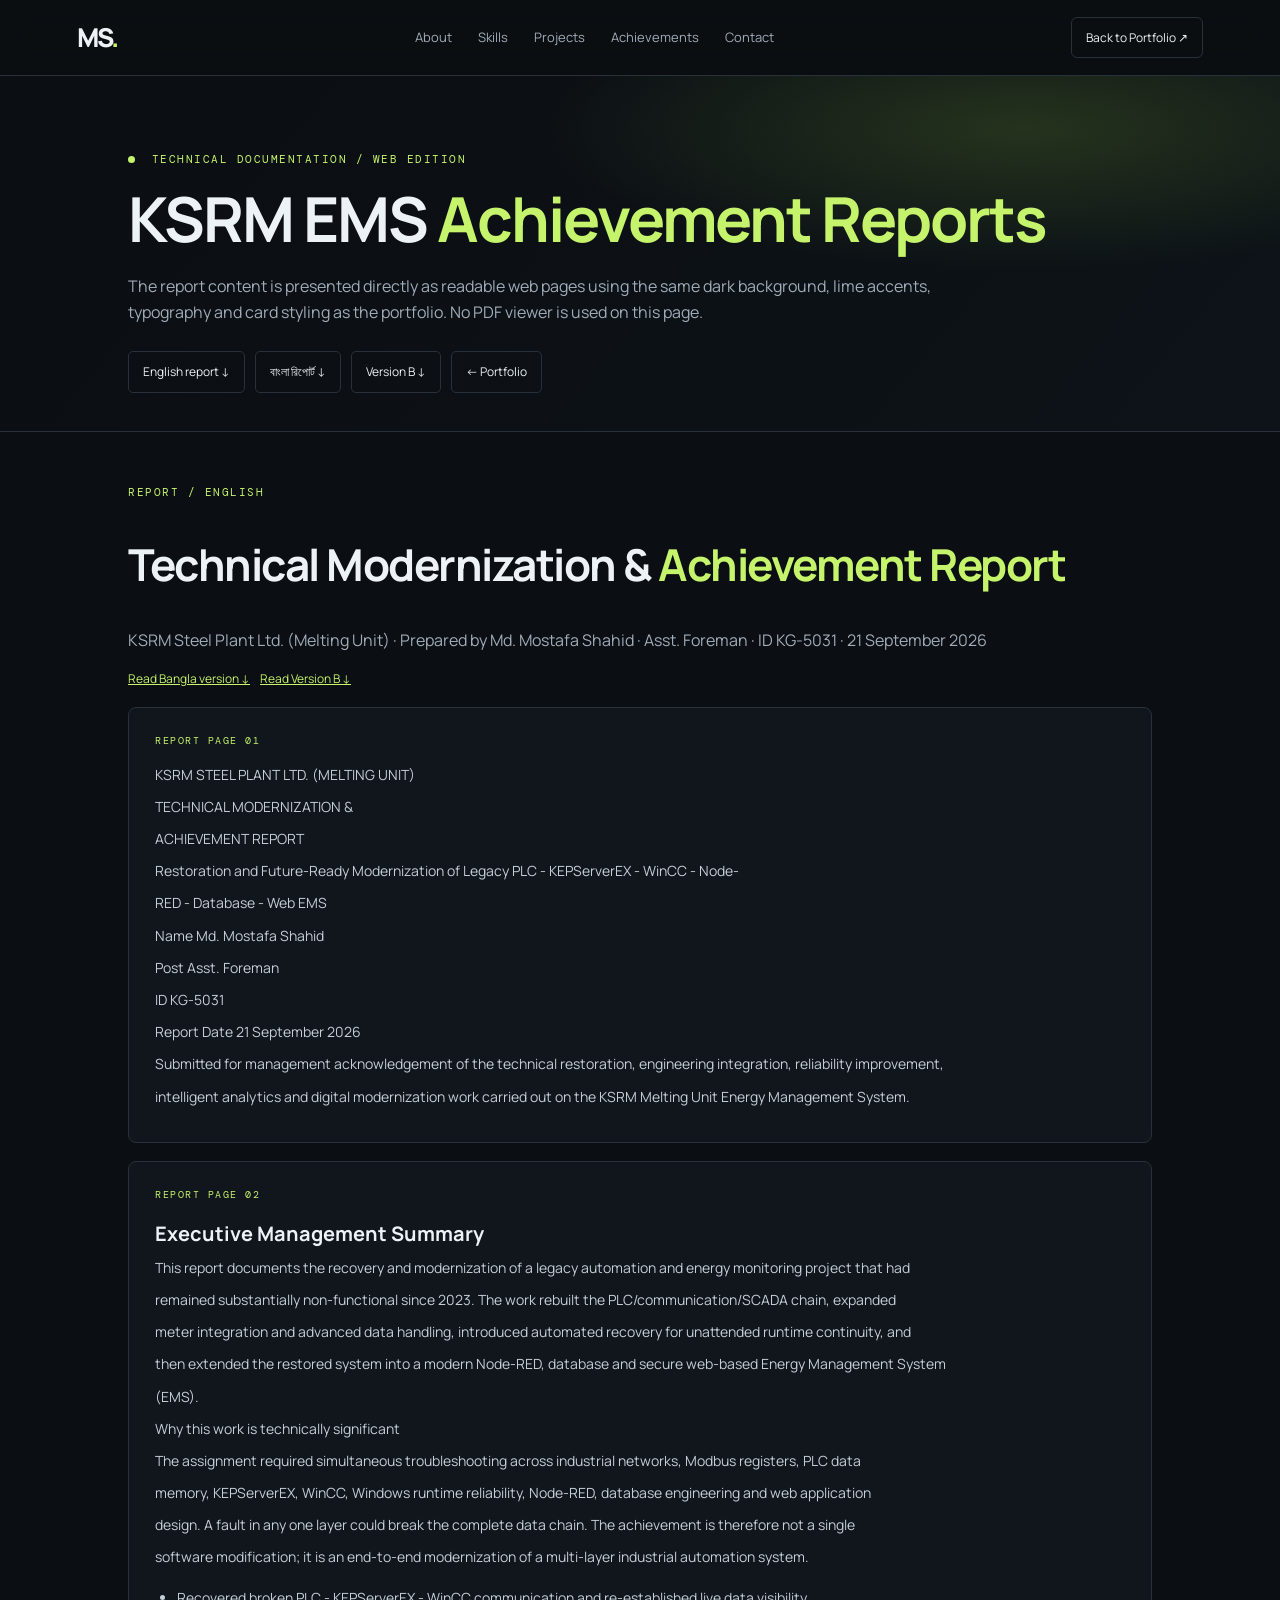
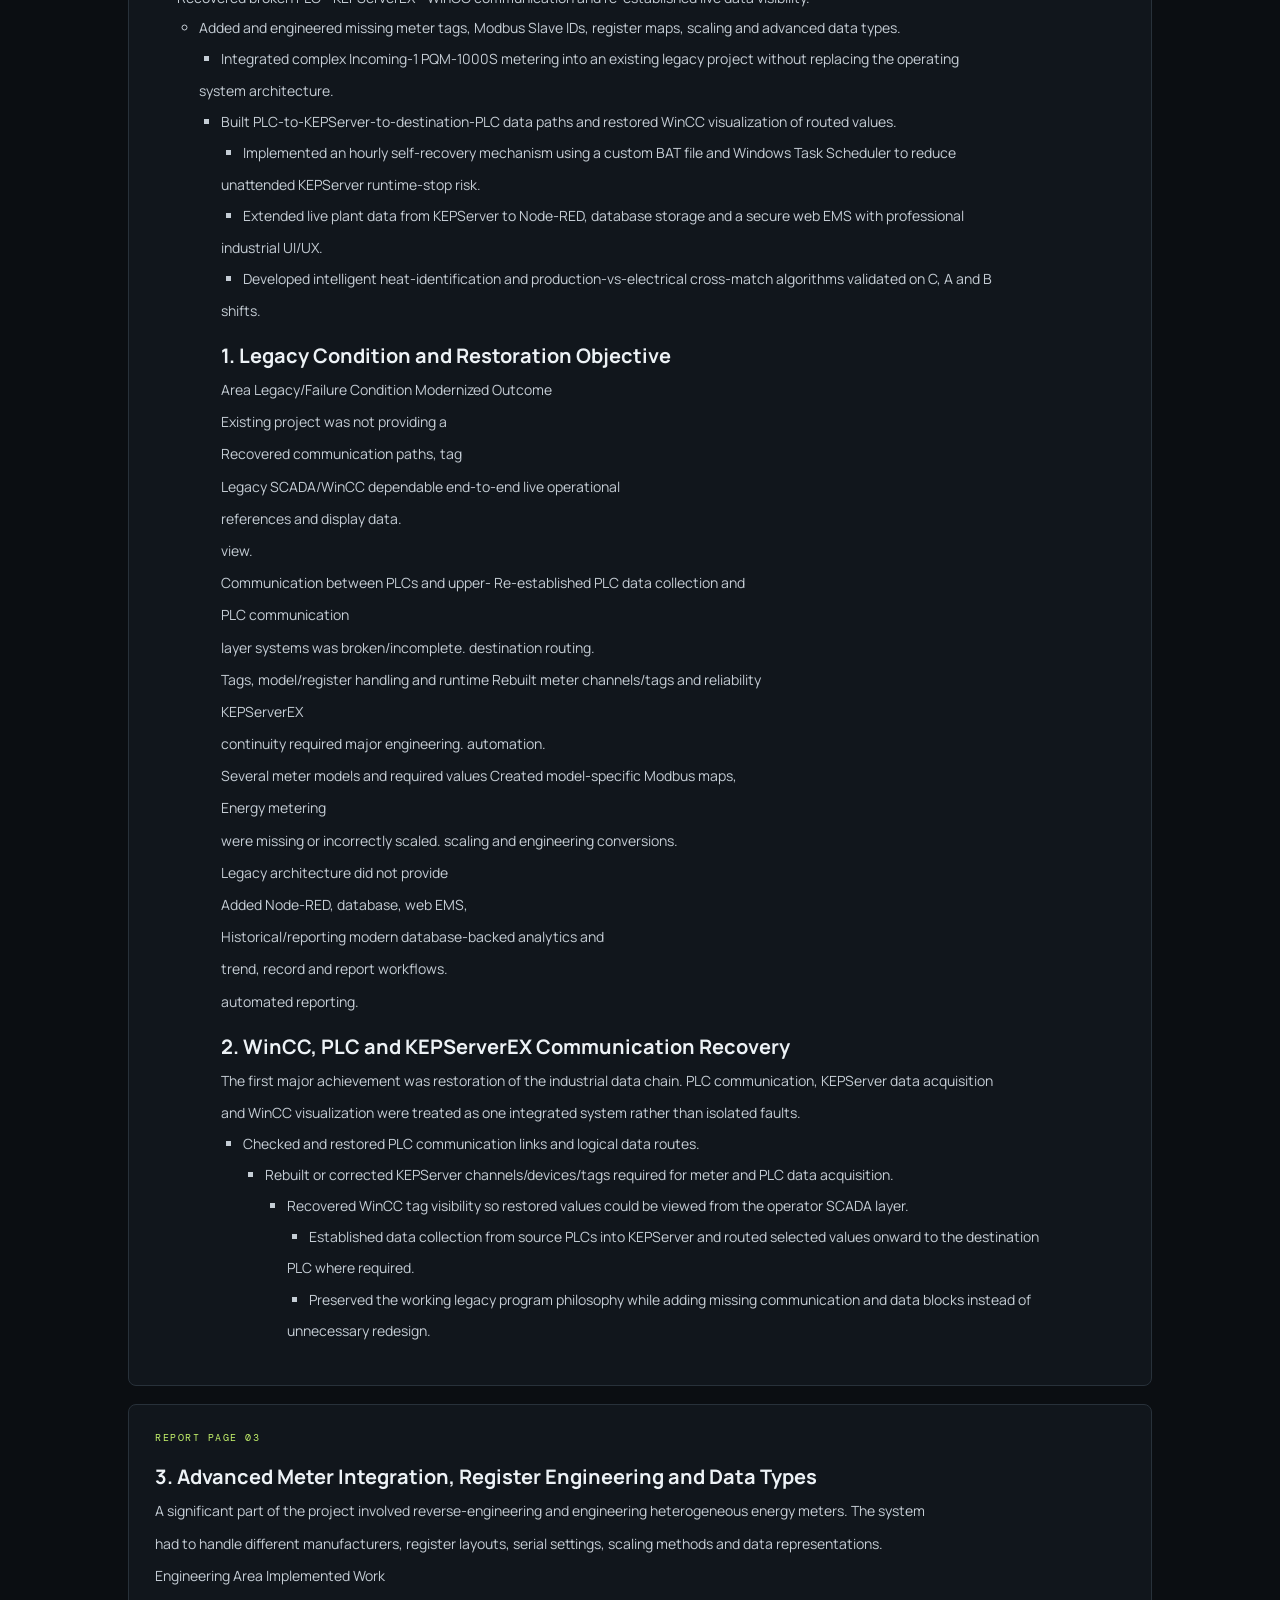
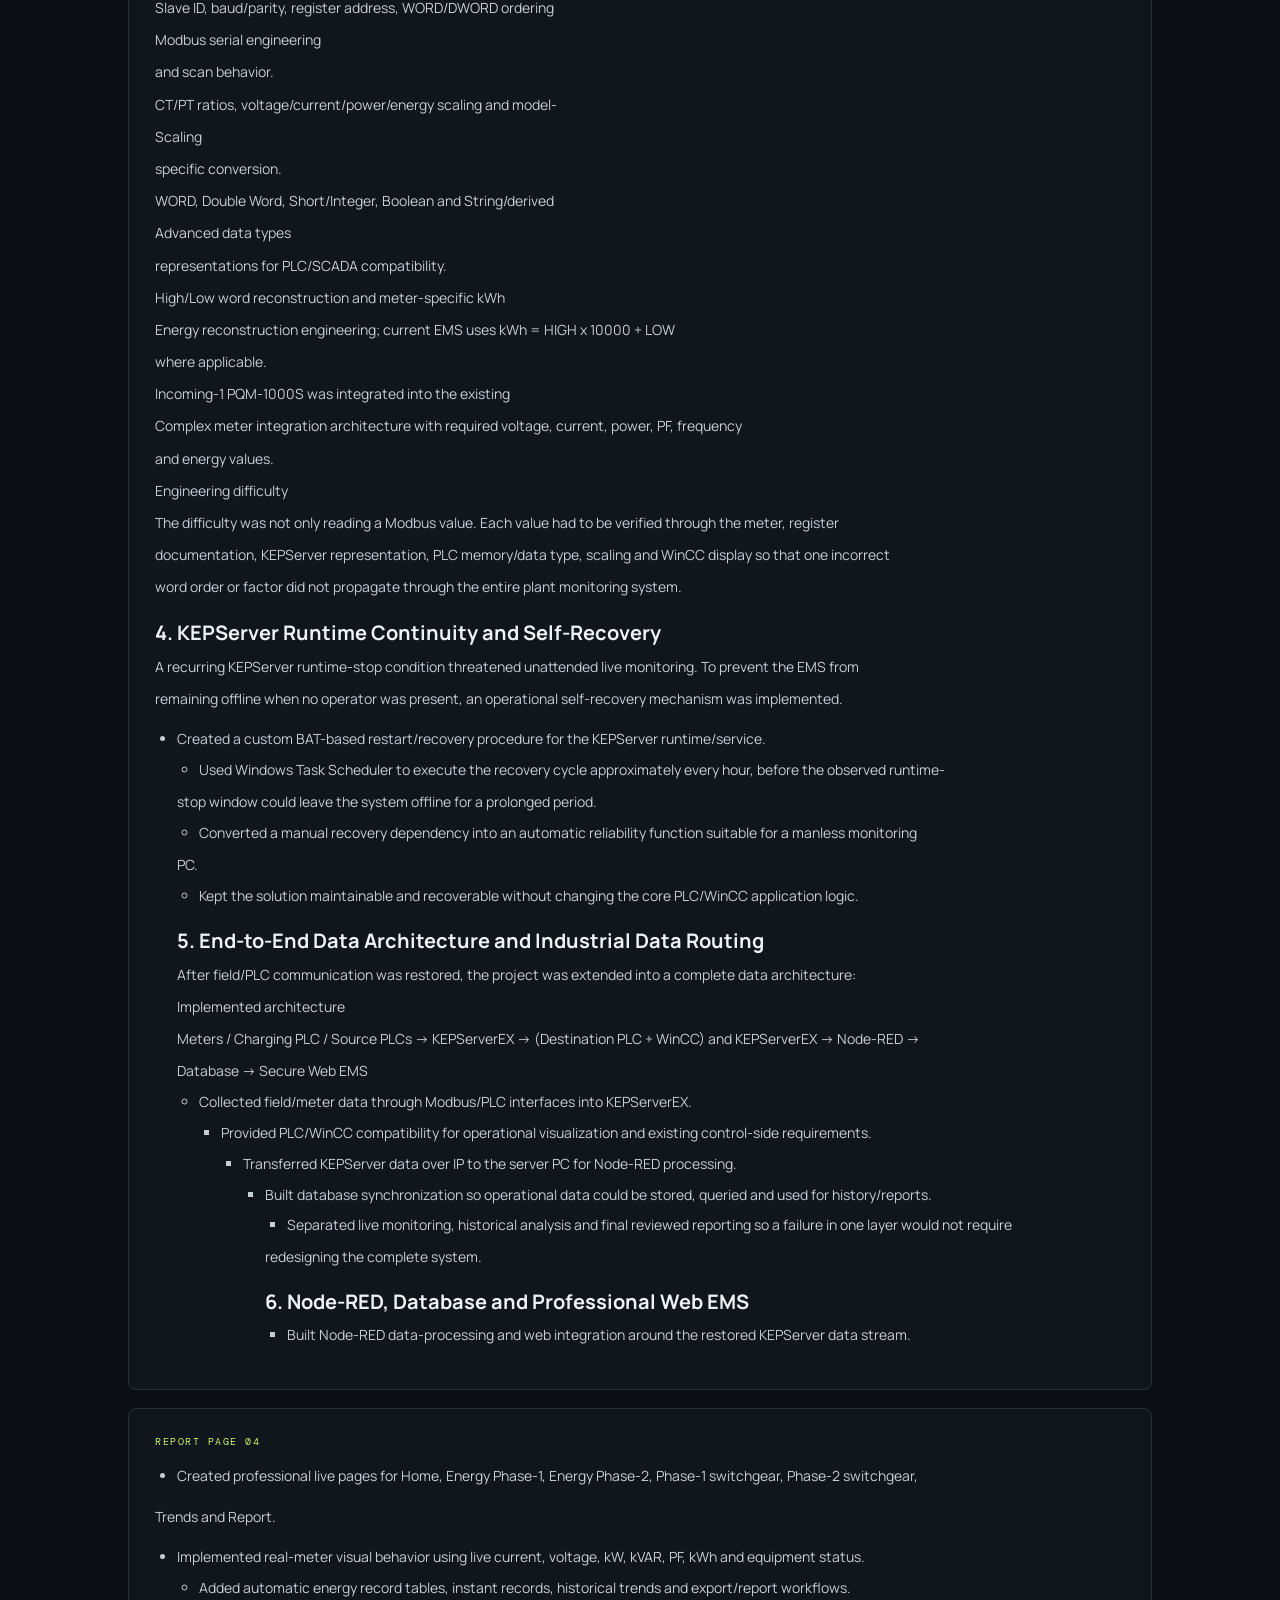
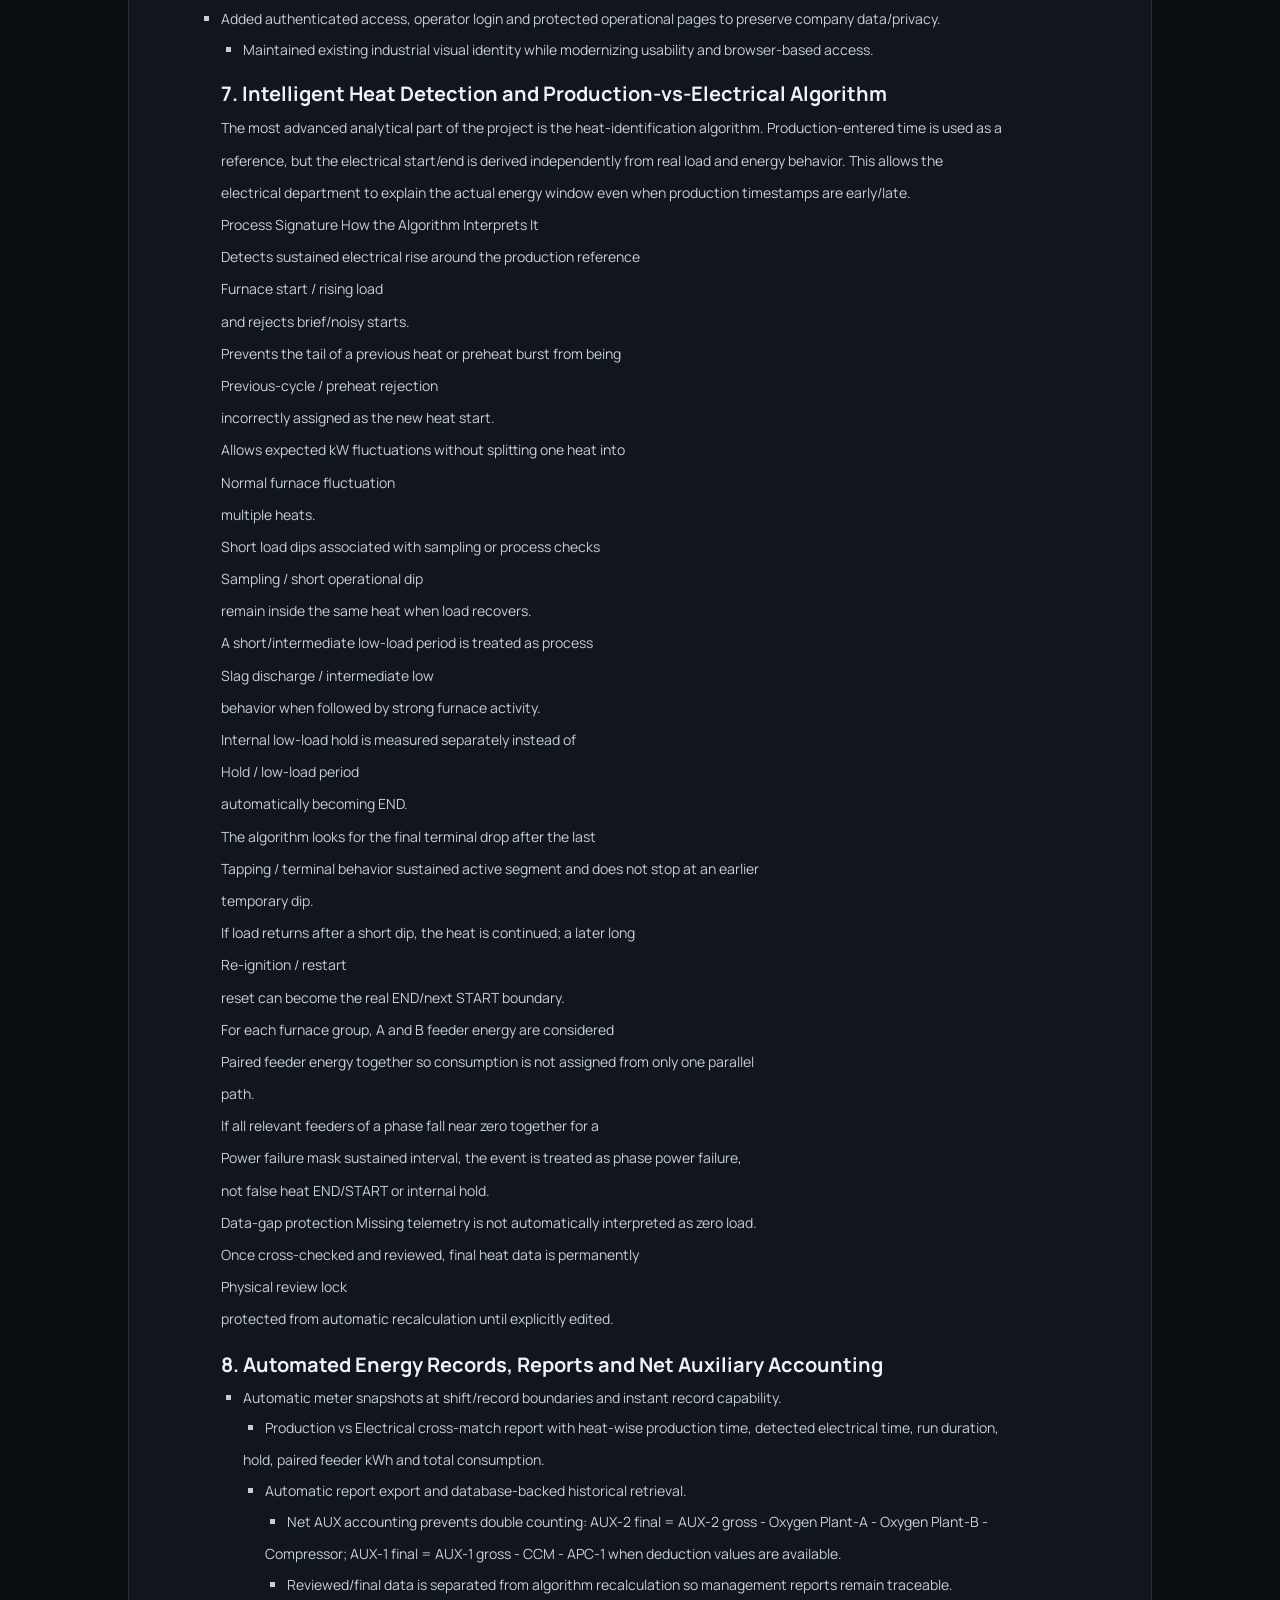
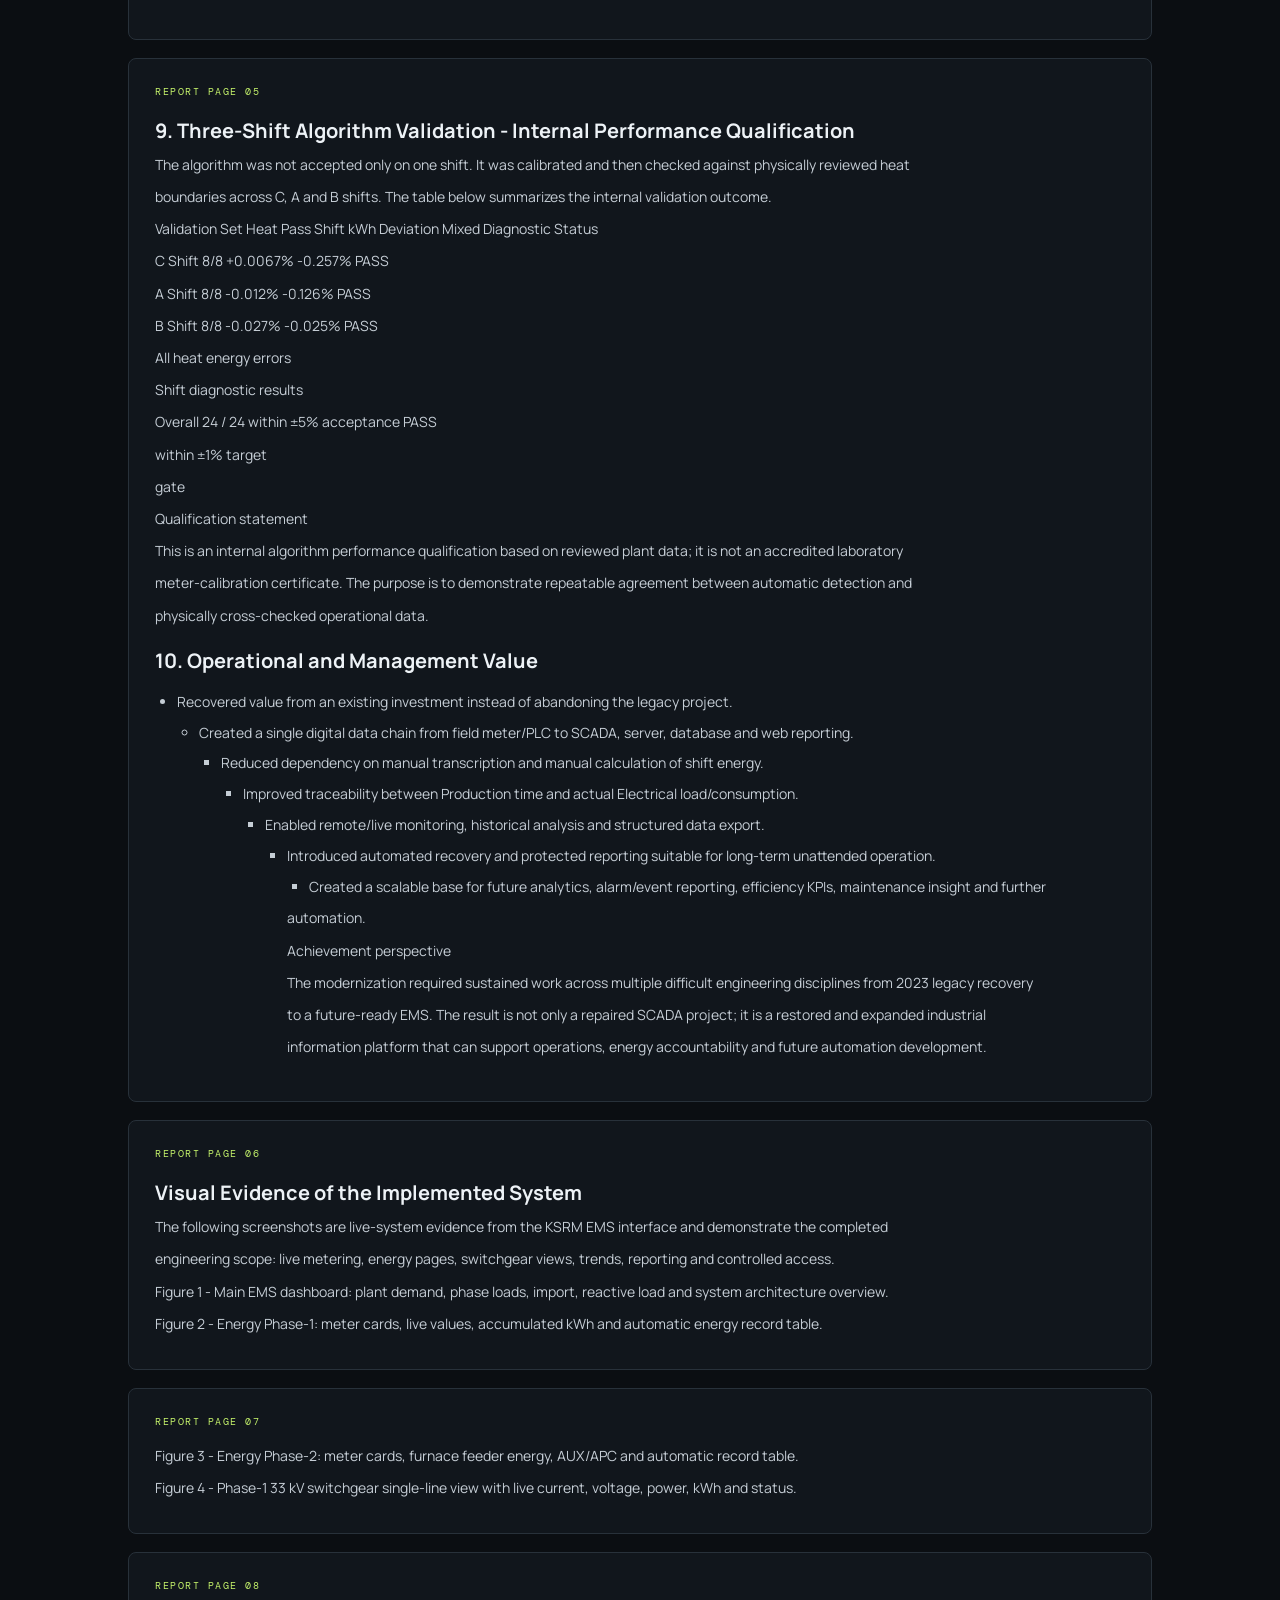
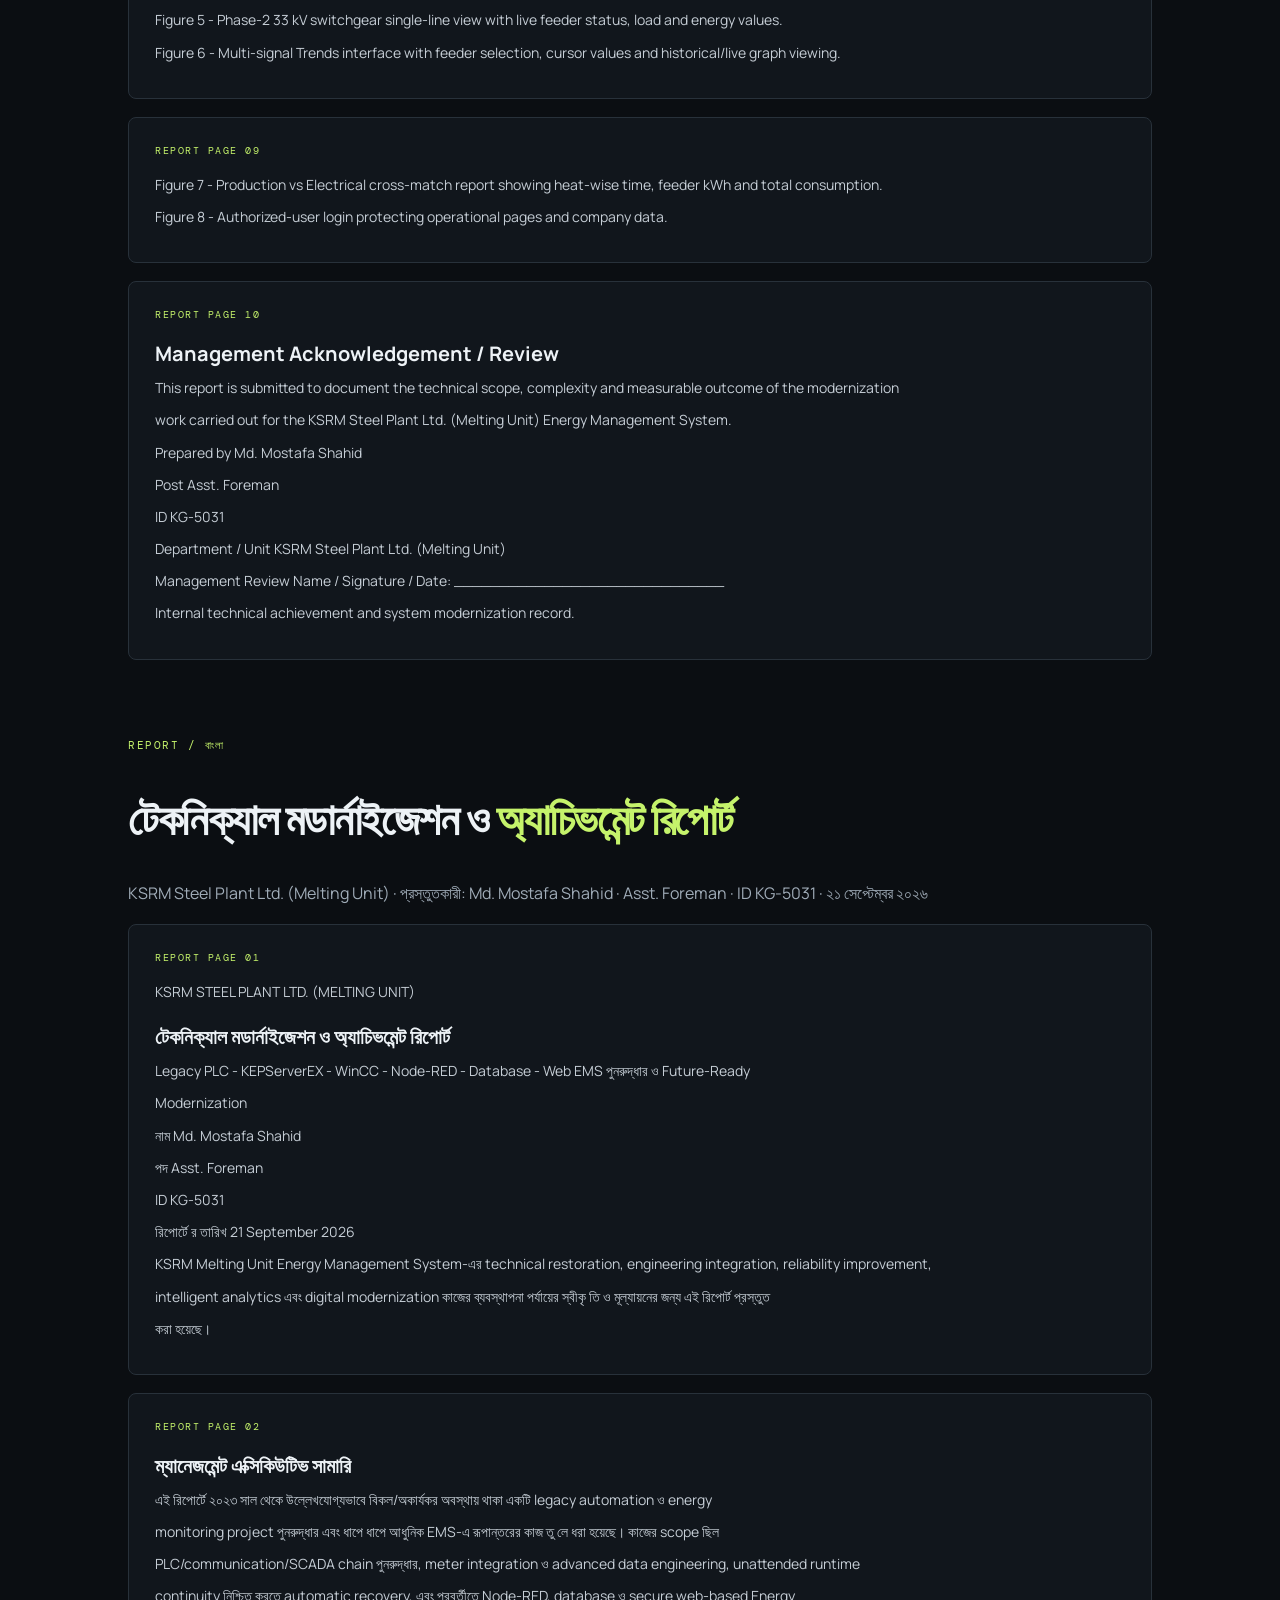
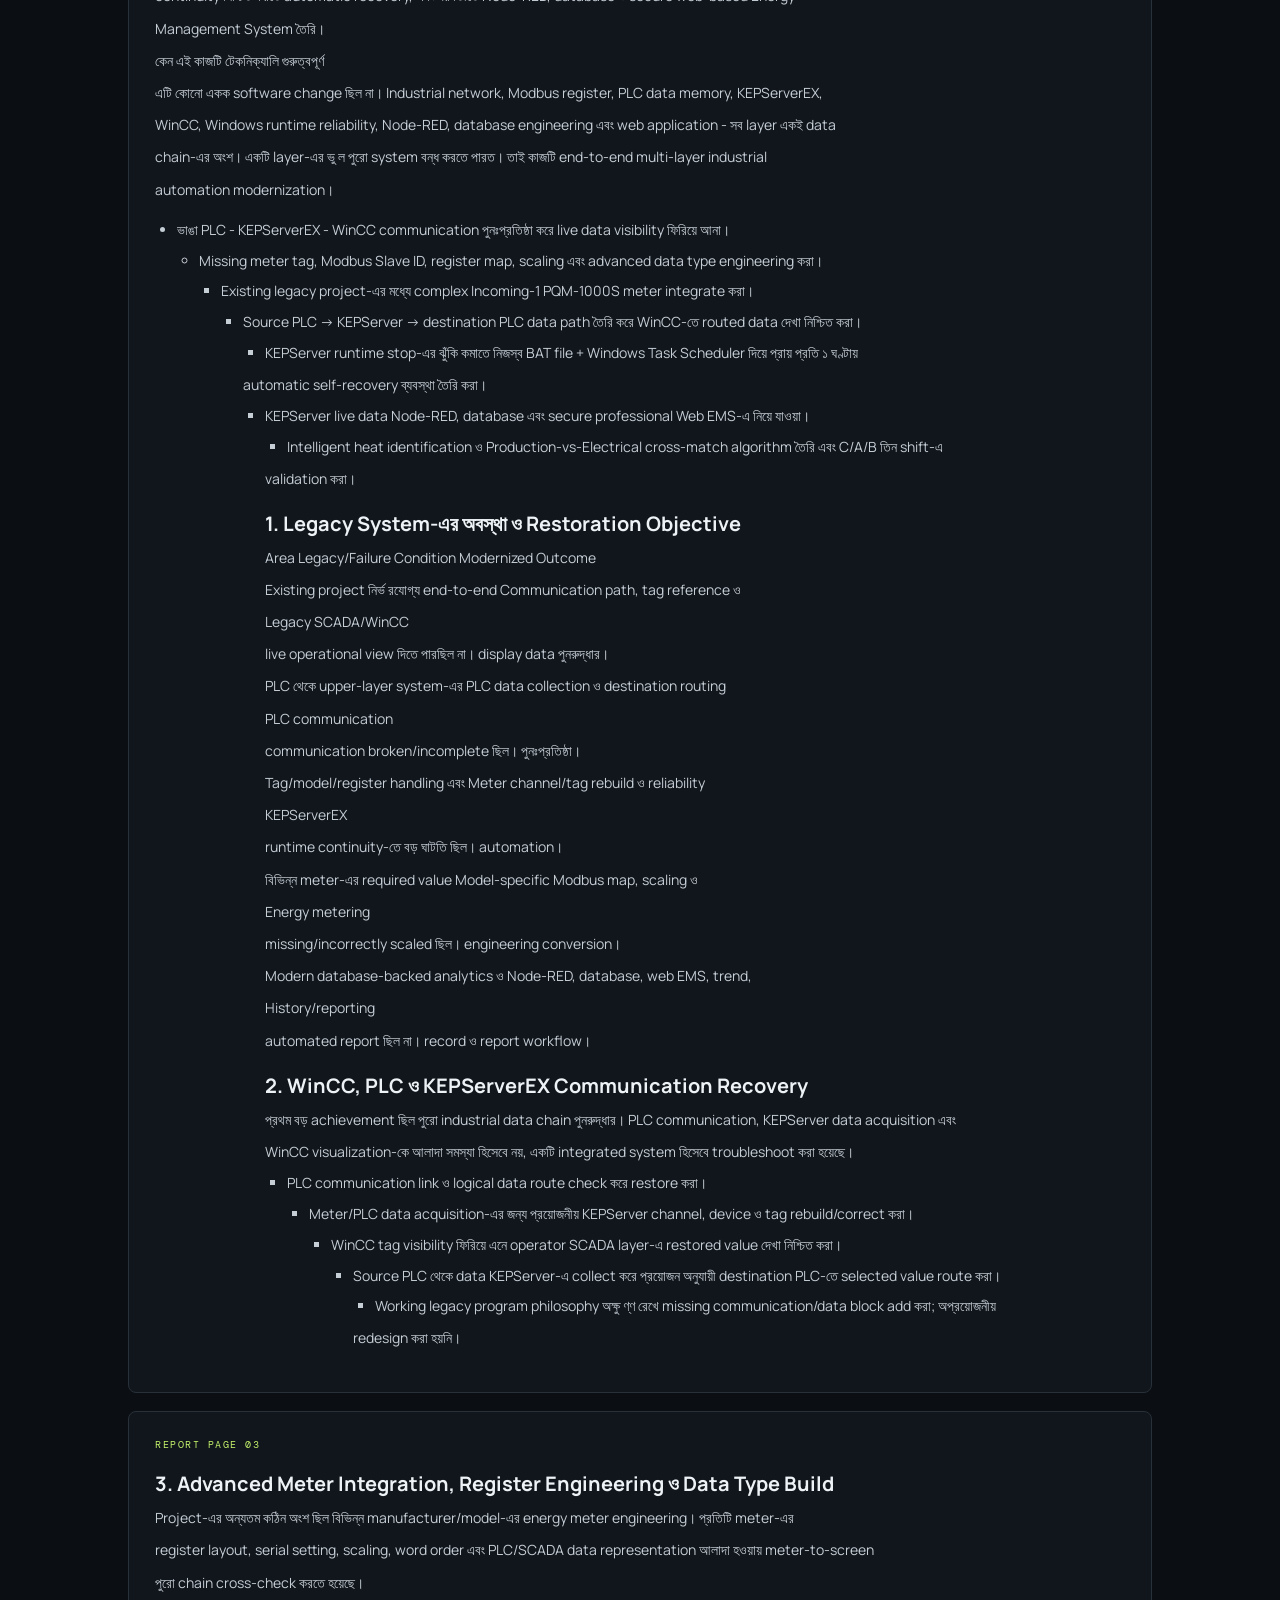
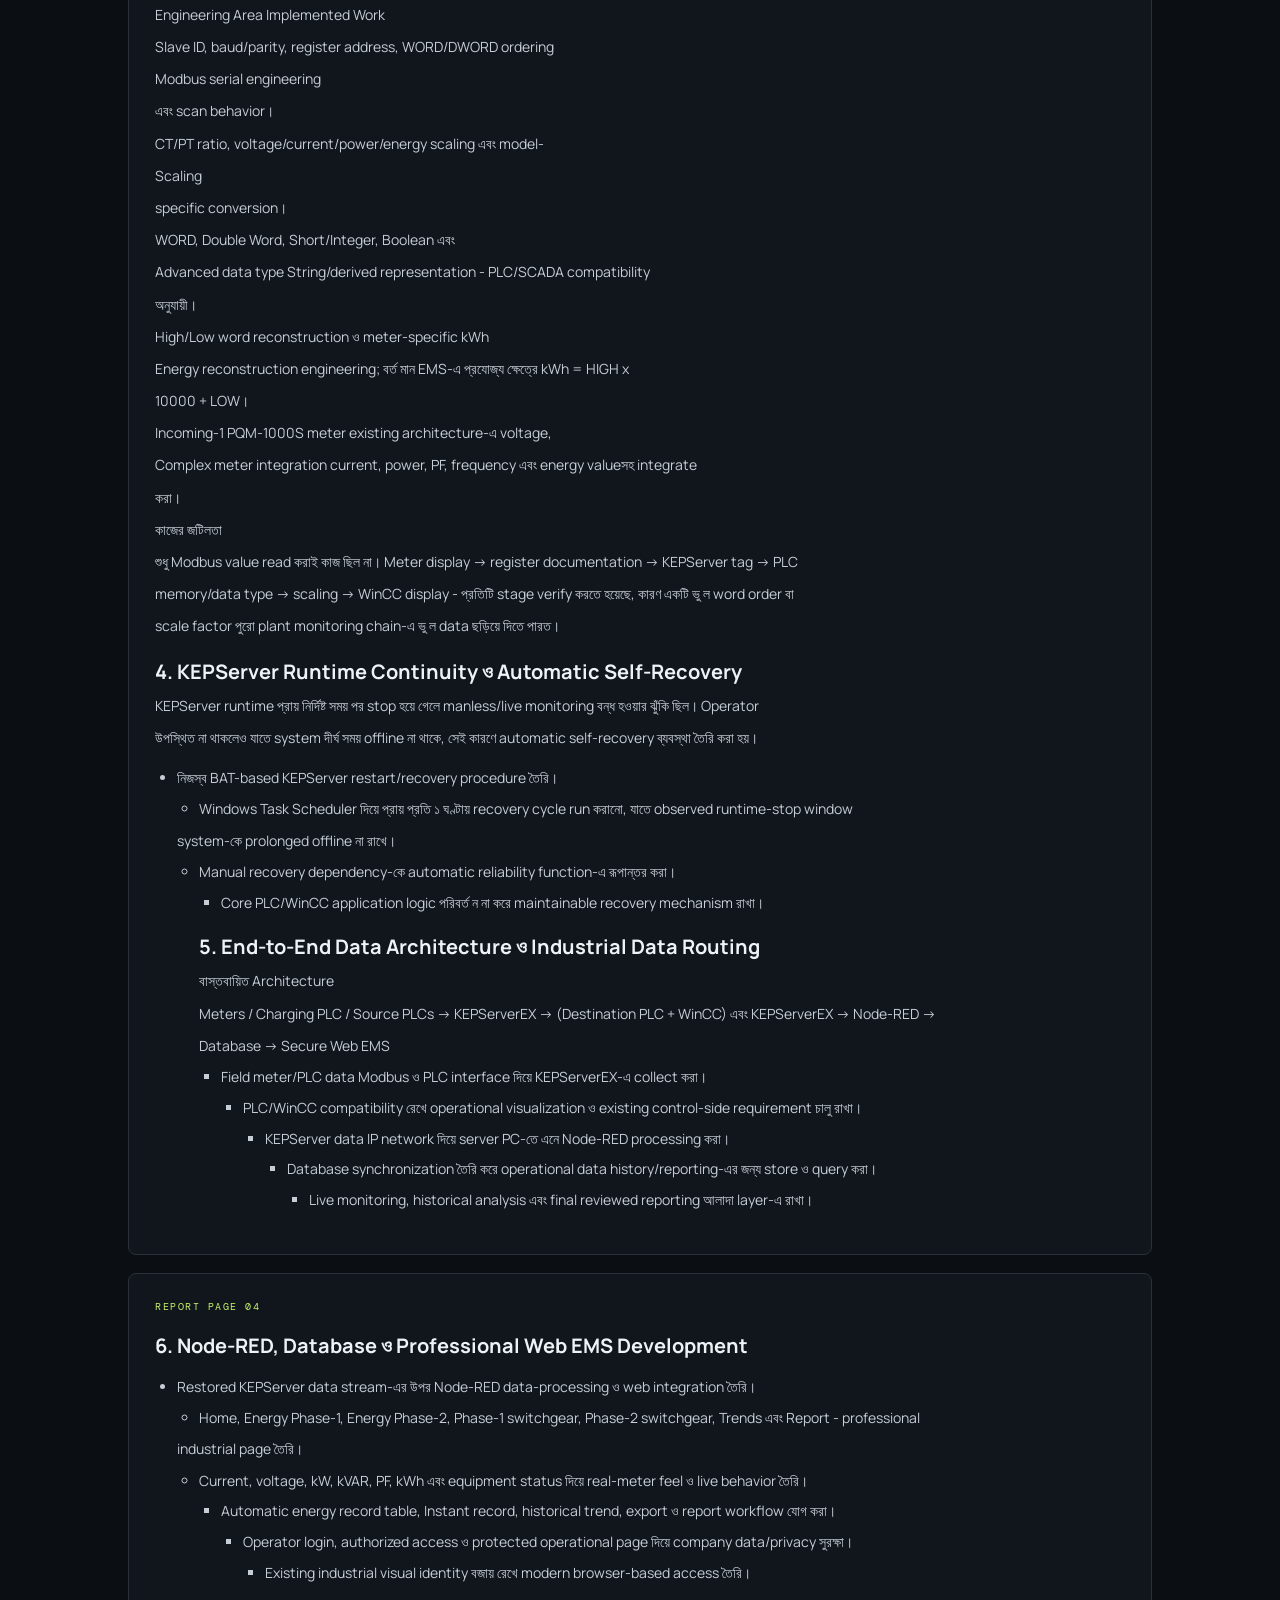
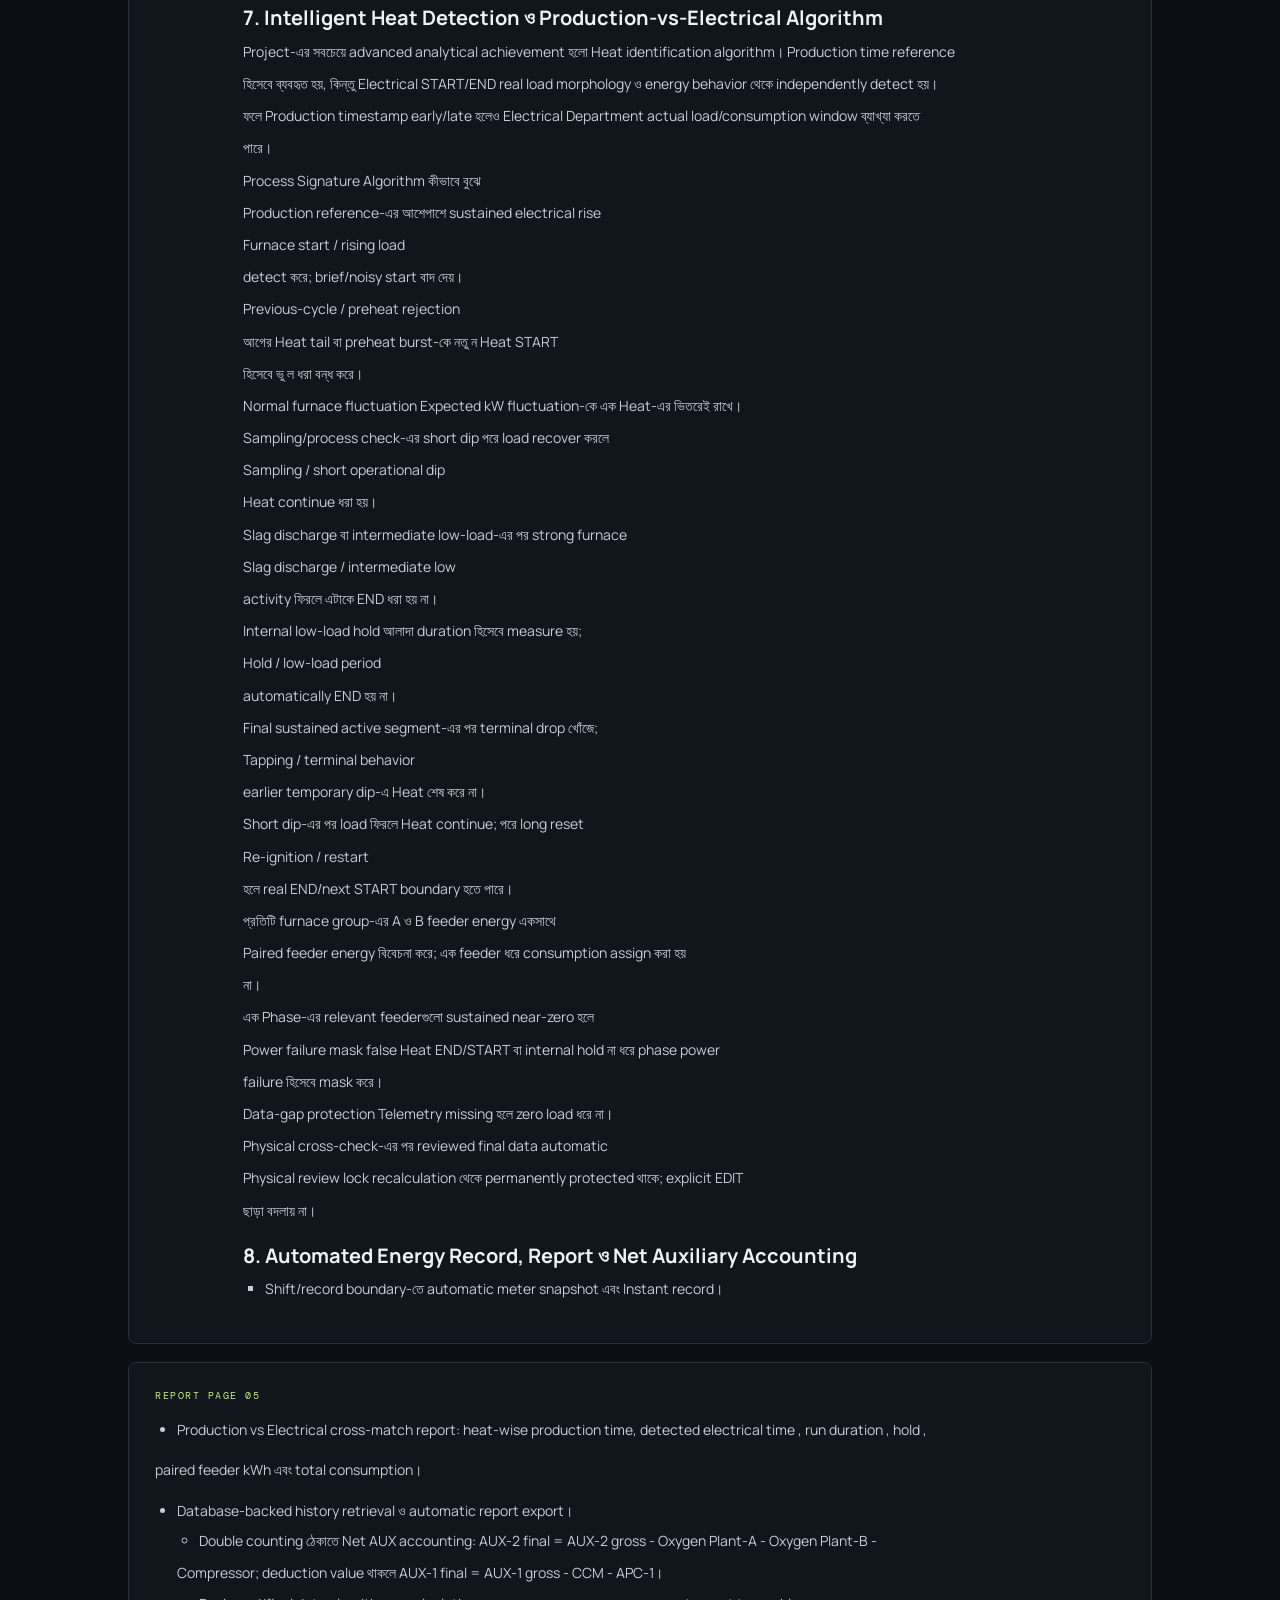
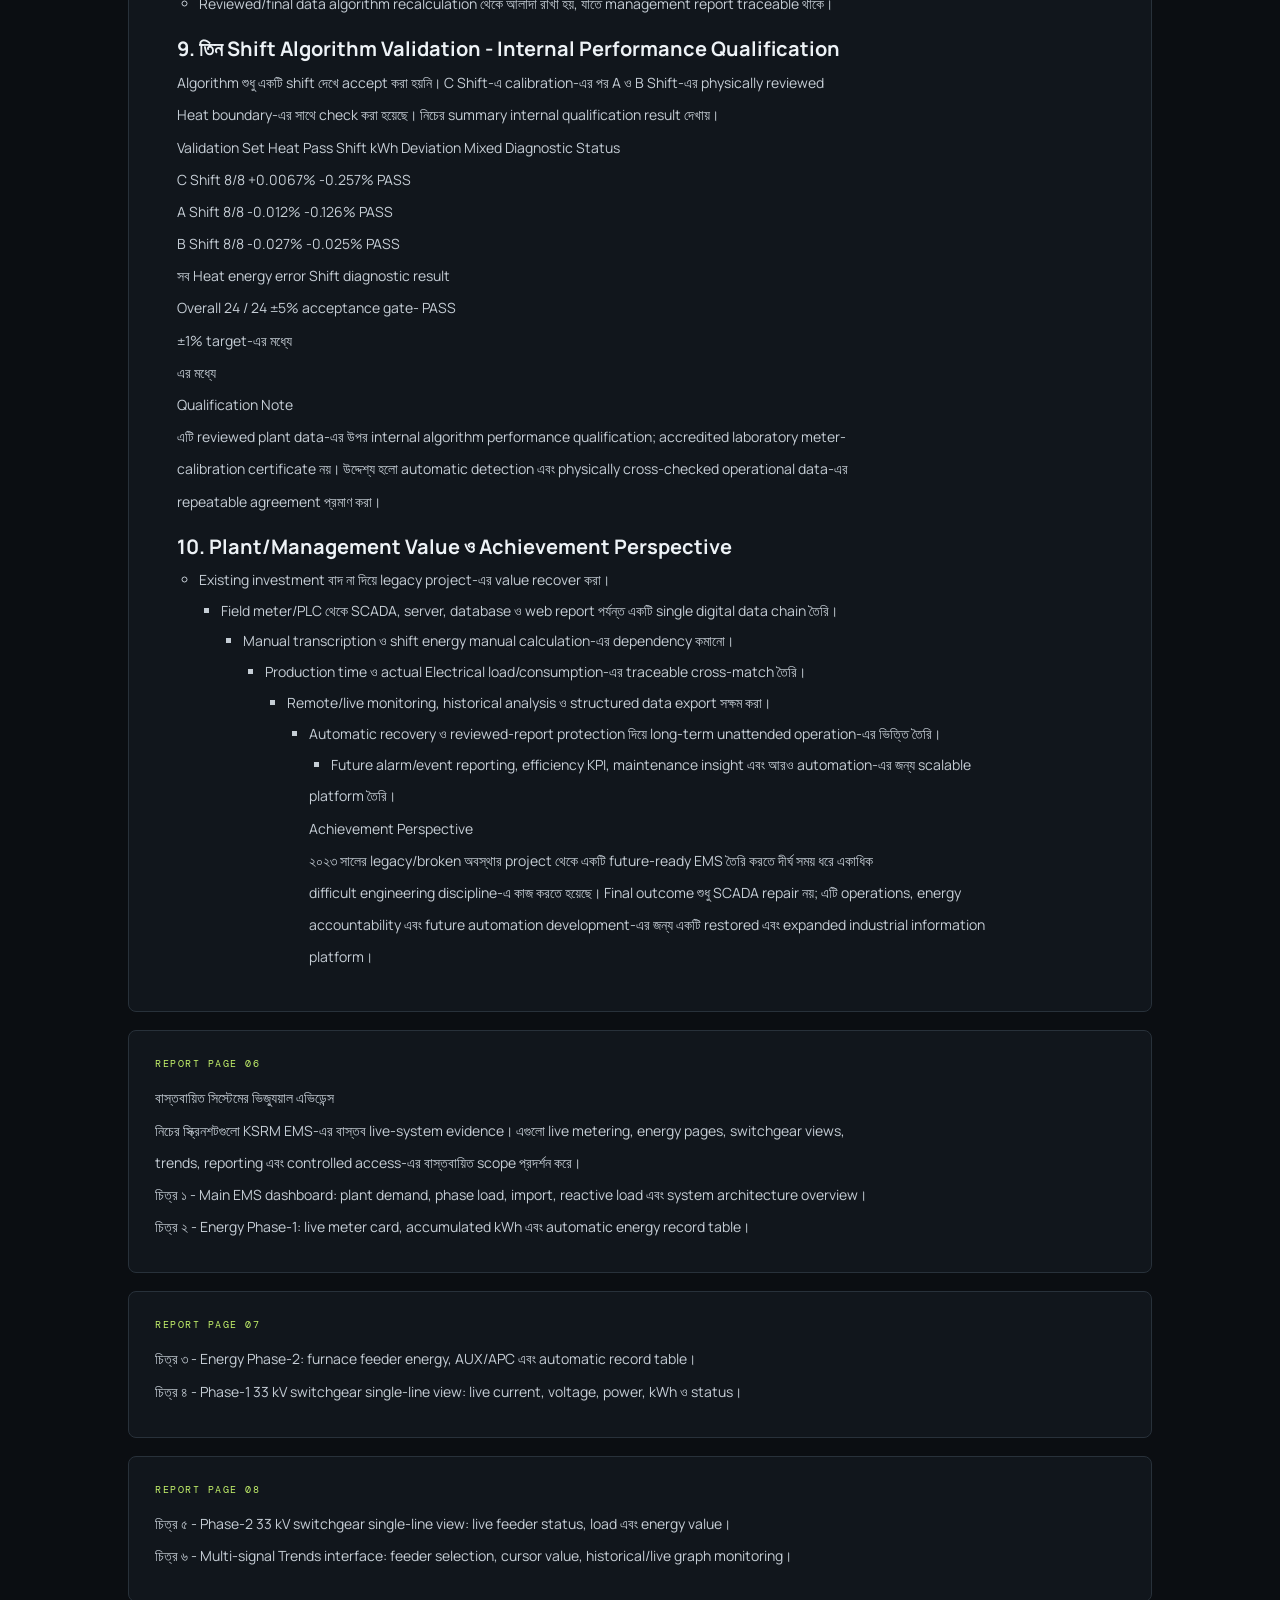
==== reports.html @ 8c6f98d9 "Add files via upload" ====
<!doctype html><html lang="en"><head><meta charset="utf-8"><meta name="viewport" content="width=device-width,initial-scale=1"><meta name="description" content="KSRM EMS technical modernization report presented as a themed web page"><title>KSRM EMS Reports | MD. Mostafa Shahid</title><link rel="stylesheet" href="styles.css"><style>
.report-hero{padding:76px 10vw 38px;background:radial-gradient(ellipse at 80% 15%,#25331d 0,transparent 33%),linear-gradient(130deg,#0b0e12,#0d1318);border-bottom:1px solid var(--line)}.report-hero h1{font-size:clamp(34px,5vw,62px);letter-spacing:-2px;line-height:1.08;margin:20px 0}.report-hero p{max-width:820px;color:var(--muted)}.report-nav{display:flex;gap:10px;flex-wrap:wrap;margin-top:25px}.report-nav a{border:1px solid var(--line);border-radius:5px;padding:10px 14px;font-size:12px}.report-shell{padding:45px 10vw 80px}.report-section{scroll-margin-top:95px;margin-bottom:70px}.report-section>h2{font-size:clamp(28px,4vw,44px);letter-spacing:-1.5px;line-height:1.15}.report-intro{color:var(--muted);max-width:900px}.report-page{padding:26px;margin:18px 0;background:var(--panel);border:1px solid var(--line);border-radius:8px;overflow-wrap:anywhere}.page-number{display:block;font:10px 'DM Mono',monospace;letter-spacing:1.5px;color:var(--accent);margin-bottom:15px}.report-page h3{font-size:20px;line-height:1.3;margin:20px 0 8px;color:var(--text)}.report-page p{margin:7px 0;color:#c5cdd5;font-size:14px;line-height:1.8}.report-page ul{padding-left:22px;color:#c5cdd5}.report-page li{margin:7px 0;font-size:14px;line-height:1.7}.report-tools{display:flex;gap:10px;flex-wrap:wrap}.report-tools a{font-size:12px;color:var(--accent);text-decoration:underline}html{scroll-padding-top:95px}@media(max-width:600px){.report-hero,.report-shell{padding-left:6vw;padding-right:6vw}.report-page{padding:17px}.report-page p,.report-page li{font-size:13px}}
</style></head><body><header class="top"><a class="brand" href="index.html#home">MS<span>.</span></a><nav><a href="index.html#about">About</a><a href="index.html#skills">Skills</a><a href="index.html#projects">Projects</a><a href="index.html#achievements">Achievements</a><a href="index.html#contact">Contact</a></nav><a class="navbtn" href="index.html#achievements">Back to Portfolio ↗</a></header><main><section class="report-hero"><div class="eyebrow"><span class="dot"></span> TECHNICAL DOCUMENTATION / WEB EDITION</div><h1>KSRM EMS <em>Achievement Reports</em></h1><p>The report content is presented directly as readable web pages using the same dark background, lime accents, typography and card styling as the portfolio. No PDF viewer is used on this page.</p><div class="report-nav"><a href="#english">English report ↓</a><a href="#bangla">বাংলা রিপোর্ট ↓</a><a href="#version-b">Version B ↓</a><a href="index.html#achievements">← Portfolio</a></div></section><div class="report-shell"><section class="report-section" id="english"><span class="eyebrow">REPORT / ENGLISH</span><h2>Technical Modernization & <em>Achievement Report</em></h2><p class="report-intro">KSRM Steel Plant Ltd. (Melting Unit) · Prepared by Md. Mostafa Shahid · Asst. Foreman · ID KG-5031 · 21 September 2026</p><div class="report-tools"><a href="#bangla">Read Bangla version ↓</a><a href="#version-b">Read Version B ↓</a></div><article class="report-page"><span class="page-number">REPORT PAGE 01</span><p>KSRM STEEL PLANT LTD. (MELTING UNIT)</p><p>TECHNICAL MODERNIZATION &amp;</p><p>ACHIEVEMENT REPORT</p><p>Restoration and Future-Ready Modernization of Legacy PLC - KEPServerEX - WinCC - Node-</p><p>RED - Database - Web EMS</p><p>Name Md. Mostafa Shahid</p><p>Post Asst. Foreman</p><p>ID KG-5031</p><p>Report Date 21 September 2026</p><p>Submitted for management acknowledgement of the technical restoration, engineering integration, reliability improvement,</p><p>intelligent analytics and digital modernization work carried out on the KSRM Melting Unit Energy Management System.</p></article><article class="report-page"><span class="page-number">REPORT PAGE 02</span><h3>Executive Management Summary</h3><p>This report documents the recovery and modernization of a legacy automation and energy monitoring project that had</p><p>remained substantially non-functional since 2023. The work rebuilt the PLC/communication/SCADA chain, expanded</p><p>meter integration and advanced data handling, introduced automated recovery for unattended runtime continuity, and</p><p>then extended the restored system into a modern Node-RED, database and secure web-based Energy Management System</p><p>(EMS).</p><p>Why this work is technically significant</p><p>The assignment required simultaneous troubleshooting across industrial networks, Modbus registers, PLC data</p><p>memory, KEPServerEX, WinCC, Windows runtime reliability, Node-RED, database engineering and web application</p><p>design. A fault in any one layer could break the complete data chain. The achievement is therefore not a single</p><p>software modification; it is an end-to-end modernization of a multi-layer industrial automation system.</p><ul><li>Recovered broken PLC - KEPServerEX - WinCC communication and re-established live data visibility.</li><ul><li>Added and engineered missing meter tags, Modbus Slave IDs, register maps, scaling and advanced data types.</li><ul><li>Integrated complex Incoming-1 PQM-1000S metering into an existing legacy project without replacing the operating</li></ul><p>system architecture.</p><ul><li>Built PLC-to-KEPServer-to-destination-PLC data paths and restored WinCC visualization of routed values.</li><ul><li>Implemented an hourly self-recovery mechanism using a custom BAT file and Windows Task Scheduler to reduce</li></ul><p>unattended KEPServer runtime-stop risk.</p><ul><li>Extended live plant data from KEPServer to Node-RED, database storage and a secure web EMS with professional</li></ul><p>industrial UI/UX.</p><ul><li>Developed intelligent heat-identification and production-vs-electrical cross-match algorithms validated on C, A and B</li></ul><p>shifts.</p><h3>1. Legacy Condition and Restoration Objective</h3><p>Area Legacy/Failure Condition Modernized Outcome</p><p>Existing project was not providing a</p><p>Recovered communication paths, tag</p><p>Legacy SCADA/WinCC dependable end-to-end live operational</p><p>references and display data.</p><p>view.</p><p>Communication between PLCs and upper- Re-established PLC data collection and</p><p>PLC communication</p><p>layer systems was broken/incomplete. destination routing.</p><p>Tags, model/register handling and runtime Rebuilt meter channels/tags and reliability</p><p>KEPServerEX</p><p>continuity required major engineering. automation.</p><p>Several meter models and required values Created model-specific Modbus maps,</p><p>Energy metering</p><p>were missing or incorrectly scaled. scaling and engineering conversions.</p><p>Legacy architecture did not provide</p><p>Added Node-RED, database, web EMS,</p><p>Historical/reporting modern database-backed analytics and</p><p>trend, record and report workflows.</p><p>automated reporting.</p><h3>2. WinCC, PLC and KEPServerEX Communication Recovery</h3><p>The first major achievement was restoration of the industrial data chain. PLC communication, KEPServer data acquisition</p><p>and WinCC visualization were treated as one integrated system rather than isolated faults.</p><ul><li>Checked and restored PLC communication links and logical data routes.</li><ul><li>Rebuilt or corrected KEPServer channels/devices/tags required for meter and PLC data acquisition.</li><ul><li>Recovered WinCC tag visibility so restored values could be viewed from the operator SCADA layer.</li><ul><li>Established data collection from source PLCs into KEPServer and routed selected values onward to the destination</li></ul><p>PLC where required.</p><ul><li>Preserved the working legacy program philosophy while adding missing communication and data blocks instead of</li></ul><p>unnecessary redesign.</p></article><article class="report-page"><span class="page-number">REPORT PAGE 03</span><h3>3. Advanced Meter Integration, Register Engineering and Data Types</h3><p>A significant part of the project involved reverse-engineering and engineering heterogeneous energy meters. The system</p><p>had to handle different manufacturers, register layouts, serial settings, scaling methods and data representations.</p><p>Engineering Area Implemented Work</p><p>Slave ID, baud/parity, register address, WORD/DWORD ordering</p><p>Modbus serial engineering</p><p>and scan behavior.</p><p>CT/PT ratios, voltage/current/power/energy scaling and model-</p><p>Scaling</p><p>specific conversion.</p><p>WORD, Double Word, Short/Integer, Boolean and String/derived</p><p>Advanced data types</p><p>representations for PLC/SCADA compatibility.</p><p>High/Low word reconstruction and meter-specific kWh</p><p>Energy reconstruction engineering; current EMS uses kWh = HIGH x 10000 + LOW</p><p>where applicable.</p><p>Incoming-1 PQM-1000S was integrated into the existing</p><p>Complex meter integration architecture with required voltage, current, power, PF, frequency</p><p>and energy values.</p><p>Engineering difficulty</p><p>The difficulty was not only reading a Modbus value. Each value had to be verified through the meter, register</p><p>documentation, KEPServer representation, PLC memory/data type, scaling and WinCC display so that one incorrect</p><p>word order or factor did not propagate through the entire plant monitoring system.</p><h3>4. KEPServer Runtime Continuity and Self-Recovery</h3><p>A recurring KEPServer runtime-stop condition threatened unattended live monitoring. To prevent the EMS from</p><p>remaining offline when no operator was present, an operational self-recovery mechanism was implemented.</p><ul><li>Created a custom BAT-based restart/recovery procedure for the KEPServer runtime/service.</li><ul><li>Used Windows Task Scheduler to execute the recovery cycle approximately every hour, before the observed runtime-</li></ul><p>stop window could leave the system offline for a prolonged period.</p><ul><li>Converted a manual recovery dependency into an automatic reliability function suitable for a manless monitoring</li></ul><p>PC.</p><ul><li>Kept the solution maintainable and recoverable without changing the core PLC/WinCC application logic.</li></ul><h3>5. End-to-End Data Architecture and Industrial Data Routing</h3><p>After field/PLC communication was restored, the project was extended into a complete data architecture:</p><p>Implemented architecture</p><p>Meters / Charging PLC / Source PLCs -&gt; KEPServerEX -&gt; (Destination PLC + WinCC) and KEPServerEX -&gt; Node-RED -&gt;</p><p>Database -&gt; Secure Web EMS</p><ul><li>Collected field/meter data through Modbus/PLC interfaces into KEPServerEX.</li><ul><li>Provided PLC/WinCC compatibility for operational visualization and existing control-side requirements.</li><ul><li>Transferred KEPServer data over IP to the server PC for Node-RED processing.</li><ul><li>Built database synchronization so operational data could be stored, queried and used for history/reports.</li><ul><li>Separated live monitoring, historical analysis and final reviewed reporting so a failure in one layer would not require</li></ul><p>redesigning the complete system.</p><h3>6. Node-RED, Database and Professional Web EMS</h3><ul><li>Built Node-RED data-processing and web integration around the restored KEPServer data stream.</li></ul></article><article class="report-page"><span class="page-number">REPORT PAGE 04</span><ul><li>Created professional live pages for Home, Energy Phase-1, Energy Phase-2, Phase-1 switchgear, Phase-2 switchgear,</li></ul><p>Trends and Report.</p><ul><li>Implemented real-meter visual behavior using live current, voltage, kW, kVAR, PF, kWh and equipment status.</li><ul><li>Added automatic energy record tables, instant records, historical trends and export/report workflows.</li><ul><li>Added authenticated access, operator login and protected operational pages to preserve company data/privacy.</li><ul><li>Maintained existing industrial visual identity while modernizing usability and browser-based access.</li></ul><h3>7. Intelligent Heat Detection and Production-vs-Electrical Algorithm</h3><p>The most advanced analytical part of the project is the heat-identification algorithm. Production-entered time is used as a</p><p>reference, but the electrical start/end is derived independently from real load and energy behavior. This allows the</p><p>electrical department to explain the actual energy window even when production timestamps are early/late.</p><p>Process Signature How the Algorithm Interprets It</p><p>Detects sustained electrical rise around the production reference</p><p>Furnace start / rising load</p><p>and rejects brief/noisy starts.</p><p>Prevents the tail of a previous heat or preheat burst from being</p><p>Previous-cycle / preheat rejection</p><p>incorrectly assigned as the new heat start.</p><p>Allows expected kW fluctuations without splitting one heat into</p><p>Normal furnace fluctuation</p><p>multiple heats.</p><p>Short load dips associated with sampling or process checks</p><p>Sampling / short operational dip</p><p>remain inside the same heat when load recovers.</p><p>A short/intermediate low-load period is treated as process</p><p>Slag discharge / intermediate low</p><p>behavior when followed by strong furnace activity.</p><p>Internal low-load hold is measured separately instead of</p><p>Hold / low-load period</p><p>automatically becoming END.</p><p>The algorithm looks for the final terminal drop after the last</p><p>Tapping / terminal behavior sustained active segment and does not stop at an earlier</p><p>temporary dip.</p><p>If load returns after a short dip, the heat is continued; a later long</p><p>Re-ignition / restart</p><p>reset can become the real END/next START boundary.</p><p>For each furnace group, A and B feeder energy are considered</p><p>Paired feeder energy together so consumption is not assigned from only one parallel</p><p>path.</p><p>If all relevant feeders of a phase fall near zero together for a</p><p>Power failure mask sustained interval, the event is treated as phase power failure,</p><p>not false heat END/START or internal hold.</p><p>Data-gap protection Missing telemetry is not automatically interpreted as zero load.</p><p>Once cross-checked and reviewed, final heat data is permanently</p><p>Physical review lock</p><p>protected from automatic recalculation until explicitly edited.</p><h3>8. Automated Energy Records, Reports and Net Auxiliary Accounting</h3><ul><li>Automatic meter snapshots at shift/record boundaries and instant record capability.</li><ul><li>Production vs Electrical cross-match report with heat-wise production time, detected electrical time, run duration,</li></ul><p>hold, paired feeder kWh and total consumption.</p><ul><li>Automatic report export and database-backed historical retrieval.</li><ul><li>Net AUX accounting prevents double counting: AUX-2 final = AUX-2 gross - Oxygen Plant-A - Oxygen Plant-B -</li></ul><p>Compressor; AUX-1 final = AUX-1 gross - CCM - APC-1 when deduction values are available.</p><ul><li>Reviewed/final data is separated from algorithm recalculation so management reports remain traceable.</li></ul></article><article class="report-page"><span class="page-number">REPORT PAGE 05</span><h3>9. Three-Shift Algorithm Validation - Internal Performance Qualification</h3><p>The algorithm was not accepted only on one shift. It was calibrated and then checked against physically reviewed heat</p><p>boundaries across C, A and B shifts. The table below summarizes the internal validation outcome.</p><p>Validation Set Heat Pass Shift kWh Deviation Mixed Diagnostic Status</p><p>C Shift 8/8 +0.0067% -0.257% PASS</p><p>A Shift 8/8 -0.012% -0.126% PASS</p><p>B Shift 8/8 -0.027% -0.025% PASS</p><p>All heat energy errors</p><p>Shift diagnostic results</p><p>Overall 24 / 24 within ±5% acceptance PASS</p><p>within ±1% target</p><p>gate</p><p>Qualification statement</p><p>This is an internal algorithm performance qualification based on reviewed plant data; it is not an accredited laboratory</p><p>meter-calibration certificate. The purpose is to demonstrate repeatable agreement between automatic detection and</p><p>physically cross-checked operational data.</p><h3>10. Operational and Management Value</h3><ul><li>Recovered value from an existing investment instead of abandoning the legacy project.</li><ul><li>Created a single digital data chain from field meter/PLC to SCADA, server, database and web reporting.</li><ul><li>Reduced dependency on manual transcription and manual calculation of shift energy.</li><ul><li>Improved traceability between Production time and actual Electrical load/consumption.</li><ul><li>Enabled remote/live monitoring, historical analysis and structured data export.</li><ul><li>Introduced automated recovery and protected reporting suitable for long-term unattended operation.</li><ul><li>Created a scalable base for future analytics, alarm/event reporting, efficiency KPIs, maintenance insight and further</li></ul><p>automation.</p><p>Achievement perspective</p><p>The modernization required sustained work across multiple difficult engineering disciplines from 2023 legacy recovery</p><p>to a future-ready EMS. The result is not only a repaired SCADA project; it is a restored and expanded industrial</p><p>information platform that can support operations, energy accountability and future automation development.</p></article><article class="report-page"><span class="page-number">REPORT PAGE 06</span><h3>Visual Evidence of the Implemented System</h3><p>The following screenshots are live-system evidence from the KSRM EMS interface and demonstrate the completed</p><p>engineering scope: live metering, energy pages, switchgear views, trends, reporting and controlled access.</p><p>Figure 1 - Main EMS dashboard: plant demand, phase loads, import, reactive load and system architecture overview.</p><p>Figure 2 - Energy Phase-1: meter cards, live values, accumulated kWh and automatic energy record table.</p></article><article class="report-page"><span class="page-number">REPORT PAGE 07</span><p>Figure 3 - Energy Phase-2: meter cards, furnace feeder energy, AUX/APC and automatic record table.</p><p>Figure 4 - Phase-1 33 kV switchgear single-line view with live current, voltage, power, kWh and status.</p></article><article class="report-page"><span class="page-number">REPORT PAGE 08</span><p>Figure 5 - Phase-2 33 kV switchgear single-line view with live feeder status, load and energy values.</p><p>Figure 6 - Multi-signal Trends interface with feeder selection, cursor values and historical/live graph viewing.</p></article><article class="report-page"><span class="page-number">REPORT PAGE 09</span><p>Figure 7 - Production vs Electrical cross-match report showing heat-wise time, feeder kWh and total consumption.</p><p>Figure 8 - Authorized-user login protecting operational pages and company data.</p></article><article class="report-page"><span class="page-number">REPORT PAGE 10</span><h3>Management Acknowledgement / Review</h3><p>This report is submitted to document the technical scope, complexity and measurable outcome of the modernization</p><p>work carried out for the KSRM Steel Plant Ltd. (Melting Unit) Energy Management System.</p><p>Prepared by Md. Mostafa Shahid</p><p>Post Asst. Foreman</p><p>ID KG-5031</p><p>Department / Unit KSRM Steel Plant Ltd. (Melting Unit)</p><p>Management Review Name / Signature / Date: ______________________________</p><p>Internal technical achievement and system modernization record.</p></article></section><section class="report-section" id="bangla" lang="bn"><span class="eyebrow">REPORT / বাংলা</span><h2>টেকনিক্যাল মডার্নাইজেশন ও <em>অ্যাচিভমেন্ট রিপোর্ট</em></h2><p class="report-intro">KSRM Steel Plant Ltd. (Melting Unit) · প্রস্তুতকারী: Md. Mostafa Shahid · Asst. Foreman · ID KG-5031 · ২১ সেপ্টেম্বর ২০২৬</p><article class="report-page"><span class="page-number">REPORT PAGE 01</span><p>KSRM STEEL PLANT LTD. (MELTING UNIT)</p><h3>টেকনিক্যাল মডার্নাইজেশন ও অ্যাচিভমেন্ট রিপোর্ট</h3><p>Legacy PLC - KEPServerEX - WinCC - Node-RED - Database - Web EMS পুনরুদ্ধার ও Future-Ready</p><p>Modernization</p><p>নাম Md. Mostafa Shahid</p><p>পদ Asst. Foreman</p><p>ID KG-5031</p><p>রিপোর্টে র তারিখ 21 September 2026</p><p>KSRM Melting Unit Energy Management System-এর technical restoration, engineering integration, reliability improvement,</p><p>intelligent analytics এবং digital modernization কাজের ব্যবস্থাপনা পর্যায়ের স্বীকৃ তি ও মূল্যায়নের জন্য এই রিপোর্ট প্রস্তুত</p><p>করা হয়েছে।</p></article><article class="report-page"><span class="page-number">REPORT PAGE 02</span><h3>ম্যানেজমেন্ট এক্সিকিউটিভ সামারি</h3><p>এই রিপোর্টে ২০২৩ সাল থেকে উল্লেখযোগ্যভাবে বিকল/অকার্যকর অবস্থায় থাকা একটি legacy automation ও energy</p><p>monitoring project পুনরুদ্ধার এবং ধাপে ধাপে আধুনিক EMS-এ রূপান্তরের কাজ তু লে ধরা হয়েছে। কাজের scope ছিল</p><p>PLC/communication/SCADA chain পুনরুদ্ধার, meter integration ও advanced data engineering, unattended runtime</p><p>continuity নিশ্চিত করতে automatic recovery, এবং পরবর্তীতে Node-RED, database ও secure web-based Energy</p><p>Management System তৈরি।</p><p>কেন এই কাজটি টেকনিক্যালি গুরুত্বপূর্ণ</p><p>এটি কোনো একক software change ছিল না। Industrial network, Modbus register, PLC data memory, KEPServerEX,</p><p>WinCC, Windows runtime reliability, Node-RED, database engineering এবং web application - সব layer একই data</p><p>chain-এর অংশ। একটি layer-এর ভু ল পুরো system বন্ধ করতে পারত। তাই কাজটি end-to-end multi-layer industrial</p><p>automation modernization।</p><ul><li>ভাঙা PLC - KEPServerEX - WinCC communication পুনঃপ্রতিষ্ঠা করে live data visibility ফিরিয়ে আনা।</li><ul><li>Missing meter tag, Modbus Slave ID, register map, scaling এবং advanced data type engineering করা।</li><ul><li>Existing legacy project-এর মধ্যে complex Incoming-1 PQM-1000S meter integrate করা।</li><ul><li>Source PLC -&gt; KEPServer -&gt; destination PLC data path তৈরি করে WinCC-তে routed data দেখা নিশ্চিত করা।</li><ul><li>KEPServer runtime stop-এর ঝুঁকি কমাতে নিজস্ব BAT file + Windows Task Scheduler দিয়ে প্রায় প্রতি ১ ঘণ্টায়</li></ul><p>automatic self-recovery ব্যবস্থা তৈরি করা।</p><ul><li>KEPServer live data Node-RED, database এবং secure professional Web EMS-এ নিয়ে যাওয়া।</li><ul><li>Intelligent heat identification ও Production-vs-Electrical cross-match algorithm তৈরি এবং C/A/B তিন shift-এ</li></ul><p>validation করা।</p><h3>1. Legacy System-এর অবস্থা ও Restoration Objective</h3><p>Area Legacy/Failure Condition Modernized Outcome</p><p>Existing project নির্ভ রযোগ্য end-to-end Communication path, tag reference ও</p><p>Legacy SCADA/WinCC</p><p>live operational view দিতে পারছিল না। display data পুনরুদ্ধার।</p><p>PLC থেকে upper-layer system-এর PLC data collection ও destination routing</p><p>PLC communication</p><p>communication broken/incomplete ছিল। পুনঃপ্রতিষ্ঠা।</p><p>Tag/model/register handling এবং Meter channel/tag rebuild ও reliability</p><p>KEPServerEX</p><p>runtime continuity-তে বড় ঘাটতি ছিল। automation।</p><p>বিভিন্ন meter-এর required value Model-specific Modbus map, scaling ও</p><p>Energy metering</p><p>missing/incorrectly scaled ছিল। engineering conversion।</p><p>Modern database-backed analytics ও Node-RED, database, web EMS, trend,</p><p>History/reporting</p><p>automated report ছিল না। record ও report workflow।</p><h3>2. WinCC, PLC ও KEPServerEX Communication Recovery</h3><p>প্রথম বড় achievement ছিল পুরো industrial data chain পুনরুদ্ধার। PLC communication, KEPServer data acquisition এবং</p><p>WinCC visualization-কে আলাদা সমস্যা হিসেবে নয়, একটি integrated system হিসেবে troubleshoot করা হয়েছে।</p><ul><li>PLC communication link ও logical data route check করে restore করা।</li><ul><li>Meter/PLC data acquisition-এর জন্য প্রয়োজনীয় KEPServer channel, device ও tag rebuild/correct করা।</li><ul><li>WinCC tag visibility ফিরিয়ে এনে operator SCADA layer-এ restored value দেখা নিশ্চিত করা।</li><ul><li>Source PLC থেকে data KEPServer-এ collect করে প্রয়োজন অনুযায়ী destination PLC-তে selected value route করা।</li><ul><li>Working legacy program philosophy অক্ষু ণ্ণ রেখে missing communication/data block add করা; অপ্রয়োজনীয়</li></ul><p>redesign করা হয়নি।</p></article><article class="report-page"><span class="page-number">REPORT PAGE 03</span><h3>3. Advanced Meter Integration, Register Engineering ও Data Type Build</h3><p>Project-এর অন্যতম কঠিন অংশ ছিল বিভিন্ন manufacturer/model-এর energy meter engineering। প্রতিটি meter-এর</p><p>register layout, serial setting, scaling, word order এবং PLC/SCADA data representation আলাদা হওয়ায় meter-to-screen</p><p>পুরো chain cross-check করতে হয়েছে।</p><p>Engineering Area Implemented Work</p><p>Slave ID, baud/parity, register address, WORD/DWORD ordering</p><p>Modbus serial engineering</p><p>এবং scan behavior।</p><p>CT/PT ratio, voltage/current/power/energy scaling এবং model-</p><p>Scaling</p><p>specific conversion।</p><p>WORD, Double Word, Short/Integer, Boolean এবং</p><p>Advanced data type String/derived representation - PLC/SCADA compatibility</p><p>অনুযায়ী।</p><p>High/Low word reconstruction ও meter-specific kWh</p><p>Energy reconstruction engineering; বর্ত মান EMS-এ প্রযোজ্য ক্ষেত্রে kWh = HIGH x</p><p>10000 + LOW।</p><p>Incoming-1 PQM-1000S meter existing architecture-এ voltage,</p><p>Complex meter integration current, power, PF, frequency এবং energy valueসহ integrate</p><p>করা।</p><p>কাজের জটিলতা</p><p>শুধু Modbus value read করাই কাজ ছিল না। Meter display -&gt; register documentation -&gt; KEPServer tag -&gt; PLC</p><p>memory/data type -&gt; scaling -&gt; WinCC display - প্রতিটি stage verify করতে হয়েছে, কারণ একটি ভু ল word order বা</p><p>scale factor পুরো plant monitoring chain-এ ভু ল data ছড়িয়ে দিতে পারত।</p><h3>4. KEPServer Runtime Continuity ও Automatic Self-Recovery</h3><p>KEPServer runtime প্রায় নির্দিষ্ট সময় পর stop হয়ে গেলে manless/live monitoring বন্ধ হওয়ার ঝুঁকি ছিল। Operator</p><p>উপস্থিত না থাকলেও যাতে system দীর্ঘ সময় offline না থাকে, সেই কারণে automatic self-recovery ব্যবস্থা তৈরি করা হয়।</p><ul><li>নিজস্ব BAT-based KEPServer restart/recovery procedure তৈরি।</li><ul><li>Windows Task Scheduler দিয়ে প্রায় প্রতি ১ ঘণ্টায় recovery cycle run করানো, যাতে observed runtime-stop window</li></ul><p>system-কে prolonged offline না রাখে।</p><ul><li>Manual recovery dependency-কে automatic reliability function-এ রূপান্তর করা।</li><ul><li>Core PLC/WinCC application logic পরিবর্ত ন না করে maintainable recovery mechanism রাখা।</li></ul><h3>5. End-to-End Data Architecture ও Industrial Data Routing</h3><p>বাস্তবায়িত Architecture</p><p>Meters / Charging PLC / Source PLCs -&gt; KEPServerEX -&gt; (Destination PLC + WinCC) এবং KEPServerEX -&gt; Node-RED -&gt;</p><p>Database -&gt; Secure Web EMS</p><ul><li>Field meter/PLC data Modbus ও PLC interface দিয়ে KEPServerEX-এ collect করা।</li><ul><li>PLC/WinCC compatibility রেখে operational visualization ও existing control-side requirement চালু রাখা।</li><ul><li>KEPServer data IP network দিয়ে server PC-তে এনে Node-RED processing করা।</li><ul><li>Database synchronization তৈরি করে operational data history/reporting-এর জন্য store ও query করা।</li><ul><li>Live monitoring, historical analysis এবং final reviewed reporting আলাদা layer-এ রাখা।</li></ul></article><article class="report-page"><span class="page-number">REPORT PAGE 04</span><h3>6. Node-RED, Database ও Professional Web EMS Development</h3><ul><li>Restored KEPServer data stream-এর উপর Node-RED data-processing ও web integration তৈরি।</li><ul><li>Home, Energy Phase-1, Energy Phase-2, Phase-1 switchgear, Phase-2 switchgear, Trends এবং Report - professional</li></ul><p>industrial page তৈরি।</p><ul><li>Current, voltage, kW, kVAR, PF, kWh এবং equipment status দিয়ে real-meter feel ও live behavior তৈরি।</li><ul><li>Automatic energy record table, Instant record, historical trend, export ও report workflow যোগ করা।</li><ul><li>Operator login, authorized access ও protected operational page দিয়ে company data/privacy সুরক্ষা।</li><ul><li>Existing industrial visual identity বজায় রেখে modern browser-based access তৈরি।</li></ul><h3>7. Intelligent Heat Detection ও Production-vs-Electrical Algorithm</h3><p>Project-এর সবচেয়ে advanced analytical achievement হলো Heat identification algorithm। Production time reference</p><p>হিসেবে ব্যবহৃত হয়, কিন্তু Electrical START/END real load morphology ও energy behavior থেকে independently detect হয়।</p><p>ফলে Production timestamp early/late হলেও Electrical Department actual load/consumption window ব্যাখ্যা করতে</p><p>পারে।</p><p>Process Signature Algorithm কীভাবে বুঝে</p><p>Production reference-এর আশেপাশে sustained electrical rise</p><p>Furnace start / rising load</p><p>detect করে; brief/noisy start বাদ দেয়।</p><p>Previous-cycle / preheat rejection</p><p>আগের Heat tail বা preheat burst-কে নতু ন Heat START</p><p>হিসেবে ভু ল ধরা বন্ধ করে।</p><p>Normal furnace fluctuation Expected kW fluctuation-কে এক Heat-এর ভিতরেই রাখে।</p><p>Sampling/process check-এর short dip পরে load recover করলে</p><p>Sampling / short operational dip</p><p>Heat continue ধরা হয়।</p><p>Slag discharge বা intermediate low-load-এর পর strong furnace</p><p>Slag discharge / intermediate low</p><p>activity ফিরলে এটাকে END ধরা হয় না।</p><p>Internal low-load hold আলাদা duration হিসেবে measure হয়;</p><p>Hold / low-load period</p><p>automatically END হয় না।</p><p>Final sustained active segment-এর পর terminal drop খোঁজে;</p><p>Tapping / terminal behavior</p><p>earlier temporary dip-এ Heat শেষ করে না।</p><p>Short dip-এর পর load ফিরলে Heat continue; পরে long reset</p><p>Re-ignition / restart</p><p>হলে real END/next START boundary হতে পারে।</p><p>প্রতিটি furnace group-এর A ও B feeder energy একসাথে</p><p>Paired feeder energy বিবেচনা করে; এক feeder ধরে consumption assign করা হয়</p><p>না।</p><p>এক Phase-এর relevant feederগুলো sustained near-zero হলে</p><p>Power failure mask false Heat END/START বা internal hold না ধরে phase power</p><p>failure হিসেবে mask করে।</p><p>Data-gap protection Telemetry missing হলে zero load ধরে না।</p><p>Physical cross-check-এর পর reviewed final data automatic</p><p>Physical review lock recalculation থেকে permanently protected থাকে; explicit EDIT</p><p>ছাড়া বদলায় না।</p><h3>8. Automated Energy Record, Report ও Net Auxiliary Accounting</h3><ul><li>Shift/record boundary-তে automatic meter snapshot এবং Instant record।</li></ul></article><article class="report-page"><span class="page-number">REPORT PAGE 05</span><ul><li>Production vs Electrical cross-match report: heat-wise production time, detected electrical time , run duration , hold ,</li></ul><p>paired feeder kWh এবং total consumption।</p><ul><li>Database-backed history retrieval ও automatic report export।</li><ul><li>Double counting ঠেকাতে Net AUX accounting: AUX-2 final = AUX-2 gross - Oxygen Plant-A - Oxygen Plant-B -</li></ul><p>Compressor; deduction value থাকলে AUX-1 final = AUX-1 gross - CCM - APC-1।</p><ul><li>Reviewed/final data algorithm recalculation থেকে আলাদা রাখা হয়, যাতে management report traceable থাকে।</li></ul><h3>9. তিন Shift Algorithm Validation - Internal Performance Qualification</h3><p>Algorithm শুধু একটি shift দেখে accept করা হয়নি। C Shift-এ calibration-এর পর A ও B Shift-এর physically reviewed</p><p>Heat boundary-এর সাথে check করা হয়েছে। নিচের summary internal qualification result দেখায়।</p><p>Validation Set Heat Pass Shift kWh Deviation Mixed Diagnostic Status</p><p>C Shift 8/8 +0.0067% -0.257% PASS</p><p>A Shift 8/8 -0.012% -0.126% PASS</p><p>B Shift 8/8 -0.027% -0.025% PASS</p><p>সব Heat energy error Shift diagnostic result</p><p>Overall 24 / 24 ±5% acceptance gate- PASS</p><p>±1% target-এর মধ্যে</p><p>এর মধ্যে</p><p>Qualification Note</p><p>এটি reviewed plant data-এর উপর internal algorithm performance qualification; accredited laboratory meter-</p><p>calibration certificate নয়। উদ্দেশ্য হলো automatic detection এবং physically cross-checked operational data-এর</p><p>repeatable agreement প্রমাণ করা।</p><h3>10. Plant/Management Value ও Achievement Perspective</h3><ul><li>Existing investment বাদ না দিয়ে legacy project-এর value recover করা।</li><ul><li>Field meter/PLC থেকে SCADA, server, database ও web report পর্যন্ত একটি single digital data chain তৈরি।</li><ul><li>Manual transcription ও shift energy manual calculation-এর dependency কমানো।</li><ul><li>Production time ও actual Electrical load/consumption-এর traceable cross-match তৈরি।</li><ul><li>Remote/live monitoring, historical analysis ও structured data export সক্ষম করা।</li><ul><li>Automatic recovery ও reviewed-report protection দিয়ে long-term unattended operation-এর ভিত্তি তৈরি।</li><ul><li>Future alarm/event reporting, efficiency KPI, maintenance insight এবং আরও automation-এর জন্য scalable</li></ul><p>platform তৈরি।</p><p>Achievement Perspective</p><p>২০২৩ সালের legacy/broken অবস্থার project থেকে একটি future-ready EMS তৈরি করতে দীর্ঘ সময় ধরে একাধিক</p><p>difficult engineering discipline-এ কাজ করতে হয়েছে। Final outcome শুধু SCADA repair নয়; এটি operations, energy</p><p>accountability এবং future automation development-এর জন্য একটি restored এবং expanded industrial information</p><p>platform।</p></article><article class="report-page"><span class="page-number">REPORT PAGE 06</span><p>বাস্তবায়িত সিস্টেমের ভিজ্যুয়াল এভিডেন্স</p><p>নিচের স্ক্রিনশটগুলো KSRM EMS-এর বাস্তব live-system evidence। এগুলো live metering, energy pages, switchgear views,</p><p>trends, reporting এবং controlled access-এর বাস্তবায়িত scope প্রদর্শন করে।</p><p>চিত্র ১ - Main EMS dashboard: plant demand, phase load, import, reactive load এবং system architecture overview।</p><p>চিত্র ২ - Energy Phase-1: live meter card, accumulated kWh এবং automatic energy record table।</p></article><article class="report-page"><span class="page-number">REPORT PAGE 07</span><p>চিত্র ৩ - Energy Phase-2: furnace feeder energy, AUX/APC এবং automatic record table।</p><p>চিত্র ৪ - Phase-1 33 kV switchgear single-line view: live current, voltage, power, kWh ও status।</p></article><article class="report-page"><span class="page-number">REPORT PAGE 08</span><p>চিত্র ৫ - Phase-2 33 kV switchgear single-line view: live feeder status, load এবং energy value।</p><p>চিত্র ৬ - Multi-signal Trends interface: feeder selection, cursor value, historical/live graph monitoring।</p></article><article class="report-page"><span class="page-number">REPORT PAGE 09</span><p>চিত্র ৭ - Production vs Electrical cross-match report: heat-wise time, feeder kWh এবং total consumption।</p><p>চিত্র ৮ - Authorized-user login: operational page এবং company data protection।</p></article><article class="report-page"><span class="page-number">REPORT PAGE 10</span><p>ম্যানেজমেন্ট রিভিউ / স্বীকৃ তি</p><p>এই রিপোর্ট KSRM Steel Plant Ltd. (Melting Unit) Energy Management System-এর technical modernization কাজের scope,</p><p>complexity এবং measurable outcome management-এর নিকট উপস্থাপনের জন্য প্রস্তুত।</p><p>Prepared by Md. Mostafa Shahid</p><p>Post Asst. Foreman</p><p>ID KG-5031</p><p>Unit KSRM Steel Plant Ltd. (Melting Unit)</p><p>Management Review নাম / স্বাক্ষর / তারিখ: ______________________________</p><p>Internal technical achievement and system modernization record.</p></article></section><section class="report-section" id="version-b"><span class="eyebrow">REPORT / VERSION B</span><h2>Achievement Report <em>Version B</em></h2><p class="report-intro">The alternate report edition is shown in the same website layout. Its text layer uses legacy Bangla font encoding, so this web edition uses the readable Bangla report text for the same project scope rather than displaying corrupted characters.</p><article class="report-page"><span class="page-number">REPORT PAGE 01</span><p>KSRM STEEL PLANT LTD. (MELTING UNIT)</p><h3>টেকনিক্যাল মডার্নাইজেশন ও অ্যাচিভমেন্ট রিপোর্ট</h3><p>Legacy PLC - KEPServerEX - WinCC - Node-RED - Database - Web EMS পুনরুদ্ধার ও Future-Ready</p><p>Modernization</p><p>নাম Md. Mostafa Shahid</p><p>পদ Asst. Foreman</p><p>ID KG-5031</p><p>রিপোর্টে র তারিখ 21 September 2026</p><p>KSRM Melting Unit Energy Management System-এর technical restoration, engineering integration, reliability improvement,</p><p>intelligent analytics এবং digital modernization কাজের ব্যবস্থাপনা পর্যায়ের স্বীকৃ তি ও মূল্যায়নের জন্য এই রিপোর্ট প্রস্তুত</p><p>করা হয়েছে।</p></article><article class="report-page"><span class="page-number">REPORT PAGE 02</span><h3>ম্যানেজমেন্ট এক্সিকিউটিভ সামারি</h3><p>এই রিপোর্টে ২০২৩ সাল থেকে উল্লেখযোগ্যভাবে বিকল/অকার্যকর অবস্থায় থাকা একটি legacy automation ও energy</p><p>monitoring project পুনরুদ্ধার এবং ধাপে ধাপে আধুনিক EMS-এ রূপান্তরের কাজ তু লে ধরা হয়েছে। কাজের scope ছিল</p><p>PLC/communication/SCADA chain পুনরুদ্ধার, meter integration ও advanced data engineering, unattended runtime</p><p>continuity নিশ্চিত করতে automatic recovery, এবং পরবর্তীতে Node-RED, database ও secure web-based Energy</p><p>Management System তৈরি।</p><p>কেন এই কাজটি টেকনিক্যালি গুরুত্বপূর্ণ</p><p>এটি কোনো একক software change ছিল না। Industrial network, Modbus register, PLC data memory, KEPServerEX,</p><p>WinCC, Windows runtime reliability, Node-RED, database engineering এবং web application - সব layer একই data</p><p>chain-এর অংশ। একটি layer-এর ভু ল পুরো system বন্ধ করতে পারত। তাই কাজটি end-to-end multi-layer industrial</p><p>automation modernization।</p><ul><li>ভাঙা PLC - KEPServerEX - WinCC communication পুনঃপ্রতিষ্ঠা করে live data visibility ফিরিয়ে আনা।</li><ul><li>Missing meter tag, Modbus Slave ID, register map, scaling এবং advanced data type engineering করা।</li><ul><li>Existing legacy project-এর মধ্যে complex Incoming-1 PQM-1000S meter integrate করা।</li><ul><li>Source PLC -&gt; KEPServer -&gt; destination PLC data path তৈরি করে WinCC-তে routed data দেখা নিশ্চিত করা।</li><ul><li>KEPServer runtime stop-এর ঝুঁকি কমাতে নিজস্ব BAT file + Windows Task Scheduler দিয়ে প্রায় প্রতি ১ ঘণ্টায়</li></ul><p>automatic self-recovery ব্যবস্থা তৈরি করা।</p><ul><li>KEPServer live data Node-RED, database এবং secure professional Web EMS-এ নিয়ে যাওয়া।</li><ul><li>Intelligent heat identification ও Production-vs-Electrical cross-match algorithm তৈরি এবং C/A/B তিন shift-এ</li></ul><p>validation করা।</p><h3>1. Legacy System-এর অবস্থা ও Restoration Objective</h3><p>Area Legacy/Failure Condition Modernized Outcome</p><p>Existing project নির্ভ রযোগ্য end-to-end Communication path, tag reference ও</p><p>Legacy SCADA/WinCC</p><p>live operational view দিতে পারছিল না। display data পুনরুদ্ধার।</p><p>PLC থেকে upper-layer system-এর PLC data collection ও destination routing</p><p>PLC communication</p><p>communication broken/incomplete ছিল। পুনঃপ্রতিষ্ঠা।</p><p>Tag/model/register handling এবং Meter channel/tag rebuild ও reliability</p><p>KEPServerEX</p><p>runtime continuity-তে বড় ঘাটতি ছিল। automation।</p><p>বিভিন্ন meter-এর required value Model-specific Modbus map, scaling ও</p><p>Energy metering</p><p>missing/incorrectly scaled ছিল। engineering conversion।</p><p>Modern database-backed analytics ও Node-RED, database, web EMS, trend,</p><p>History/reporting</p><p>automated report ছিল না। record ও report workflow।</p><h3>2. WinCC, PLC ও KEPServerEX Communication Recovery</h3><p>প্রথম বড় achievement ছিল পুরো industrial data chain পুনরুদ্ধার। PLC communication, KEPServer data acquisition এবং</p><p>WinCC visualization-কে আলাদা সমস্যা হিসেবে নয়, একটি integrated system হিসেবে troubleshoot করা হয়েছে।</p><ul><li>PLC communication link ও logical data route check করে restore করা।</li><ul><li>Meter/PLC data acquisition-এর জন্য প্রয়োজনীয় KEPServer channel, device ও tag rebuild/correct করা।</li><ul><li>WinCC tag visibility ফিরিয়ে এনে operator SCADA layer-এ restored value দেখা নিশ্চিত করা।</li><ul><li>Source PLC থেকে data KEPServer-এ collect করে প্রয়োজন অনুযায়ী destination PLC-তে selected value route করা।</li><ul><li>Working legacy program philosophy অক্ষু ণ্ণ রেখে missing communication/data block add করা; অপ্রয়োজনীয়</li></ul><p>redesign করা হয়নি।</p></article><article class="report-page"><span class="page-number">REPORT PAGE 03</span><h3>3. Advanced Meter Integration, Register Engineering ও Data Type Build</h3><p>Project-এর অন্যতম কঠিন অংশ ছিল বিভিন্ন manufacturer/model-এর energy meter engineering। প্রতিটি meter-এর</p><p>register layout, serial setting, scaling, word order এবং PLC/SCADA data representation আলাদা হওয়ায় meter-to-screen</p><p>পুরো chain cross-check করতে হয়েছে।</p><p>Engineering Area Implemented Work</p><p>Slave ID, baud/parity, register address, WORD/DWORD ordering</p><p>Modbus serial engineering</p><p>এবং scan behavior।</p><p>CT/PT ratio, voltage/current/power/energy scaling এবং model-</p><p>Scaling</p><p>specific conversion।</p><p>WORD, Double Word, Short/Integer, Boolean এবং</p><p>Advanced data type String/derived representation - PLC/SCADA compatibility</p><p>অনুযায়ী।</p><p>High/Low word reconstruction ও meter-specific kWh</p><p>Energy reconstruction engineering; বর্ত মান EMS-এ প্রযোজ্য ক্ষেত্রে kWh = HIGH x</p><p>10000 + LOW।</p><p>Incoming-1 PQM-1000S meter existing architecture-এ voltage,</p><p>Complex meter integration current, power, PF, frequency এবং energy valueসহ integrate</p><p>করা।</p><p>কাজের জটিলতা</p><p>শুধু Modbus value read করাই কাজ ছিল না। Meter display -&gt; register documentation -&gt; KEPServer tag -&gt; PLC</p><p>memory/data type -&gt; scaling -&gt; WinCC display - প্রতিটি stage verify করতে হয়েছে, কারণ একটি ভু ল word order বা</p><p>scale factor পুরো plant monitoring chain-এ ভু ল data ছড়িয়ে দিতে পারত।</p><h3>4. KEPServer Runtime Continuity ও Automatic Self-Recovery</h3><p>KEPServer runtime প্রায় নির্দিষ্ট সময় পর stop হয়ে গেলে manless/live monitoring বন্ধ হওয়ার ঝুঁকি ছিল। Operator</p><p>উপস্থিত না থাকলেও যাতে system দীর্ঘ সময় offline না থাকে, সেই কারণে automatic self-recovery ব্যবস্থা তৈরি করা হয়।</p><ul><li>নিজস্ব BAT-based KEPServer restart/recovery procedure তৈরি।</li><ul><li>Windows Task Scheduler দিয়ে প্রায় প্রতি ১ ঘণ্টায় recovery cycle run করানো, যাতে observed runtime-stop window</li></ul><p>system-কে prolonged offline না রাখে।</p><ul><li>Manual recovery dependency-কে automatic reliability function-এ রূপান্তর করা।</li><ul><li>Core PLC/WinCC application logic পরিবর্ত ন না করে maintainable recovery mechanism রাখা।</li></ul><h3>5. End-to-End Data Architecture ও Industrial Data Routing</h3><p>বাস্তবায়িত Architecture</p><p>Meters / Charging PLC / Source PLCs -&gt; KEPServerEX -&gt; (Destination PLC + WinCC) এবং KEPServerEX -&gt; Node-RED -&gt;</p><p>Database -&gt; Secure Web EMS</p><ul><li>Field meter/PLC data Modbus ও PLC interface দিয়ে KEPServerEX-এ collect করা।</li><ul><li>PLC/WinCC compatibility রেখে operational visualization ও existing control-side requirement চালু রাখা।</li><ul><li>KEPServer data IP network দিয়ে server PC-তে এনে Node-RED processing করা।</li><ul><li>Database synchronization তৈরি করে operational data history/reporting-এর জন্য store ও query করা।</li><ul><li>Live monitoring, historical analysis এবং final reviewed reporting আলাদা layer-এ রাখা।</li></ul></article><article class="report-page"><span class="page-number">REPORT PAGE 04</span><h3>6. Node-RED, Database ও Professional Web EMS Development</h3><ul><li>Restored KEPServer data stream-এর উপর Node-RED data-processing ও web integration তৈরি।</li><ul><li>Home, Energy Phase-1, Energy Phase-2, Phase-1 switchgear, Phase-2 switchgear, Trends এবং Report - professional</li></ul><p>industrial page তৈরি।</p><ul><li>Current, voltage, kW, kVAR, PF, kWh এবং equipment status দিয়ে real-meter feel ও live behavior তৈরি।</li><ul><li>Automatic energy record table, Instant record, historical trend, export ও report workflow যোগ করা।</li><ul><li>Operator login, authorized access ও protected operational page দিয়ে company data/privacy সুরক্ষা।</li><ul><li>Existing industrial visual identity বজায় রেখে modern browser-based access তৈরি।</li></ul><h3>7. Intelligent Heat Detection ও Production-vs-Electrical Algorithm</h3><p>Project-এর সবচেয়ে advanced analytical achievement হলো Heat identification algorithm। Production time reference</p><p>হিসেবে ব্যবহৃত হয়, কিন্তু Electrical START/END real load morphology ও energy behavior থেকে independently detect হয়।</p><p>ফলে Production timestamp early/late হলেও Electrical Department actual load/consumption window ব্যাখ্যা করতে</p><p>পারে।</p><p>Process Signature Algorithm কীভাবে বুঝে</p><p>Production reference-এর আশেপাশে sustained electrical rise</p><p>Furnace start / rising load</p><p>detect করে; brief/noisy start বাদ দেয়।</p><p>Previous-cycle / preheat rejection</p><p>আগের Heat tail বা preheat burst-কে নতু ন Heat START</p><p>হিসেবে ভু ল ধরা বন্ধ করে।</p><p>Normal furnace fluctuation Expected kW fluctuation-কে এক Heat-এর ভিতরেই রাখে।</p><p>Sampling/process check-এর short dip পরে load recover করলে</p><p>Sampling / short operational dip</p><p>Heat continue ধরা হয়।</p><p>Slag discharge বা intermediate low-load-এর পর strong furnace</p><p>Slag discharge / intermediate low</p><p>activity ফিরলে এটাকে END ধরা হয় না।</p><p>Internal low-load hold আলাদা duration হিসেবে measure হয়;</p><p>Hold / low-load period</p><p>automatically END হয় না।</p><p>Final sustained active segment-এর পর terminal drop খোঁজে;</p><p>Tapping / terminal behavior</p><p>earlier temporary dip-এ Heat শেষ করে না।</p><p>Short dip-এর পর load ফিরলে Heat continue; পরে long reset</p><p>Re-ignition / restart</p><p>হলে real END/next START boundary হতে পারে।</p><p>প্রতিটি furnace group-এর A ও B feeder energy একসাথে</p><p>Paired feeder energy বিবেচনা করে; এক feeder ধরে consumption assign করা হয়</p><p>না।</p><p>এক Phase-এর relevant feederগুলো sustained near-zero হলে</p><p>Power failure mask false Heat END/START বা internal hold না ধরে phase power</p><p>failure হিসেবে mask করে।</p><p>Data-gap protection Telemetry missing হলে zero load ধরে না।</p><p>Physical cross-check-এর পর reviewed final data automatic</p><p>Physical review lock recalculation থেকে permanently protected থাকে; explicit EDIT</p><p>ছাড়া বদলায় না।</p><h3>8. Automated Energy Record, Report ও Net Auxiliary Accounting</h3><ul><li>Shift/record boundary-তে automatic meter snapshot এবং Instant record।</li></ul></article><article class="report-page"><span class="page-number">REPORT PAGE 05</span><ul><li>Production vs Electrical cross-match report: heat-wise production time, detected electrical time , run duration , hold ,</li></ul><p>paired feeder kWh এবং total consumption।</p><ul><li>Database-backed history retrieval ও automatic report export।</li><ul><li>Double counting ঠেকাতে Net AUX accounting: AUX-2 final = AUX-2 gross - Oxygen Plant-A - Oxygen Plant-B -</li></ul><p>Compressor; deduction value থাকলে AUX-1 final = AUX-1 gross - CCM - APC-1।</p><ul><li>Reviewed/final data algorithm recalculation থেকে আলাদা রাখা হয়, যাতে management report traceable থাকে।</li></ul><h3>9. তিন Shift Algorithm Validation - Internal Performance Qualification</h3><p>Algorithm শুধু একটি shift দেখে accept করা হয়নি। C Shift-এ calibration-এর পর A ও B Shift-এর physically reviewed</p><p>Heat boundary-এর সাথে check করা হয়েছে। নিচের summary internal qualification result দেখায়।</p><p>Validation Set Heat Pass Shift kWh Deviation Mixed Diagnostic Status</p><p>C Shift 8/8 +0.0067% -0.257% PASS</p><p>A Shift 8/8 -0.012% -0.126% PASS</p><p>B Shift 8/8 -0.027% -0.025% PASS</p><p>সব Heat energy error Shift diagnostic result</p><p>Overall 24 / 24 ±5% acceptance gate- PASS</p><p>±1% target-এর মধ্যে</p><p>এর মধ্যে</p><p>Qualification Note</p><p>এটি reviewed plant data-এর উপর internal algorithm performance qualification; accredited laboratory meter-</p><p>calibration certificate নয়। উদ্দেশ্য হলো automatic detection এবং physically cross-checked operational data-এর</p><p>repeatable agreement প্রমাণ করা।</p><h3>10. Plant/Management Value ও Achievement Perspective</h3><ul><li>Existing investment বাদ না দিয়ে legacy project-এর value recover করা।</li><ul><li>Field meter/PLC থেকে SCADA, server, database ও web report পর্যন্ত একটি single digital data chain তৈরি।</li><ul><li>Manual transcription ও shift energy manual calculation-এর dependency কমানো।</li><ul><li>Production time ও actual Electrical load/consumption-এর traceable cross-match তৈরি।</li><ul><li>Remote/live monitoring, historical analysis ও structured data export সক্ষম করা।</li><ul><li>Automatic recovery ও reviewed-report protection দিয়ে long-term unattended operation-এর ভিত্তি তৈরি।</li><ul><li>Future alarm/event reporting, efficiency KPI, maintenance insight এবং আরও automation-এর জন্য scalable</li></ul><p>platform তৈরি।</p><p>Achievement Perspective</p><p>২০২৩ সালের legacy/broken অবস্থার project থেকে একটি future-ready EMS তৈরি করতে দীর্ঘ সময় ধরে একাধিক</p><p>difficult engineering discipline-এ কাজ করতে হয়েছে। Final outcome শুধু SCADA repair নয়; এটি operations, energy</p><p>accountability এবং future automation development-এর জন্য একটি restored এবং expanded industrial information</p><p>platform।</p></article><article class="report-page"><span class="page-number">REPORT PAGE 06</span><p>বাস্তবায়িত সিস্টেমের ভিজ্যুয়াল এভিডেন্স</p><p>নিচের স্ক্রিনশটগুলো KSRM EMS-এর বাস্তব live-system evidence। এগুলো live metering, energy pages, switchgear views,</p><p>trends, reporting এবং controlled access-এর বাস্তবায়িত scope প্রদর্শন করে।</p><p>চিত্র ১ - Main EMS dashboard: plant demand, phase load, import, reactive load এবং system architecture overview।</p><p>চিত্র ২ - Energy Phase-1: live meter card, accumulated kWh এবং automatic energy record table।</p></article><article class="report-page"><span class="page-number">REPORT PAGE 07</span><p>চিত্র ৩ - Energy Phase-2: furnace feeder energy, AUX/APC এবং automatic record table।</p><p>চিত্র ৪ - Phase-1 33 kV switchgear single-line view: live current, voltage, power, kWh ও status।</p></article><article class="report-page"><span class="page-number">REPORT PAGE 08</span><p>চিত্র ৫ - Phase-2 33 kV switchgear single-line view: live feeder status, load এবং energy value।</p><p>চিত্র ৬ - Multi-signal Trends interface: feeder selection, cursor value, historical/live graph monitoring।</p></article><article class="report-page"><span class="page-number">REPORT PAGE 09</span><p>চিত্র ৭ - Production vs Electrical cross-match report: heat-wise time, feeder kWh এবং total consumption।</p><p>চিত্র ৮ - Authorized-user login: operational page এবং company data protection।</p></article><article class="report-page"><span class="page-number">REPORT PAGE 10</span><p>ম্যানেজমেন্ট রিভিউ / স্বীকৃ তি</p><p>এই রিপোর্ট KSRM Steel Plant Ltd. (Melting Unit) Energy Management System-এর technical modernization কাজের scope,</p><p>complexity এবং measurable outcome management-এর নিকট উপস্থাপনের জন্য প্রস্তুত।</p><p>Prepared by Md. Mostafa Shahid</p><p>Post Asst. Foreman</p><p>ID KG-5031</p><p>Unit KSRM Steel Plant Ltd. (Melting Unit)</p><p>Management Review নাম / স্বাক্ষর / তারিখ: ______________________________</p><p>Internal technical achievement and system modernization record.</p></article></section></div></main><footer><a class="brand" href="index.html#home">MS<span>.</span></a><span>© <span id="year"></span> MD. Mostafa Shahid · Engineering Portfolio</span><a href="#top" onclick="window.scrollTo({top:0,behavior:'smooth'});return false;">Back to top ↑</a></footer><script>document.getElementById('year').textContent=new Date().getFullYear();</script></body></html>
---- styles.css ----
@import url('https://fonts.googleapis.com/css2?family=DM+Mono:wght@400;500&family=Manrope:wght@400;500;600;700;800&display=swap');
:root{--bg:#0b0e12;--panel:#11161c;--line:#28313a;--text:#edf2f6;--muted:#a0acb8;--accent:#c5f36b;--blue:#87b7ff}*{box-sizing:border-box}html{scroll-behavior:smooth;scroll-padding-top:90px}body{margin:0;background:var(--bg);color:var(--text);font-family:Manrope,Arial,sans-serif;line-height:1.65}a{color:inherit;text-decoration:none}.top{height:76px;display:flex;align-items:center;justify-content:space-between;padding:0 6vw;border-bottom:1px solid var(--line);position:sticky;top:0;background:#0b0e12ed;backdrop-filter:blur(14px);z-index:10}.brand{font-size:26px;font-weight:800;letter-spacing:-2px}.brand span{color:var(--accent)}nav{display:flex;gap:26px;color:var(--muted);font-size:13px}nav a:hover,footer a:hover{color:var(--accent)}.navbtn{border:1px solid var(--line);padding:10px 14px;border-radius:6px;font-size:12px}.hero{padding:110px 10vw 58px;min-height:630px;background:radial-gradient(ellipse at 80% 15%,#25331d 0,transparent 33%),linear-gradient(130deg,#0b0e12,#0d1318)}.eyebrow,.section-head>span,.timeline article>span,.contact-card>span{font:11px 'DM Mono',monospace;letter-spacing:1.5px;color:var(--accent)}.dot{display:inline-block;width:7px;height:7px;border-radius:50%;background:var(--accent);margin-right:8px}h1{font-size:clamp(52px,8vw,108px);line-height:.99;letter-spacing:-6px;margin:27px 0 18px}em{font-style:normal;color:var(--accent)}.lead{font-size:20px;font-weight:700}.intro{max-width:620px;color:var(--muted);font-size:16px}.actions{display:flex;gap:12px;margin:28px 0 60px}.btn{display:inline-flex;align-items:center;justify-content:center;padding:12px 17px;border-radius:5px;font-size:13px;font-weight:800}.primary{background:var(--accent);color:#141a0b}.secondary{border:1px solid var(--line)}.stats{display:flex;gap:54px;border-top:1px solid var(--line);padding-top:24px}.stats div{display:grid;gap:3px}.stats strong{font-size:14px}.stats span{font-size:11px;color:var(--muted)}.section{padding:85px 10vw;border-top:1px solid var(--line)}.section-head{margin-bottom:30px}.section-head h2,.contact h2{font-size:clamp(32px,4vw,54px);letter-spacing:-2px;line-height:1.12;margin:14px 0}.section-head p,.wide,.note{color:var(--muted)}.wide{max-width:900px;font-size:17px}.chips{display:flex;gap:10px;flex-wrap:wrap;margin-top:25px}.chips span,.tag{border:1px solid var(--line);border-radius:5px;padding:7px 10px;color:var(--muted);font-size:11px}.skill-grid,.project-grid,.report-grid{display:grid;grid-template-columns:repeat(3,minmax(0,1fr));gap:14px}.skill-card,.project-card,.report-card{background:var(--panel);border:1px solid var(--line);border-radius:8px;padding:20px;text-align:left;color:var(--text);cursor:pointer;transition:border-color .2s,transform .2s;min-height:150px}.skill-card:hover,.project-card:hover,.report-card:hover,.skill-card.active,.project-card.active{border-color:var(--accent);transform:translateY(-2px)}.card-no{font:11px 'DM Mono',monospace;color:var(--accent)}.skill-card h3,.project-card h3,.report-card h3{font-size:16px;line-height:1.35;margin:15px 0 8px}.skill-card p,.project-card p,.report-card p{font-size:12px;color:var(--muted);margin:0}.detail-panel{margin-top:16px;padding:25px;background:#121a1d;border:1px solid #3a4a35;border-radius:8px;min-height:130px}.detail-panel h3{margin:8px 0;font-size:21px}.detail-panel p,.detail-panel li{color:var(--muted);font-size:14px}.detail-panel ul{padding-left:20px}.detail-panel a{display:inline-block;margin:8px 10px 0 0;color:var(--accent);font-size:13px;text-decoration:underline}.timeline{border-left:1px solid #46513a;margin-left:8px;padding-left:28px;display:grid;gap:28px}.timeline article{position:relative}.timeline article:before{content:'';position:absolute;left:-34px;top:7px;width:10px;height:10px;border-radius:50%;background:var(--accent)}.timeline h3{margin:7px 0;font-size:18px}.timeline p{margin:0;color:var(--muted)}.contact{display:grid;grid-template-columns:1.2fr .8fr;gap:50px}.contact-card{background:var(--panel);border:1px solid var(--line);border-radius:8px;padding:24px;display:grid;gap:8px}.contact-card a:not(.btn){font-size:14px}.contact-card p{margin:0 0 12px;color:var(--muted)}.contact-card .btn{margin-top:8px;justify-self:start}.note{font-size:11px;margin-top:20px}footer{padding:25px 6vw;display:flex;justify-content:space-between;align-items:center;border-top:1px solid var(--line);color:var(--muted);font-size:11px}@media(max-width:850px){.top{padding:0 5vw}nav{gap:12px}nav a:nth-child(2),nav a:nth-child(4){display:none}.navbtn{display:none}.hero{padding:80px 7vw 45px}.section{padding:65px 7vw}.skill-grid,.project-grid,.report-grid{grid-template-columns:repeat(2,minmax(0,1fr))}.contact{grid-template-columns:1fr;gap:20px}}@media(max-width:520px){h1{letter-spacing:-3px}.lead{font-size:16px}.stats{gap:18px;flex-wrap:wrap}.stats span{max-width:105px}.skill-grid,.project-grid,.report-grid{grid-template-columns:1fr}.section{padding:54px 6vw}.hero{padding:65px 6vw 35px}.actions{margin-bottom:40px}footer{gap:12px;flex-wrap:wrap}footer>span{order:3;width:100%}}
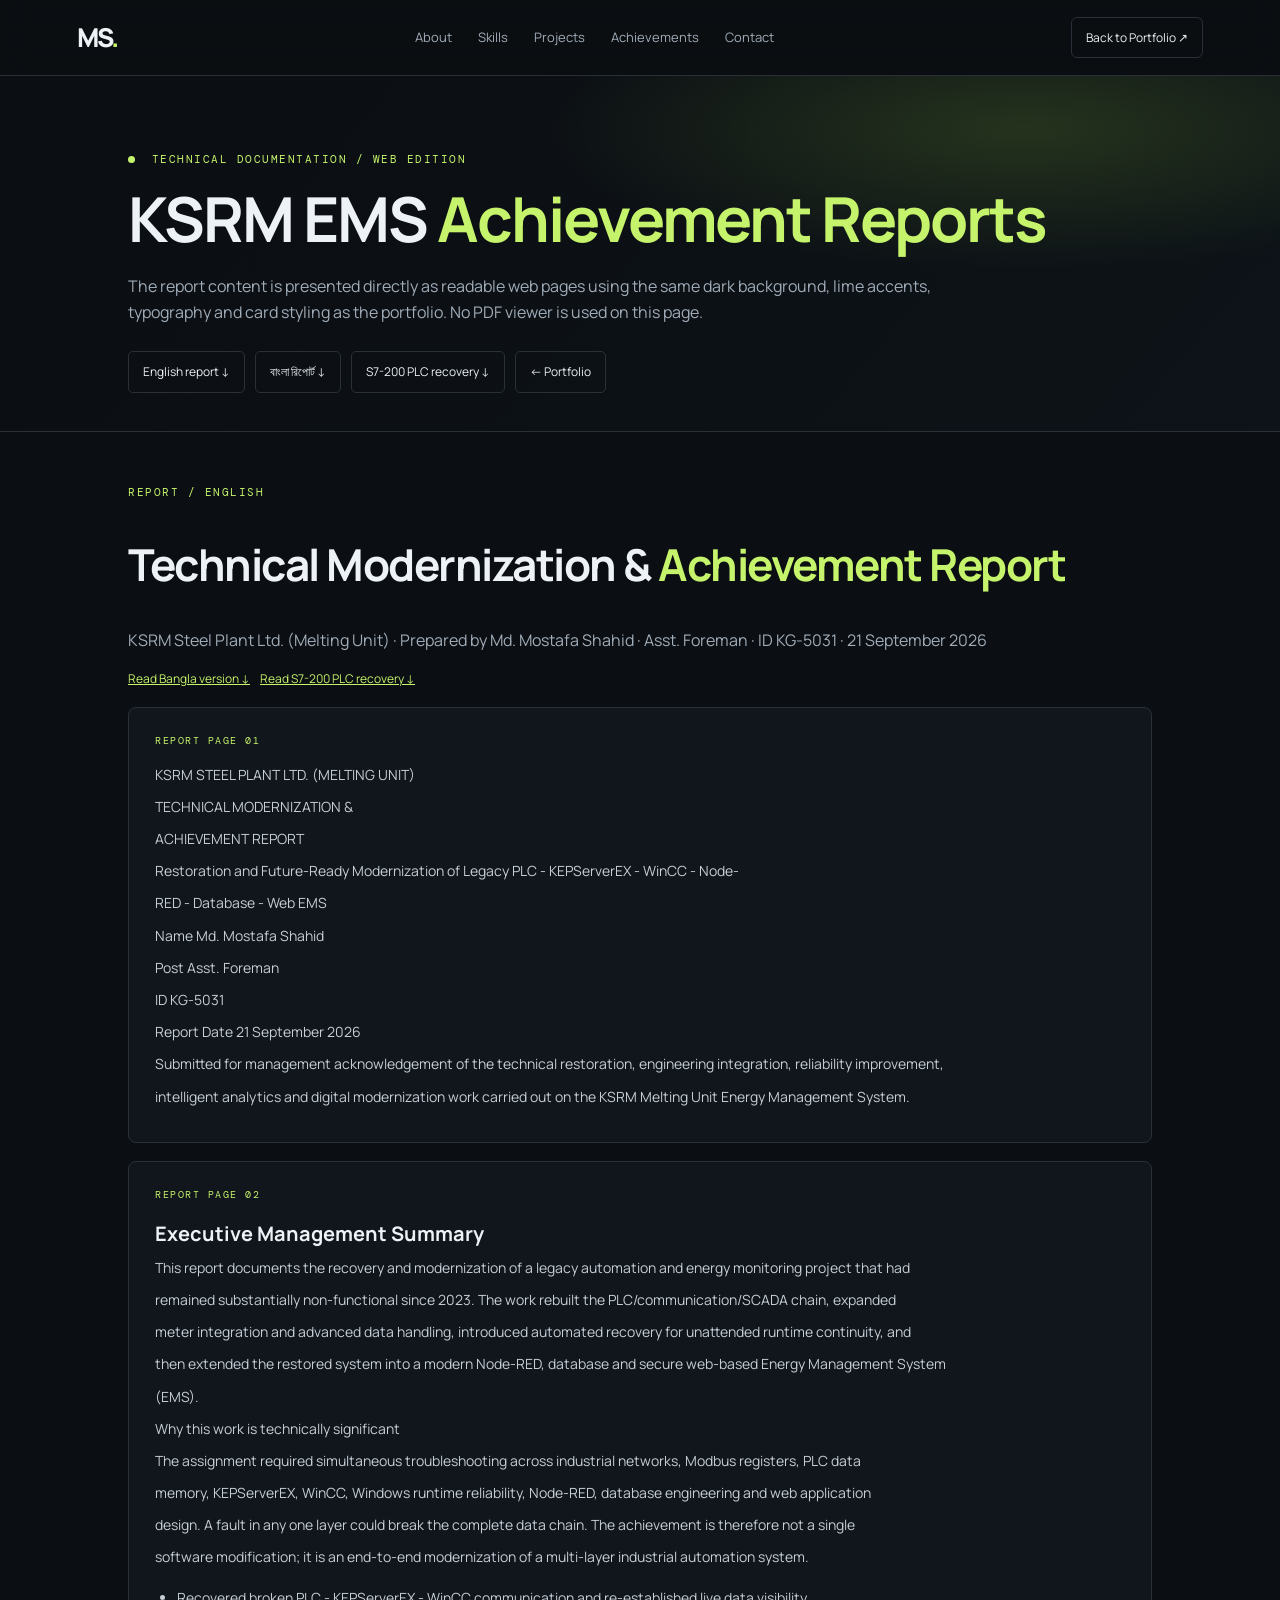
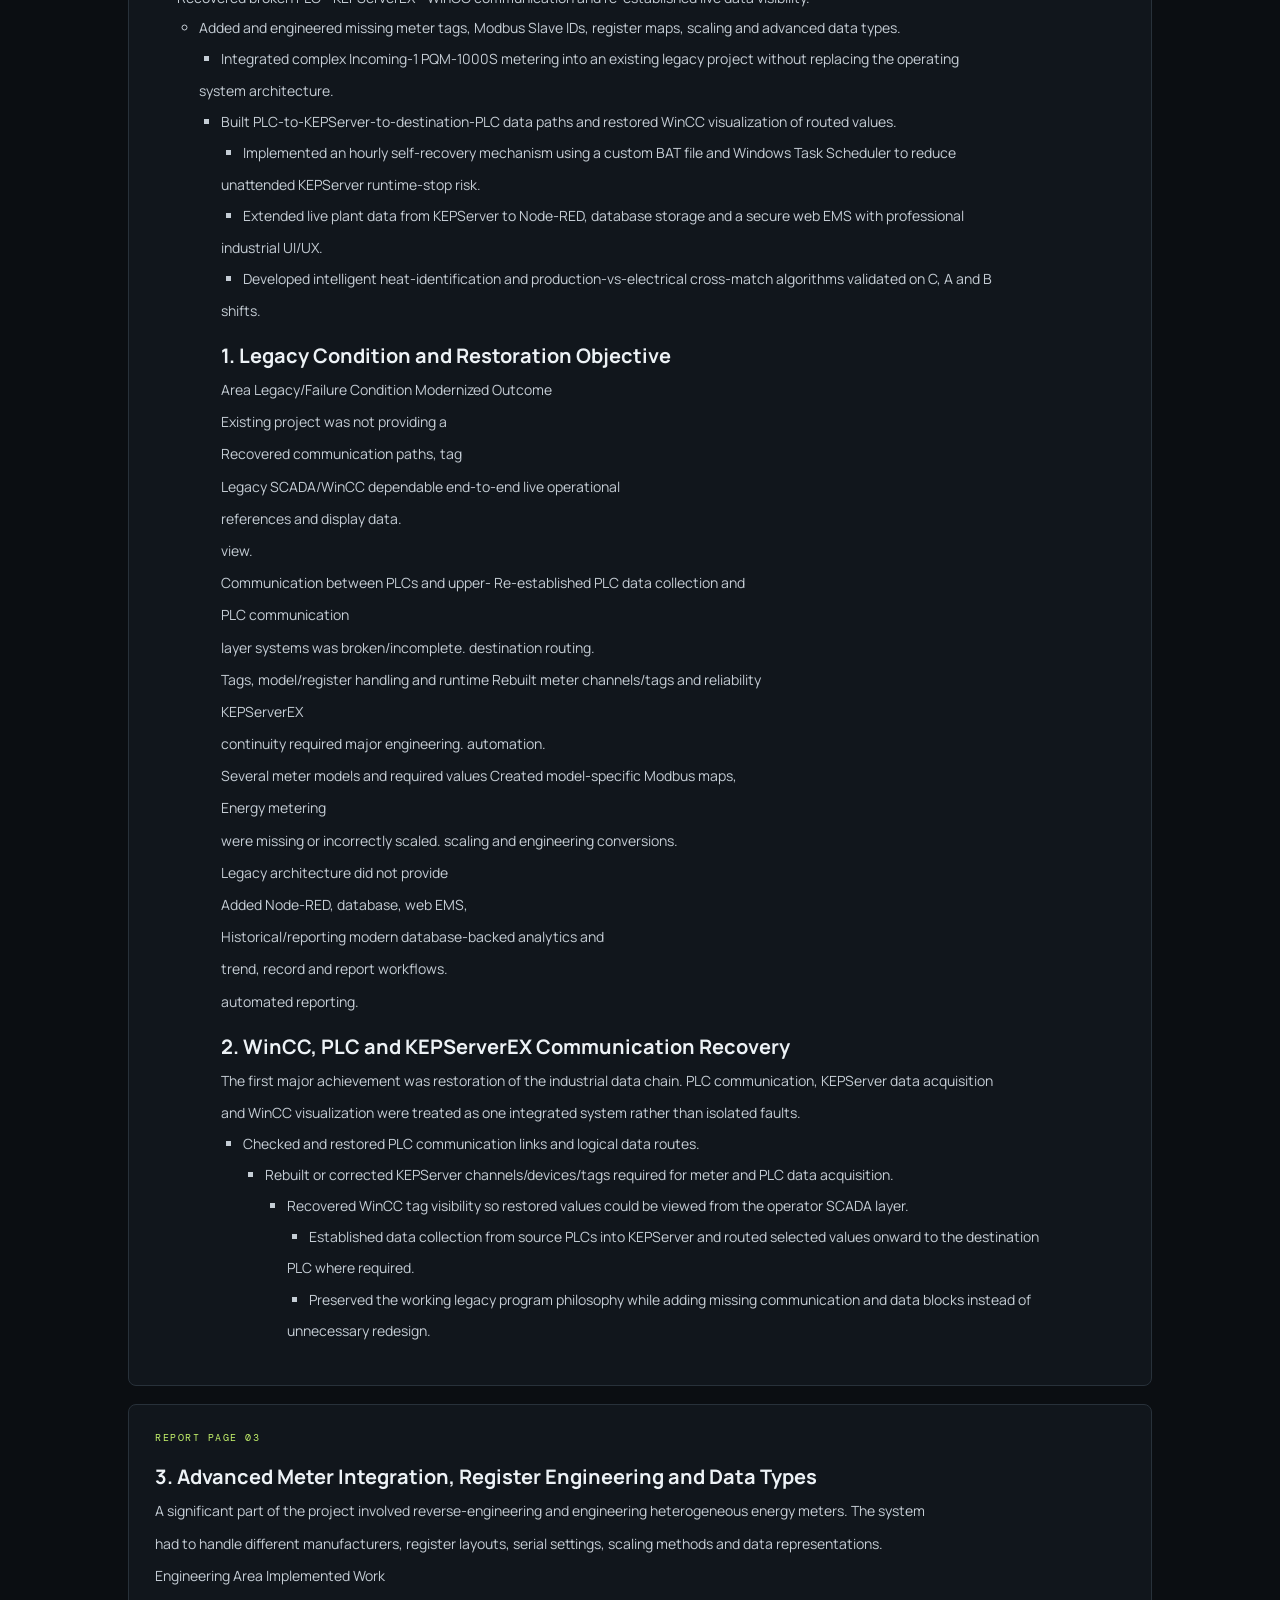
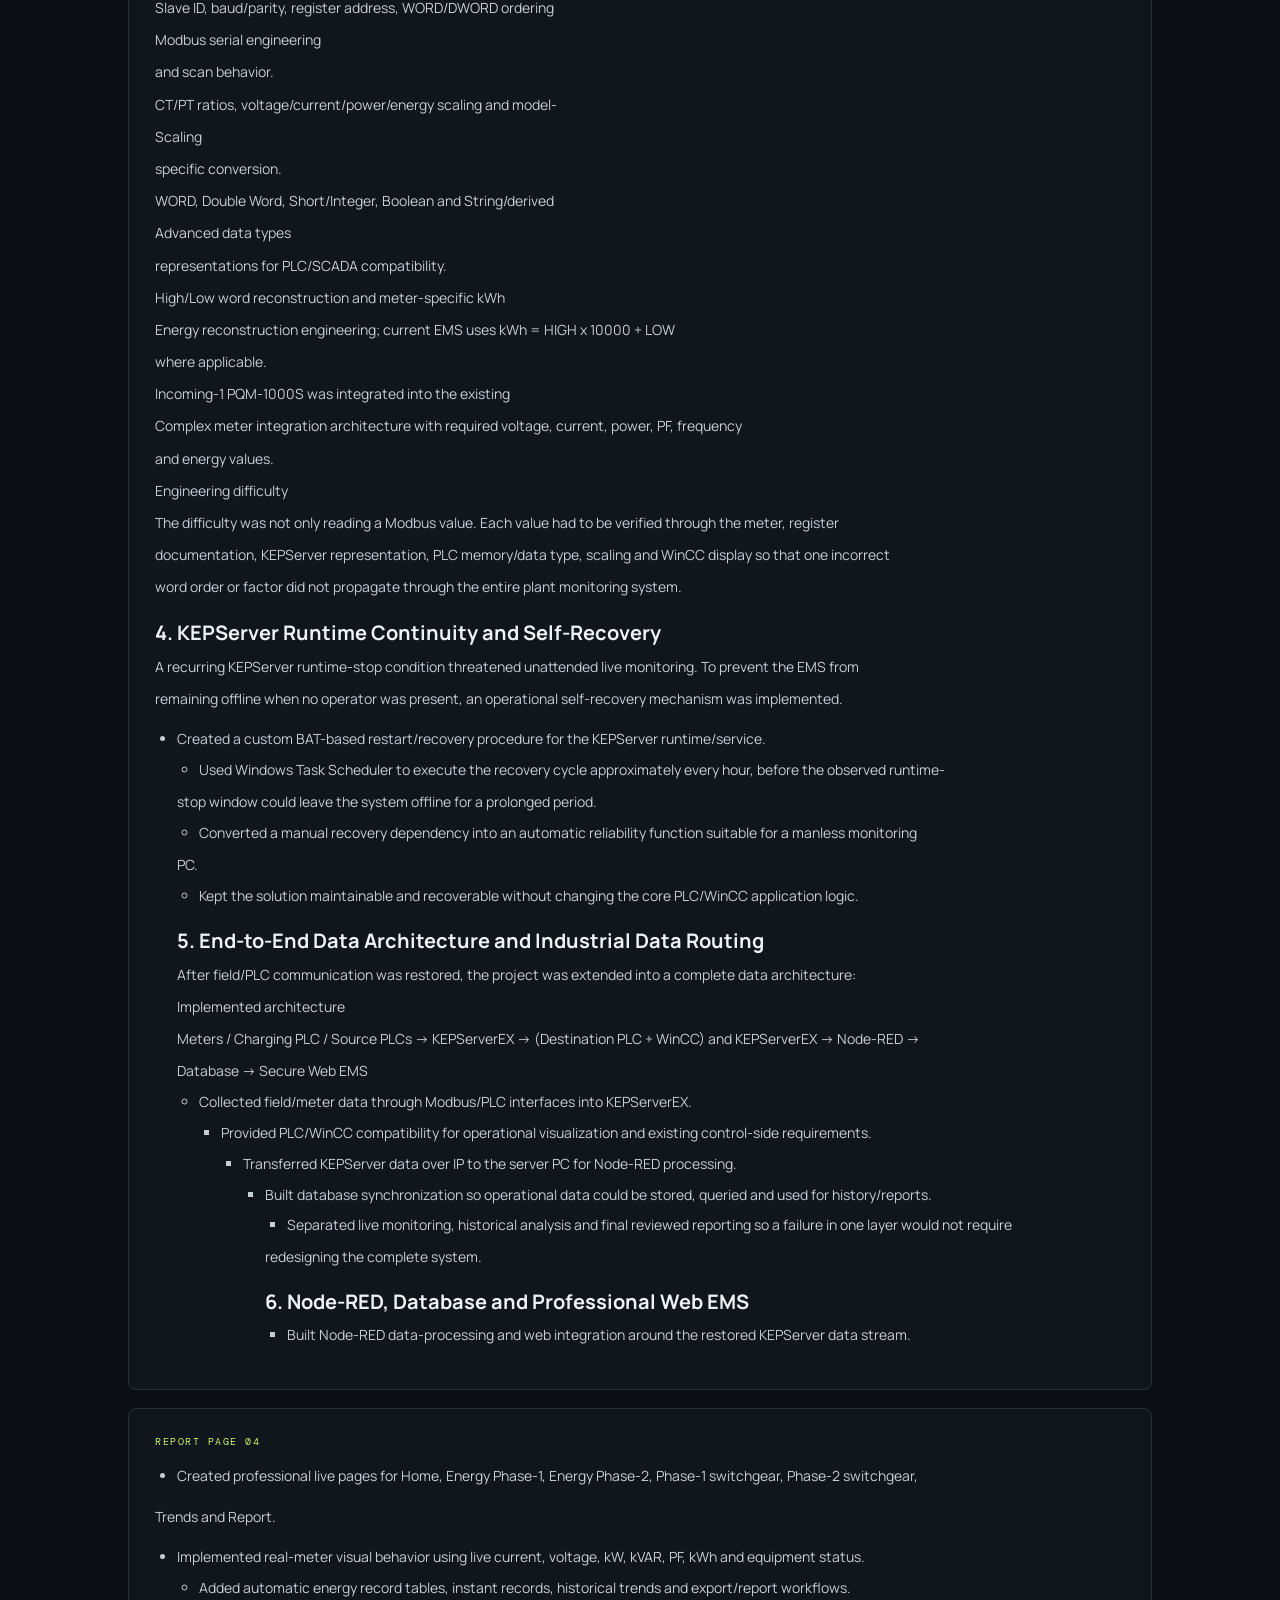
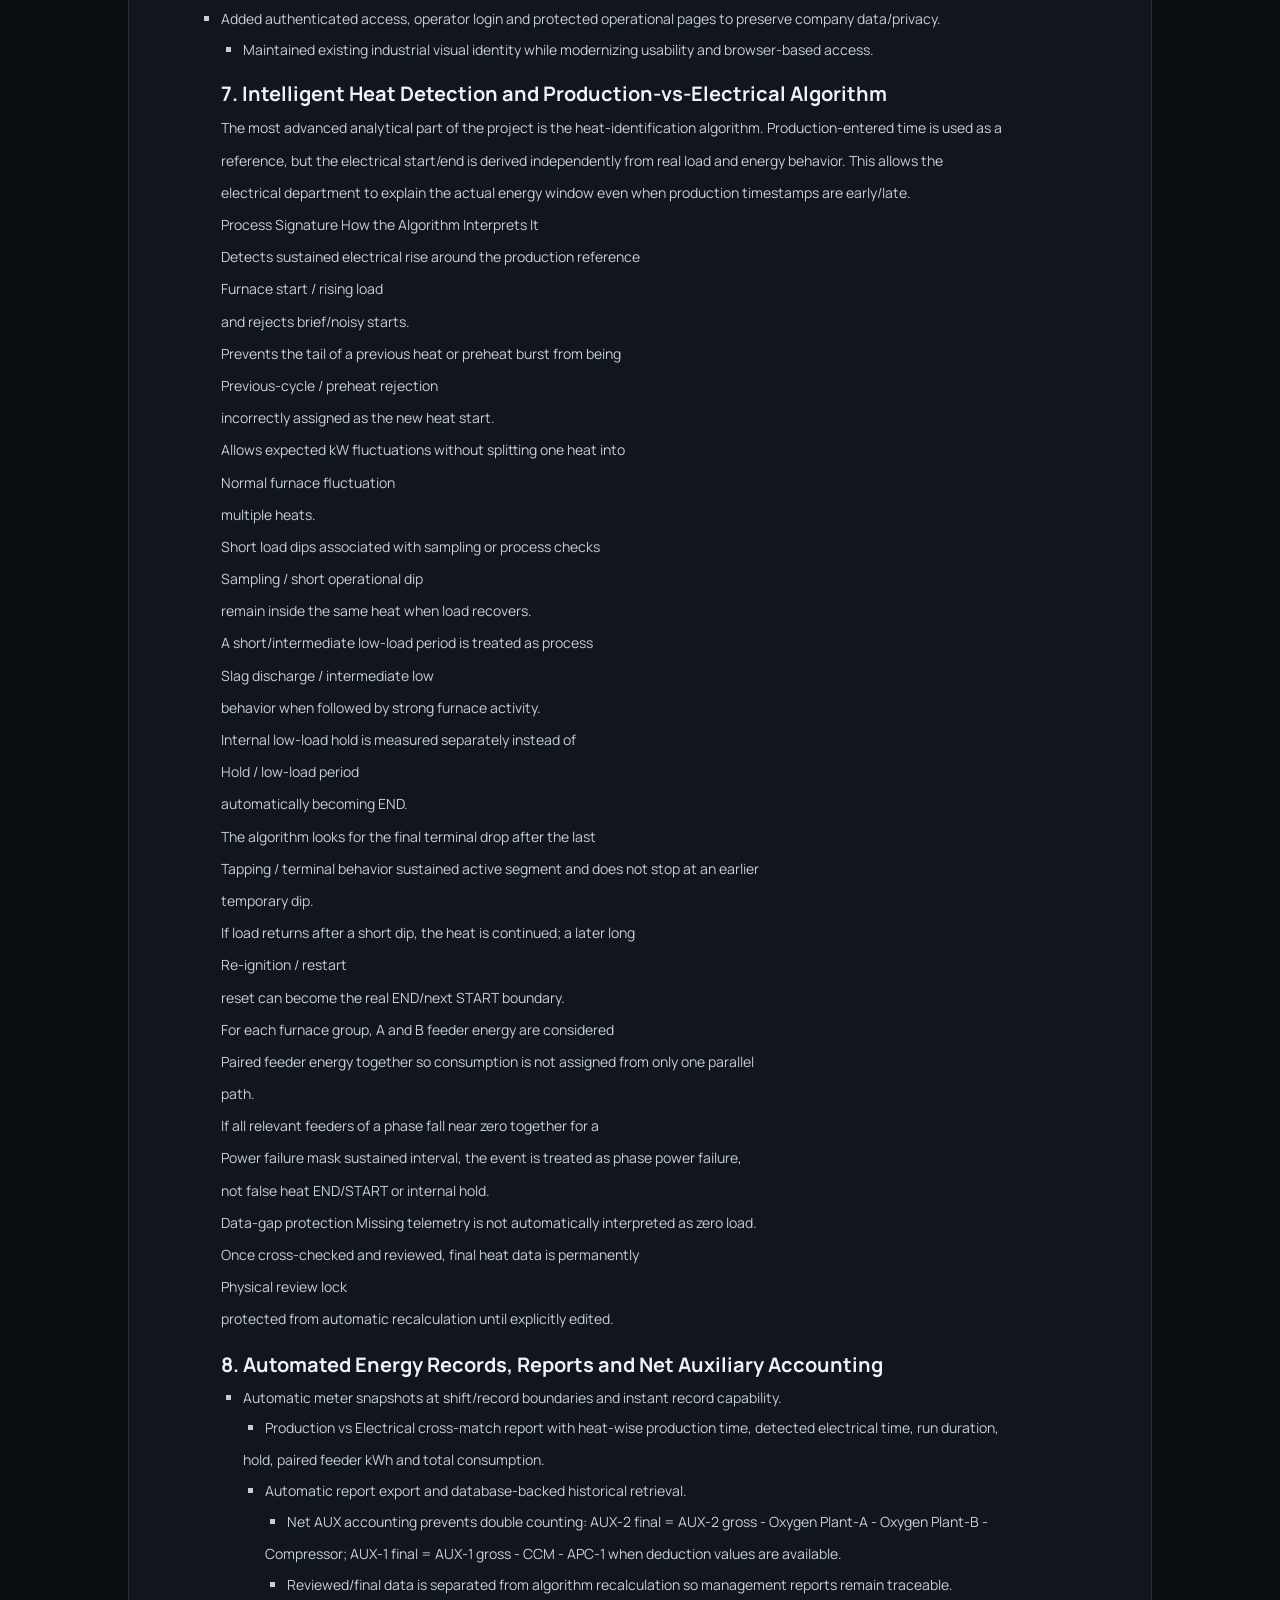
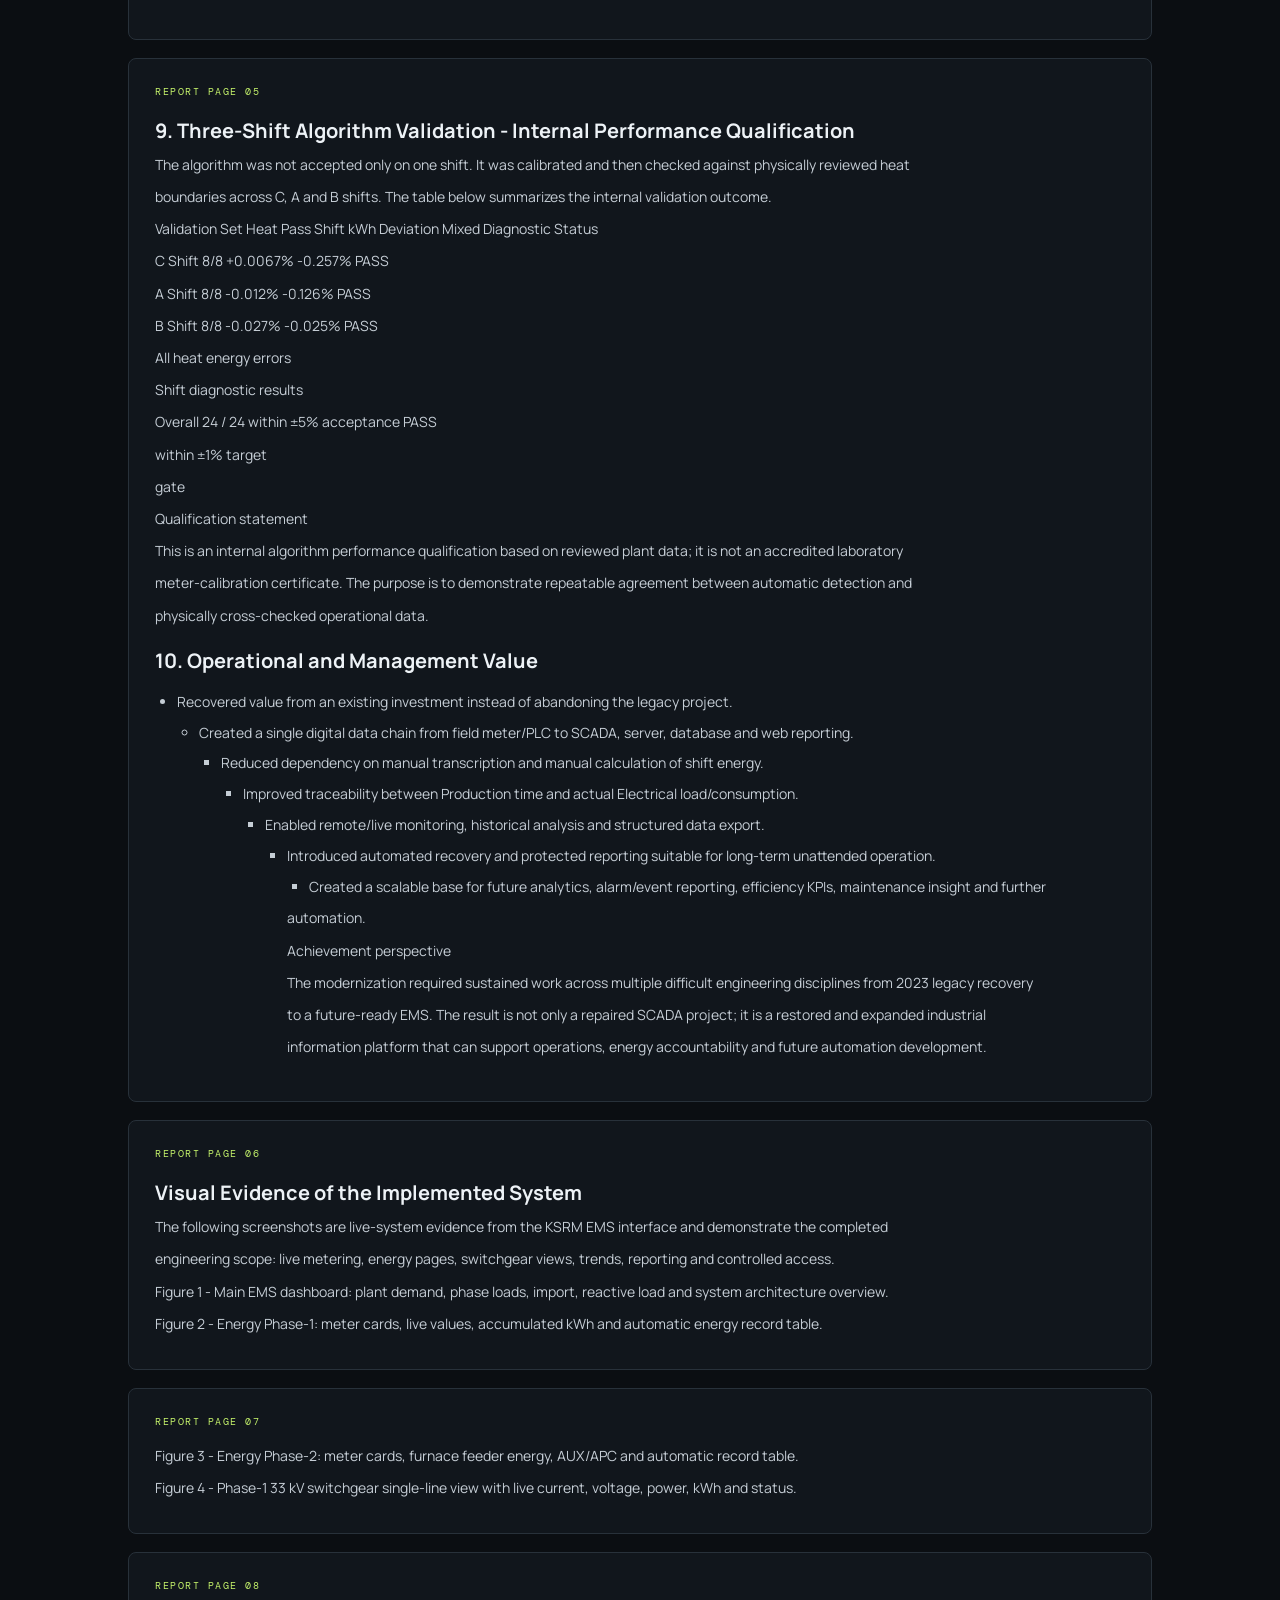
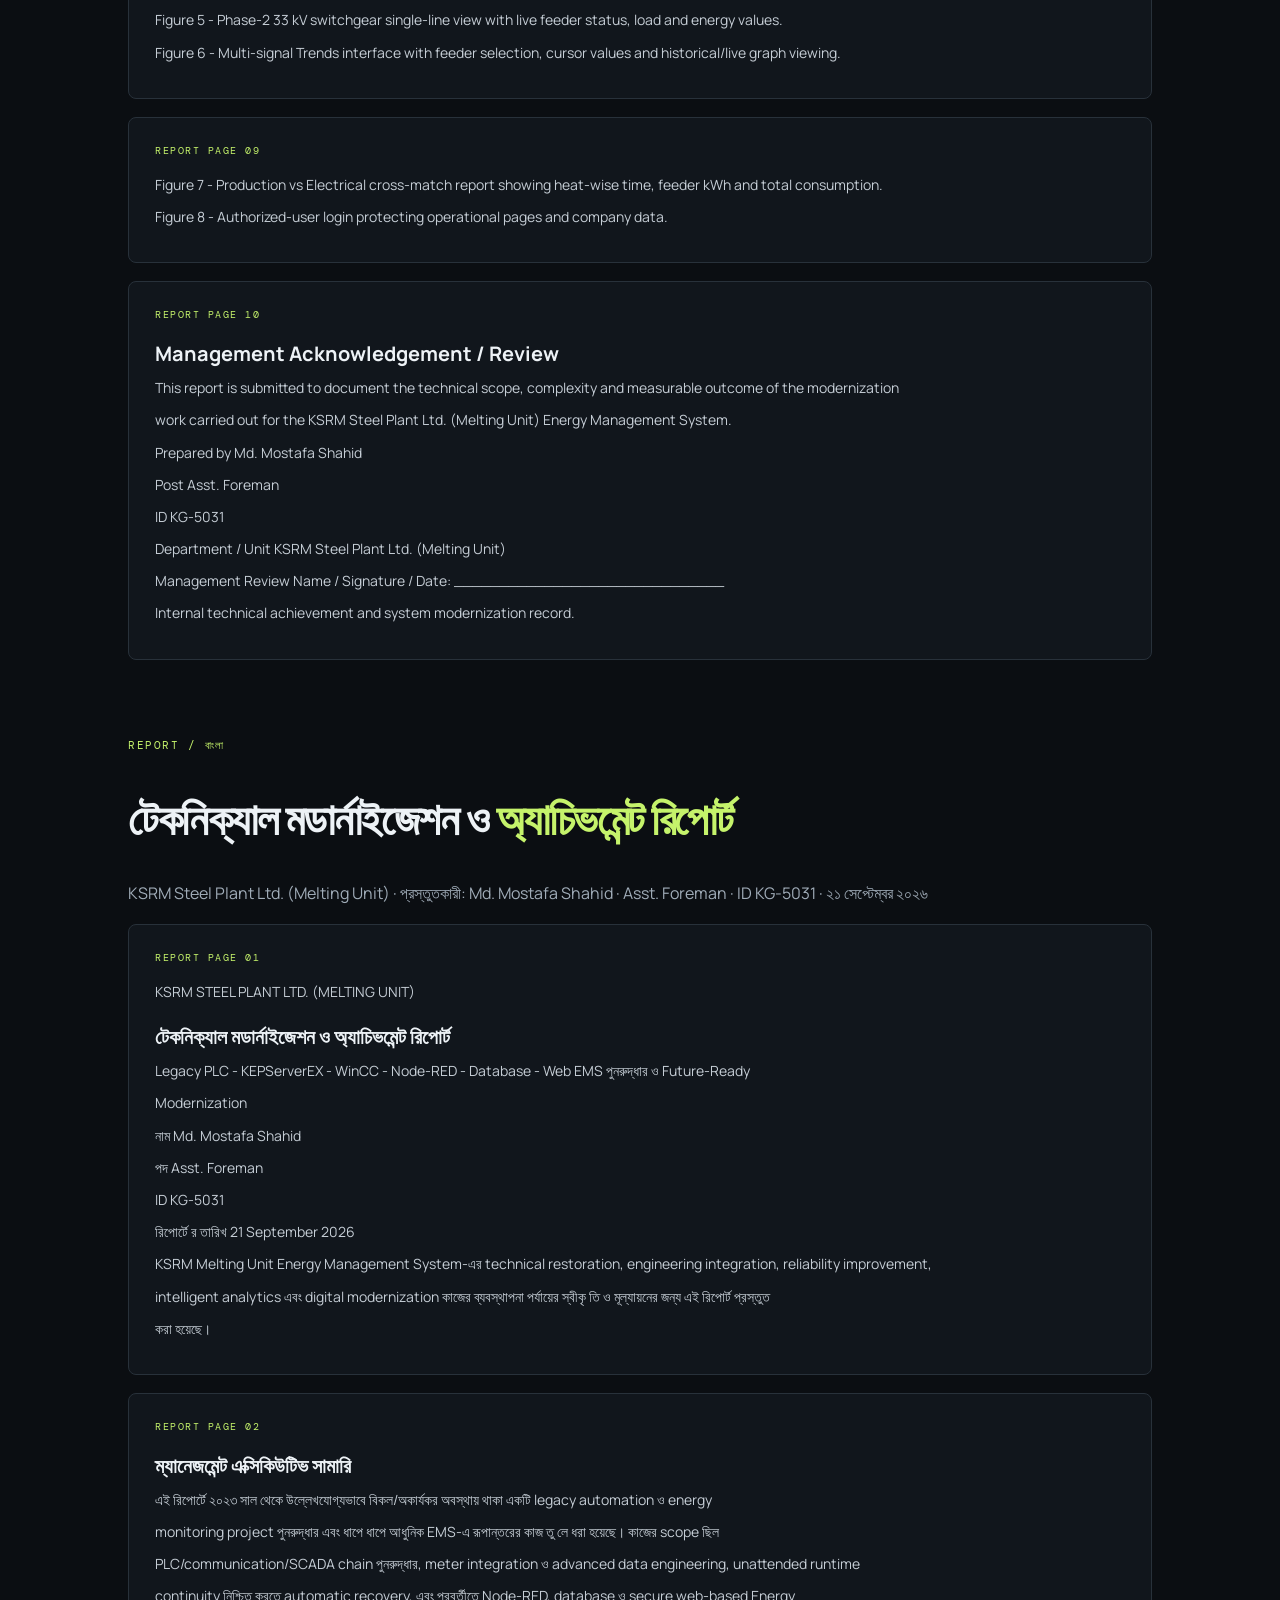
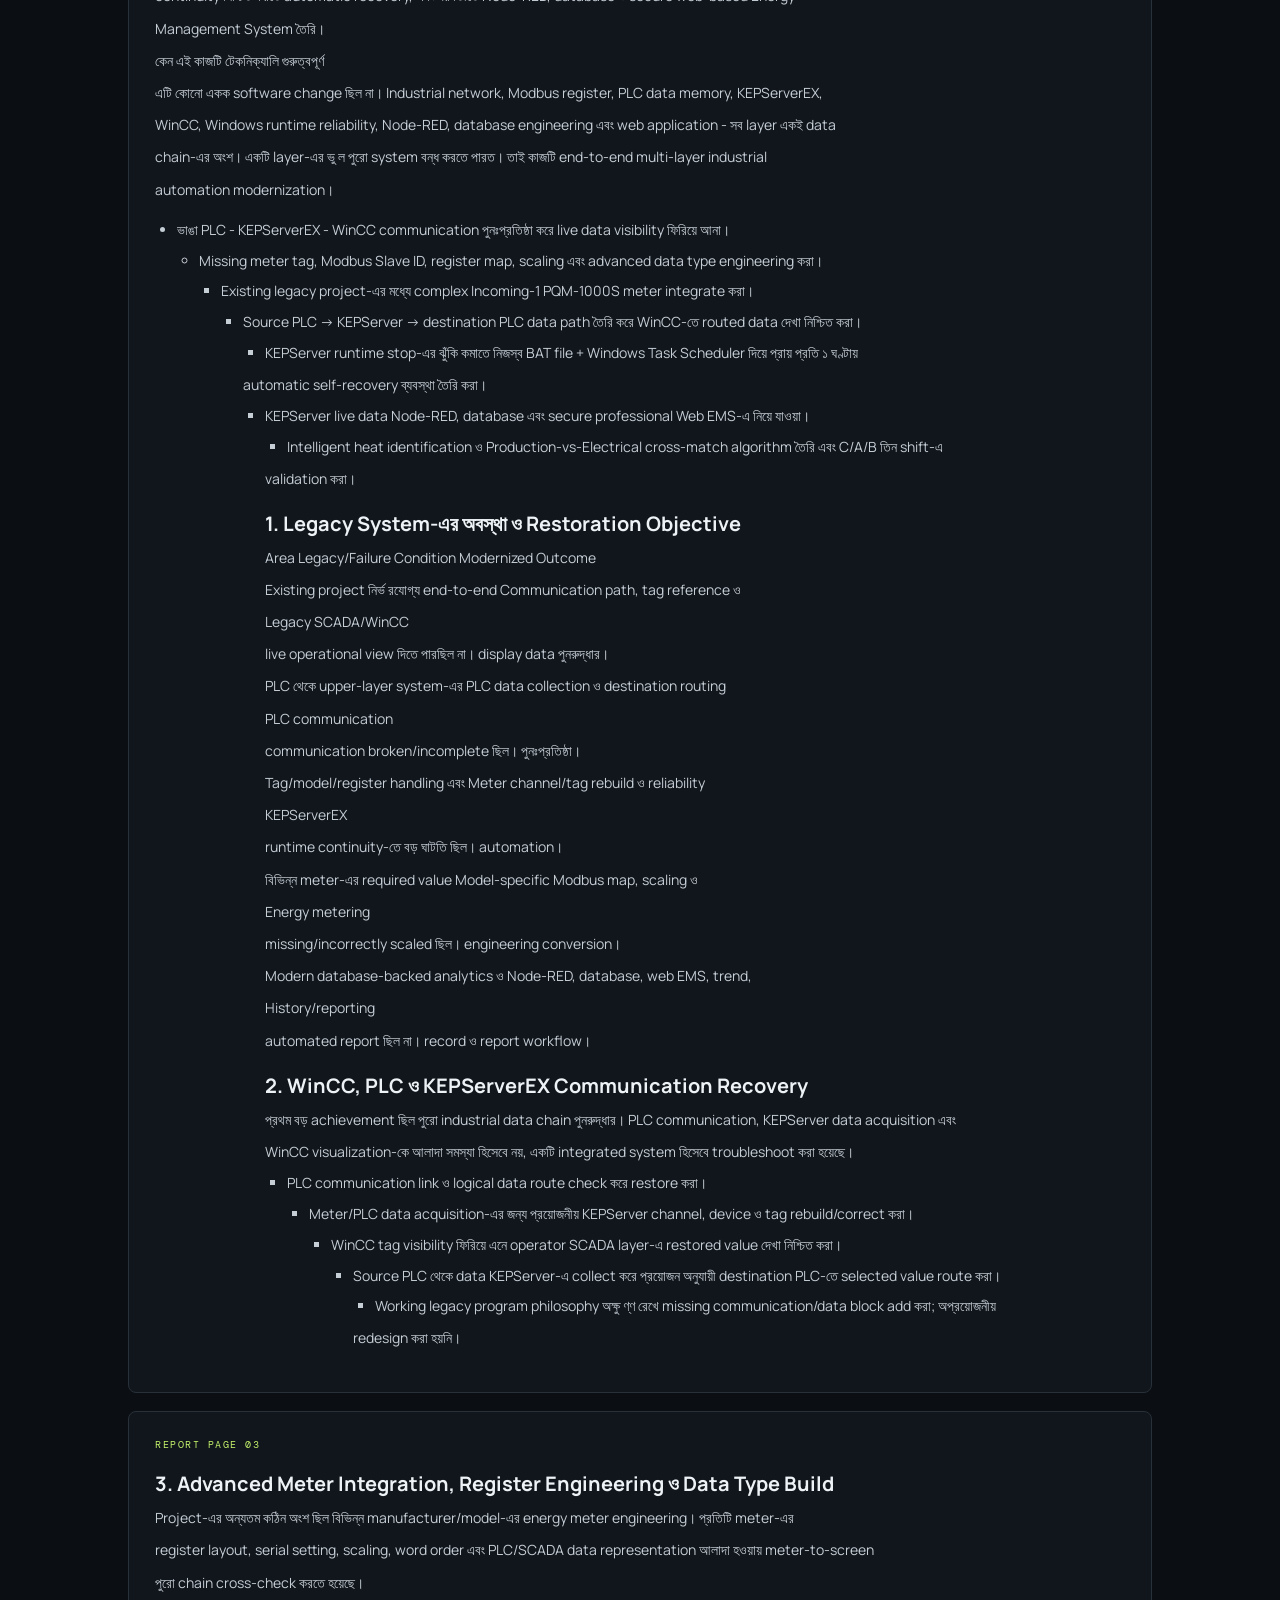
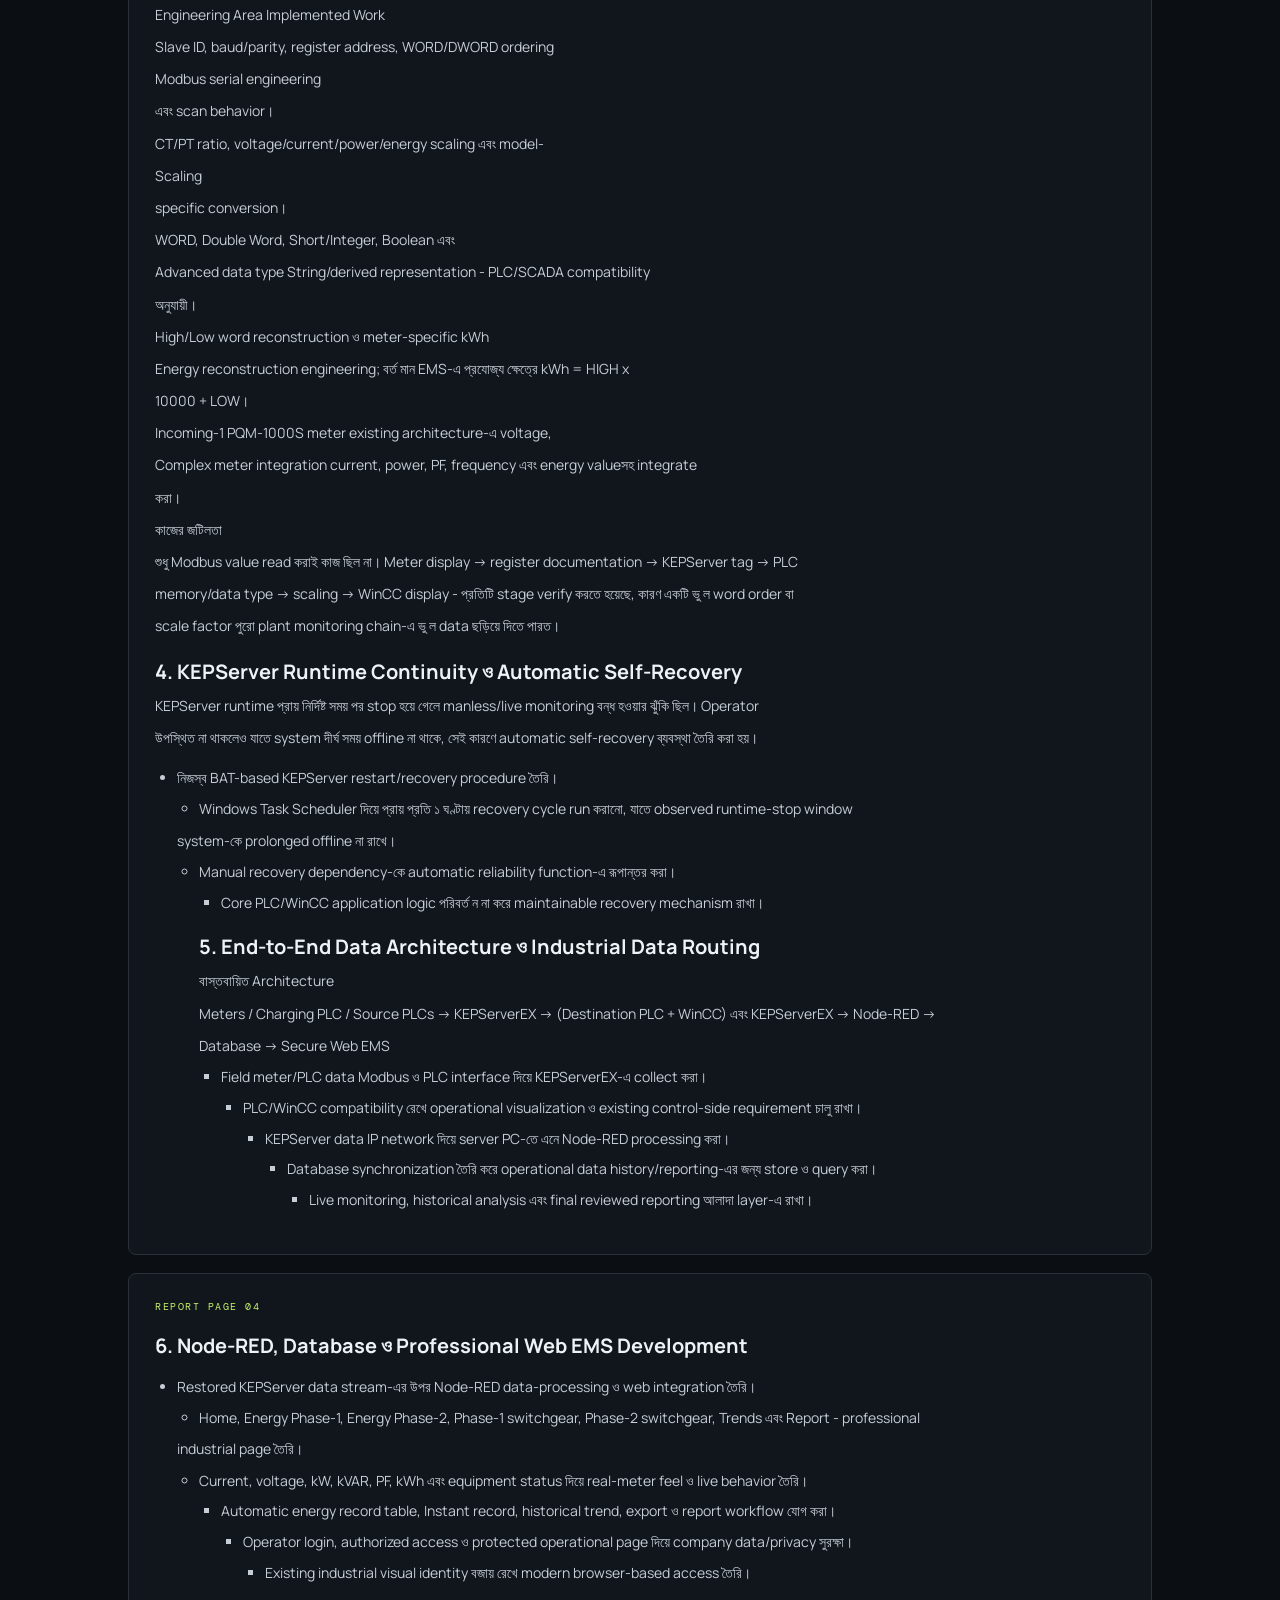
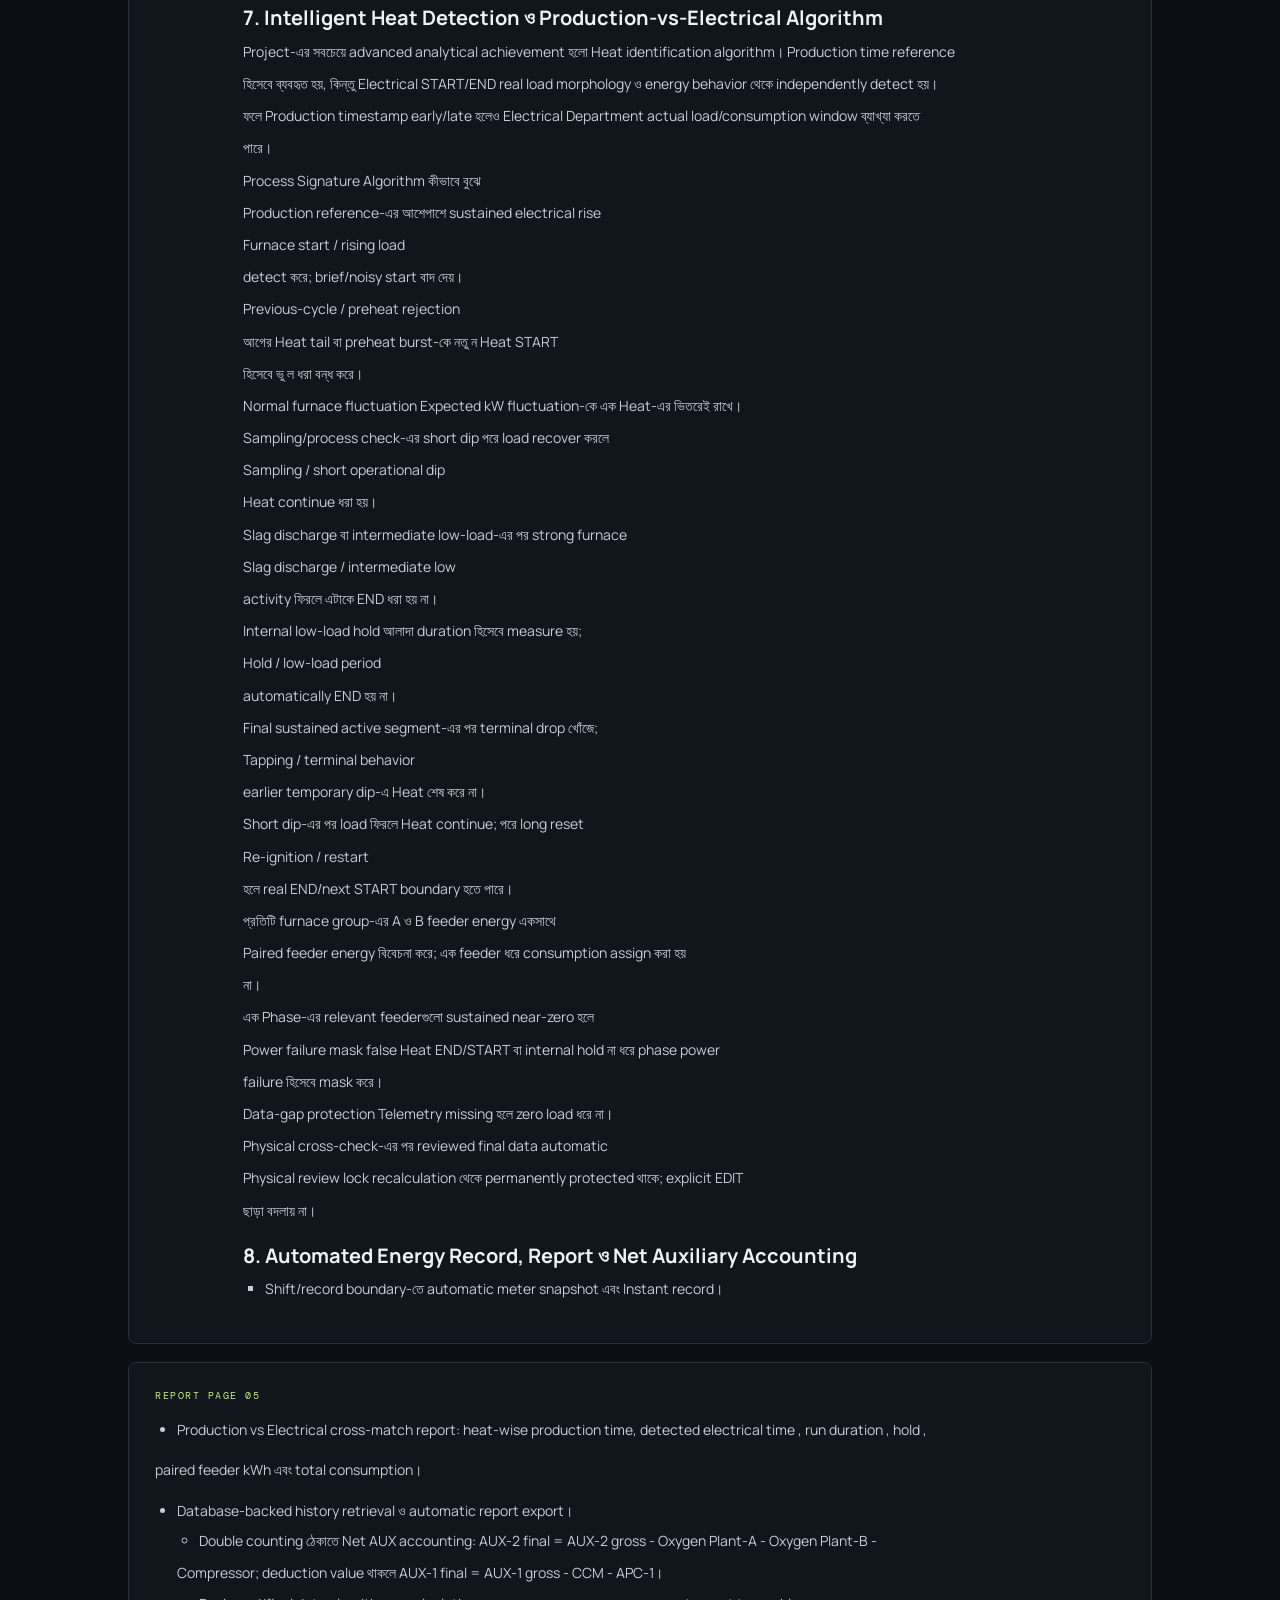
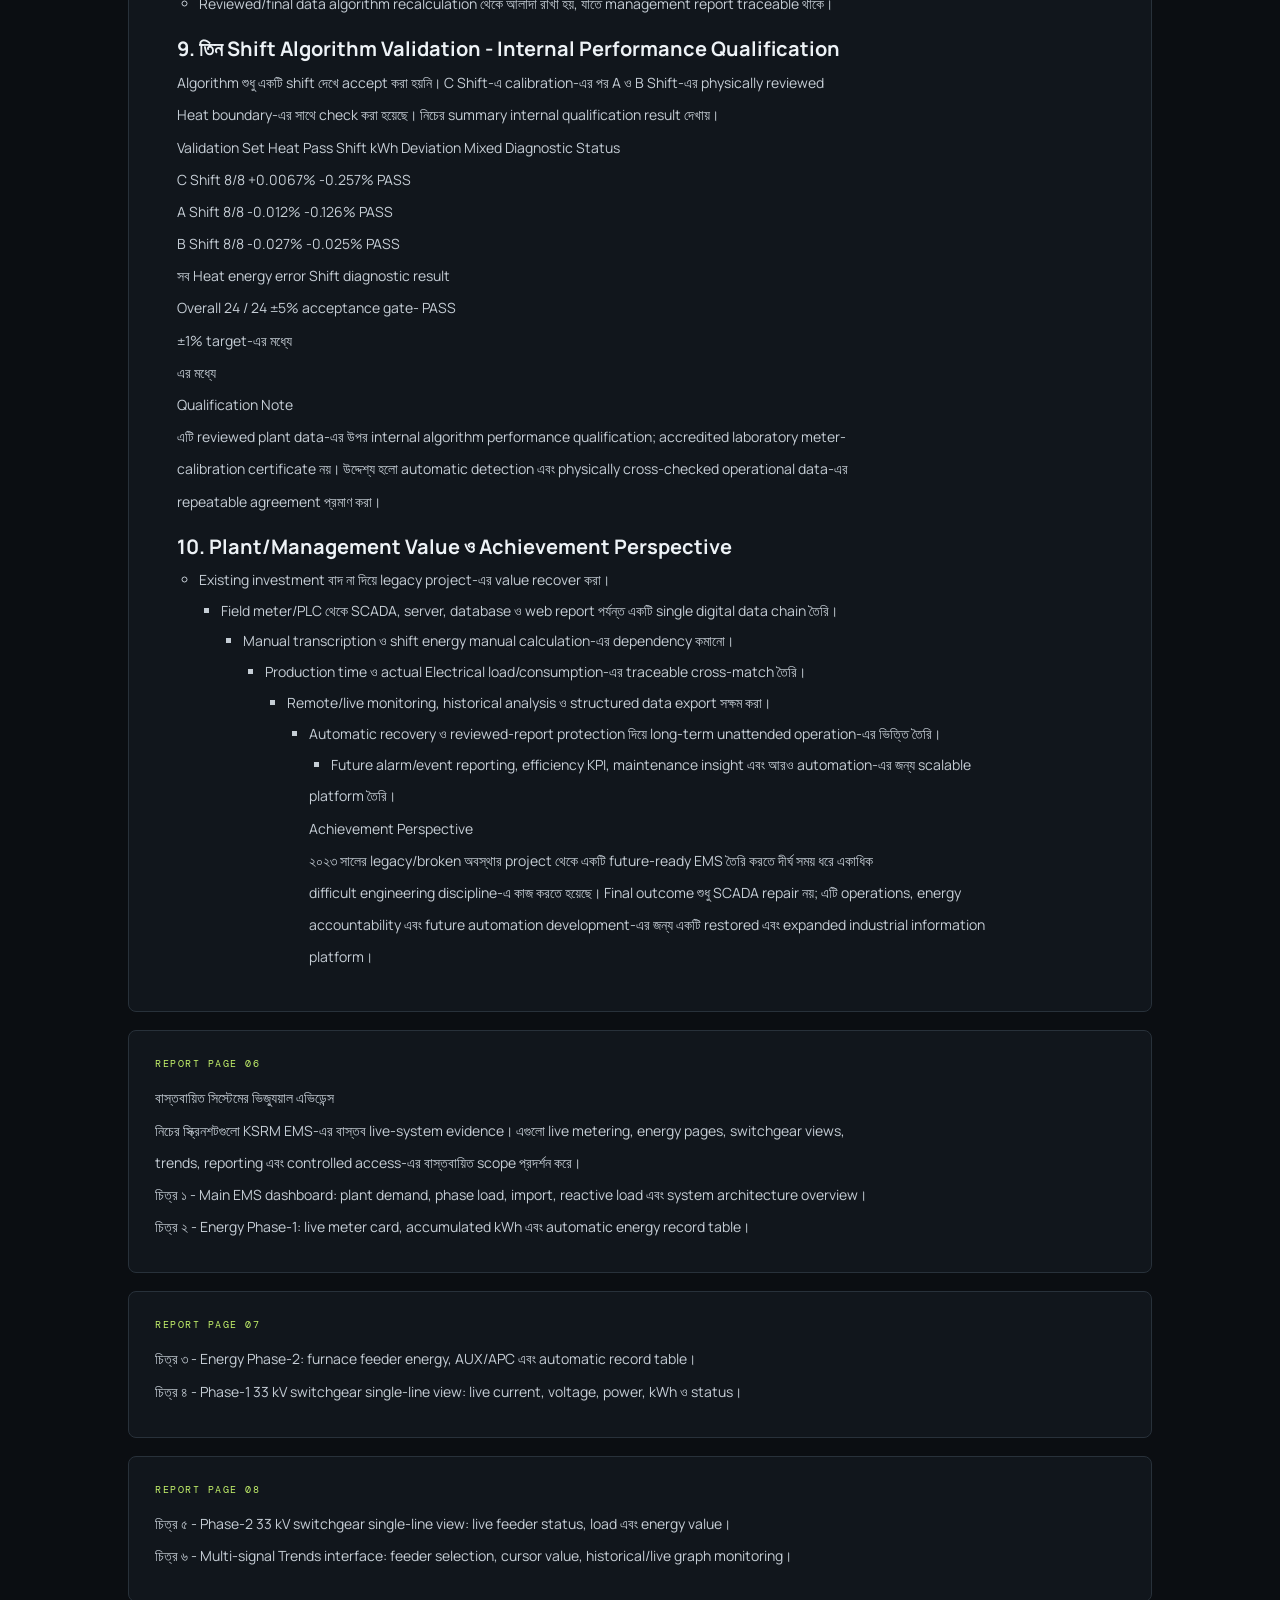
==== commit 6b5e43f4: "Replace placeholder report with S7-200 PLC recovery case study" ====
--- a/reports.html
+++ b/reports.html
@@ -1,3 +1,3 @@
 <!doctype html><html lang="en"><head><meta charset="utf-8"><meta name="viewport" content="width=device-width,initial-scale=1"><meta name="description" content="KSRM EMS technical modernization report presented as a themed web page"><title>KSRM EMS Reports | MD. Mostafa Shahid</title><link rel="stylesheet" href="styles.css"><style>
 .report-hero{padding:76px 10vw 38px;background:radial-gradient(ellipse at 80% 15%,#25331d 0,transparent 33%),linear-gradient(130deg,#0b0e12,#0d1318);border-bottom:1px solid var(--line)}.report-hero h1{font-size:clamp(34px,5vw,62px);letter-spacing:-2px;line-height:1.08;margin:20px 0}.report-hero p{max-width:820px;color:var(--muted)}.report-nav{display:flex;gap:10px;flex-wrap:wrap;margin-top:25px}.report-nav a{border:1px solid var(--line);border-radius:5px;padding:10px 14px;font-size:12px}.report-shell{padding:45px 10vw 80px}.report-section{scroll-margin-top:95px;margin-bottom:70px}.report-section>h2{font-size:clamp(28px,4vw,44px);letter-spacing:-1.5px;line-height:1.15}.report-intro{color:var(--muted);max-width:900px}.report-page{padding:26px;margin:18px 0;background:var(--panel);border:1px solid var(--line);border-radius:8px;overflow-wrap:anywhere}.page-number{display:block;font:10px 'DM Mono',monospace;letter-spacing:1.5px;color:var(--accent);margin-bottom:15px}.report-page h3{font-size:20px;line-height:1.3;margin:20px 0 8px;color:var(--text)}.report-page p{margin:7px 0;color:#c5cdd5;font-size:14px;line-height:1.8}.report-page ul{padding-left:22px;color:#c5cdd5}.report-page li{margin:7px 0;font-size:14px;line-height:1.7}.report-tools{display:flex;gap:10px;flex-wrap:wrap}.report-tools a{font-size:12px;color:var(--accent);text-decoration:underline}html{scroll-padding-top:95px}@media(max-width:600px){.report-hero,.report-shell{padding-left:6vw;padding-right:6vw}.report-page{padding:17px}.report-page p,.report-page li{font-size:13px}}
-</style></head><body><header class="top"><a class="brand" href="index.html#home">MS<span>.</span></a><nav><a href="index.html#about">About</a><a href="index.html#skills">Skills</a><a href="index.html#projects">Projects</a><a href="index.html#achievements">Achievements</a><a href="index.html#contact">Contact</a></nav><a class="navbtn" href="index.html#achievements">Back to Portfolio ↗</a></header><main><section class="report-hero"><div class="eyebrow"><span class="dot"></span> TECHNICAL DOCUMENTATION / WEB EDITION</div><h1>KSRM EMS <em>Achievement Reports</em></h1><p>The report content is presented directly as readable web pages using the same dark background, lime accents, typography and card styling as the portfolio. No PDF viewer is used on this page.</p><div class="report-nav"><a href="#english">English report ↓</a><a href="#bangla">বাংলা রিপোর্ট ↓</a><a href="#version-b">Version B ↓</a><a href="index.html#achievements">← Portfolio</a></div></section><div class="report-shell"><section class="report-section" id="english"><span class="eyebrow">REPORT / ENGLISH</span><h2>Technical Modernization & <em>Achievement Report</em></h2><p class="report-intro">KSRM Steel Plant Ltd. (Melting Unit) · Prepared by Md. Mostafa Shahid · Asst. Foreman · ID KG-5031 · 21 September 2026</p><div class="report-tools"><a href="#bangla">Read Bangla version ↓</a><a href="#version-b">Read Version B ↓</a></div><article class="report-page"><span class="page-number">REPORT PAGE 01</span><p>KSRM STEEL PLANT LTD. (MELTING UNIT)</p><p>TECHNICAL MODERNIZATION &amp;</p><p>ACHIEVEMENT REPORT</p><p>Restoration and Future-Ready Modernization of Legacy PLC - KEPServerEX - WinCC - Node-</p><p>RED - Database - Web EMS</p><p>Name Md. Mostafa Shahid</p><p>Post Asst. Foreman</p><p>ID KG-5031</p><p>Report Date 21 September 2026</p><p>Submitted for management acknowledgement of the technical restoration, engineering integration, reliability improvement,</p><p>intelligent analytics and digital modernization work carried out on the KSRM Melting Unit Energy Management System.</p></article><article class="report-page"><span class="page-number">REPORT PAGE 02</span><h3>Executive Management Summary</h3><p>This report documents the recovery and modernization of a legacy automation and energy monitoring project that had</p><p>remained substantially non-functional since 2023. The work rebuilt the PLC/communication/SCADA chain, expanded</p><p>meter integration and advanced data handling, introduced automated recovery for unattended runtime continuity, and</p><p>then extended the restored system into a modern Node-RED, database and secure web-based Energy Management System</p><p>(EMS).</p><p>Why this work is technically significant</p><p>The assignment required simultaneous troubleshooting across industrial networks, Modbus registers, PLC data</p><p>memory, KEPServerEX, WinCC, Windows runtime reliability, Node-RED, database engineering and web application</p><p>design. A fault in any one layer could break the complete data chain. The achievement is therefore not a single</p><p>software modification; it is an end-to-end modernization of a multi-layer industrial automation system.</p><ul><li>Recovered broken PLC - KEPServerEX - WinCC communication and re-established live data visibility.</li><ul><li>Added and engineered missing meter tags, Modbus Slave IDs, register maps, scaling and advanced data types.</li><ul><li>Integrated complex Incoming-1 PQM-1000S metering into an existing legacy project without replacing the operating</li></ul><p>system architecture.</p><ul><li>Built PLC-to-KEPServer-to-destination-PLC data paths and restored WinCC visualization of routed values.</li><ul><li>Implemented an hourly self-recovery mechanism using a custom BAT file and Windows Task Scheduler to reduce</li></ul><p>unattended KEPServer runtime-stop risk.</p><ul><li>Extended live plant data from KEPServer to Node-RED, database storage and a secure web EMS with professional</li></ul><p>industrial UI/UX.</p><ul><li>Developed intelligent heat-identification and production-vs-electrical cross-match algorithms validated on C, A and B</li></ul><p>shifts.</p><h3>1. Legacy Condition and Restoration Objective</h3><p>Area Legacy/Failure Condition Modernized Outcome</p><p>Existing project was not providing a</p><p>Recovered communication paths, tag</p><p>Legacy SCADA/WinCC dependable end-to-end live operational</p><p>references and display data.</p><p>view.</p><p>Communication between PLCs and upper- Re-established PLC data collection and</p><p>PLC communication</p><p>layer systems was broken/incomplete. destination routing.</p><p>Tags, model/register handling and runtime Rebuilt meter channels/tags and reliability</p><p>KEPServerEX</p><p>continuity required major engineering. automation.</p><p>Several meter models and required values Created model-specific Modbus maps,</p><p>Energy metering</p><p>were missing or incorrectly scaled. scaling and engineering conversions.</p><p>Legacy architecture did not provide</p><p>Added Node-RED, database, web EMS,</p><p>Historical/reporting modern database-backed analytics and</p><p>trend, record and report workflows.</p><p>automated reporting.</p><h3>2. WinCC, PLC and KEPServerEX Communication Recovery</h3><p>The first major achievement was restoration of the industrial data chain. PLC communication, KEPServer data acquisition</p><p>and WinCC visualization were treated as one integrated system rather than isolated faults.</p><ul><li>Checked and restored PLC communication links and logical data routes.</li><ul><li>Rebuilt or corrected KEPServer channels/devices/tags required for meter and PLC data acquisition.</li><ul><li>Recovered WinCC tag visibility so restored values could be viewed from the operator SCADA layer.</li><ul><li>Established data collection from source PLCs into KEPServer and routed selected values onward to the destination</li></ul><p>PLC where required.</p><ul><li>Preserved the working legacy program philosophy while adding missing communication and data blocks instead of</li></ul><p>unnecessary redesign.</p></article><article class="report-page"><span class="page-number">REPORT PAGE 03</span><h3>3. Advanced Meter Integration, Register Engineering and Data Types</h3><p>A significant part of the project involved reverse-engineering and engineering heterogeneous energy meters. The system</p><p>had to handle different manufacturers, register layouts, serial settings, scaling methods and data representations.</p><p>Engineering Area Implemented Work</p><p>Slave ID, baud/parity, register address, WORD/DWORD ordering</p><p>Modbus serial engineering</p><p>and scan behavior.</p><p>CT/PT ratios, voltage/current/power/energy scaling and model-</p><p>Scaling</p><p>specific conversion.</p><p>WORD, Double Word, Short/Integer, Boolean and String/derived</p><p>Advanced data types</p><p>representations for PLC/SCADA compatibility.</p><p>High/Low word reconstruction and meter-specific kWh</p><p>Energy reconstruction engineering; current EMS uses kWh = HIGH x 10000 + LOW</p><p>where applicable.</p><p>Incoming-1 PQM-1000S was integrated into the existing</p><p>Complex meter integration architecture with required voltage, current, power, PF, frequency</p><p>and energy values.</p><p>Engineering difficulty</p><p>The difficulty was not only reading a Modbus value. Each value had to be verified through the meter, register</p><p>documentation, KEPServer representation, PLC memory/data type, scaling and WinCC display so that one incorrect</p><p>word order or factor did not propagate through the entire plant monitoring system.</p><h3>4. KEPServer Runtime Continuity and Self-Recovery</h3><p>A recurring KEPServer runtime-stop condition threatened unattended live monitoring. To prevent the EMS from</p><p>remaining offline when no operator was present, an operational self-recovery mechanism was implemented.</p><ul><li>Created a custom BAT-based restart/recovery procedure for the KEPServer runtime/service.</li><ul><li>Used Windows Task Scheduler to execute the recovery cycle approximately every hour, before the observed runtime-</li></ul><p>stop window could leave the system offline for a prolonged period.</p><ul><li>Converted a manual recovery dependency into an automatic reliability function suitable for a manless monitoring</li></ul><p>PC.</p><ul><li>Kept the solution maintainable and recoverable without changing the core PLC/WinCC application logic.</li></ul><h3>5. End-to-End Data Architecture and Industrial Data Routing</h3><p>After field/PLC communication was restored, the project was extended into a complete data architecture:</p><p>Implemented architecture</p><p>Meters / Charging PLC / Source PLCs -&gt; KEPServerEX -&gt; (Destination PLC + WinCC) and KEPServerEX -&gt; Node-RED -&gt;</p><p>Database -&gt; Secure Web EMS</p><ul><li>Collected field/meter data through Modbus/PLC interfaces into KEPServerEX.</li><ul><li>Provided PLC/WinCC compatibility for operational visualization and existing control-side requirements.</li><ul><li>Transferred KEPServer data over IP to the server PC for Node-RED processing.</li><ul><li>Built database synchronization so operational data could be stored, queried and used for history/reports.</li><ul><li>Separated live monitoring, historical analysis and final reviewed reporting so a failure in one layer would not require</li></ul><p>redesigning the complete system.</p><h3>6. Node-RED, Database and Professional Web EMS</h3><ul><li>Built Node-RED data-processing and web integration around the restored KEPServer data stream.</li></ul></article><article class="report-page"><span class="page-number">REPORT PAGE 04</span><ul><li>Created professional live pages for Home, Energy Phase-1, Energy Phase-2, Phase-1 switchgear, Phase-2 switchgear,</li></ul><p>Trends and Report.</p><ul><li>Implemented real-meter visual behavior using live current, voltage, kW, kVAR, PF, kWh and equipment status.</li><ul><li>Added automatic energy record tables, instant records, historical trends and export/report workflows.</li><ul><li>Added authenticated access, operator login and protected operational pages to preserve company data/privacy.</li><ul><li>Maintained existing industrial visual identity while modernizing usability and browser-based access.</li></ul><h3>7. Intelligent Heat Detection and Production-vs-Electrical Algorithm</h3><p>The most advanced analytical part of the project is the heat-identification algorithm. Production-entered time is used as a</p><p>reference, but the electrical start/end is derived independently from real load and energy behavior. This allows the</p><p>electrical department to explain the actual energy window even when production timestamps are early/late.</p><p>Process Signature How the Algorithm Interprets It</p><p>Detects sustained electrical rise around the production reference</p><p>Furnace start / rising load</p><p>and rejects brief/noisy starts.</p><p>Prevents the tail of a previous heat or preheat burst from being</p><p>Previous-cycle / preheat rejection</p><p>incorrectly assigned as the new heat start.</p><p>Allows expected kW fluctuations without splitting one heat into</p><p>Normal furnace fluctuation</p><p>multiple heats.</p><p>Short load dips associated with sampling or process checks</p><p>Sampling / short operational dip</p><p>remain inside the same heat when load recovers.</p><p>A short/intermediate low-load period is treated as process</p><p>Slag discharge / intermediate low</p><p>behavior when followed by strong furnace activity.</p><p>Internal low-load hold is measured separately instead of</p><p>Hold / low-load period</p><p>automatically becoming END.</p><p>The algorithm looks for the final terminal drop after the last</p><p>Tapping / terminal behavior sustained active segment and does not stop at an earlier</p><p>temporary dip.</p><p>If load returns after a short dip, the heat is continued; a later long</p><p>Re-ignition / restart</p><p>reset can become the real END/next START boundary.</p><p>For each furnace group, A and B feeder energy are considered</p><p>Paired feeder energy together so consumption is not assigned from only one parallel</p><p>path.</p><p>If all relevant feeders of a phase fall near zero together for a</p><p>Power failure mask sustained interval, the event is treated as phase power failure,</p><p>not false heat END/START or internal hold.</p><p>Data-gap protection Missing telemetry is not automatically interpreted as zero load.</p><p>Once cross-checked and reviewed, final heat data is permanently</p><p>Physical review lock</p><p>protected from automatic recalculation until explicitly edited.</p><h3>8. Automated Energy Records, Reports and Net Auxiliary Accounting</h3><ul><li>Automatic meter snapshots at shift/record boundaries and instant record capability.</li><ul><li>Production vs Electrical cross-match report with heat-wise production time, detected electrical time, run duration,</li></ul><p>hold, paired feeder kWh and total consumption.</p><ul><li>Automatic report export and database-backed historical retrieval.</li><ul><li>Net AUX accounting prevents double counting: AUX-2 final = AUX-2 gross - Oxygen Plant-A - Oxygen Plant-B -</li></ul><p>Compressor; AUX-1 final = AUX-1 gross - CCM - APC-1 when deduction values are available.</p><ul><li>Reviewed/final data is separated from algorithm recalculation so management reports remain traceable.</li></ul></article><article class="report-page"><span class="page-number">REPORT PAGE 05</span><h3>9. Three-Shift Algorithm Validation - Internal Performance Qualification</h3><p>The algorithm was not accepted only on one shift. It was calibrated and then checked against physically reviewed heat</p><p>boundaries across C, A and B shifts. The table below summarizes the internal validation outcome.</p><p>Validation Set Heat Pass Shift kWh Deviation Mixed Diagnostic Status</p><p>C Shift 8/8 +0.0067% -0.257% PASS</p><p>A Shift 8/8 -0.012% -0.126% PASS</p><p>B Shift 8/8 -0.027% -0.025% PASS</p><p>All heat energy errors</p><p>Shift diagnostic results</p><p>Overall 24 / 24 within ±5% acceptance PASS</p><p>within ±1% target</p><p>gate</p><p>Qualification statement</p><p>This is an internal algorithm performance qualification based on reviewed plant data; it is not an accredited laboratory</p><p>meter-calibration certificate. The purpose is to demonstrate repeatable agreement between automatic detection and</p><p>physically cross-checked operational data.</p><h3>10. Operational and Management Value</h3><ul><li>Recovered value from an existing investment instead of abandoning the legacy project.</li><ul><li>Created a single digital data chain from field meter/PLC to SCADA, server, database and web reporting.</li><ul><li>Reduced dependency on manual transcription and manual calculation of shift energy.</li><ul><li>Improved traceability between Production time and actual Electrical load/consumption.</li><ul><li>Enabled remote/live monitoring, historical analysis and structured data export.</li><ul><li>Introduced automated recovery and protected reporting suitable for long-term unattended operation.</li><ul><li>Created a scalable base for future analytics, alarm/event reporting, efficiency KPIs, maintenance insight and further</li></ul><p>automation.</p><p>Achievement perspective</p><p>The modernization required sustained work across multiple difficult engineering disciplines from 2023 legacy recovery</p><p>to a future-ready EMS. The result is not only a repaired SCADA project; it is a restored and expanded industrial</p><p>information platform that can support operations, energy accountability and future automation development.</p></article><article class="report-page"><span class="page-number">REPORT PAGE 06</span><h3>Visual Evidence of the Implemented System</h3><p>The following screenshots are live-system evidence from the KSRM EMS interface and demonstrate the completed</p><p>engineering scope: live metering, energy pages, switchgear views, trends, reporting and controlled access.</p><p>Figure 1 - Main EMS dashboard: plant demand, phase loads, import, reactive load and system architecture overview.</p><p>Figure 2 - Energy Phase-1: meter cards, live values, accumulated kWh and automatic energy record table.</p></article><article class="report-page"><span class="page-number">REPORT PAGE 07</span><p>Figure 3 - Energy Phase-2: meter cards, furnace feeder energy, AUX/APC and automatic record table.</p><p>Figure 4 - Phase-1 33 kV switchgear single-line view with live current, voltage, power, kWh and status.</p></article><article class="report-page"><span class="page-number">REPORT PAGE 08</span><p>Figure 5 - Phase-2 33 kV switchgear single-line view with live feeder status, load and energy values.</p><p>Figure 6 - Multi-signal Trends interface with feeder selection, cursor values and historical/live graph viewing.</p></article><article class="report-page"><span class="page-number">REPORT PAGE 09</span><p>Figure 7 - Production vs Electrical cross-match report showing heat-wise time, feeder kWh and total consumption.</p><p>Figure 8 - Authorized-user login protecting operational pages and company data.</p></article><article class="report-page"><span class="page-number">REPORT PAGE 10</span><h3>Management Acknowledgement / Review</h3><p>This report is submitted to document the technical scope, complexity and measurable outcome of the modernization</p><p>work carried out for the KSRM Steel Plant Ltd. (Melting Unit) Energy Management System.</p><p>Prepared by Md. Mostafa Shahid</p><p>Post Asst. Foreman</p><p>ID KG-5031</p><p>Department / Unit KSRM Steel Plant Ltd. (Melting Unit)</p><p>Management Review Name / Signature / Date: ______________________________</p><p>Internal technical achievement and system modernization record.</p></article></section><section class="report-section" id="bangla" lang="bn"><span class="eyebrow">REPORT / বাংলা</span><h2>টেকনিক্যাল মডার্নাইজেশন ও <em>অ্যাচিভমেন্ট রিপোর্ট</em></h2><p class="report-intro">KSRM Steel Plant Ltd. (Melting Unit) · প্রস্তুতকারী: Md. Mostafa Shahid · Asst. Foreman · ID KG-5031 · ২১ সেপ্টেম্বর ২০২৬</p><article class="report-page"><span class="page-number">REPORT PAGE 01</span><p>KSRM STEEL PLANT LTD. (MELTING UNIT)</p><h3>টেকনিক্যাল মডার্নাইজেশন ও অ্যাচিভমেন্ট রিপোর্ট</h3><p>Legacy PLC - KEPServerEX - WinCC - Node-RED - Database - Web EMS পুনরুদ্ধার ও Future-Ready</p><p>Modernization</p><p>নাম Md. Mostafa Shahid</p><p>পদ Asst. Foreman</p><p>ID KG-5031</p><p>রিপোর্টে র তারিখ 21 September 2026</p><p>KSRM Melting Unit Energy Management System-এর technical restoration, engineering integration, reliability improvement,</p><p>intelligent analytics এবং digital modernization কাজের ব্যবস্থাপনা পর্যায়ের স্বীকৃ তি ও মূল্যায়নের জন্য এই রিপোর্ট প্রস্তুত</p><p>করা হয়েছে।</p></article><article class="report-page"><span class="page-number">REPORT PAGE 02</span><h3>ম্যানেজমেন্ট এক্সিকিউটিভ সামারি</h3><p>এই রিপোর্টে ২০২৩ সাল থেকে উল্লেখযোগ্যভাবে বিকল/অকার্যকর অবস্থায় থাকা একটি legacy automation ও energy</p><p>monitoring project পুনরুদ্ধার এবং ধাপে ধাপে আধুনিক EMS-এ রূপান্তরের কাজ তু লে ধরা হয়েছে। কাজের scope ছিল</p><p>PLC/communication/SCADA chain পুনরুদ্ধার, meter integration ও advanced data engineering, unattended runtime</p><p>continuity নিশ্চিত করতে automatic recovery, এবং পরবর্তীতে Node-RED, database ও secure web-based Energy</p><p>Management System তৈরি।</p><p>কেন এই কাজটি টেকনিক্যালি গুরুত্বপূর্ণ</p><p>এটি কোনো একক software change ছিল না। Industrial network, Modbus register, PLC data memory, KEPServerEX,</p><p>WinCC, Windows runtime reliability, Node-RED, database engineering এবং web application - সব layer একই data</p><p>chain-এর অংশ। একটি layer-এর ভু ল পুরো system বন্ধ করতে পারত। তাই কাজটি end-to-end multi-layer industrial</p><p>automation modernization।</p><ul><li>ভাঙা PLC - KEPServerEX - WinCC communication পুনঃপ্রতিষ্ঠা করে live data visibility ফিরিয়ে আনা।</li><ul><li>Missing meter tag, Modbus Slave ID, register map, scaling এবং advanced data type engineering করা।</li><ul><li>Existing legacy project-এর মধ্যে complex Incoming-1 PQM-1000S meter integrate করা।</li><ul><li>Source PLC -&gt; KEPServer -&gt; destination PLC data path তৈরি করে WinCC-তে routed data দেখা নিশ্চিত করা।</li><ul><li>KEPServer runtime stop-এর ঝুঁকি কমাতে নিজস্ব BAT file + Windows Task Scheduler দিয়ে প্রায় প্রতি ১ ঘণ্টায়</li></ul><p>automatic self-recovery ব্যবস্থা তৈরি করা।</p><ul><li>KEPServer live data Node-RED, database এবং secure professional Web EMS-এ নিয়ে যাওয়া।</li><ul><li>Intelligent heat identification ও Production-vs-Electrical cross-match algorithm তৈরি এবং C/A/B তিন shift-এ</li></ul><p>validation করা।</p><h3>1. Legacy System-এর অবস্থা ও Restoration Objective</h3><p>Area Legacy/Failure Condition Modernized Outcome</p><p>Existing project নির্ভ রযোগ্য end-to-end Communication path, tag reference ও</p><p>Legacy SCADA/WinCC</p><p>live operational view দিতে পারছিল না। display data পুনরুদ্ধার।</p><p>PLC থেকে upper-layer system-এর PLC data collection ও destination routing</p><p>PLC communication</p><p>communication broken/incomplete ছিল। পুনঃপ্রতিষ্ঠা।</p><p>Tag/model/register handling এবং Meter channel/tag rebuild ও reliability</p><p>KEPServerEX</p><p>runtime continuity-তে বড় ঘাটতি ছিল। automation।</p><p>বিভিন্ন meter-এর required value Model-specific Modbus map, scaling ও</p><p>Energy metering</p><p>missing/incorrectly scaled ছিল। engineering conversion।</p><p>Modern database-backed analytics ও Node-RED, database, web EMS, trend,</p><p>History/reporting</p><p>automated report ছিল না। record ও report workflow।</p><h3>2. WinCC, PLC ও KEPServerEX Communication Recovery</h3><p>প্রথম বড় achievement ছিল পুরো industrial data chain পুনরুদ্ধার। PLC communication, KEPServer data acquisition এবং</p><p>WinCC visualization-কে আলাদা সমস্যা হিসেবে নয়, একটি integrated system হিসেবে troubleshoot করা হয়েছে।</p><ul><li>PLC communication link ও logical data route check করে restore করা।</li><ul><li>Meter/PLC data acquisition-এর জন্য প্রয়োজনীয় KEPServer channel, device ও tag rebuild/correct করা।</li><ul><li>WinCC tag visibility ফিরিয়ে এনে operator SCADA layer-এ restored value দেখা নিশ্চিত করা।</li><ul><li>Source PLC থেকে data KEPServer-এ collect করে প্রয়োজন অনুযায়ী destination PLC-তে selected value route করা।</li><ul><li>Working legacy program philosophy অক্ষু ণ্ণ রেখে missing communication/data block add করা; অপ্রয়োজনীয়</li></ul><p>redesign করা হয়নি।</p></article><article class="report-page"><span class="page-number">REPORT PAGE 03</span><h3>3. Advanced Meter Integration, Register Engineering ও Data Type Build</h3><p>Project-এর অন্যতম কঠিন অংশ ছিল বিভিন্ন manufacturer/model-এর energy meter engineering। প্রতিটি meter-এর</p><p>register layout, serial setting, scaling, word order এবং PLC/SCADA data representation আলাদা হওয়ায় meter-to-screen</p><p>পুরো chain cross-check করতে হয়েছে।</p><p>Engineering Area Implemented Work</p><p>Slave ID, baud/parity, register address, WORD/DWORD ordering</p><p>Modbus serial engineering</p><p>এবং scan behavior।</p><p>CT/PT ratio, voltage/current/power/energy scaling এবং model-</p><p>Scaling</p><p>specific conversion।</p><p>WORD, Double Word, Short/Integer, Boolean এবং</p><p>Advanced data type String/derived representation - PLC/SCADA compatibility</p><p>অনুযায়ী।</p><p>High/Low word reconstruction ও meter-specific kWh</p><p>Energy reconstruction engineering; বর্ত মান EMS-এ প্রযোজ্য ক্ষেত্রে kWh = HIGH x</p><p>10000 + LOW।</p><p>Incoming-1 PQM-1000S meter existing architecture-এ voltage,</p><p>Complex meter integration current, power, PF, frequency এবং energy valueসহ integrate</p><p>করা।</p><p>কাজের জটিলতা</p><p>শুধু Modbus value read করাই কাজ ছিল না। Meter display -&gt; register documentation -&gt; KEPServer tag -&gt; PLC</p><p>memory/data type -&gt; scaling -&gt; WinCC display - প্রতিটি stage verify করতে হয়েছে, কারণ একটি ভু ল word order বা</p><p>scale factor পুরো plant monitoring chain-এ ভু ল data ছড়িয়ে দিতে পারত।</p><h3>4. KEPServer Runtime Continuity ও Automatic Self-Recovery</h3><p>KEPServer runtime প্রায় নির্দিষ্ট সময় পর stop হয়ে গেলে manless/live monitoring বন্ধ হওয়ার ঝুঁকি ছিল। Operator</p><p>উপস্থিত না থাকলেও যাতে system দীর্ঘ সময় offline না থাকে, সেই কারণে automatic self-recovery ব্যবস্থা তৈরি করা হয়।</p><ul><li>নিজস্ব BAT-based KEPServer restart/recovery procedure তৈরি।</li><ul><li>Windows Task Scheduler দিয়ে প্রায় প্রতি ১ ঘণ্টায় recovery cycle run করানো, যাতে observed runtime-stop window</li></ul><p>system-কে prolonged offline না রাখে।</p><ul><li>Manual recovery dependency-কে automatic reliability function-এ রূপান্তর করা।</li><ul><li>Core PLC/WinCC application logic পরিবর্ত ন না করে maintainable recovery mechanism রাখা।</li></ul><h3>5. End-to-End Data Architecture ও Industrial Data Routing</h3><p>বাস্তবায়িত Architecture</p><p>Meters / Charging PLC / Source PLCs -&gt; KEPServerEX -&gt; (Destination PLC + WinCC) এবং KEPServerEX -&gt; Node-RED -&gt;</p><p>Database -&gt; Secure Web EMS</p><ul><li>Field meter/PLC data Modbus ও PLC interface দিয়ে KEPServerEX-এ collect করা।</li><ul><li>PLC/WinCC compatibility রেখে operational visualization ও existing control-side requirement চালু রাখা।</li><ul><li>KEPServer data IP network দিয়ে server PC-তে এনে Node-RED processing করা।</li><ul><li>Database synchronization তৈরি করে operational data history/reporting-এর জন্য store ও query করা।</li><ul><li>Live monitoring, historical analysis এবং final reviewed reporting আলাদা layer-এ রাখা।</li></ul></article><article class="report-page"><span class="page-number">REPORT PAGE 04</span><h3>6. Node-RED, Database ও Professional Web EMS Development</h3><ul><li>Restored KEPServer data stream-এর উপর Node-RED data-processing ও web integration তৈরি।</li><ul><li>Home, Energy Phase-1, Energy Phase-2, Phase-1 switchgear, Phase-2 switchgear, Trends এবং Report - professional</li></ul><p>industrial page তৈরি।</p><ul><li>Current, voltage, kW, kVAR, PF, kWh এবং equipment status দিয়ে real-meter feel ও live behavior তৈরি।</li><ul><li>Automatic energy record table, Instant record, historical trend, export ও report workflow যোগ করা।</li><ul><li>Operator login, authorized access ও protected operational page দিয়ে company data/privacy সুরক্ষা।</li><ul><li>Existing industrial visual identity বজায় রেখে modern browser-based access তৈরি।</li></ul><h3>7. Intelligent Heat Detection ও Production-vs-Electrical Algorithm</h3><p>Project-এর সবচেয়ে advanced analytical achievement হলো Heat identification algorithm। Production time reference</p><p>হিসেবে ব্যবহৃত হয়, কিন্তু Electrical START/END real load morphology ও energy behavior থেকে independently detect হয়।</p><p>ফলে Production timestamp early/late হলেও Electrical Department actual load/consumption window ব্যাখ্যা করতে</p><p>পারে।</p><p>Process Signature Algorithm কীভাবে বুঝে</p><p>Production reference-এর আশেপাশে sustained electrical rise</p><p>Furnace start / rising load</p><p>detect করে; brief/noisy start বাদ দেয়।</p><p>Previous-cycle / preheat rejection</p><p>আগের Heat tail বা preheat burst-কে নতু ন Heat START</p><p>হিসেবে ভু ল ধরা বন্ধ করে।</p><p>Normal furnace fluctuation Expected kW fluctuation-কে এক Heat-এর ভিতরেই রাখে।</p><p>Sampling/process check-এর short dip পরে load recover করলে</p><p>Sampling / short operational dip</p><p>Heat continue ধরা হয়।</p><p>Slag discharge বা intermediate low-load-এর পর strong furnace</p><p>Slag discharge / intermediate low</p><p>activity ফিরলে এটাকে END ধরা হয় না।</p><p>Internal low-load hold আলাদা duration হিসেবে measure হয়;</p><p>Hold / low-load period</p><p>automatically END হয় না।</p><p>Final sustained active segment-এর পর terminal drop খোঁজে;</p><p>Tapping / terminal behavior</p><p>earlier temporary dip-এ Heat শেষ করে না।</p><p>Short dip-এর পর load ফিরলে Heat continue; পরে long reset</p><p>Re-ignition / restart</p><p>হলে real END/next START boundary হতে পারে।</p><p>প্রতিটি furnace group-এর A ও B feeder energy একসাথে</p><p>Paired feeder energy বিবেচনা করে; এক feeder ধরে consumption assign করা হয়</p><p>না।</p><p>এক Phase-এর relevant feederগুলো sustained near-zero হলে</p><p>Power failure mask false Heat END/START বা internal hold না ধরে phase power</p><p>failure হিসেবে mask করে।</p><p>Data-gap protection Telemetry missing হলে zero load ধরে না।</p><p>Physical cross-check-এর পর reviewed final data automatic</p><p>Physical review lock recalculation থেকে permanently protected থাকে; explicit EDIT</p><p>ছাড়া বদলায় না।</p><h3>8. Automated Energy Record, Report ও Net Auxiliary Accounting</h3><ul><li>Shift/record boundary-তে automatic meter snapshot এবং Instant record।</li></ul></article><article class="report-page"><span class="page-number">REPORT PAGE 05</span><ul><li>Production vs Electrical cross-match report: heat-wise production time, detected electrical time , run duration , hold ,</li></ul><p>paired feeder kWh এবং total consumption।</p><ul><li>Database-backed history retrieval ও automatic report export।</li><ul><li>Double counting ঠেকাতে Net AUX accounting: AUX-2 final = AUX-2 gross - Oxygen Plant-A - Oxygen Plant-B -</li></ul><p>Compressor; deduction value থাকলে AUX-1 final = AUX-1 gross - CCM - APC-1।</p><ul><li>Reviewed/final data algorithm recalculation থেকে আলাদা রাখা হয়, যাতে management report traceable থাকে।</li></ul><h3>9. তিন Shift Algorithm Validation - Internal Performance Qualification</h3><p>Algorithm শুধু একটি shift দেখে accept করা হয়নি। C Shift-এ calibration-এর পর A ও B Shift-এর physically reviewed</p><p>Heat boundary-এর সাথে check করা হয়েছে। নিচের summary internal qualification result দেখায়।</p><p>Validation Set Heat Pass Shift kWh Deviation Mixed Diagnostic Status</p><p>C Shift 8/8 +0.0067% -0.257% PASS</p><p>A Shift 8/8 -0.012% -0.126% PASS</p><p>B Shift 8/8 -0.027% -0.025% PASS</p><p>সব Heat energy error Shift diagnostic result</p><p>Overall 24 / 24 ±5% acceptance gate- PASS</p><p>±1% target-এর মধ্যে</p><p>এর মধ্যে</p><p>Qualification Note</p><p>এটি reviewed plant data-এর উপর internal algorithm performance qualification; accredited laboratory meter-</p><p>calibration certificate নয়। উদ্দেশ্য হলো automatic detection এবং physically cross-checked operational data-এর</p><p>repeatable agreement প্রমাণ করা।</p><h3>10. Plant/Management Value ও Achievement Perspective</h3><ul><li>Existing investment বাদ না দিয়ে legacy project-এর value recover করা।</li><ul><li>Field meter/PLC থেকে SCADA, server, database ও web report পর্যন্ত একটি single digital data chain তৈরি।</li><ul><li>Manual transcription ও shift energy manual calculation-এর dependency কমানো।</li><ul><li>Production time ও actual Electrical load/consumption-এর traceable cross-match তৈরি।</li><ul><li>Remote/live monitoring, historical analysis ও structured data export সক্ষম করা।</li><ul><li>Automatic recovery ও reviewed-report protection দিয়ে long-term unattended operation-এর ভিত্তি তৈরি।</li><ul><li>Future alarm/event reporting, efficiency KPI, maintenance insight এবং আরও automation-এর জন্য scalable</li></ul><p>platform তৈরি।</p><p>Achievement Perspective</p><p>২০২৩ সালের legacy/broken অবস্থার project থেকে একটি future-ready EMS তৈরি করতে দীর্ঘ সময় ধরে একাধিক</p><p>difficult engineering discipline-এ কাজ করতে হয়েছে। Final outcome শুধু SCADA repair নয়; এটি operations, energy</p><p>accountability এবং future automation development-এর জন্য একটি restored এবং expanded industrial information</p><p>platform।</p></article><article class="report-page"><span class="page-number">REPORT PAGE 06</span><p>বাস্তবায়িত সিস্টেমের ভিজ্যুয়াল এভিডেন্স</p><p>নিচের স্ক্রিনশটগুলো KSRM EMS-এর বাস্তব live-system evidence। এগুলো live metering, energy pages, switchgear views,</p><p>trends, reporting এবং controlled access-এর বাস্তবায়িত scope প্রদর্শন করে।</p><p>চিত্র ১ - Main EMS dashboard: plant demand, phase load, import, reactive load এবং system architecture overview।</p><p>চিত্র ২ - Energy Phase-1: live meter card, accumulated kWh এবং automatic energy record table।</p></article><article class="report-page"><span class="page-number">REPORT PAGE 07</span><p>চিত্র ৩ - Energy Phase-2: furnace feeder energy, AUX/APC এবং automatic record table।</p><p>চিত্র ৪ - Phase-1 33 kV switchgear single-line view: live current, voltage, power, kWh ও status।</p></article><article class="report-page"><span class="page-number">REPORT PAGE 08</span><p>চিত্র ৫ - Phase-2 33 kV switchgear single-line view: live feeder status, load এবং energy value।</p><p>চিত্র ৬ - Multi-signal Trends interface: feeder selection, cursor value, historical/live graph monitoring।</p></article><article class="report-page"><span class="page-number">REPORT PAGE 09</span><p>চিত্র ৭ - Production vs Electrical cross-match report: heat-wise time, feeder kWh এবং total consumption।</p><p>চিত্র ৮ - Authorized-user login: operational page এবং company data protection।</p></article><article class="report-page"><span class="page-number">REPORT PAGE 10</span><p>ম্যানেজমেন্ট রিভিউ / স্বীকৃ তি</p><p>এই রিপোর্ট KSRM Steel Plant Ltd. (Melting Unit) Energy Management System-এর technical modernization কাজের scope,</p><p>complexity এবং measurable outcome management-এর নিকট উপস্থাপনের জন্য প্রস্তুত।</p><p>Prepared by Md. Mostafa Shahid</p><p>Post Asst. Foreman</p><p>ID KG-5031</p><p>Unit KSRM Steel Plant Ltd. (Melting Unit)</p><p>Management Review নাম / স্বাক্ষর / তারিখ: ______________________________</p><p>Internal technical achievement and system modernization record.</p></article></section><section class="report-section" id="version-b"><span class="eyebrow">REPORT / VERSION B</span><h2>Achievement Report <em>Version B</em></h2><p class="report-intro">The alternate report edition is shown in the same website layout. Its text layer uses legacy Bangla font encoding, so this web edition uses the readable Bangla report text for the same project scope rather than displaying corrupted characters.</p><article class="report-page"><span class="page-number">REPORT PAGE 01</span><p>KSRM STEEL PLANT LTD. (MELTING UNIT)</p><h3>টেকনিক্যাল মডার্নাইজেশন ও অ্যাচিভমেন্ট রিপোর্ট</h3><p>Legacy PLC - KEPServerEX - WinCC - Node-RED - Database - Web EMS পুনরুদ্ধার ও Future-Ready</p><p>Modernization</p><p>নাম Md. Mostafa Shahid</p><p>পদ Asst. Foreman</p><p>ID KG-5031</p><p>রিপোর্টে র তারিখ 21 September 2026</p><p>KSRM Melting Unit Energy Management System-এর technical restoration, engineering integration, reliability improvement,</p><p>intelligent analytics এবং digital modernization কাজের ব্যবস্থাপনা পর্যায়ের স্বীকৃ তি ও মূল্যায়নের জন্য এই রিপোর্ট প্রস্তুত</p><p>করা হয়েছে।</p></article><article class="report-page"><span class="page-number">REPORT PAGE 02</span><h3>ম্যানেজমেন্ট এক্সিকিউটিভ সামারি</h3><p>এই রিপোর্টে ২০২৩ সাল থেকে উল্লেখযোগ্যভাবে বিকল/অকার্যকর অবস্থায় থাকা একটি legacy automation ও energy</p><p>monitoring project পুনরুদ্ধার এবং ধাপে ধাপে আধুনিক EMS-এ রূপান্তরের কাজ তু লে ধরা হয়েছে। কাজের scope ছিল</p><p>PLC/communication/SCADA chain পুনরুদ্ধার, meter integration ও advanced data engineering, unattended runtime</p><p>continuity নিশ্চিত করতে automatic recovery, এবং পরবর্তীতে Node-RED, database ও secure web-based Energy</p><p>Management System তৈরি।</p><p>কেন এই কাজটি টেকনিক্যালি গুরুত্বপূর্ণ</p><p>এটি কোনো একক software change ছিল না। Industrial network, Modbus register, PLC data memory, KEPServerEX,</p><p>WinCC, Windows runtime reliability, Node-RED, database engineering এবং web application - সব layer একই data</p><p>chain-এর অংশ। একটি layer-এর ভু ল পুরো system বন্ধ করতে পারত। তাই কাজটি end-to-end multi-layer industrial</p><p>automation modernization।</p><ul><li>ভাঙা PLC - KEPServerEX - WinCC communication পুনঃপ্রতিষ্ঠা করে live data visibility ফিরিয়ে আনা।</li><ul><li>Missing meter tag, Modbus Slave ID, register map, scaling এবং advanced data type engineering করা।</li><ul><li>Existing legacy project-এর মধ্যে complex Incoming-1 PQM-1000S meter integrate করা।</li><ul><li>Source PLC -&gt; KEPServer -&gt; destination PLC data path তৈরি করে WinCC-তে routed data দেখা নিশ্চিত করা।</li><ul><li>KEPServer runtime stop-এর ঝুঁকি কমাতে নিজস্ব BAT file + Windows Task Scheduler দিয়ে প্রায় প্রতি ১ ঘণ্টায়</li></ul><p>automatic self-recovery ব্যবস্থা তৈরি করা।</p><ul><li>KEPServer live data Node-RED, database এবং secure professional Web EMS-এ নিয়ে যাওয়া।</li><ul><li>Intelligent heat identification ও Production-vs-Electrical cross-match algorithm তৈরি এবং C/A/B তিন shift-এ</li></ul><p>validation করা।</p><h3>1. Legacy System-এর অবস্থা ও Restoration Objective</h3><p>Area Legacy/Failure Condition Modernized Outcome</p><p>Existing project নির্ভ রযোগ্য end-to-end Communication path, tag reference ও</p><p>Legacy SCADA/WinCC</p><p>live operational view দিতে পারছিল না। display data পুনরুদ্ধার।</p><p>PLC থেকে upper-layer system-এর PLC data collection ও destination routing</p><p>PLC communication</p><p>communication broken/incomplete ছিল। পুনঃপ্রতিষ্ঠা।</p><p>Tag/model/register handling এবং Meter channel/tag rebuild ও reliability</p><p>KEPServerEX</p><p>runtime continuity-তে বড় ঘাটতি ছিল। automation।</p><p>বিভিন্ন meter-এর required value Model-specific Modbus map, scaling ও</p><p>Energy metering</p><p>missing/incorrectly scaled ছিল। engineering conversion।</p><p>Modern database-backed analytics ও Node-RED, database, web EMS, trend,</p><p>History/reporting</p><p>automated report ছিল না। record ও report workflow।</p><h3>2. WinCC, PLC ও KEPServerEX Communication Recovery</h3><p>প্রথম বড় achievement ছিল পুরো industrial data chain পুনরুদ্ধার। PLC communication, KEPServer data acquisition এবং</p><p>WinCC visualization-কে আলাদা সমস্যা হিসেবে নয়, একটি integrated system হিসেবে troubleshoot করা হয়েছে।</p><ul><li>PLC communication link ও logical data route check করে restore করা।</li><ul><li>Meter/PLC data acquisition-এর জন্য প্রয়োজনীয় KEPServer channel, device ও tag rebuild/correct করা।</li><ul><li>WinCC tag visibility ফিরিয়ে এনে operator SCADA layer-এ restored value দেখা নিশ্চিত করা।</li><ul><li>Source PLC থেকে data KEPServer-এ collect করে প্রয়োজন অনুযায়ী destination PLC-তে selected value route করা।</li><ul><li>Working legacy program philosophy অক্ষু ণ্ণ রেখে missing communication/data block add করা; অপ্রয়োজনীয়</li></ul><p>redesign করা হয়নি।</p></article><article class="report-page"><span class="page-number">REPORT PAGE 03</span><h3>3. Advanced Meter Integration, Register Engineering ও Data Type Build</h3><p>Project-এর অন্যতম কঠিন অংশ ছিল বিভিন্ন manufacturer/model-এর energy meter engineering। প্রতিটি meter-এর</p><p>register layout, serial setting, scaling, word order এবং PLC/SCADA data representation আলাদা হওয়ায় meter-to-screen</p><p>পুরো chain cross-check করতে হয়েছে।</p><p>Engineering Area Implemented Work</p><p>Slave ID, baud/parity, register address, WORD/DWORD ordering</p><p>Modbus serial engineering</p><p>এবং scan behavior।</p><p>CT/PT ratio, voltage/current/power/energy scaling এবং model-</p><p>Scaling</p><p>specific conversion।</p><p>WORD, Double Word, Short/Integer, Boolean এবং</p><p>Advanced data type String/derived representation - PLC/SCADA compatibility</p><p>অনুযায়ী।</p><p>High/Low word reconstruction ও meter-specific kWh</p><p>Energy reconstruction engineering; বর্ত মান EMS-এ প্রযোজ্য ক্ষেত্রে kWh = HIGH x</p><p>10000 + LOW।</p><p>Incoming-1 PQM-1000S meter existing architecture-এ voltage,</p><p>Complex meter integration current, power, PF, frequency এবং energy valueসহ integrate</p><p>করা।</p><p>কাজের জটিলতা</p><p>শুধু Modbus value read করাই কাজ ছিল না। Meter display -&gt; register documentation -&gt; KEPServer tag -&gt; PLC</p><p>memory/data type -&gt; scaling -&gt; WinCC display - প্রতিটি stage verify করতে হয়েছে, কারণ একটি ভু ল word order বা</p><p>scale factor পুরো plant monitoring chain-এ ভু ল data ছড়িয়ে দিতে পারত।</p><h3>4. KEPServer Runtime Continuity ও Automatic Self-Recovery</h3><p>KEPServer runtime প্রায় নির্দিষ্ট সময় পর stop হয়ে গেলে manless/live monitoring বন্ধ হওয়ার ঝুঁকি ছিল। Operator</p><p>উপস্থিত না থাকলেও যাতে system দীর্ঘ সময় offline না থাকে, সেই কারণে automatic self-recovery ব্যবস্থা তৈরি করা হয়।</p><ul><li>নিজস্ব BAT-based KEPServer restart/recovery procedure তৈরি।</li><ul><li>Windows Task Scheduler দিয়ে প্রায় প্রতি ১ ঘণ্টায় recovery cycle run করানো, যাতে observed runtime-stop window</li></ul><p>system-কে prolonged offline না রাখে।</p><ul><li>Manual recovery dependency-কে automatic reliability function-এ রূপান্তর করা।</li><ul><li>Core PLC/WinCC application logic পরিবর্ত ন না করে maintainable recovery mechanism রাখা।</li></ul><h3>5. End-to-End Data Architecture ও Industrial Data Routing</h3><p>বাস্তবায়িত Architecture</p><p>Meters / Charging PLC / Source PLCs -&gt; KEPServerEX -&gt; (Destination PLC + WinCC) এবং KEPServerEX -&gt; Node-RED -&gt;</p><p>Database -&gt; Secure Web EMS</p><ul><li>Field meter/PLC data Modbus ও PLC interface দিয়ে KEPServerEX-এ collect করা।</li><ul><li>PLC/WinCC compatibility রেখে operational visualization ও existing control-side requirement চালু রাখা।</li><ul><li>KEPServer data IP network দিয়ে server PC-তে এনে Node-RED processing করা।</li><ul><li>Database synchronization তৈরি করে operational data history/reporting-এর জন্য store ও query করা।</li><ul><li>Live monitoring, historical analysis এবং final reviewed reporting আলাদা layer-এ রাখা।</li></ul></article><article class="report-page"><span class="page-number">REPORT PAGE 04</span><h3>6. Node-RED, Database ও Professional Web EMS Development</h3><ul><li>Restored KEPServer data stream-এর উপর Node-RED data-processing ও web integration তৈরি।</li><ul><li>Home, Energy Phase-1, Energy Phase-2, Phase-1 switchgear, Phase-2 switchgear, Trends এবং Report - professional</li></ul><p>industrial page তৈরি।</p><ul><li>Current, voltage, kW, kVAR, PF, kWh এবং equipment status দিয়ে real-meter feel ও live behavior তৈরি।</li><ul><li>Automatic energy record table, Instant record, historical trend, export ও report workflow যোগ করা।</li><ul><li>Operator login, authorized access ও protected operational page দিয়ে company data/privacy সুরক্ষা।</li><ul><li>Existing industrial visual identity বজায় রেখে modern browser-based access তৈরি।</li></ul><h3>7. Intelligent Heat Detection ও Production-vs-Electrical Algorithm</h3><p>Project-এর সবচেয়ে advanced analytical achievement হলো Heat identification algorithm। Production time reference</p><p>হিসেবে ব্যবহৃত হয়, কিন্তু Electrical START/END real load morphology ও energy behavior থেকে independently detect হয়।</p><p>ফলে Production timestamp early/late হলেও Electrical Department actual load/consumption window ব্যাখ্যা করতে</p><p>পারে।</p><p>Process Signature Algorithm কীভাবে বুঝে</p><p>Production reference-এর আশেপাশে sustained electrical rise</p><p>Furnace start / rising load</p><p>detect করে; brief/noisy start বাদ দেয়।</p><p>Previous-cycle / preheat rejection</p><p>আগের Heat tail বা preheat burst-কে নতু ন Heat START</p><p>হিসেবে ভু ল ধরা বন্ধ করে।</p><p>Normal furnace fluctuation Expected kW fluctuation-কে এক Heat-এর ভিতরেই রাখে।</p><p>Sampling/process check-এর short dip পরে load recover করলে</p><p>Sampling / short operational dip</p><p>Heat continue ধরা হয়।</p><p>Slag discharge বা intermediate low-load-এর পর strong furnace</p><p>Slag discharge / intermediate low</p><p>activity ফিরলে এটাকে END ধরা হয় না।</p><p>Internal low-load hold আলাদা duration হিসেবে measure হয়;</p><p>Hold / low-load period</p><p>automatically END হয় না।</p><p>Final sustained active segment-এর পর terminal drop খোঁজে;</p><p>Tapping / terminal behavior</p><p>earlier temporary dip-এ Heat শেষ করে না।</p><p>Short dip-এর পর load ফিরলে Heat continue; পরে long reset</p><p>Re-ignition / restart</p><p>হলে real END/next START boundary হতে পারে।</p><p>প্রতিটি furnace group-এর A ও B feeder energy একসাথে</p><p>Paired feeder energy বিবেচনা করে; এক feeder ধরে consumption assign করা হয়</p><p>না।</p><p>এক Phase-এর relevant feederগুলো sustained near-zero হলে</p><p>Power failure mask false Heat END/START বা internal hold না ধরে phase power</p><p>failure হিসেবে mask করে।</p><p>Data-gap protection Telemetry missing হলে zero load ধরে না।</p><p>Physical cross-check-এর পর reviewed final data automatic</p><p>Physical review lock recalculation থেকে permanently protected থাকে; explicit EDIT</p><p>ছাড়া বদলায় না।</p><h3>8. Automated Energy Record, Report ও Net Auxiliary Accounting</h3><ul><li>Shift/record boundary-তে automatic meter snapshot এবং Instant record।</li></ul></article><article class="report-page"><span class="page-number">REPORT PAGE 05</span><ul><li>Production vs Electrical cross-match report: heat-wise production time, detected electrical time , run duration , hold ,</li></ul><p>paired feeder kWh এবং total consumption।</p><ul><li>Database-backed history retrieval ও automatic report export।</li><ul><li>Double counting ঠেকাতে Net AUX accounting: AUX-2 final = AUX-2 gross - Oxygen Plant-A - Oxygen Plant-B -</li></ul><p>Compressor; deduction value থাকলে AUX-1 final = AUX-1 gross - CCM - APC-1।</p><ul><li>Reviewed/final data algorithm recalculation থেকে আলাদা রাখা হয়, যাতে management report traceable থাকে।</li></ul><h3>9. তিন Shift Algorithm Validation - Internal Performance Qualification</h3><p>Algorithm শুধু একটি shift দেখে accept করা হয়নি। C Shift-এ calibration-এর পর A ও B Shift-এর physically reviewed</p><p>Heat boundary-এর সাথে check করা হয়েছে। নিচের summary internal qualification result দেখায়।</p><p>Validation Set Heat Pass Shift kWh Deviation Mixed Diagnostic Status</p><p>C Shift 8/8 +0.0067% -0.257% PASS</p><p>A Shift 8/8 -0.012% -0.126% PASS</p><p>B Shift 8/8 -0.027% -0.025% PASS</p><p>সব Heat energy error Shift diagnostic result</p><p>Overall 24 / 24 ±5% acceptance gate- PASS</p><p>±1% target-এর মধ্যে</p><p>এর মধ্যে</p><p>Qualification Note</p><p>এটি reviewed plant data-এর উপর internal algorithm performance qualification; accredited laboratory meter-</p><p>calibration certificate নয়। উদ্দেশ্য হলো automatic detection এবং physically cross-checked operational data-এর</p><p>repeatable agreement প্রমাণ করা।</p><h3>10. Plant/Management Value ও Achievement Perspective</h3><ul><li>Existing investment বাদ না দিয়ে legacy project-এর value recover করা।</li><ul><li>Field meter/PLC থেকে SCADA, server, database ও web report পর্যন্ত একটি single digital data chain তৈরি।</li><ul><li>Manual transcription ও shift energy manual calculation-এর dependency কমানো।</li><ul><li>Production time ও actual Electrical load/consumption-এর traceable cross-match তৈরি।</li><ul><li>Remote/live monitoring, historical analysis ও structured data export সক্ষম করা।</li><ul><li>Automatic recovery ও reviewed-report protection দিয়ে long-term unattended operation-এর ভিত্তি তৈরি।</li><ul><li>Future alarm/event reporting, efficiency KPI, maintenance insight এবং আরও automation-এর জন্য scalable</li></ul><p>platform তৈরি।</p><p>Achievement Perspective</p><p>২০২৩ সালের legacy/broken অবস্থার project থেকে একটি future-ready EMS তৈরি করতে দীর্ঘ সময় ধরে একাধিক</p><p>difficult engineering discipline-এ কাজ করতে হয়েছে। Final outcome শুধু SCADA repair নয়; এটি operations, energy</p><p>accountability এবং future automation development-এর জন্য একটি restored এবং expanded industrial information</p><p>platform।</p></article><article class="report-page"><span class="page-number">REPORT PAGE 06</span><p>বাস্তবায়িত সিস্টেমের ভিজ্যুয়াল এভিডেন্স</p><p>নিচের স্ক্রিনশটগুলো KSRM EMS-এর বাস্তব live-system evidence। এগুলো live metering, energy pages, switchgear views,</p><p>trends, reporting এবং controlled access-এর বাস্তবায়িত scope প্রদর্শন করে।</p><p>চিত্র ১ - Main EMS dashboard: plant demand, phase load, import, reactive load এবং system architecture overview।</p><p>চিত্র ২ - Energy Phase-1: live meter card, accumulated kWh এবং automatic energy record table।</p></article><article class="report-page"><span class="page-number">REPORT PAGE 07</span><p>চিত্র ৩ - Energy Phase-2: furnace feeder energy, AUX/APC এবং automatic record table।</p><p>চিত্র ৪ - Phase-1 33 kV switchgear single-line view: live current, voltage, power, kWh ও status।</p></article><article class="report-page"><span class="page-number">REPORT PAGE 08</span><p>চিত্র ৫ - Phase-2 33 kV switchgear single-line view: live feeder status, load এবং energy value।</p><p>চিত্র ৬ - Multi-signal Trends interface: feeder selection, cursor value, historical/live graph monitoring।</p></article><article class="report-page"><span class="page-number">REPORT PAGE 09</span><p>চিত্র ৭ - Production vs Electrical cross-match report: heat-wise time, feeder kWh এবং total consumption।</p><p>চিত্র ৮ - Authorized-user login: operational page এবং company data protection।</p></article><article class="report-page"><span class="page-number">REPORT PAGE 10</span><p>ম্যানেজমেন্ট রিভিউ / স্বীকৃ তি</p><p>এই রিপোর্ট KSRM Steel Plant Ltd. (Melting Unit) Energy Management System-এর technical modernization কাজের scope,</p><p>complexity এবং measurable outcome management-এর নিকট উপস্থাপনের জন্য প্রস্তুত।</p><p>Prepared by Md. Mostafa Shahid</p><p>Post Asst. Foreman</p><p>ID KG-5031</p><p>Unit KSRM Steel Plant Ltd. (Melting Unit)</p><p>Management Review নাম / স্বাক্ষর / তারিখ: ______________________________</p><p>Internal technical achievement and system modernization record.</p></article></section></div></main><footer><a class="brand" href="index.html#home">MS<span>.</span></a><span>© <span id="year"></span> MD. Mostafa Shahid · Engineering Portfolio</span><a href="#top" onclick="window.scrollTo({top:0,behavior:'smooth'});return false;">Back to top ↑</a></footer><script>document.getElementById('year').textContent=new Date().getFullYear();</script></body></html>+</style></head><body><header class="top"><a class="brand" href="index.html#home">MS<span>.</span></a><nav><a href="index.html#about">About</a><a href="index.html#skills">Skills</a><a href="index.html#projects">Projects</a><a href="index.html#achievements">Achievements</a><a href="index.html#contact">Contact</a></nav><a class="navbtn" href="index.html#achievements">Back to Portfolio ↗</a></header><main><section class="report-hero"><div class="eyebrow"><span class="dot"></span> TECHNICAL DOCUMENTATION / WEB EDITION</div><h1>KSRM EMS <em>Achievement Reports</em></h1><p>The report content is presented directly as readable web pages using the same dark background, lime accents, typography and card styling as the portfolio. No PDF viewer is used on this page.</p><div class="report-nav"><a href="#english">English report ↓</a><a href="#bangla">বাংলা রিপোর্ট ↓</a><a href="#version-b">S7-200 PLC recovery ↓</a><a href="index.html#achievements">← Portfolio</a></div></section><div class="report-shell"><section class="report-section" id="english"><span class="eyebrow">REPORT / ENGLISH</span><h2>Technical Modernization & <em>Achievement Report</em></h2><p class="report-intro">KSRM Steel Plant Ltd. (Melting Unit) · Prepared by Md. Mostafa Shahid · Asst. Foreman · ID KG-5031 · 21 September 2026</p><div class="report-tools"><a href="#bangla">Read Bangla version ↓</a><a href="#version-b">Read S7-200 PLC recovery ↓</a></div><article class="report-page"><span class="page-number">REPORT PAGE 01</span><p>KSRM STEEL PLANT LTD. (MELTING UNIT)</p><p>TECHNICAL MODERNIZATION &amp;</p><p>ACHIEVEMENT REPORT</p><p>Restoration and Future-Ready Modernization of Legacy PLC - KEPServerEX - WinCC - Node-</p><p>RED - Database - Web EMS</p><p>Name Md. Mostafa Shahid</p><p>Post Asst. Foreman</p><p>ID KG-5031</p><p>Report Date 21 September 2026</p><p>Submitted for management acknowledgement of the technical restoration, engineering integration, reliability improvement,</p><p>intelligent analytics and digital modernization work carried out on the KSRM Melting Unit Energy Management System.</p></article><article class="report-page"><span class="page-number">REPORT PAGE 02</span><h3>Executive Management Summary</h3><p>This report documents the recovery and modernization of a legacy automation and energy monitoring project that had</p><p>remained substantially non-functional since 2023. The work rebuilt the PLC/communication/SCADA chain, expanded</p><p>meter integration and advanced data handling, introduced automated recovery for unattended runtime continuity, and</p><p>then extended the restored system into a modern Node-RED, database and secure web-based Energy Management System</p><p>(EMS).</p><p>Why this work is technically significant</p><p>The assignment required simultaneous troubleshooting across industrial networks, Modbus registers, PLC data</p><p>memory, KEPServerEX, WinCC, Windows runtime reliability, Node-RED, database engineering and web application</p><p>design. A fault in any one layer could break the complete data chain. The achievement is therefore not a single</p><p>software modification; it is an end-to-end modernization of a multi-layer industrial automation system.</p><ul><li>Recovered broken PLC - KEPServerEX - WinCC communication and re-established live data visibility.</li><ul><li>Added and engineered missing meter tags, Modbus Slave IDs, register maps, scaling and advanced data types.</li><ul><li>Integrated complex Incoming-1 PQM-1000S metering into an existing legacy project without replacing the operating</li></ul><p>system architecture.</p><ul><li>Built PLC-to-KEPServer-to-destination-PLC data paths and restored WinCC visualization of routed values.</li><ul><li>Implemented an hourly self-recovery mechanism using a custom BAT file and Windows Task Scheduler to reduce</li></ul><p>unattended KEPServer runtime-stop risk.</p><ul><li>Extended live plant data from KEPServer to Node-RED, database storage and a secure web EMS with professional</li></ul><p>industrial UI/UX.</p><ul><li>Developed intelligent heat-identification and production-vs-electrical cross-match algorithms validated on C, A and B</li></ul><p>shifts.</p><h3>1. Legacy Condition and Restoration Objective</h3><p>Area Legacy/Failure Condition Modernized Outcome</p><p>Existing project was not providing a</p><p>Recovered communication paths, tag</p><p>Legacy SCADA/WinCC dependable end-to-end live operational</p><p>references and display data.</p><p>view.</p><p>Communication between PLCs and upper- Re-established PLC data collection and</p><p>PLC communication</p><p>layer systems was broken/incomplete. destination routing.</p><p>Tags, model/register handling and runtime Rebuilt meter channels/tags and reliability</p><p>KEPServerEX</p><p>continuity required major engineering. automation.</p><p>Several meter models and required values Created model-specific Modbus maps,</p><p>Energy metering</p><p>were missing or incorrectly scaled. scaling and engineering conversions.</p><p>Legacy architecture did not provide</p><p>Added Node-RED, database, web EMS,</p><p>Historical/reporting modern database-backed analytics and</p><p>trend, record and report workflows.</p><p>automated reporting.</p><h3>2. WinCC, PLC and KEPServerEX Communication Recovery</h3><p>The first major achievement was restoration of the industrial data chain. PLC communication, KEPServer data acquisition</p><p>and WinCC visualization were treated as one integrated system rather than isolated faults.</p><ul><li>Checked and restored PLC communication links and logical data routes.</li><ul><li>Rebuilt or corrected KEPServer channels/devices/tags required for meter and PLC data acquisition.</li><ul><li>Recovered WinCC tag visibility so restored values could be viewed from the operator SCADA layer.</li><ul><li>Established data collection from source PLCs into KEPServer and routed selected values onward to the destination</li></ul><p>PLC where required.</p><ul><li>Preserved the working legacy program philosophy while adding missing communication and data blocks instead of</li></ul><p>unnecessary redesign.</p></article><article class="report-page"><span class="page-number">REPORT PAGE 03</span><h3>3. Advanced Meter Integration, Register Engineering and Data Types</h3><p>A significant part of the project involved reverse-engineering and engineering heterogeneous energy meters. The system</p><p>had to handle different manufacturers, register layouts, serial settings, scaling methods and data representations.</p><p>Engineering Area Implemented Work</p><p>Slave ID, baud/parity, register address, WORD/DWORD ordering</p><p>Modbus serial engineering</p><p>and scan behavior.</p><p>CT/PT ratios, voltage/current/power/energy scaling and model-</p><p>Scaling</p><p>specific conversion.</p><p>WORD, Double Word, Short/Integer, Boolean and String/derived</p><p>Advanced data types</p><p>representations for PLC/SCADA compatibility.</p><p>High/Low word reconstruction and meter-specific kWh</p><p>Energy reconstruction engineering; current EMS uses kWh = HIGH x 10000 + LOW</p><p>where applicable.</p><p>Incoming-1 PQM-1000S was integrated into the existing</p><p>Complex meter integration architecture with required voltage, current, power, PF, frequency</p><p>and energy values.</p><p>Engineering difficulty</p><p>The difficulty was not only reading a Modbus value. Each value had to be verified through the meter, register</p><p>documentation, KEPServer representation, PLC memory/data type, scaling and WinCC display so that one incorrect</p><p>word order or factor did not propagate through the entire plant monitoring system.</p><h3>4. KEPServer Runtime Continuity and Self-Recovery</h3><p>A recurring KEPServer runtime-stop condition threatened unattended live monitoring. To prevent the EMS from</p><p>remaining offline when no operator was present, an operational self-recovery mechanism was implemented.</p><ul><li>Created a custom BAT-based restart/recovery procedure for the KEPServer runtime/service.</li><ul><li>Used Windows Task Scheduler to execute the recovery cycle approximately every hour, before the observed runtime-</li></ul><p>stop window could leave the system offline for a prolonged period.</p><ul><li>Converted a manual recovery dependency into an automatic reliability function suitable for a manless monitoring</li></ul><p>PC.</p><ul><li>Kept the solution maintainable and recoverable without changing the core PLC/WinCC application logic.</li></ul><h3>5. End-to-End Data Architecture and Industrial Data Routing</h3><p>After field/PLC communication was restored, the project was extended into a complete data architecture:</p><p>Implemented architecture</p><p>Meters / Charging PLC / Source PLCs -&gt; KEPServerEX -&gt; (Destination PLC + WinCC) and KEPServerEX -&gt; Node-RED -&gt;</p><p>Database -&gt; Secure Web EMS</p><ul><li>Collected field/meter data through Modbus/PLC interfaces into KEPServerEX.</li><ul><li>Provided PLC/WinCC compatibility for operational visualization and existing control-side requirements.</li><ul><li>Transferred KEPServer data over IP to the server PC for Node-RED processing.</li><ul><li>Built database synchronization so operational data could be stored, queried and used for history/reports.</li><ul><li>Separated live monitoring, historical analysis and final reviewed reporting so a failure in one layer would not require</li></ul><p>redesigning the complete system.</p><h3>6. Node-RED, Database and Professional Web EMS</h3><ul><li>Built Node-RED data-processing and web integration around the restored KEPServer data stream.</li></ul></article><article class="report-page"><span class="page-number">REPORT PAGE 04</span><ul><li>Created professional live pages for Home, Energy Phase-1, Energy Phase-2, Phase-1 switchgear, Phase-2 switchgear,</li></ul><p>Trends and Report.</p><ul><li>Implemented real-meter visual behavior using live current, voltage, kW, kVAR, PF, kWh and equipment status.</li><ul><li>Added automatic energy record tables, instant records, historical trends and export/report workflows.</li><ul><li>Added authenticated access, operator login and protected operational pages to preserve company data/privacy.</li><ul><li>Maintained existing industrial visual identity while modernizing usability and browser-based access.</li></ul><h3>7. Intelligent Heat Detection and Production-vs-Electrical Algorithm</h3><p>The most advanced analytical part of the project is the heat-identification algorithm. Production-entered time is used as a</p><p>reference, but the electrical start/end is derived independently from real load and energy behavior. This allows the</p><p>electrical department to explain the actual energy window even when production timestamps are early/late.</p><p>Process Signature How the Algorithm Interprets It</p><p>Detects sustained electrical rise around the production reference</p><p>Furnace start / rising load</p><p>and rejects brief/noisy starts.</p><p>Prevents the tail of a previous heat or preheat burst from being</p><p>Previous-cycle / preheat rejection</p><p>incorrectly assigned as the new heat start.</p><p>Allows expected kW fluctuations without splitting one heat into</p><p>Normal furnace fluctuation</p><p>multiple heats.</p><p>Short load dips associated with sampling or process checks</p><p>Sampling / short operational dip</p><p>remain inside the same heat when load recovers.</p><p>A short/intermediate low-load period is treated as process</p><p>Slag discharge / intermediate low</p><p>behavior when followed by strong furnace activity.</p><p>Internal low-load hold is measured separately instead of</p><p>Hold / low-load period</p><p>automatically becoming END.</p><p>The algorithm looks for the final terminal drop after the last</p><p>Tapping / terminal behavior sustained active segment and does not stop at an earlier</p><p>temporary dip.</p><p>If load returns after a short dip, the heat is continued; a later long</p><p>Re-ignition / restart</p><p>reset can become the real END/next START boundary.</p><p>For each furnace group, A and B feeder energy are considered</p><p>Paired feeder energy together so consumption is not assigned from only one parallel</p><p>path.</p><p>If all relevant feeders of a phase fall near zero together for a</p><p>Power failure mask sustained interval, the event is treated as phase power failure,</p><p>not false heat END/START or internal hold.</p><p>Data-gap protection Missing telemetry is not automatically interpreted as zero load.</p><p>Once cross-checked and reviewed, final heat data is permanently</p><p>Physical review lock</p><p>protected from automatic recalculation until explicitly edited.</p><h3>8. Automated Energy Records, Reports and Net Auxiliary Accounting</h3><ul><li>Automatic meter snapshots at shift/record boundaries and instant record capability.</li><ul><li>Production vs Electrical cross-match report with heat-wise production time, detected electrical time, run duration,</li></ul><p>hold, paired feeder kWh and total consumption.</p><ul><li>Automatic report export and database-backed historical retrieval.</li><ul><li>Net AUX accounting prevents double counting: AUX-2 final = AUX-2 gross - Oxygen Plant-A - Oxygen Plant-B -</li></ul><p>Compressor; AUX-1 final = AUX-1 gross - CCM - APC-1 when deduction values are available.</p><ul><li>Reviewed/final data is separated from algorithm recalculation so management reports remain traceable.</li></ul></article><article class="report-page"><span class="page-number">REPORT PAGE 05</span><h3>9. Three-Shift Algorithm Validation - Internal Performance Qualification</h3><p>The algorithm was not accepted only on one shift. It was calibrated and then checked against physically reviewed heat</p><p>boundaries across C, A and B shifts. The table below summarizes the internal validation outcome.</p><p>Validation Set Heat Pass Shift kWh Deviation Mixed Diagnostic Status</p><p>C Shift 8/8 +0.0067% -0.257% PASS</p><p>A Shift 8/8 -0.012% -0.126% PASS</p><p>B Shift 8/8 -0.027% -0.025% PASS</p><p>All heat energy errors</p><p>Shift diagnostic results</p><p>Overall 24 / 24 within ±5% acceptance PASS</p><p>within ±1% target</p><p>gate</p><p>Qualification statement</p><p>This is an internal algorithm performance qualification based on reviewed plant data; it is not an accredited laboratory</p><p>meter-calibration certificate. The purpose is to demonstrate repeatable agreement between automatic detection and</p><p>physically cross-checked operational data.</p><h3>10. Operational and Management Value</h3><ul><li>Recovered value from an existing investment instead of abandoning the legacy project.</li><ul><li>Created a single digital data chain from field meter/PLC to SCADA, server, database and web reporting.</li><ul><li>Reduced dependency on manual transcription and manual calculation of shift energy.</li><ul><li>Improved traceability between Production time and actual Electrical load/consumption.</li><ul><li>Enabled remote/live monitoring, historical analysis and structured data export.</li><ul><li>Introduced automated recovery and protected reporting suitable for long-term unattended operation.</li><ul><li>Created a scalable base for future analytics, alarm/event reporting, efficiency KPIs, maintenance insight and further</li></ul><p>automation.</p><p>Achievement perspective</p><p>The modernization required sustained work across multiple difficult engineering disciplines from 2023 legacy recovery</p><p>to a future-ready EMS. The result is not only a repaired SCADA project; it is a restored and expanded industrial</p><p>information platform that can support operations, energy accountability and future automation development.</p></article><article class="report-page"><span class="page-number">REPORT PAGE 06</span><h3>Visual Evidence of the Implemented System</h3><p>The following screenshots are live-system evidence from the KSRM EMS interface and demonstrate the completed</p><p>engineering scope: live metering, energy pages, switchgear views, trends, reporting and controlled access.</p><p>Figure 1 - Main EMS dashboard: plant demand, phase loads, import, reactive load and system architecture overview.</p><p>Figure 2 - Energy Phase-1: meter cards, live values, accumulated kWh and automatic energy record table.</p></article><article class="report-page"><span class="page-number">REPORT PAGE 07</span><p>Figure 3 - Energy Phase-2: meter cards, furnace feeder energy, AUX/APC and automatic record table.</p><p>Figure 4 - Phase-1 33 kV switchgear single-line view with live current, voltage, power, kWh and status.</p></article><article class="report-page"><span class="page-number">REPORT PAGE 08</span><p>Figure 5 - Phase-2 33 kV switchgear single-line view with live feeder status, load and energy values.</p><p>Figure 6 - Multi-signal Trends interface with feeder selection, cursor values and historical/live graph viewing.</p></article><article class="report-page"><span class="page-number">REPORT PAGE 09</span><p>Figure 7 - Production vs Electrical cross-match report showing heat-wise time, feeder kWh and total consumption.</p><p>Figure 8 - Authorized-user login protecting operational pages and company data.</p></article><article class="report-page"><span class="page-number">REPORT PAGE 10</span><h3>Management Acknowledgement / Review</h3><p>This report is submitted to document the technical scope, complexity and measurable outcome of the modernization</p><p>work carried out for the KSRM Steel Plant Ltd. (Melting Unit) Energy Management System.</p><p>Prepared by Md. Mostafa Shahid</p><p>Post Asst. Foreman</p><p>ID KG-5031</p><p>Department / Unit KSRM Steel Plant Ltd. (Melting Unit)</p><p>Management Review Name / Signature / Date: ______________________________</p><p>Internal technical achievement and system modernization record.</p></article></section><section class="report-section" id="bangla" lang="bn"><span class="eyebrow">REPORT / বাংলা</span><h2>টেকনিক্যাল মডার্নাইজেশন ও <em>অ্যাচিভমেন্ট রিপোর্ট</em></h2><p class="report-intro">KSRM Steel Plant Ltd. (Melting Unit) · প্রস্তুতকারী: Md. Mostafa Shahid · Asst. Foreman · ID KG-5031 · ২১ সেপ্টেম্বর ২০২৬</p><article class="report-page"><span class="page-number">REPORT PAGE 01</span><p>KSRM STEEL PLANT LTD. (MELTING UNIT)</p><h3>টেকনিক্যাল মডার্নাইজেশন ও অ্যাচিভমেন্ট রিপোর্ট</h3><p>Legacy PLC - KEPServerEX - WinCC - Node-RED - Database - Web EMS পুনরুদ্ধার ও Future-Ready</p><p>Modernization</p><p>নাম Md. Mostafa Shahid</p><p>পদ Asst. Foreman</p><p>ID KG-5031</p><p>রিপোর্টে র তারিখ 21 September 2026</p><p>KSRM Melting Unit Energy Management System-এর technical restoration, engineering integration, reliability improvement,</p><p>intelligent analytics এবং digital modernization কাজের ব্যবস্থাপনা পর্যায়ের স্বীকৃ তি ও মূল্যায়নের জন্য এই রিপোর্ট প্রস্তুত</p><p>করা হয়েছে।</p></article><article class="report-page"><span class="page-number">REPORT PAGE 02</span><h3>ম্যানেজমেন্ট এক্সিকিউটিভ সামারি</h3><p>এই রিপোর্টে ২০২৩ সাল থেকে উল্লেখযোগ্যভাবে বিকল/অকার্যকর অবস্থায় থাকা একটি legacy automation ও energy</p><p>monitoring project পুনরুদ্ধার এবং ধাপে ধাপে আধুনিক EMS-এ রূপান্তরের কাজ তু লে ধরা হয়েছে। কাজের scope ছিল</p><p>PLC/communication/SCADA chain পুনরুদ্ধার, meter integration ও advanced data engineering, unattended runtime</p><p>continuity নিশ্চিত করতে automatic recovery, এবং পরবর্তীতে Node-RED, database ও secure web-based Energy</p><p>Management System তৈরি।</p><p>কেন এই কাজটি টেকনিক্যালি গুরুত্বপূর্ণ</p><p>এটি কোনো একক software change ছিল না। Industrial network, Modbus register, PLC data memory, KEPServerEX,</p><p>WinCC, Windows runtime reliability, Node-RED, database engineering এবং web application - সব layer একই data</p><p>chain-এর অংশ। একটি layer-এর ভু ল পুরো system বন্ধ করতে পারত। তাই কাজটি end-to-end multi-layer industrial</p><p>automation modernization।</p><ul><li>ভাঙা PLC - KEPServerEX - WinCC communication পুনঃপ্রতিষ্ঠা করে live data visibility ফিরিয়ে আনা।</li><ul><li>Missing meter tag, Modbus Slave ID, register map, scaling এবং advanced data type engineering করা।</li><ul><li>Existing legacy project-এর মধ্যে complex Incoming-1 PQM-1000S meter integrate করা।</li><ul><li>Source PLC -&gt; KEPServer -&gt; destination PLC data path তৈরি করে WinCC-তে routed data দেখা নিশ্চিত করা।</li><ul><li>KEPServer runtime stop-এর ঝুঁকি কমাতে নিজস্ব BAT file + Windows Task Scheduler দিয়ে প্রায় প্রতি ১ ঘণ্টায়</li></ul><p>automatic self-recovery ব্যবস্থা তৈরি করা।</p><ul><li>KEPServer live data Node-RED, database এবং secure professional Web EMS-এ নিয়ে যাওয়া।</li><ul><li>Intelligent heat identification ও Production-vs-Electrical cross-match algorithm তৈরি এবং C/A/B তিন shift-এ</li></ul><p>validation করা।</p><h3>1. Legacy System-এর অবস্থা ও Restoration Objective</h3><p>Area Legacy/Failure Condition Modernized Outcome</p><p>Existing project নির্ভ রযোগ্য end-to-end Communication path, tag reference ও</p><p>Legacy SCADA/WinCC</p><p>live operational view দিতে পারছিল না। display data পুনরুদ্ধার।</p><p>PLC থেকে upper-layer system-এর PLC data collection ও destination routing</p><p>PLC communication</p><p>communication broken/incomplete ছিল। পুনঃপ্রতিষ্ঠা।</p><p>Tag/model/register handling এবং Meter channel/tag rebuild ও reliability</p><p>KEPServerEX</p><p>runtime continuity-তে বড় ঘাটতি ছিল। automation।</p><p>বিভিন্ন meter-এর required value Model-specific Modbus map, scaling ও</p><p>Energy metering</p><p>missing/incorrectly scaled ছিল। engineering conversion।</p><p>Modern database-backed analytics ও Node-RED, database, web EMS, trend,</p><p>History/reporting</p><p>automated report ছিল না। record ও report workflow।</p><h3>2. WinCC, PLC ও KEPServerEX Communication Recovery</h3><p>প্রথম বড় achievement ছিল পুরো industrial data chain পুনরুদ্ধার। PLC communication, KEPServer data acquisition এবং</p><p>WinCC visualization-কে আলাদা সমস্যা হিসেবে নয়, একটি integrated system হিসেবে troubleshoot করা হয়েছে।</p><ul><li>PLC communication link ও logical data route check করে restore করা।</li><ul><li>Meter/PLC data acquisition-এর জন্য প্রয়োজনীয় KEPServer channel, device ও tag rebuild/correct করা।</li><ul><li>WinCC tag visibility ফিরিয়ে এনে operator SCADA layer-এ restored value দেখা নিশ্চিত করা।</li><ul><li>Source PLC থেকে data KEPServer-এ collect করে প্রয়োজন অনুযায়ী destination PLC-তে selected value route করা।</li><ul><li>Working legacy program philosophy অক্ষু ণ্ণ রেখে missing communication/data block add করা; অপ্রয়োজনীয়</li></ul><p>redesign করা হয়নি।</p></article><article class="report-page"><span class="page-number">REPORT PAGE 03</span><h3>3. Advanced Meter Integration, Register Engineering ও Data Type Build</h3><p>Project-এর অন্যতম কঠিন অংশ ছিল বিভিন্ন manufacturer/model-এর energy meter engineering। প্রতিটি meter-এর</p><p>register layout, serial setting, scaling, word order এবং PLC/SCADA data representation আলাদা হওয়ায় meter-to-screen</p><p>পুরো chain cross-check করতে হয়েছে।</p><p>Engineering Area Implemented Work</p><p>Slave ID, baud/parity, register address, WORD/DWORD ordering</p><p>Modbus serial engineering</p><p>এবং scan behavior।</p><p>CT/PT ratio, voltage/current/power/energy scaling এবং model-</p><p>Scaling</p><p>specific conversion।</p><p>WORD, Double Word, Short/Integer, Boolean এবং</p><p>Advanced data type String/derived representation - PLC/SCADA compatibility</p><p>অনুযায়ী।</p><p>High/Low word reconstruction ও meter-specific kWh</p><p>Energy reconstruction engineering; বর্ত মান EMS-এ প্রযোজ্য ক্ষেত্রে kWh = HIGH x</p><p>10000 + LOW।</p><p>Incoming-1 PQM-1000S meter existing architecture-এ voltage,</p><p>Complex meter integration current, power, PF, frequency এবং energy valueসহ integrate</p><p>করা।</p><p>কাজের জটিলতা</p><p>শুধু Modbus value read করাই কাজ ছিল না। Meter display -&gt; register documentation -&gt; KEPServer tag -&gt; PLC</p><p>memory/data type -&gt; scaling -&gt; WinCC display - প্রতিটি stage verify করতে হয়েছে, কারণ একটি ভু ল word order বা</p><p>scale factor পুরো plant monitoring chain-এ ভু ল data ছড়িয়ে দিতে পারত।</p><h3>4. KEPServer Runtime Continuity ও Automatic Self-Recovery</h3><p>KEPServer runtime প্রায় নির্দিষ্ট সময় পর stop হয়ে গেলে manless/live monitoring বন্ধ হওয়ার ঝুঁকি ছিল। Operator</p><p>উপস্থিত না থাকলেও যাতে system দীর্ঘ সময় offline না থাকে, সেই কারণে automatic self-recovery ব্যবস্থা তৈরি করা হয়।</p><ul><li>নিজস্ব BAT-based KEPServer restart/recovery procedure তৈরি।</li><ul><li>Windows Task Scheduler দিয়ে প্রায় প্রতি ১ ঘণ্টায় recovery cycle run করানো, যাতে observed runtime-stop window</li></ul><p>system-কে prolonged offline না রাখে।</p><ul><li>Manual recovery dependency-কে automatic reliability function-এ রূপান্তর করা।</li><ul><li>Core PLC/WinCC application logic পরিবর্ত ন না করে maintainable recovery mechanism রাখা।</li></ul><h3>5. End-to-End Data Architecture ও Industrial Data Routing</h3><p>বাস্তবায়িত Architecture</p><p>Meters / Charging PLC / Source PLCs -&gt; KEPServerEX -&gt; (Destination PLC + WinCC) এবং KEPServerEX -&gt; Node-RED -&gt;</p><p>Database -&gt; Secure Web EMS</p><ul><li>Field meter/PLC data Modbus ও PLC interface দিয়ে KEPServerEX-এ collect করা।</li><ul><li>PLC/WinCC compatibility রেখে operational visualization ও existing control-side requirement চালু রাখা।</li><ul><li>KEPServer data IP network দিয়ে server PC-তে এনে Node-RED processing করা।</li><ul><li>Database synchronization তৈরি করে operational data history/reporting-এর জন্য store ও query করা।</li><ul><li>Live monitoring, historical analysis এবং final reviewed reporting আলাদা layer-এ রাখা।</li></ul></article><article class="report-page"><span class="page-number">REPORT PAGE 04</span><h3>6. Node-RED, Database ও Professional Web EMS Development</h3><ul><li>Restored KEPServer data stream-এর উপর Node-RED data-processing ও web integration তৈরি।</li><ul><li>Home, Energy Phase-1, Energy Phase-2, Phase-1 switchgear, Phase-2 switchgear, Trends এবং Report - professional</li></ul><p>industrial page তৈরি।</p><ul><li>Current, voltage, kW, kVAR, PF, kWh এবং equipment status দিয়ে real-meter feel ও live behavior তৈরি।</li><ul><li>Automatic energy record table, Instant record, historical trend, export ও report workflow যোগ করা।</li><ul><li>Operator login, authorized access ও protected operational page দিয়ে company data/privacy সুরক্ষা।</li><ul><li>Existing industrial visual identity বজায় রেখে modern browser-based access তৈরি।</li></ul><h3>7. Intelligent Heat Detection ও Production-vs-Electrical Algorithm</h3><p>Project-এর সবচেয়ে advanced analytical achievement হলো Heat identification algorithm। Production time reference</p><p>হিসেবে ব্যবহৃত হয়, কিন্তু Electrical START/END real load morphology ও energy behavior থেকে independently detect হয়।</p><p>ফলে Production timestamp early/late হলেও Electrical Department actual load/consumption window ব্যাখ্যা করতে</p><p>পারে।</p><p>Process Signature Algorithm কীভাবে বুঝে</p><p>Production reference-এর আশেপাশে sustained electrical rise</p><p>Furnace start / rising load</p><p>detect করে; brief/noisy start বাদ দেয়।</p><p>Previous-cycle / preheat rejection</p><p>আগের Heat tail বা preheat burst-কে নতু ন Heat START</p><p>হিসেবে ভু ল ধরা বন্ধ করে।</p><p>Normal furnace fluctuation Expected kW fluctuation-কে এক Heat-এর ভিতরেই রাখে।</p><p>Sampling/process check-এর short dip পরে load recover করলে</p><p>Sampling / short operational dip</p><p>Heat continue ধরা হয়।</p><p>Slag discharge বা intermediate low-load-এর পর strong furnace</p><p>Slag discharge / intermediate low</p><p>activity ফিরলে এটাকে END ধরা হয় না।</p><p>Internal low-load hold আলাদা duration হিসেবে measure হয়;</p><p>Hold / low-load period</p><p>automatically END হয় না।</p><p>Final sustained active segment-এর পর terminal drop খোঁজে;</p><p>Tapping / terminal behavior</p><p>earlier temporary dip-এ Heat শেষ করে না।</p><p>Short dip-এর পর load ফিরলে Heat continue; পরে long reset</p><p>Re-ignition / restart</p><p>হলে real END/next START boundary হতে পারে।</p><p>প্রতিটি furnace group-এর A ও B feeder energy একসাথে</p><p>Paired feeder energy বিবেচনা করে; এক feeder ধরে consumption assign করা হয়</p><p>না।</p><p>এক Phase-এর relevant feederগুলো sustained near-zero হলে</p><p>Power failure mask false Heat END/START বা internal hold না ধরে phase power</p><p>failure হিসেবে mask করে।</p><p>Data-gap protection Telemetry missing হলে zero load ধরে না।</p><p>Physical cross-check-এর পর reviewed final data automatic</p><p>Physical review lock recalculation থেকে permanently protected থাকে; explicit EDIT</p><p>ছাড়া বদলায় না।</p><h3>8. Automated Energy Record, Report ও Net Auxiliary Accounting</h3><ul><li>Shift/record boundary-তে automatic meter snapshot এবং Instant record।</li></ul></article><article class="report-page"><span class="page-number">REPORT PAGE 05</span><ul><li>Production vs Electrical cross-match report: heat-wise production time, detected electrical time , run duration , hold ,</li></ul><p>paired feeder kWh এবং total consumption।</p><ul><li>Database-backed history retrieval ও automatic report export।</li><ul><li>Double counting ঠেকাতে Net AUX accounting: AUX-2 final = AUX-2 gross - Oxygen Plant-A - Oxygen Plant-B -</li></ul><p>Compressor; deduction value থাকলে AUX-1 final = AUX-1 gross - CCM - APC-1।</p><ul><li>Reviewed/final data algorithm recalculation থেকে আলাদা রাখা হয়, যাতে management report traceable থাকে।</li></ul><h3>9. তিন Shift Algorithm Validation - Internal Performance Qualification</h3><p>Algorithm শুধু একটি shift দেখে accept করা হয়নি। C Shift-এ calibration-এর পর A ও B Shift-এর physically reviewed</p><p>Heat boundary-এর সাথে check করা হয়েছে। নিচের summary internal qualification result দেখায়।</p><p>Validation Set Heat Pass Shift kWh Deviation Mixed Diagnostic Status</p><p>C Shift 8/8 +0.0067% -0.257% PASS</p><p>A Shift 8/8 -0.012% -0.126% PASS</p><p>B Shift 8/8 -0.027% -0.025% PASS</p><p>সব Heat energy error Shift diagnostic result</p><p>Overall 24 / 24 ±5% acceptance gate- PASS</p><p>±1% target-এর মধ্যে</p><p>এর মধ্যে</p><p>Qualification Note</p><p>এটি reviewed plant data-এর উপর internal algorithm performance qualification; accredited laboratory meter-</p><p>calibration certificate নয়। উদ্দেশ্য হলো automatic detection এবং physically cross-checked operational data-এর</p><p>repeatable agreement প্রমাণ করা।</p><h3>10. Plant/Management Value ও Achievement Perspective</h3><ul><li>Existing investment বাদ না দিয়ে legacy project-এর value recover করা।</li><ul><li>Field meter/PLC থেকে SCADA, server, database ও web report পর্যন্ত একটি single digital data chain তৈরি।</li><ul><li>Manual transcription ও shift energy manual calculation-এর dependency কমানো।</li><ul><li>Production time ও actual Electrical load/consumption-এর traceable cross-match তৈরি।</li><ul><li>Remote/live monitoring, historical analysis ও structured data export সক্ষম করা।</li><ul><li>Automatic recovery ও reviewed-report protection দিয়ে long-term unattended operation-এর ভিত্তি তৈরি।</li><ul><li>Future alarm/event reporting, efficiency KPI, maintenance insight এবং আরও automation-এর জন্য scalable</li></ul><p>platform তৈরি।</p><p>Achievement Perspective</p><p>২০২৩ সালের legacy/broken অবস্থার project থেকে একটি future-ready EMS তৈরি করতে দীর্ঘ সময় ধরে একাধিক</p><p>difficult engineering discipline-এ কাজ করতে হয়েছে। Final outcome শুধু SCADA repair নয়; এটি operations, energy</p><p>accountability এবং future automation development-এর জন্য একটি restored এবং expanded industrial information</p><p>platform।</p></article><article class="report-page"><span class="page-number">REPORT PAGE 06</span><p>বাস্তবায়িত সিস্টেমের ভিজ্যুয়াল এভিডেন্স</p><p>নিচের স্ক্রিনশটগুলো KSRM EMS-এর বাস্তব live-system evidence। এগুলো live metering, energy pages, switchgear views,</p><p>trends, reporting এবং controlled access-এর বাস্তবায়িত scope প্রদর্শন করে।</p><p>চিত্র ১ - Main EMS dashboard: plant demand, phase load, import, reactive load এবং system architecture overview।</p><p>চিত্র ২ - Energy Phase-1: live meter card, accumulated kWh এবং automatic energy record table।</p></article><article class="report-page"><span class="page-number">REPORT PAGE 07</span><p>চিত্র ৩ - Energy Phase-2: furnace feeder energy, AUX/APC এবং automatic record table।</p><p>চিত্র ৪ - Phase-1 33 kV switchgear single-line view: live current, voltage, power, kWh ও status।</p></article><article class="report-page"><span class="page-number">REPORT PAGE 08</span><p>চিত্র ৫ - Phase-2 33 kV switchgear single-line view: live feeder status, load এবং energy value।</p><p>চিত্র ৬ - Multi-signal Trends interface: feeder selection, cursor value, historical/live graph monitoring।</p></article><article class="report-page"><span class="page-number">REPORT PAGE 09</span><p>চিত্র ৭ - Production vs Electrical cross-match report: heat-wise time, feeder kWh এবং total consumption।</p><p>চিত্র ৮ - Authorized-user login: operational page এবং company data protection।</p></article><article class="report-page"><span class="page-number">REPORT PAGE 10</span><p>ম্যানেজমেন্ট রিভিউ / স্বীকৃ তি</p><p>এই রিপোর্ট KSRM Steel Plant Ltd. (Melting Unit) Energy Management System-এর technical modernization কাজের scope,</p><p>complexity এবং measurable outcome management-এর নিকট উপস্থাপনের জন্য প্রস্তুত।</p><p>Prepared by Md. Mostafa Shahid</p><p>Post Asst. Foreman</p><p>ID KG-5031</p><p>Unit KSRM Steel Plant Ltd. (Melting Unit)</p><p>Management Review নাম / স্বাক্ষর / তারিখ: ______________________________</p><p>Internal technical achievement and system modernization record.</p></article></section><section class="report-section" id="version-b"><span class="eyebrow">TECHNICAL CASE STUDY / PLC RECOVERY</span><h2>Siemens S7-200 <em>PLC Password & Program Recovery</em></h2><p class="report-intro">EEPROM binary extraction · Password recovery · Existing program access · 1B Transformer PLC IP configuration</p><div class="report-page"><span class="page-number">CASE STUDY / 01</span><h3>Project Overview</h3><p>This technical case study documents a PLC recovery workflow carried out on a Siemens S7-200 system. The work focused on recovering access to an existing controller project while preserving the original program and its operating logic.</p><h3>EEPROM Data Extraction</h3><ul><li>Removed the EEPROM IC from the PLC for bench-level examination.</li><li>Read the EEPROM contents and saved the extracted binary data as a BIN file.</li><li>Kept the binary dump as a recovery artifact for analysis and verification.</li></ul><h3>Password Recovery & Program Access</h3><ul><li>Analyzed the extracted EEPROM binary to recover the stored PLC password.</li><li>Used the recovered credentials to regain access to the existing PLC program.</li><li>Prioritized preserving the original program rather than replacing it with a new project.</li></ul><h3>1B Transformer PLC Configuration</h3><ul><li>Recovered access enabled a configuration change to the 1B Transformer PLC IP address.</li><li>The change was performed with the intention of retaining the existing program and control logic.</li></ul></div><div class="report-page"><span class="page-number">CASE STUDY / 02</span><h3>Engineering Value</h3><p>This work demonstrates practical troubleshooting across PLC hardware, EEPROM memory, binary data handling, password recovery and controller configuration.</p><ul><li>EEPROM-level fault investigation and binary backup.</li><li>Recovery of access to a legacy PLC without treating program replacement as the first option.</li><li>Controlled configuration change while preserving the existing project.</li><li>Documentation of a repeatable recovery approach for authorized maintenance work.</li></ul><p><strong>Scope note:</strong> This summary describes the work supplied for this portfolio. It does not claim that an unverified binary file or original project backup is attached to this webpage.</p></div></section></section></div></main><footer><a class="brand" href="index.html#home">MS<span>.</span></a><span>© <span id="year"></span> MD. Mostafa Shahid · Engineering Portfolio</span><a href="#top" onclick="window.scrollTo({top:0,behavior:'smooth'});return false;">Back to top ↑</a></footer><script>document.getElementById('year').textContent=new Date().getFullYear();</script></body></html>
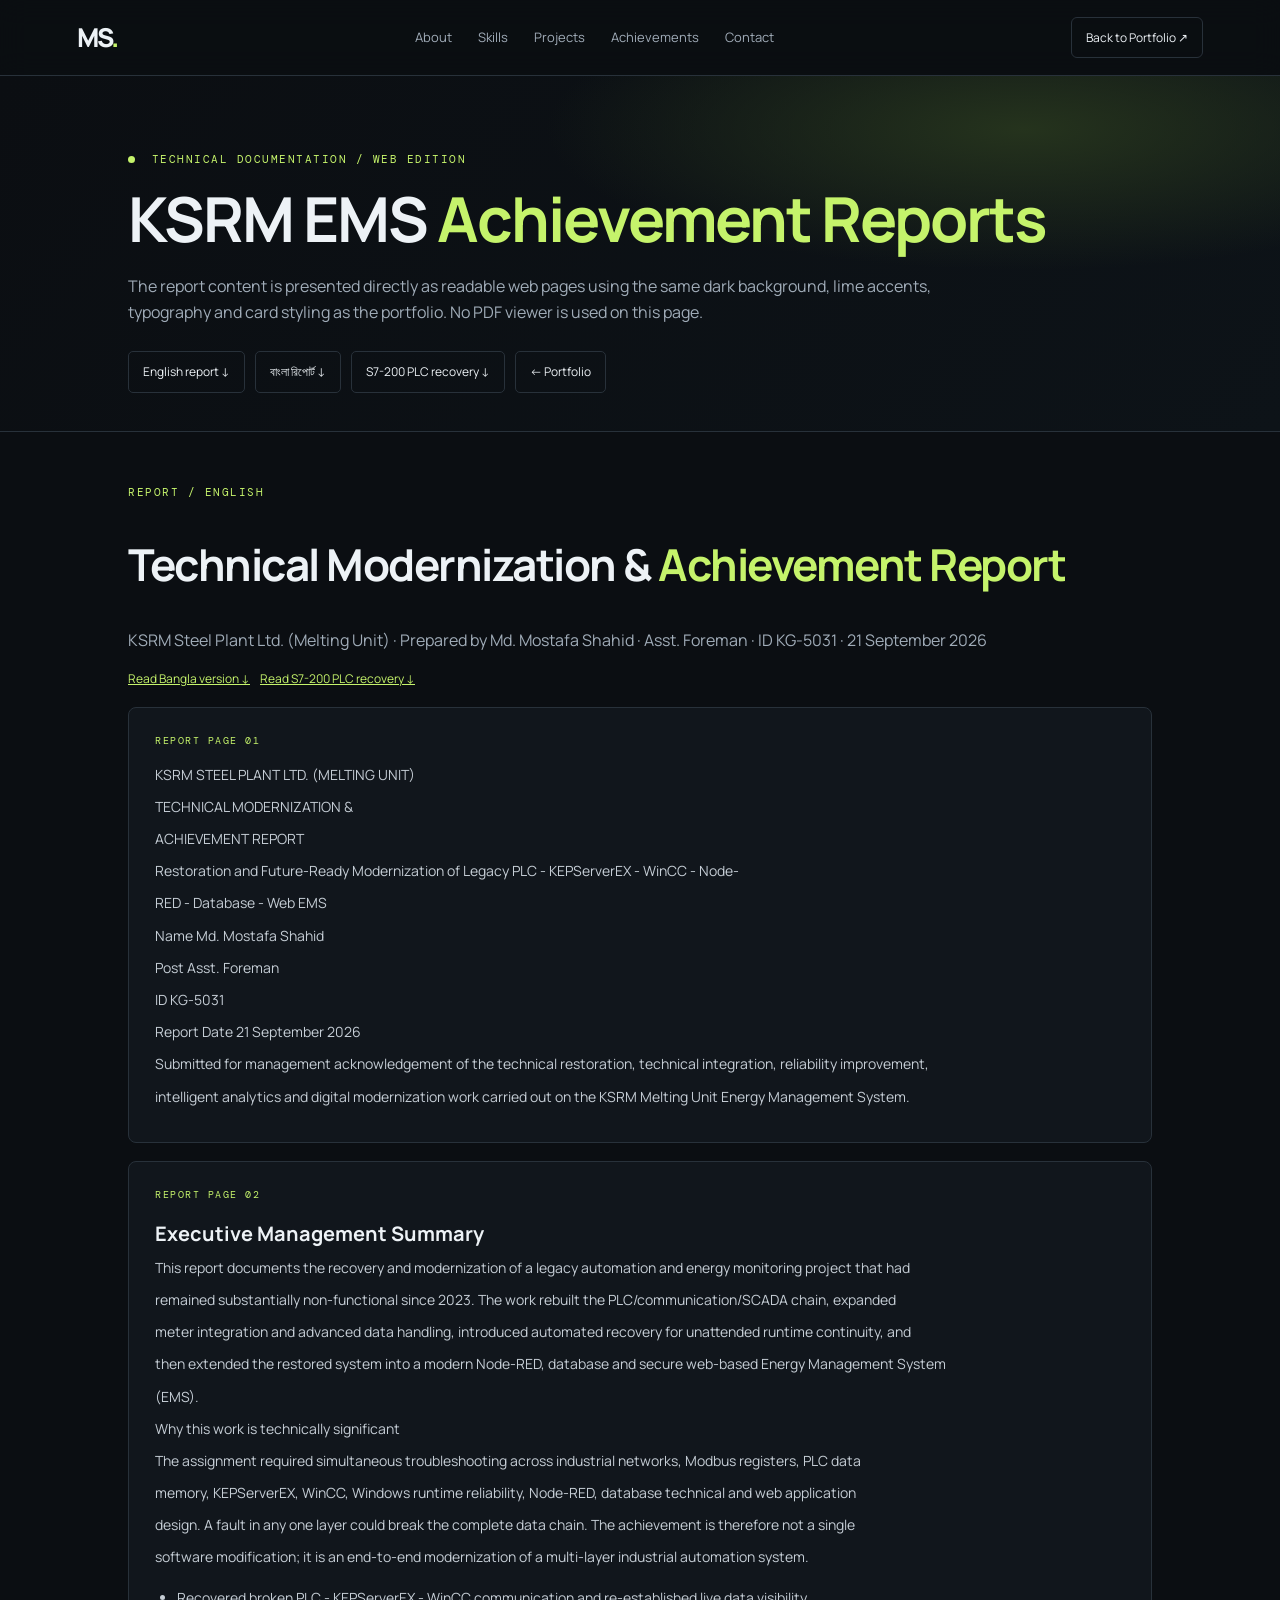
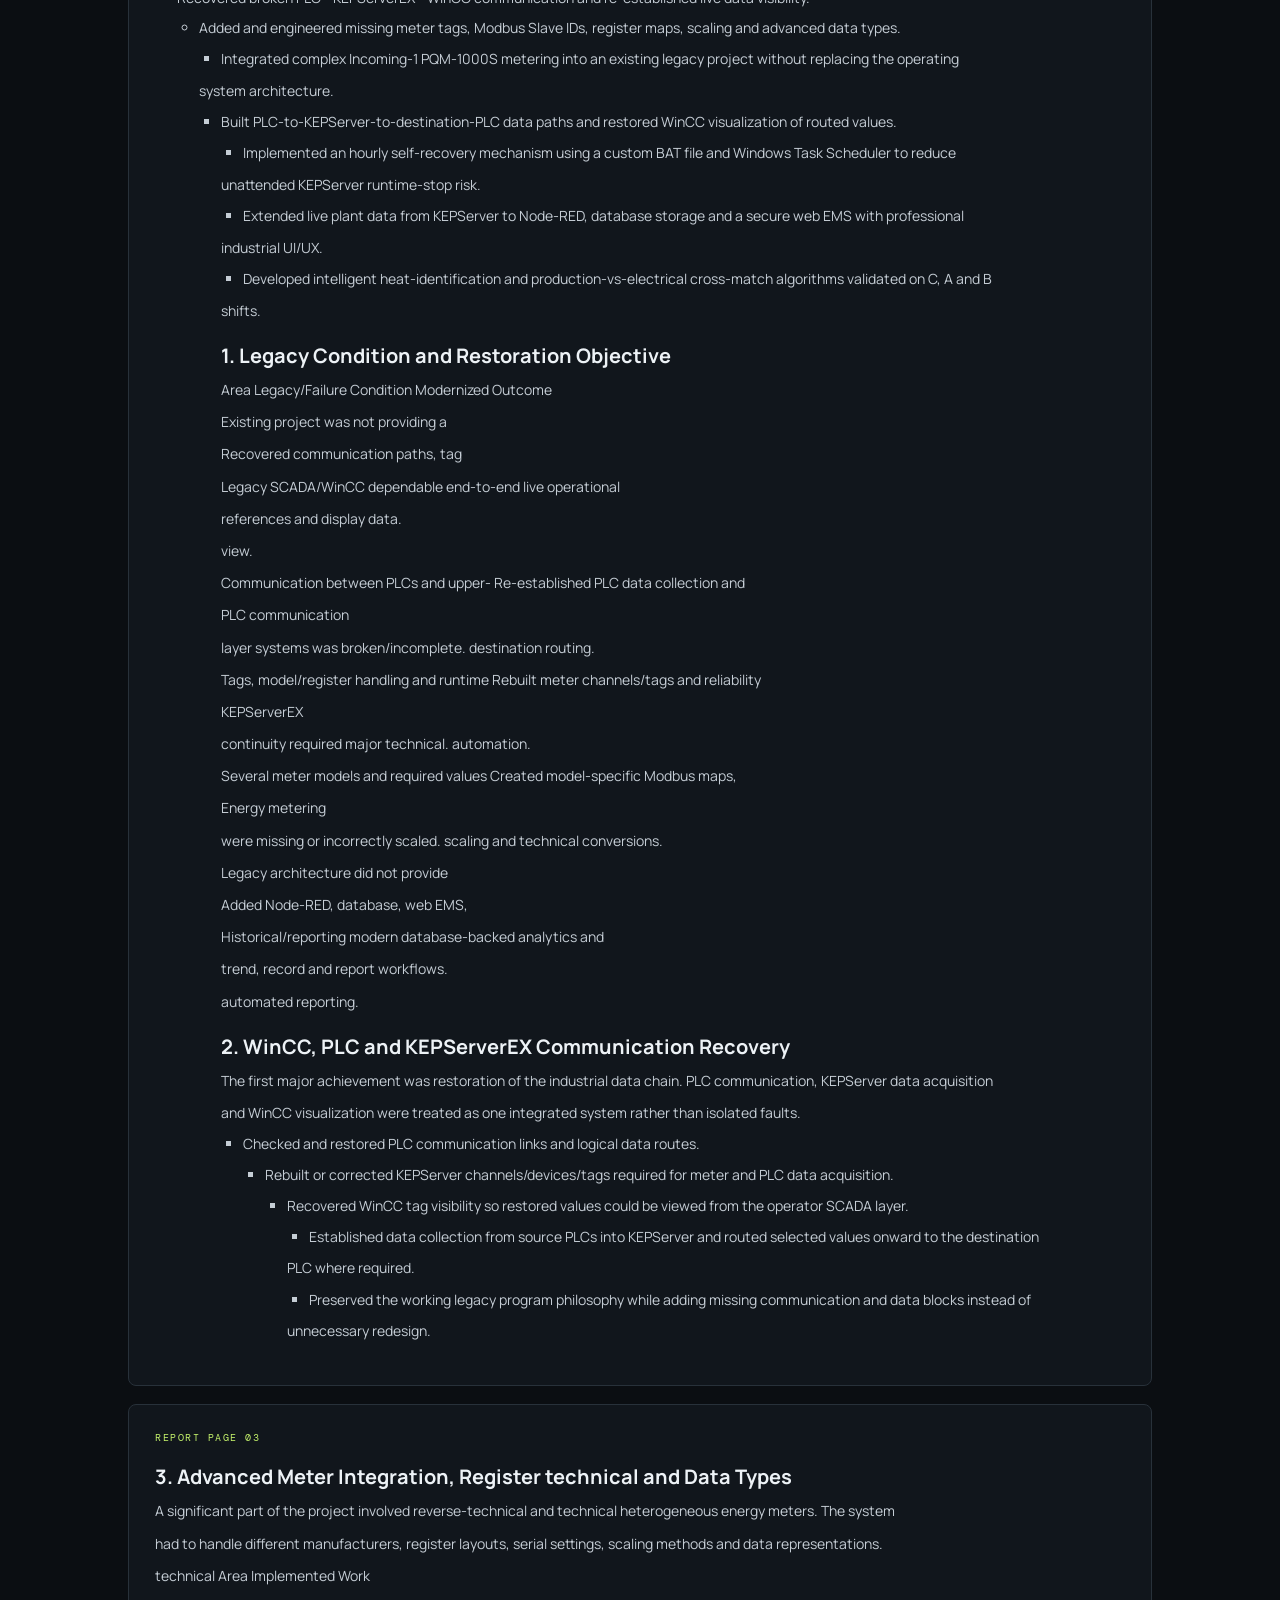
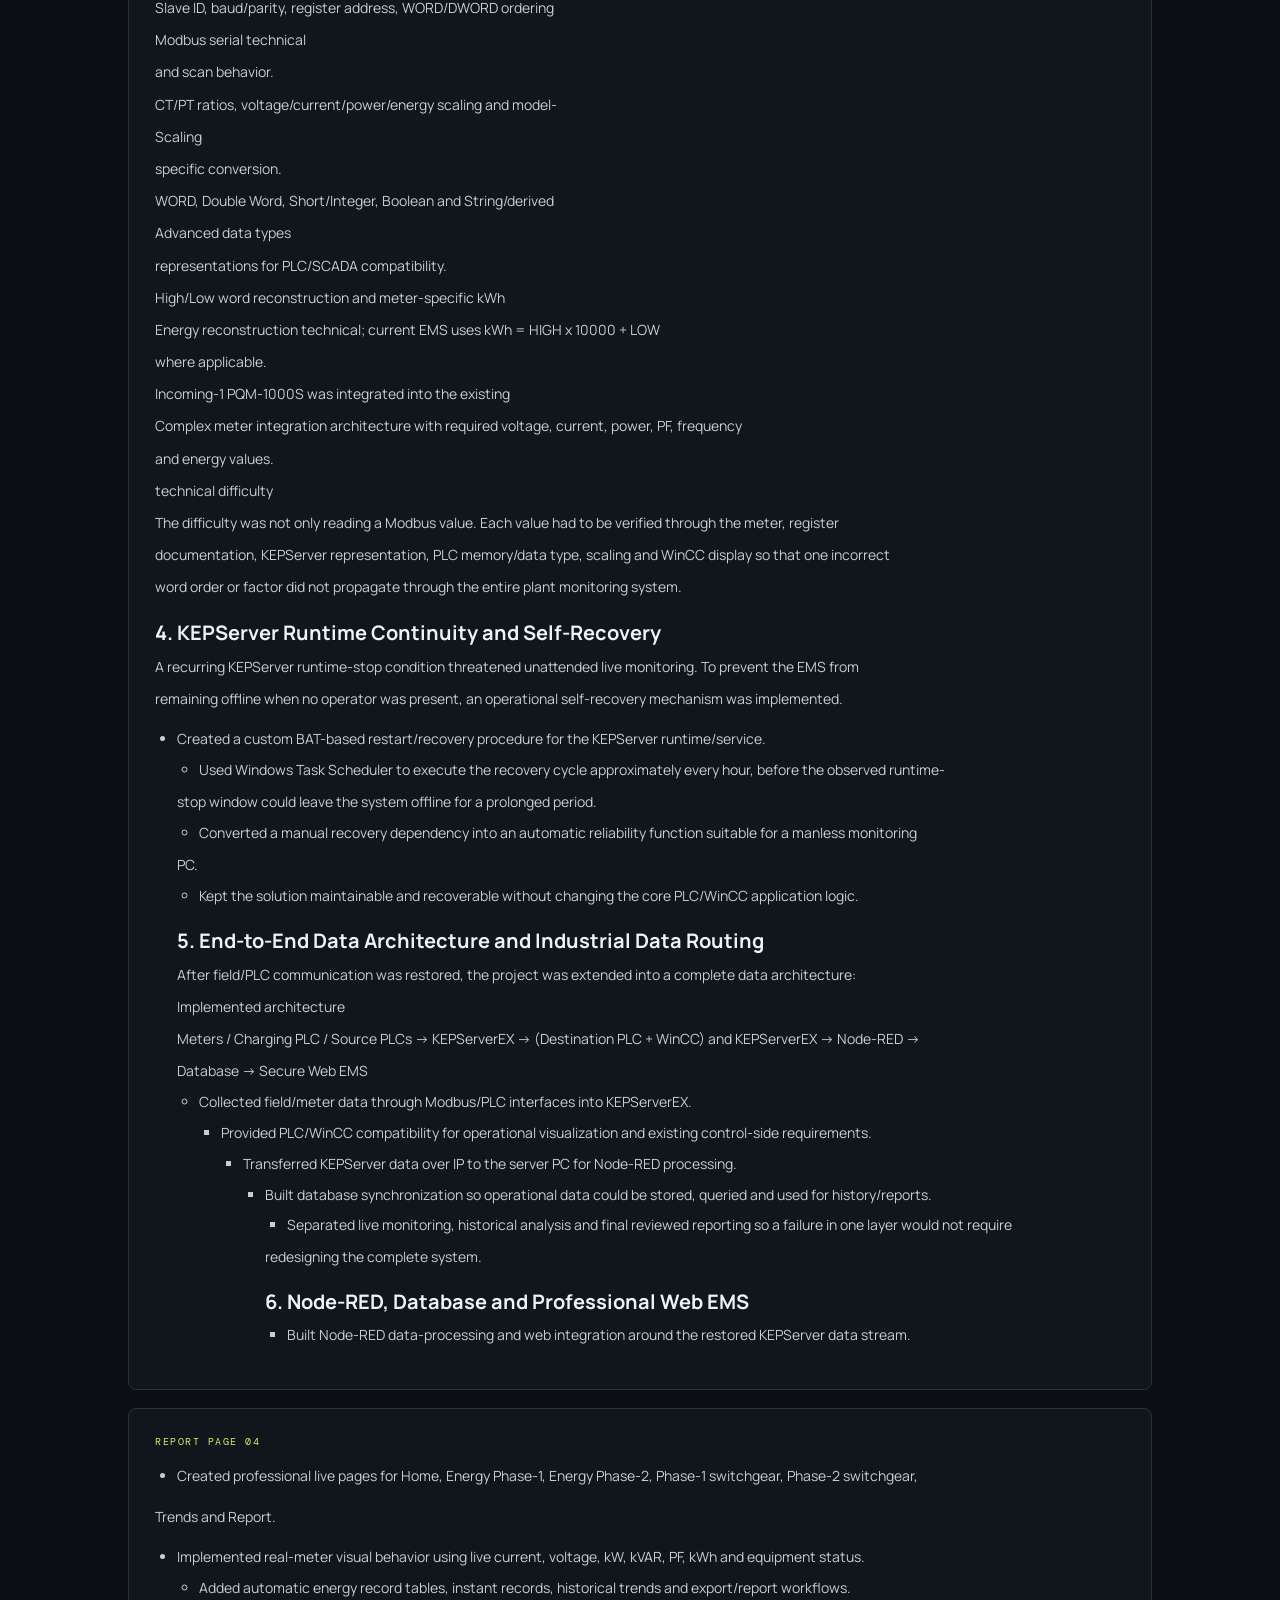
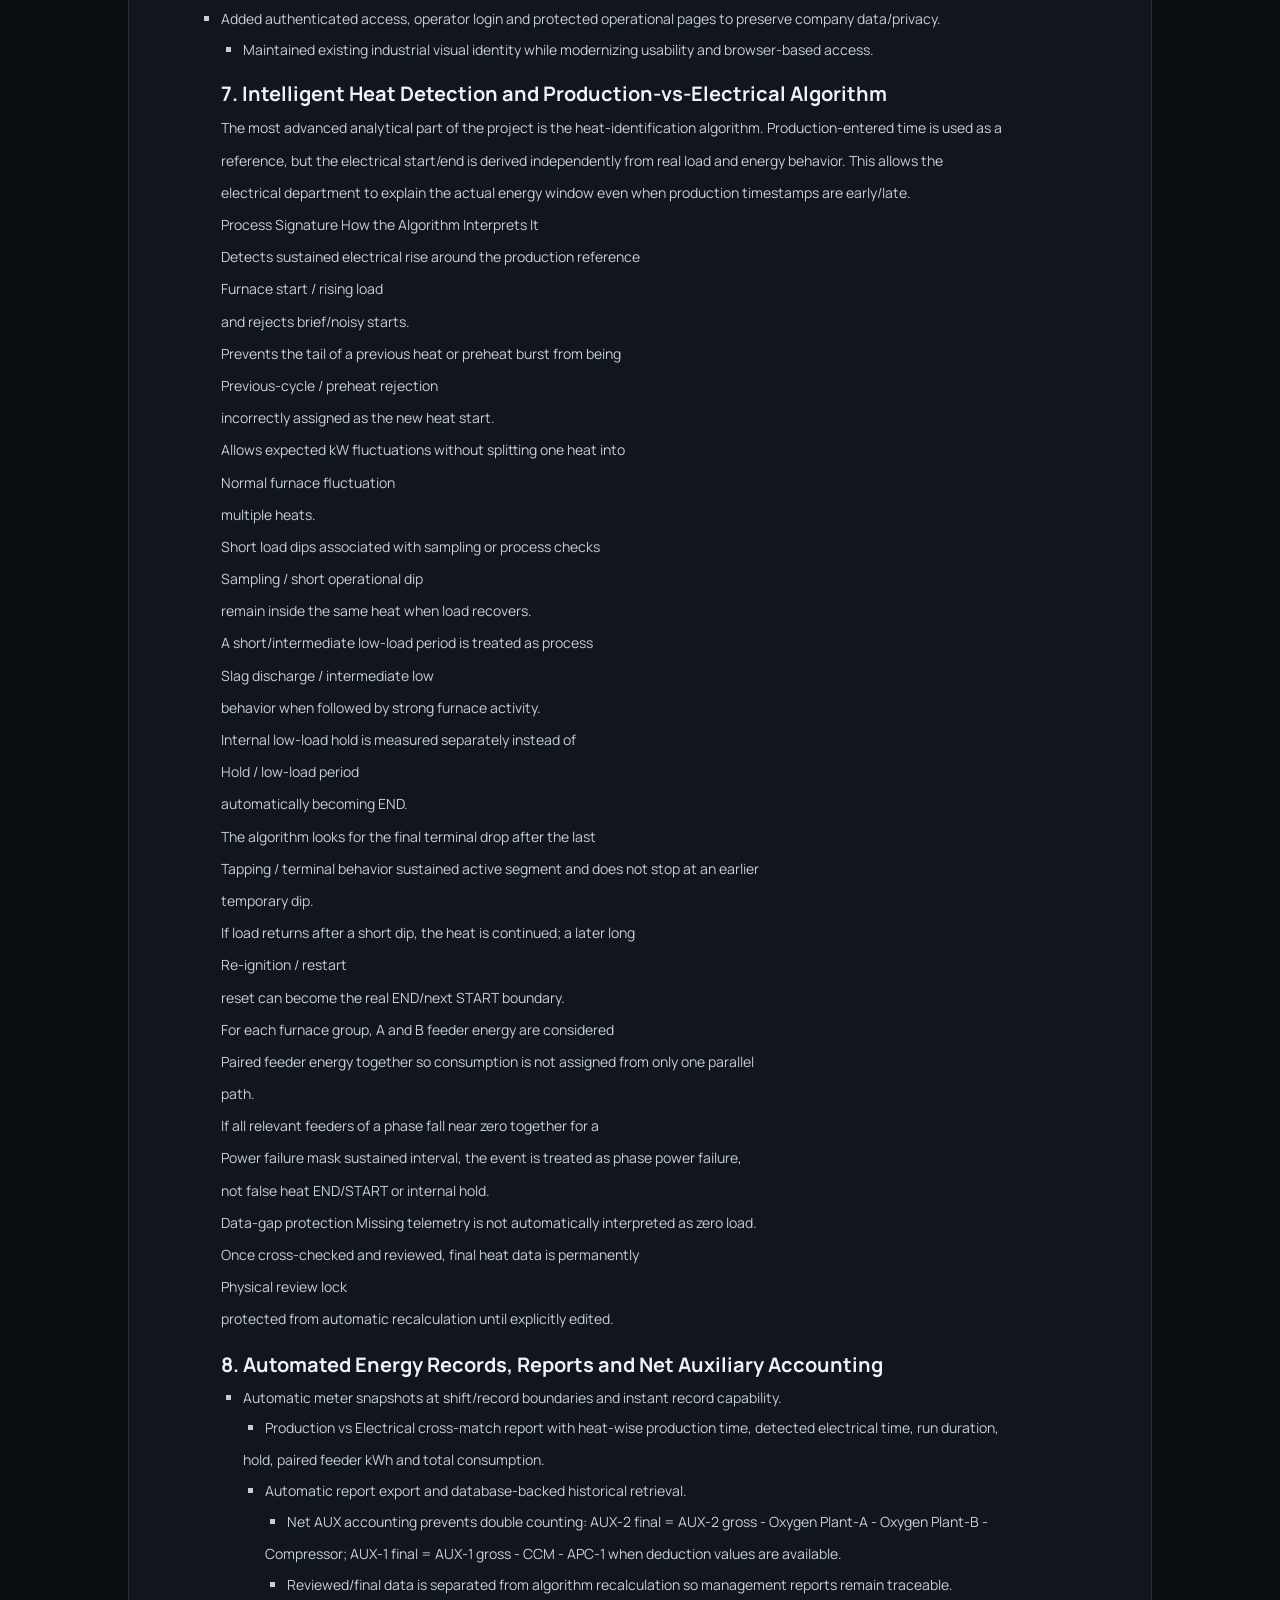
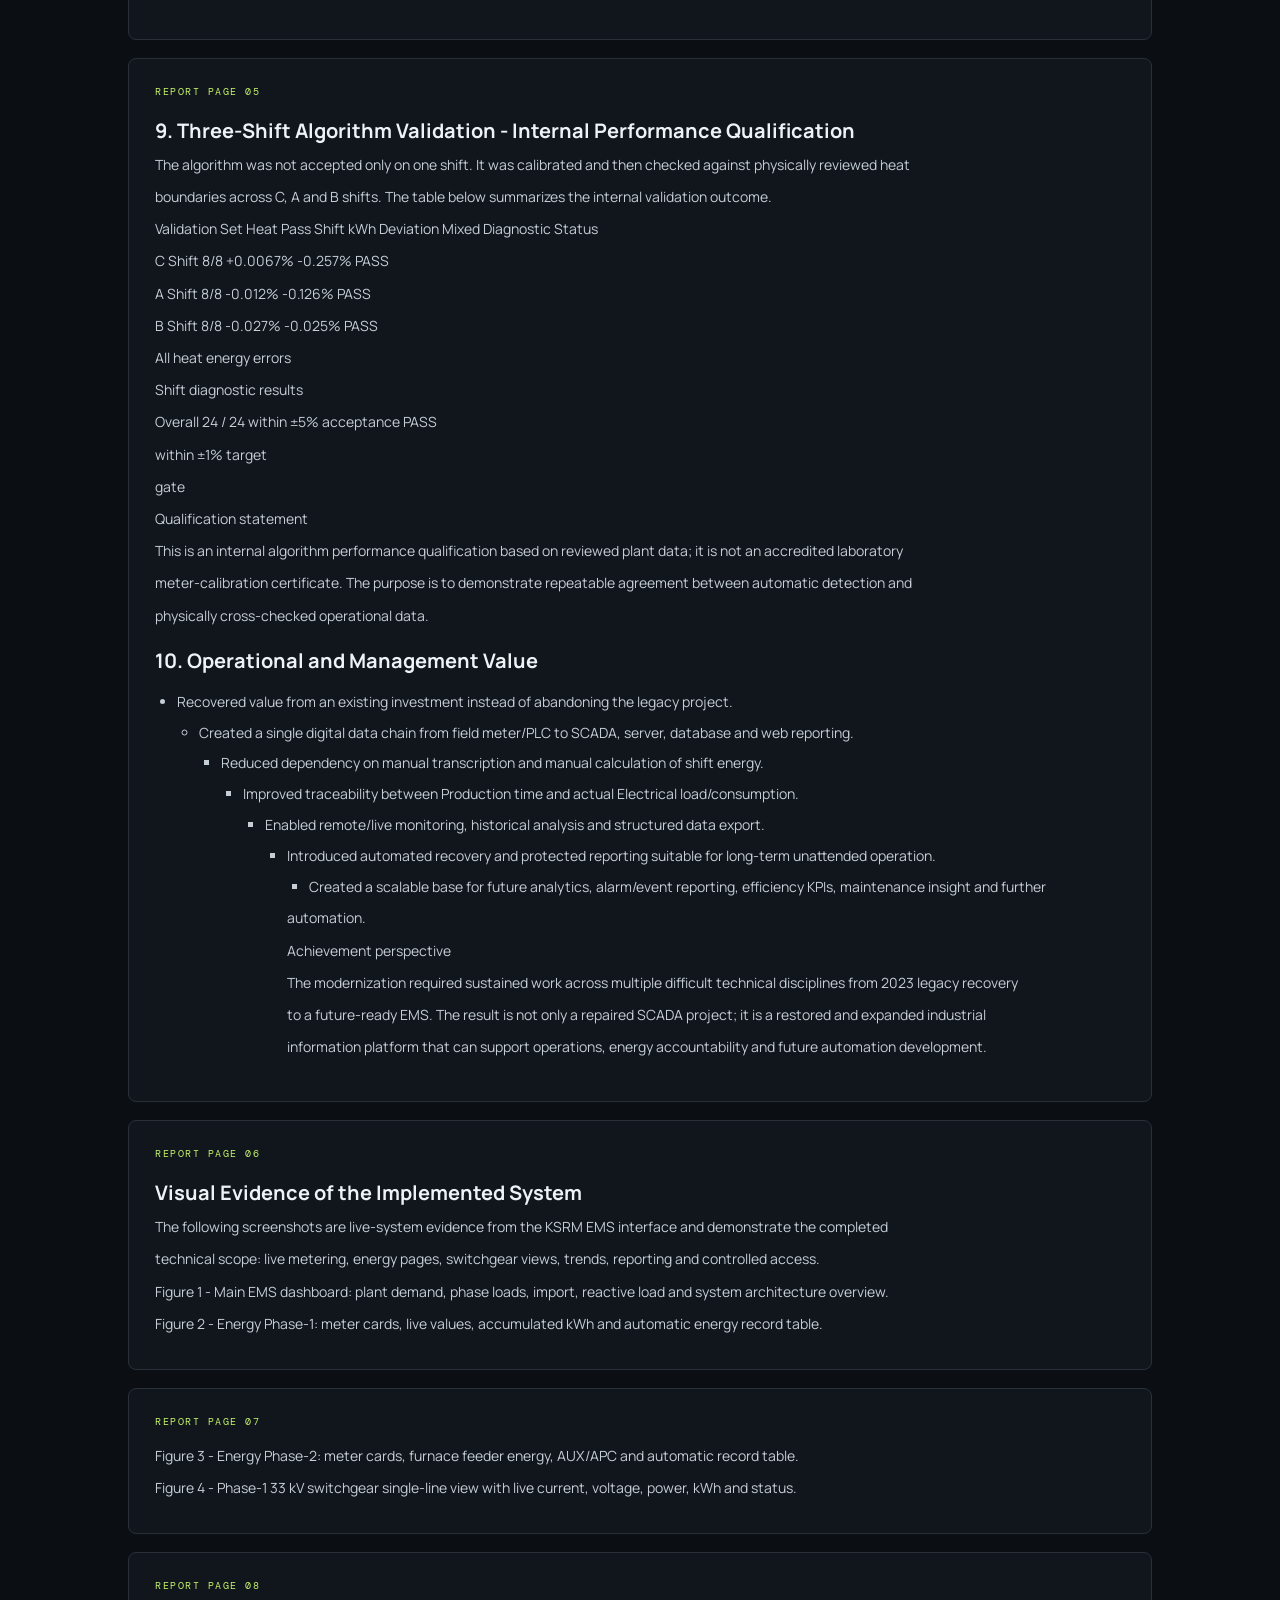
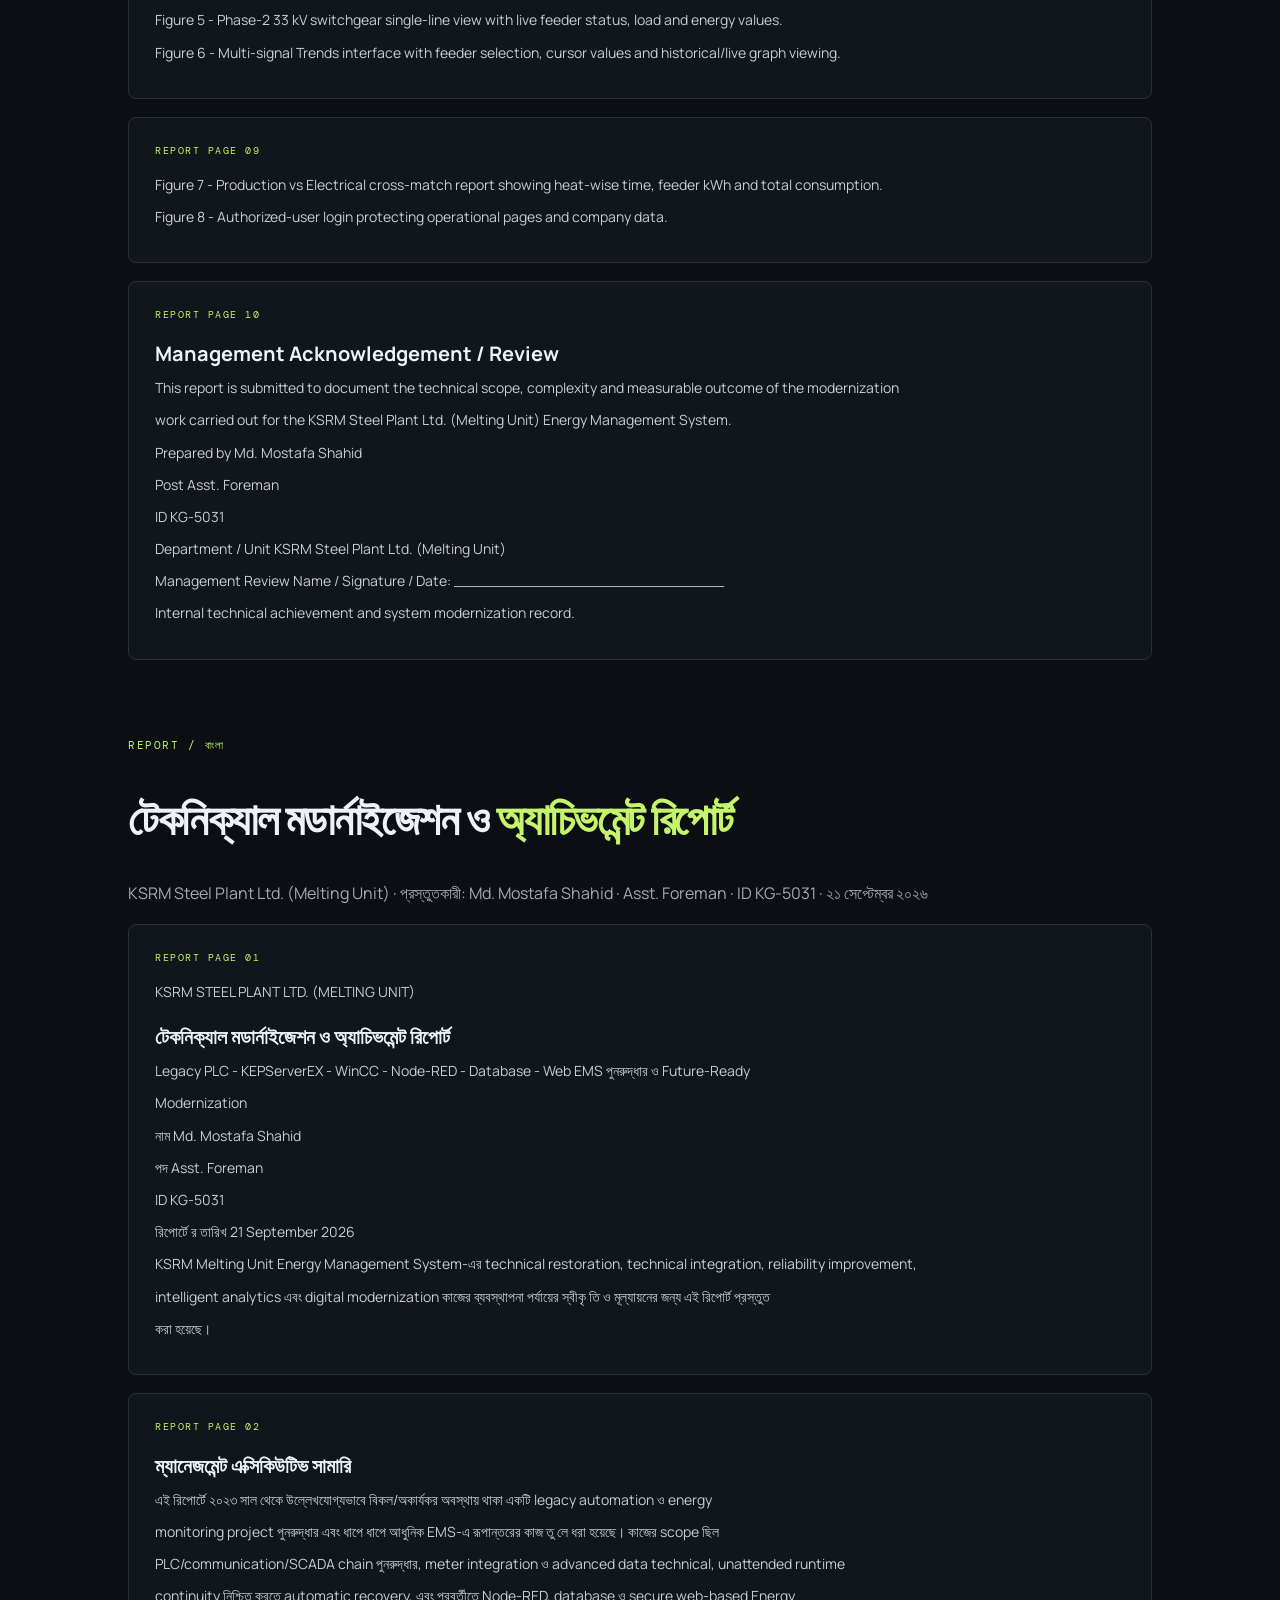
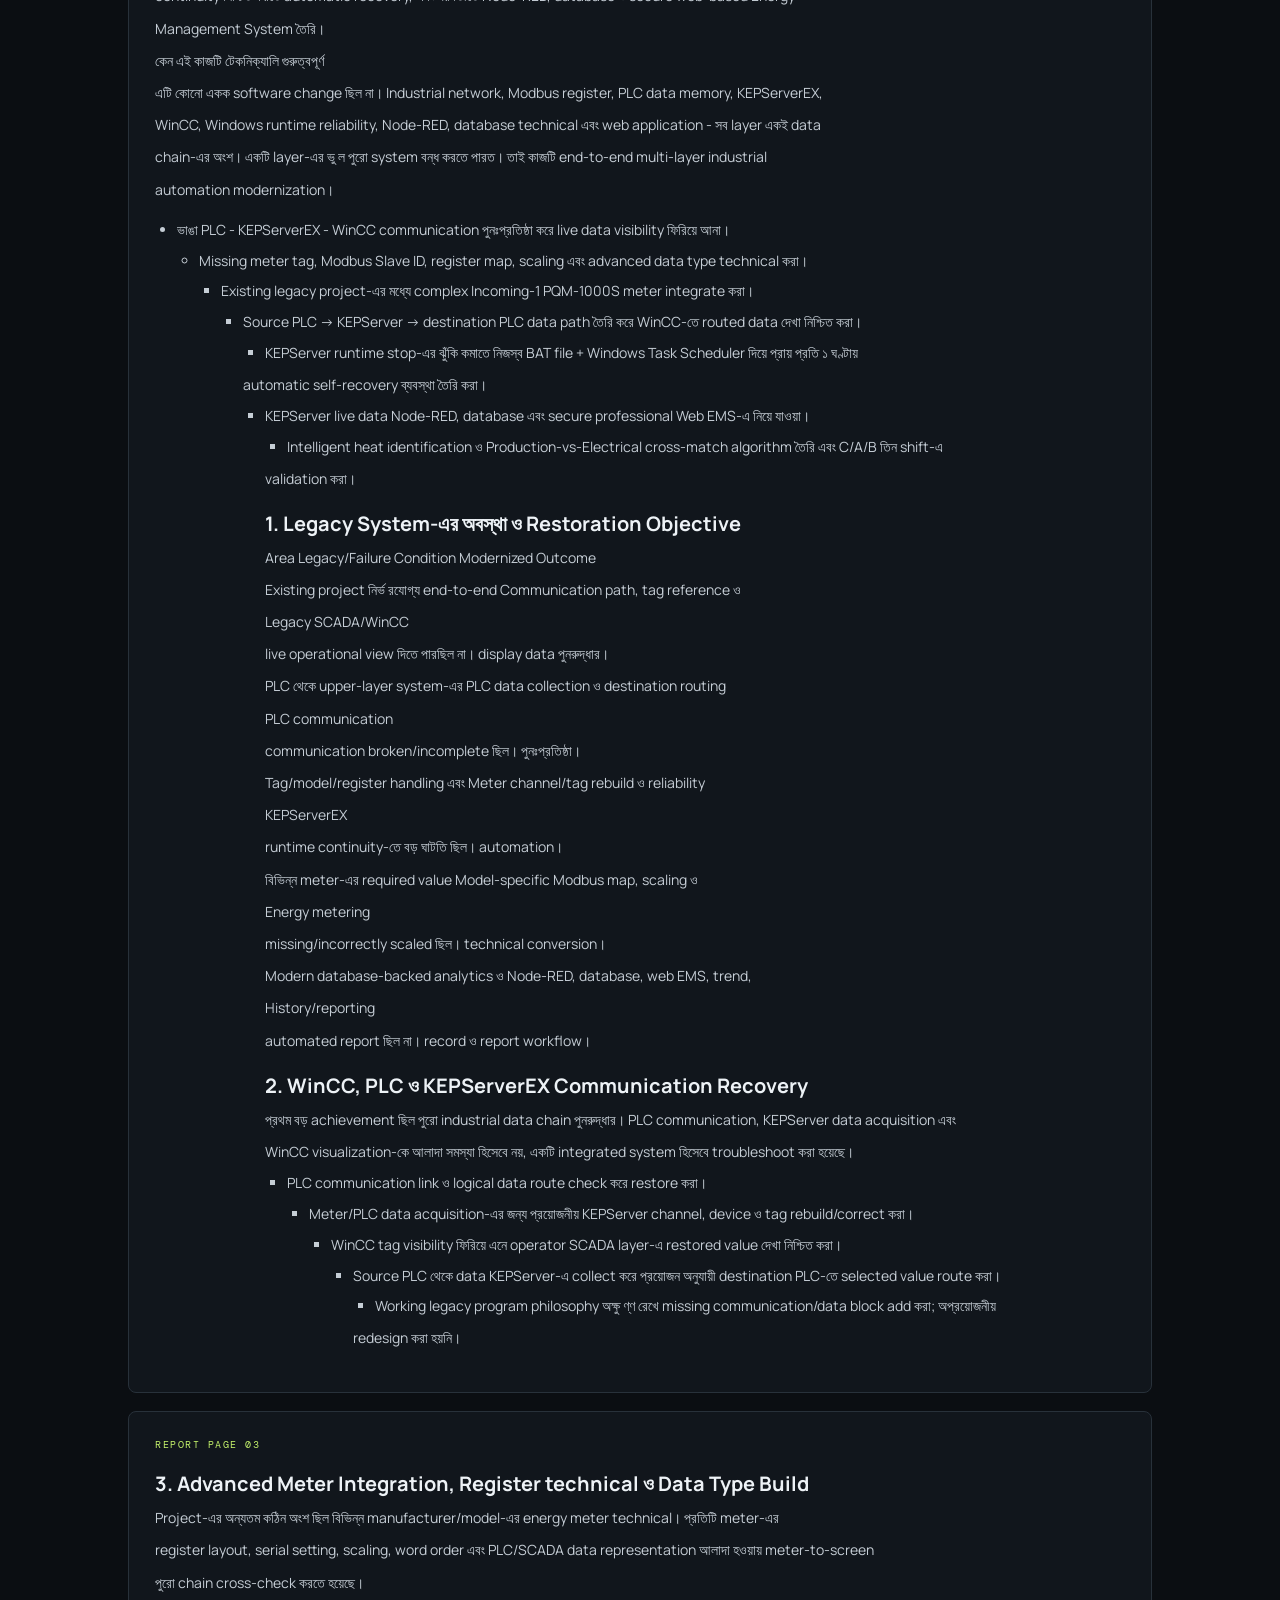
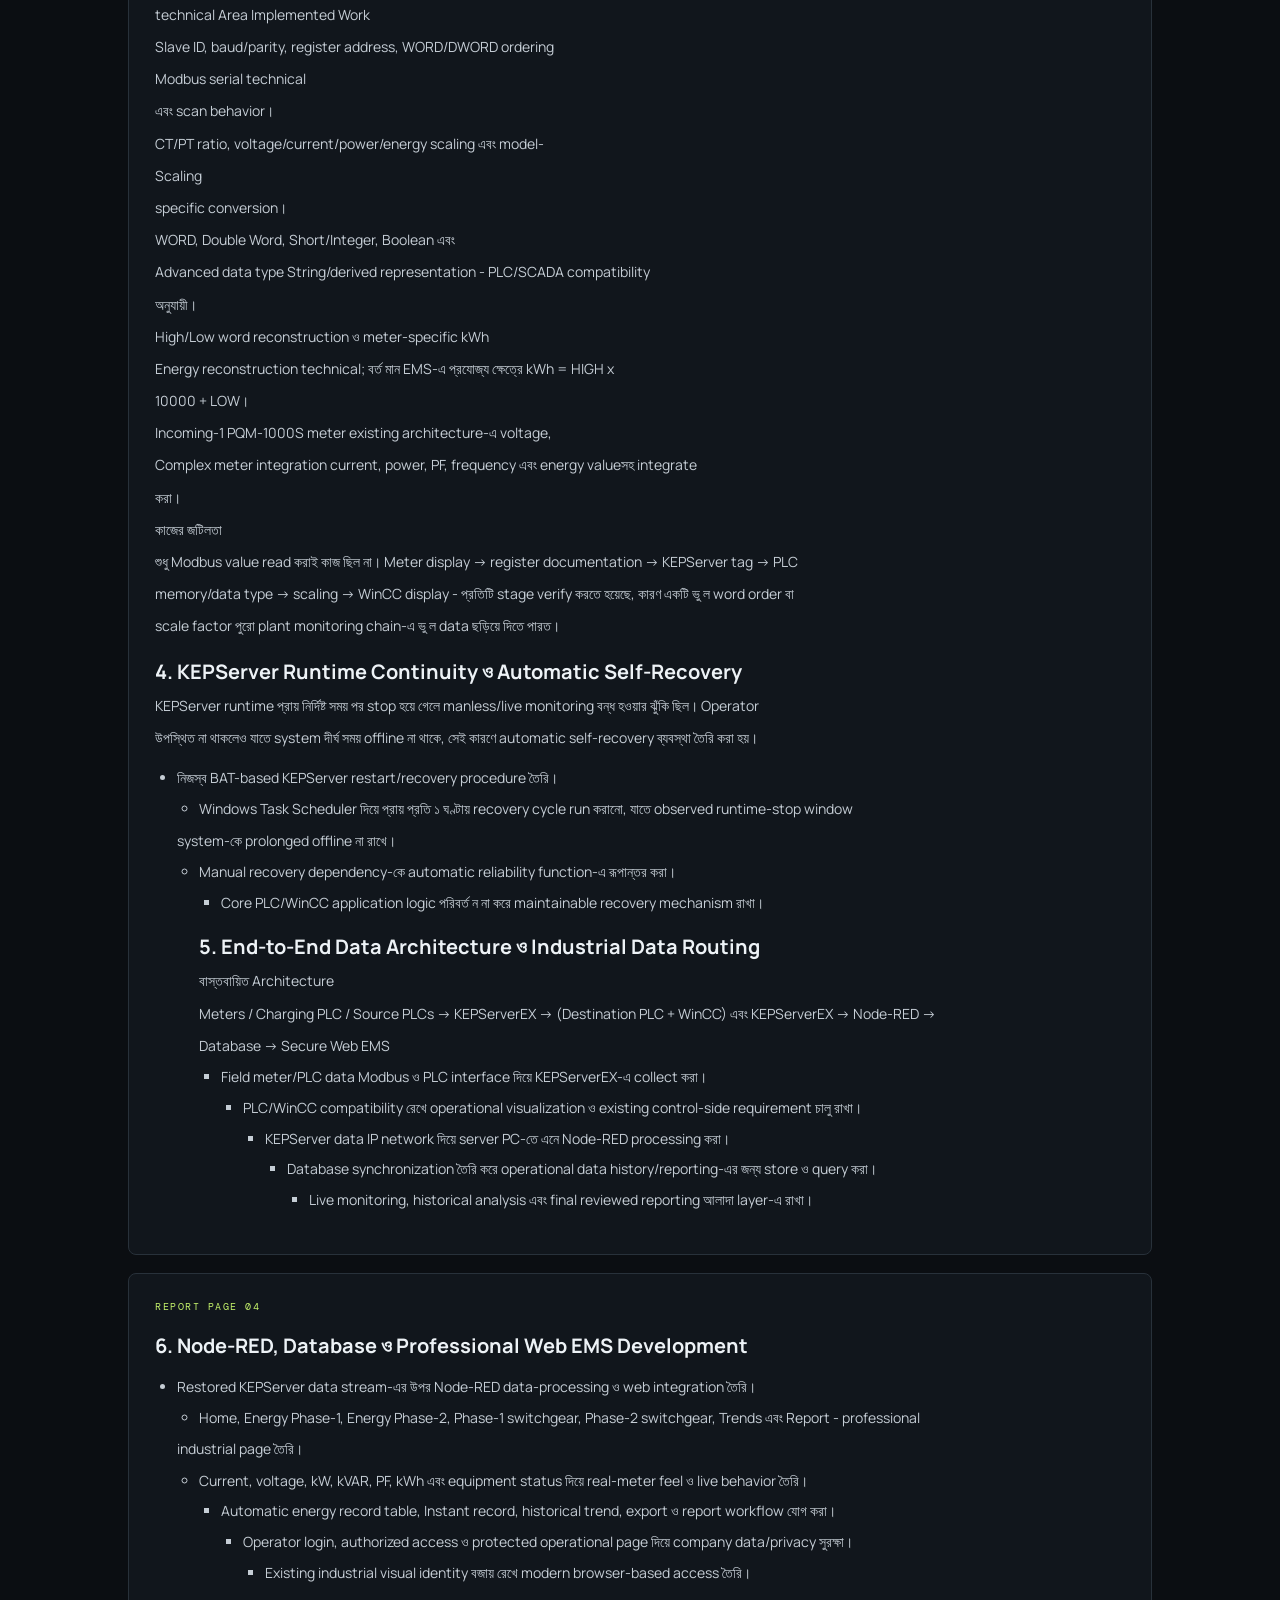
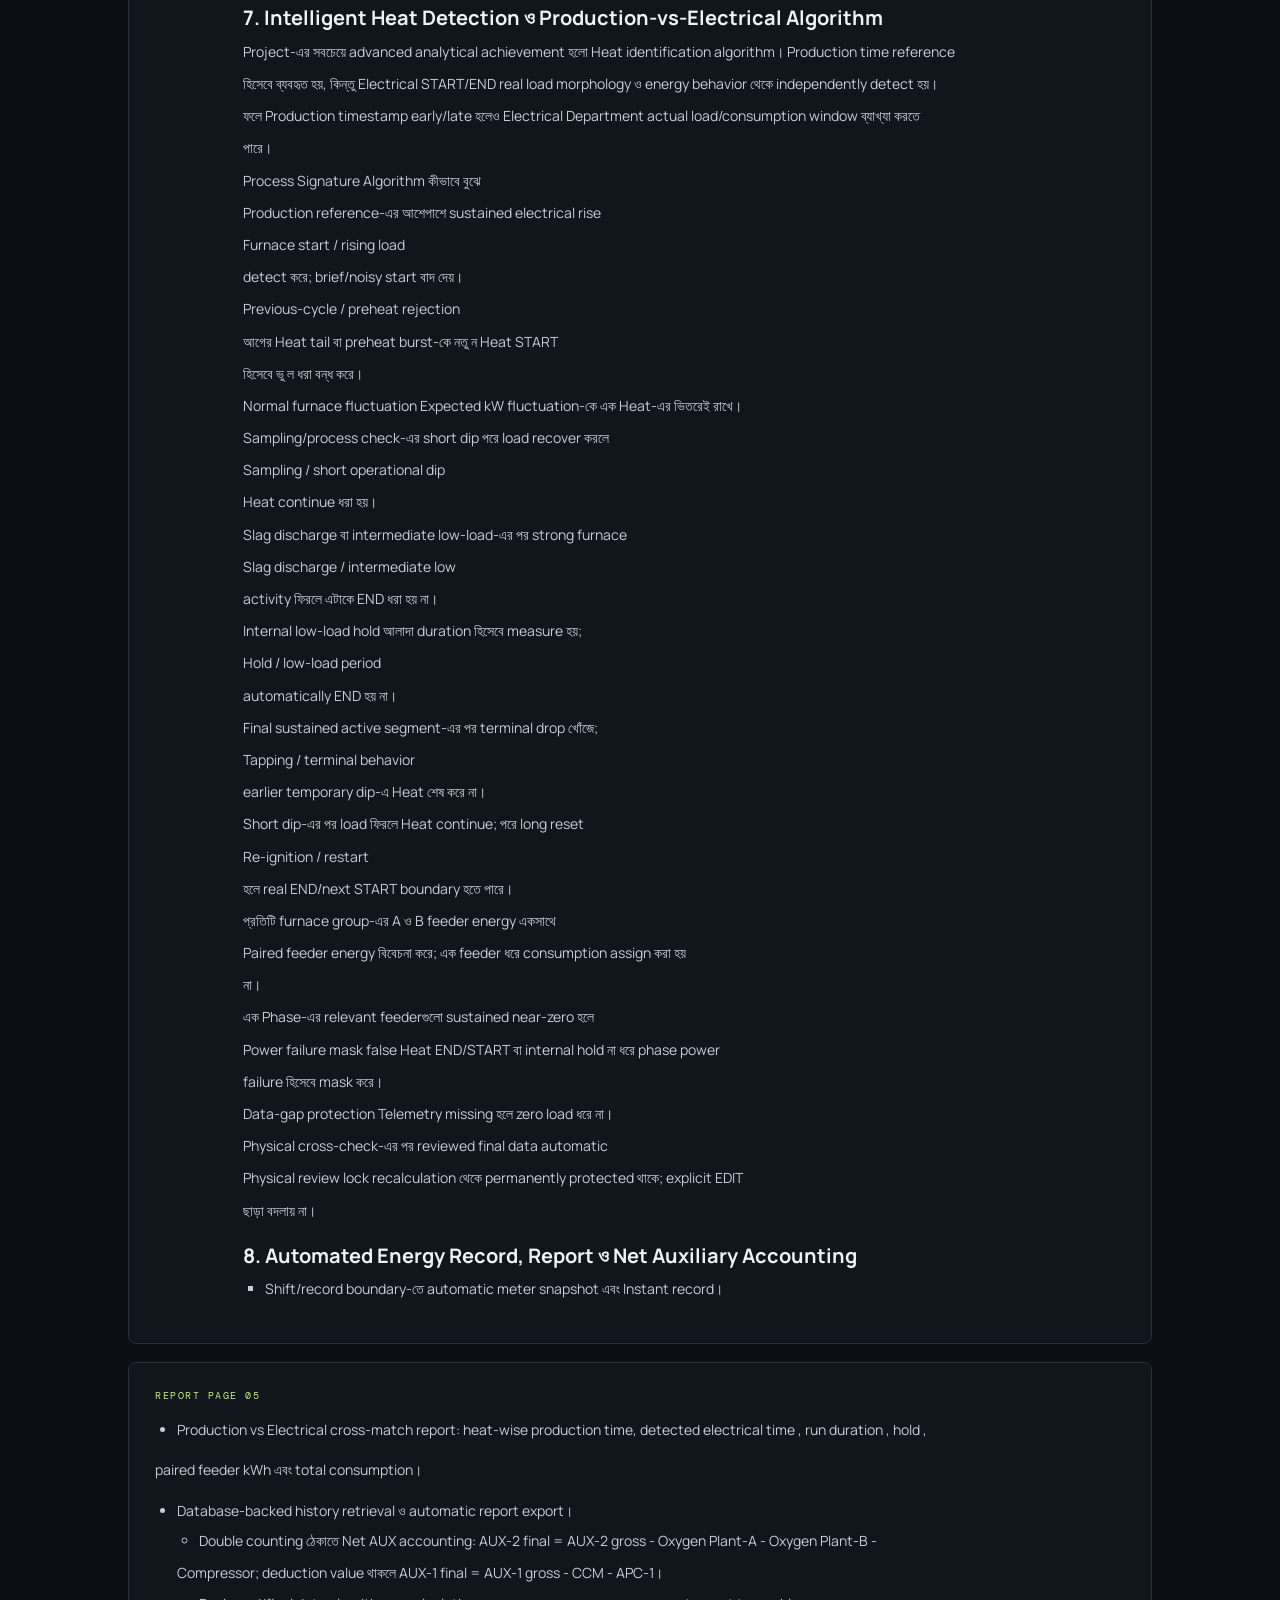
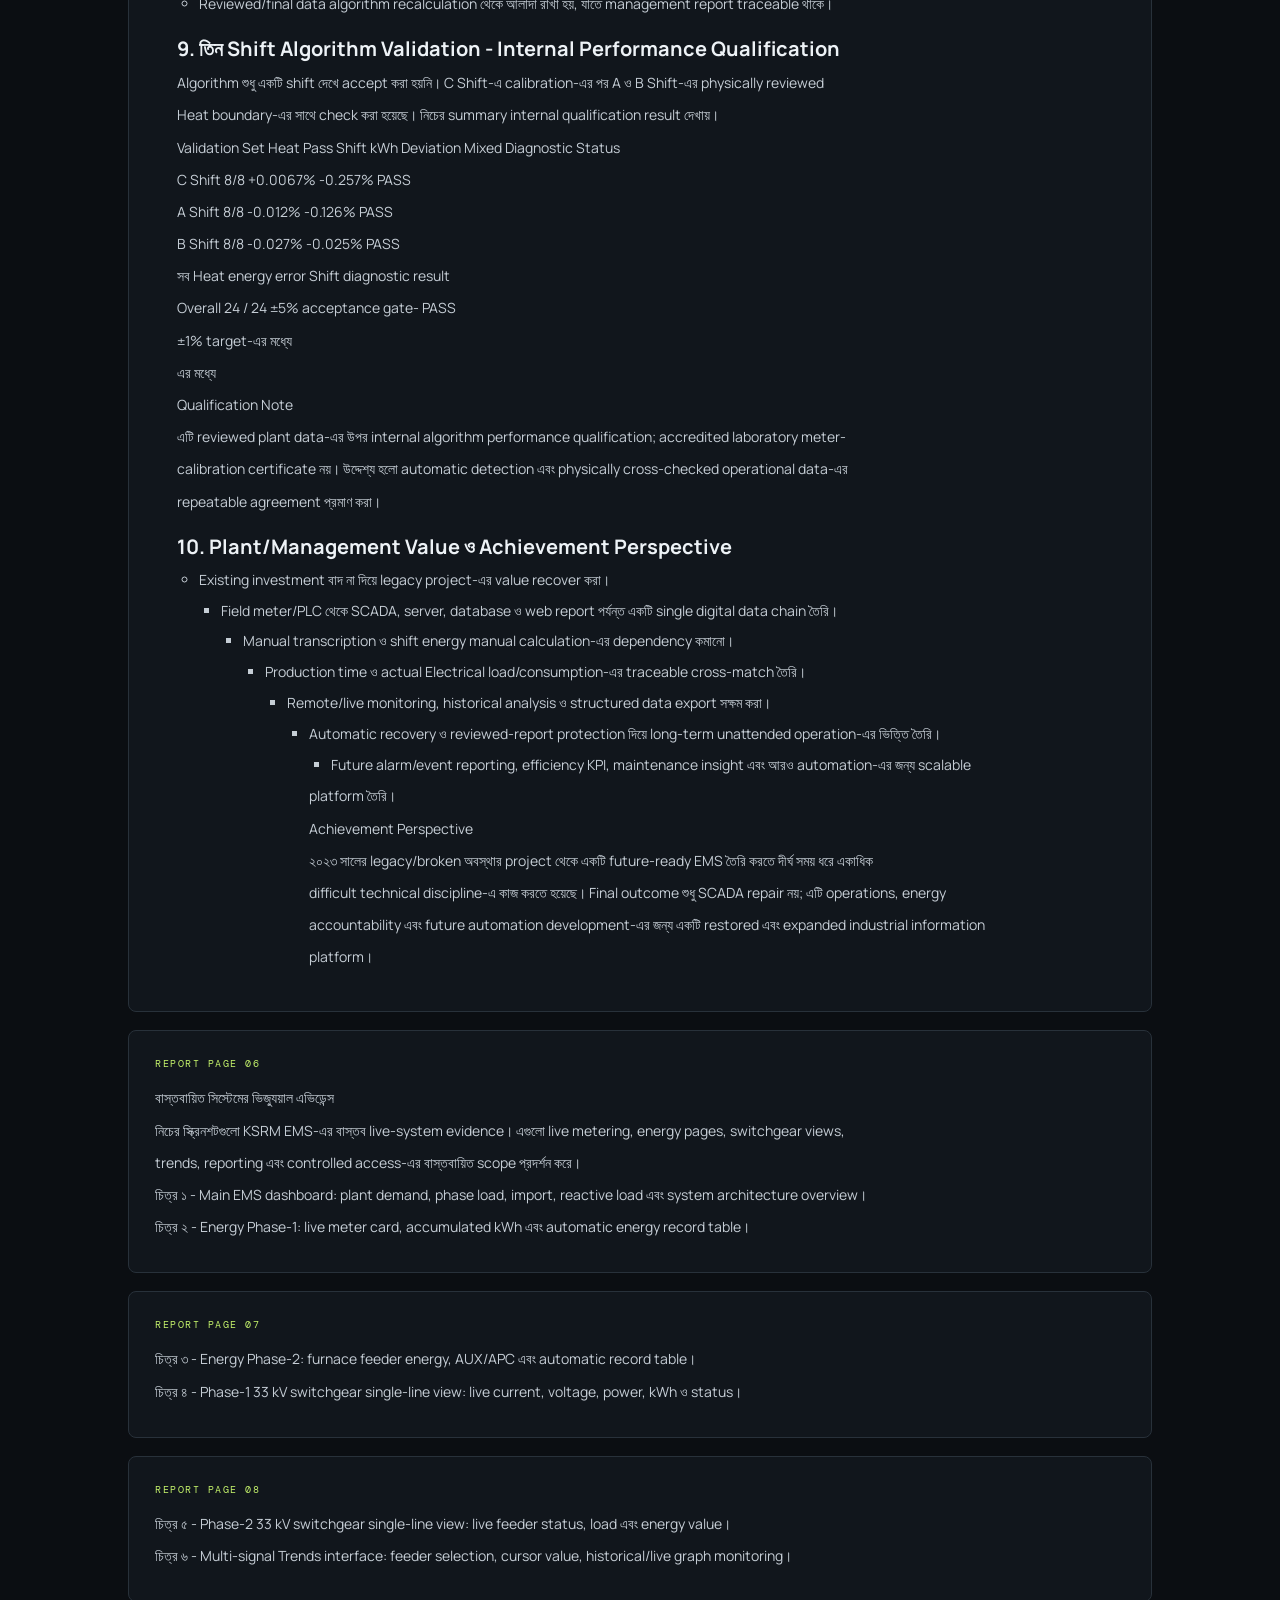
==== commit cddd54b7: "Remove Engineering wording and standardize designation to Asst. Foreman" ====
--- a/reports.html
+++ b/reports.html
@@ -1,3 +1,3 @@
 <!doctype html><html lang="en"><head><meta charset="utf-8"><meta name="viewport" content="width=device-width,initial-scale=1"><meta name="description" content="KSRM EMS technical modernization report presented as a themed web page"><title>KSRM EMS Reports | MD. Mostafa Shahid</title><link rel="stylesheet" href="styles.css"><style>
 .report-hero{padding:76px 10vw 38px;background:radial-gradient(ellipse at 80% 15%,#25331d 0,transparent 33%),linear-gradient(130deg,#0b0e12,#0d1318);border-bottom:1px solid var(--line)}.report-hero h1{font-size:clamp(34px,5vw,62px);letter-spacing:-2px;line-height:1.08;margin:20px 0}.report-hero p{max-width:820px;color:var(--muted)}.report-nav{display:flex;gap:10px;flex-wrap:wrap;margin-top:25px}.report-nav a{border:1px solid var(--line);border-radius:5px;padding:10px 14px;font-size:12px}.report-shell{padding:45px 10vw 80px}.report-section{scroll-margin-top:95px;margin-bottom:70px}.report-section>h2{font-size:clamp(28px,4vw,44px);letter-spacing:-1.5px;line-height:1.15}.report-intro{color:var(--muted);max-width:900px}.report-page{padding:26px;margin:18px 0;background:var(--panel);border:1px solid var(--line);border-radius:8px;overflow-wrap:anywhere}.page-number{display:block;font:10px 'DM Mono',monospace;letter-spacing:1.5px;color:var(--accent);margin-bottom:15px}.report-page h3{font-size:20px;line-height:1.3;margin:20px 0 8px;color:var(--text)}.report-page p{margin:7px 0;color:#c5cdd5;font-size:14px;line-height:1.8}.report-page ul{padding-left:22px;color:#c5cdd5}.report-page li{margin:7px 0;font-size:14px;line-height:1.7}.report-tools{display:flex;gap:10px;flex-wrap:wrap}.report-tools a{font-size:12px;color:var(--accent);text-decoration:underline}html{scroll-padding-top:95px}@media(max-width:600px){.report-hero,.report-shell{padding-left:6vw;padding-right:6vw}.report-page{padding:17px}.report-page p,.report-page li{font-size:13px}}
-</style></head><body><header class="top"><a class="brand" href="index.html#home">MS<span>.</span></a><nav><a href="index.html#about">About</a><a href="index.html#skills">Skills</a><a href="index.html#projects">Projects</a><a href="index.html#achievements">Achievements</a><a href="index.html#contact">Contact</a></nav><a class="navbtn" href="index.html#achievements">Back to Portfolio ↗</a></header><main><section class="report-hero"><div class="eyebrow"><span class="dot"></span> TECHNICAL DOCUMENTATION / WEB EDITION</div><h1>KSRM EMS <em>Achievement Reports</em></h1><p>The report content is presented directly as readable web pages using the same dark background, lime accents, typography and card styling as the portfolio. No PDF viewer is used on this page.</p><div class="report-nav"><a href="#english">English report ↓</a><a href="#bangla">বাংলা রিপোর্ট ↓</a><a href="#version-b">S7-200 PLC recovery ↓</a><a href="index.html#achievements">← Portfolio</a></div></section><div class="report-shell"><section class="report-section" id="english"><span class="eyebrow">REPORT / ENGLISH</span><h2>Technical Modernization & <em>Achievement Report</em></h2><p class="report-intro">KSRM Steel Plant Ltd. (Melting Unit) · Prepared by Md. Mostafa Shahid · Asst. Foreman · ID KG-5031 · 21 September 2026</p><div class="report-tools"><a href="#bangla">Read Bangla version ↓</a><a href="#version-b">Read S7-200 PLC recovery ↓</a></div><article class="report-page"><span class="page-number">REPORT PAGE 01</span><p>KSRM STEEL PLANT LTD. (MELTING UNIT)</p><p>TECHNICAL MODERNIZATION &amp;</p><p>ACHIEVEMENT REPORT</p><p>Restoration and Future-Ready Modernization of Legacy PLC - KEPServerEX - WinCC - Node-</p><p>RED - Database - Web EMS</p><p>Name Md. Mostafa Shahid</p><p>Post Asst. Foreman</p><p>ID KG-5031</p><p>Report Date 21 September 2026</p><p>Submitted for management acknowledgement of the technical restoration, engineering integration, reliability improvement,</p><p>intelligent analytics and digital modernization work carried out on the KSRM Melting Unit Energy Management System.</p></article><article class="report-page"><span class="page-number">REPORT PAGE 02</span><h3>Executive Management Summary</h3><p>This report documents the recovery and modernization of a legacy automation and energy monitoring project that had</p><p>remained substantially non-functional since 2023. The work rebuilt the PLC/communication/SCADA chain, expanded</p><p>meter integration and advanced data handling, introduced automated recovery for unattended runtime continuity, and</p><p>then extended the restored system into a modern Node-RED, database and secure web-based Energy Management System</p><p>(EMS).</p><p>Why this work is technically significant</p><p>The assignment required simultaneous troubleshooting across industrial networks, Modbus registers, PLC data</p><p>memory, KEPServerEX, WinCC, Windows runtime reliability, Node-RED, database engineering and web application</p><p>design. A fault in any one layer could break the complete data chain. The achievement is therefore not a single</p><p>software modification; it is an end-to-end modernization of a multi-layer industrial automation system.</p><ul><li>Recovered broken PLC - KEPServerEX - WinCC communication and re-established live data visibility.</li><ul><li>Added and engineered missing meter tags, Modbus Slave IDs, register maps, scaling and advanced data types.</li><ul><li>Integrated complex Incoming-1 PQM-1000S metering into an existing legacy project without replacing the operating</li></ul><p>system architecture.</p><ul><li>Built PLC-to-KEPServer-to-destination-PLC data paths and restored WinCC visualization of routed values.</li><ul><li>Implemented an hourly self-recovery mechanism using a custom BAT file and Windows Task Scheduler to reduce</li></ul><p>unattended KEPServer runtime-stop risk.</p><ul><li>Extended live plant data from KEPServer to Node-RED, database storage and a secure web EMS with professional</li></ul><p>industrial UI/UX.</p><ul><li>Developed intelligent heat-identification and production-vs-electrical cross-match algorithms validated on C, A and B</li></ul><p>shifts.</p><h3>1. Legacy Condition and Restoration Objective</h3><p>Area Legacy/Failure Condition Modernized Outcome</p><p>Existing project was not providing a</p><p>Recovered communication paths, tag</p><p>Legacy SCADA/WinCC dependable end-to-end live operational</p><p>references and display data.</p><p>view.</p><p>Communication between PLCs and upper- Re-established PLC data collection and</p><p>PLC communication</p><p>layer systems was broken/incomplete. destination routing.</p><p>Tags, model/register handling and runtime Rebuilt meter channels/tags and reliability</p><p>KEPServerEX</p><p>continuity required major engineering. automation.</p><p>Several meter models and required values Created model-specific Modbus maps,</p><p>Energy metering</p><p>were missing or incorrectly scaled. scaling and engineering conversions.</p><p>Legacy architecture did not provide</p><p>Added Node-RED, database, web EMS,</p><p>Historical/reporting modern database-backed analytics and</p><p>trend, record and report workflows.</p><p>automated reporting.</p><h3>2. WinCC, PLC and KEPServerEX Communication Recovery</h3><p>The first major achievement was restoration of the industrial data chain. PLC communication, KEPServer data acquisition</p><p>and WinCC visualization were treated as one integrated system rather than isolated faults.</p><ul><li>Checked and restored PLC communication links and logical data routes.</li><ul><li>Rebuilt or corrected KEPServer channels/devices/tags required for meter and PLC data acquisition.</li><ul><li>Recovered WinCC tag visibility so restored values could be viewed from the operator SCADA layer.</li><ul><li>Established data collection from source PLCs into KEPServer and routed selected values onward to the destination</li></ul><p>PLC where required.</p><ul><li>Preserved the working legacy program philosophy while adding missing communication and data blocks instead of</li></ul><p>unnecessary redesign.</p></article><article class="report-page"><span class="page-number">REPORT PAGE 03</span><h3>3. Advanced Meter Integration, Register Engineering and Data Types</h3><p>A significant part of the project involved reverse-engineering and engineering heterogeneous energy meters. The system</p><p>had to handle different manufacturers, register layouts, serial settings, scaling methods and data representations.</p><p>Engineering Area Implemented Work</p><p>Slave ID, baud/parity, register address, WORD/DWORD ordering</p><p>Modbus serial engineering</p><p>and scan behavior.</p><p>CT/PT ratios, voltage/current/power/energy scaling and model-</p><p>Scaling</p><p>specific conversion.</p><p>WORD, Double Word, Short/Integer, Boolean and String/derived</p><p>Advanced data types</p><p>representations for PLC/SCADA compatibility.</p><p>High/Low word reconstruction and meter-specific kWh</p><p>Energy reconstruction engineering; current EMS uses kWh = HIGH x 10000 + LOW</p><p>where applicable.</p><p>Incoming-1 PQM-1000S was integrated into the existing</p><p>Complex meter integration architecture with required voltage, current, power, PF, frequency</p><p>and energy values.</p><p>Engineering difficulty</p><p>The difficulty was not only reading a Modbus value. Each value had to be verified through the meter, register</p><p>documentation, KEPServer representation, PLC memory/data type, scaling and WinCC display so that one incorrect</p><p>word order or factor did not propagate through the entire plant monitoring system.</p><h3>4. KEPServer Runtime Continuity and Self-Recovery</h3><p>A recurring KEPServer runtime-stop condition threatened unattended live monitoring. To prevent the EMS from</p><p>remaining offline when no operator was present, an operational self-recovery mechanism was implemented.</p><ul><li>Created a custom BAT-based restart/recovery procedure for the KEPServer runtime/service.</li><ul><li>Used Windows Task Scheduler to execute the recovery cycle approximately every hour, before the observed runtime-</li></ul><p>stop window could leave the system offline for a prolonged period.</p><ul><li>Converted a manual recovery dependency into an automatic reliability function suitable for a manless monitoring</li></ul><p>PC.</p><ul><li>Kept the solution maintainable and recoverable without changing the core PLC/WinCC application logic.</li></ul><h3>5. End-to-End Data Architecture and Industrial Data Routing</h3><p>After field/PLC communication was restored, the project was extended into a complete data architecture:</p><p>Implemented architecture</p><p>Meters / Charging PLC / Source PLCs -&gt; KEPServerEX -&gt; (Destination PLC + WinCC) and KEPServerEX -&gt; Node-RED -&gt;</p><p>Database -&gt; Secure Web EMS</p><ul><li>Collected field/meter data through Modbus/PLC interfaces into KEPServerEX.</li><ul><li>Provided PLC/WinCC compatibility for operational visualization and existing control-side requirements.</li><ul><li>Transferred KEPServer data over IP to the server PC for Node-RED processing.</li><ul><li>Built database synchronization so operational data could be stored, queried and used for history/reports.</li><ul><li>Separated live monitoring, historical analysis and final reviewed reporting so a failure in one layer would not require</li></ul><p>redesigning the complete system.</p><h3>6. Node-RED, Database and Professional Web EMS</h3><ul><li>Built Node-RED data-processing and web integration around the restored KEPServer data stream.</li></ul></article><article class="report-page"><span class="page-number">REPORT PAGE 04</span><ul><li>Created professional live pages for Home, Energy Phase-1, Energy Phase-2, Phase-1 switchgear, Phase-2 switchgear,</li></ul><p>Trends and Report.</p><ul><li>Implemented real-meter visual behavior using live current, voltage, kW, kVAR, PF, kWh and equipment status.</li><ul><li>Added automatic energy record tables, instant records, historical trends and export/report workflows.</li><ul><li>Added authenticated access, operator login and protected operational pages to preserve company data/privacy.</li><ul><li>Maintained existing industrial visual identity while modernizing usability and browser-based access.</li></ul><h3>7. Intelligent Heat Detection and Production-vs-Electrical Algorithm</h3><p>The most advanced analytical part of the project is the heat-identification algorithm. Production-entered time is used as a</p><p>reference, but the electrical start/end is derived independently from real load and energy behavior. This allows the</p><p>electrical department to explain the actual energy window even when production timestamps are early/late.</p><p>Process Signature How the Algorithm Interprets It</p><p>Detects sustained electrical rise around the production reference</p><p>Furnace start / rising load</p><p>and rejects brief/noisy starts.</p><p>Prevents the tail of a previous heat or preheat burst from being</p><p>Previous-cycle / preheat rejection</p><p>incorrectly assigned as the new heat start.</p><p>Allows expected kW fluctuations without splitting one heat into</p><p>Normal furnace fluctuation</p><p>multiple heats.</p><p>Short load dips associated with sampling or process checks</p><p>Sampling / short operational dip</p><p>remain inside the same heat when load recovers.</p><p>A short/intermediate low-load period is treated as process</p><p>Slag discharge / intermediate low</p><p>behavior when followed by strong furnace activity.</p><p>Internal low-load hold is measured separately instead of</p><p>Hold / low-load period</p><p>automatically becoming END.</p><p>The algorithm looks for the final terminal drop after the last</p><p>Tapping / terminal behavior sustained active segment and does not stop at an earlier</p><p>temporary dip.</p><p>If load returns after a short dip, the heat is continued; a later long</p><p>Re-ignition / restart</p><p>reset can become the real END/next START boundary.</p><p>For each furnace group, A and B feeder energy are considered</p><p>Paired feeder energy together so consumption is not assigned from only one parallel</p><p>path.</p><p>If all relevant feeders of a phase fall near zero together for a</p><p>Power failure mask sustained interval, the event is treated as phase power failure,</p><p>not false heat END/START or internal hold.</p><p>Data-gap protection Missing telemetry is not automatically interpreted as zero load.</p><p>Once cross-checked and reviewed, final heat data is permanently</p><p>Physical review lock</p><p>protected from automatic recalculation until explicitly edited.</p><h3>8. Automated Energy Records, Reports and Net Auxiliary Accounting</h3><ul><li>Automatic meter snapshots at shift/record boundaries and instant record capability.</li><ul><li>Production vs Electrical cross-match report with heat-wise production time, detected electrical time, run duration,</li></ul><p>hold, paired feeder kWh and total consumption.</p><ul><li>Automatic report export and database-backed historical retrieval.</li><ul><li>Net AUX accounting prevents double counting: AUX-2 final = AUX-2 gross - Oxygen Plant-A - Oxygen Plant-B -</li></ul><p>Compressor; AUX-1 final = AUX-1 gross - CCM - APC-1 when deduction values are available.</p><ul><li>Reviewed/final data is separated from algorithm recalculation so management reports remain traceable.</li></ul></article><article class="report-page"><span class="page-number">REPORT PAGE 05</span><h3>9. Three-Shift Algorithm Validation - Internal Performance Qualification</h3><p>The algorithm was not accepted only on one shift. It was calibrated and then checked against physically reviewed heat</p><p>boundaries across C, A and B shifts. The table below summarizes the internal validation outcome.</p><p>Validation Set Heat Pass Shift kWh Deviation Mixed Diagnostic Status</p><p>C Shift 8/8 +0.0067% -0.257% PASS</p><p>A Shift 8/8 -0.012% -0.126% PASS</p><p>B Shift 8/8 -0.027% -0.025% PASS</p><p>All heat energy errors</p><p>Shift diagnostic results</p><p>Overall 24 / 24 within ±5% acceptance PASS</p><p>within ±1% target</p><p>gate</p><p>Qualification statement</p><p>This is an internal algorithm performance qualification based on reviewed plant data; it is not an accredited laboratory</p><p>meter-calibration certificate. The purpose is to demonstrate repeatable agreement between automatic detection and</p><p>physically cross-checked operational data.</p><h3>10. Operational and Management Value</h3><ul><li>Recovered value from an existing investment instead of abandoning the legacy project.</li><ul><li>Created a single digital data chain from field meter/PLC to SCADA, server, database and web reporting.</li><ul><li>Reduced dependency on manual transcription and manual calculation of shift energy.</li><ul><li>Improved traceability between Production time and actual Electrical load/consumption.</li><ul><li>Enabled remote/live monitoring, historical analysis and structured data export.</li><ul><li>Introduced automated recovery and protected reporting suitable for long-term unattended operation.</li><ul><li>Created a scalable base for future analytics, alarm/event reporting, efficiency KPIs, maintenance insight and further</li></ul><p>automation.</p><p>Achievement perspective</p><p>The modernization required sustained work across multiple difficult engineering disciplines from 2023 legacy recovery</p><p>to a future-ready EMS. The result is not only a repaired SCADA project; it is a restored and expanded industrial</p><p>information platform that can support operations, energy accountability and future automation development.</p></article><article class="report-page"><span class="page-number">REPORT PAGE 06</span><h3>Visual Evidence of the Implemented System</h3><p>The following screenshots are live-system evidence from the KSRM EMS interface and demonstrate the completed</p><p>engineering scope: live metering, energy pages, switchgear views, trends, reporting and controlled access.</p><p>Figure 1 - Main EMS dashboard: plant demand, phase loads, import, reactive load and system architecture overview.</p><p>Figure 2 - Energy Phase-1: meter cards, live values, accumulated kWh and automatic energy record table.</p></article><article class="report-page"><span class="page-number">REPORT PAGE 07</span><p>Figure 3 - Energy Phase-2: meter cards, furnace feeder energy, AUX/APC and automatic record table.</p><p>Figure 4 - Phase-1 33 kV switchgear single-line view with live current, voltage, power, kWh and status.</p></article><article class="report-page"><span class="page-number">REPORT PAGE 08</span><p>Figure 5 - Phase-2 33 kV switchgear single-line view with live feeder status, load and energy values.</p><p>Figure 6 - Multi-signal Trends interface with feeder selection, cursor values and historical/live graph viewing.</p></article><article class="report-page"><span class="page-number">REPORT PAGE 09</span><p>Figure 7 - Production vs Electrical cross-match report showing heat-wise time, feeder kWh and total consumption.</p><p>Figure 8 - Authorized-user login protecting operational pages and company data.</p></article><article class="report-page"><span class="page-number">REPORT PAGE 10</span><h3>Management Acknowledgement / Review</h3><p>This report is submitted to document the technical scope, complexity and measurable outcome of the modernization</p><p>work carried out for the KSRM Steel Plant Ltd. (Melting Unit) Energy Management System.</p><p>Prepared by Md. Mostafa Shahid</p><p>Post Asst. Foreman</p><p>ID KG-5031</p><p>Department / Unit KSRM Steel Plant Ltd. (Melting Unit)</p><p>Management Review Name / Signature / Date: ______________________________</p><p>Internal technical achievement and system modernization record.</p></article></section><section class="report-section" id="bangla" lang="bn"><span class="eyebrow">REPORT / বাংলা</span><h2>টেকনিক্যাল মডার্নাইজেশন ও <em>অ্যাচিভমেন্ট রিপোর্ট</em></h2><p class="report-intro">KSRM Steel Plant Ltd. (Melting Unit) · প্রস্তুতকারী: Md. Mostafa Shahid · Asst. Foreman · ID KG-5031 · ২১ সেপ্টেম্বর ২০২৬</p><article class="report-page"><span class="page-number">REPORT PAGE 01</span><p>KSRM STEEL PLANT LTD. (MELTING UNIT)</p><h3>টেকনিক্যাল মডার্নাইজেশন ও অ্যাচিভমেন্ট রিপোর্ট</h3><p>Legacy PLC - KEPServerEX - WinCC - Node-RED - Database - Web EMS পুনরুদ্ধার ও Future-Ready</p><p>Modernization</p><p>নাম Md. Mostafa Shahid</p><p>পদ Asst. Foreman</p><p>ID KG-5031</p><p>রিপোর্টে র তারিখ 21 September 2026</p><p>KSRM Melting Unit Energy Management System-এর technical restoration, engineering integration, reliability improvement,</p><p>intelligent analytics এবং digital modernization কাজের ব্যবস্থাপনা পর্যায়ের স্বীকৃ তি ও মূল্যায়নের জন্য এই রিপোর্ট প্রস্তুত</p><p>করা হয়েছে।</p></article><article class="report-page"><span class="page-number">REPORT PAGE 02</span><h3>ম্যানেজমেন্ট এক্সিকিউটিভ সামারি</h3><p>এই রিপোর্টে ২০২৩ সাল থেকে উল্লেখযোগ্যভাবে বিকল/অকার্যকর অবস্থায় থাকা একটি legacy automation ও energy</p><p>monitoring project পুনরুদ্ধার এবং ধাপে ধাপে আধুনিক EMS-এ রূপান্তরের কাজ তু লে ধরা হয়েছে। কাজের scope ছিল</p><p>PLC/communication/SCADA chain পুনরুদ্ধার, meter integration ও advanced data engineering, unattended runtime</p><p>continuity নিশ্চিত করতে automatic recovery, এবং পরবর্তীতে Node-RED, database ও secure web-based Energy</p><p>Management System তৈরি।</p><p>কেন এই কাজটি টেকনিক্যালি গুরুত্বপূর্ণ</p><p>এটি কোনো একক software change ছিল না। Industrial network, Modbus register, PLC data memory, KEPServerEX,</p><p>WinCC, Windows runtime reliability, Node-RED, database engineering এবং web application - সব layer একই data</p><p>chain-এর অংশ। একটি layer-এর ভু ল পুরো system বন্ধ করতে পারত। তাই কাজটি end-to-end multi-layer industrial</p><p>automation modernization।</p><ul><li>ভাঙা PLC - KEPServerEX - WinCC communication পুনঃপ্রতিষ্ঠা করে live data visibility ফিরিয়ে আনা।</li><ul><li>Missing meter tag, Modbus Slave ID, register map, scaling এবং advanced data type engineering করা।</li><ul><li>Existing legacy project-এর মধ্যে complex Incoming-1 PQM-1000S meter integrate করা।</li><ul><li>Source PLC -&gt; KEPServer -&gt; destination PLC data path তৈরি করে WinCC-তে routed data দেখা নিশ্চিত করা।</li><ul><li>KEPServer runtime stop-এর ঝুঁকি কমাতে নিজস্ব BAT file + Windows Task Scheduler দিয়ে প্রায় প্রতি ১ ঘণ্টায়</li></ul><p>automatic self-recovery ব্যবস্থা তৈরি করা।</p><ul><li>KEPServer live data Node-RED, database এবং secure professional Web EMS-এ নিয়ে যাওয়া।</li><ul><li>Intelligent heat identification ও Production-vs-Electrical cross-match algorithm তৈরি এবং C/A/B তিন shift-এ</li></ul><p>validation করা।</p><h3>1. Legacy System-এর অবস্থা ও Restoration Objective</h3><p>Area Legacy/Failure Condition Modernized Outcome</p><p>Existing project নির্ভ রযোগ্য end-to-end Communication path, tag reference ও</p><p>Legacy SCADA/WinCC</p><p>live operational view দিতে পারছিল না। display data পুনরুদ্ধার।</p><p>PLC থেকে upper-layer system-এর PLC data collection ও destination routing</p><p>PLC communication</p><p>communication broken/incomplete ছিল। পুনঃপ্রতিষ্ঠা।</p><p>Tag/model/register handling এবং Meter channel/tag rebuild ও reliability</p><p>KEPServerEX</p><p>runtime continuity-তে বড় ঘাটতি ছিল। automation।</p><p>বিভিন্ন meter-এর required value Model-specific Modbus map, scaling ও</p><p>Energy metering</p><p>missing/incorrectly scaled ছিল। engineering conversion।</p><p>Modern database-backed analytics ও Node-RED, database, web EMS, trend,</p><p>History/reporting</p><p>automated report ছিল না। record ও report workflow।</p><h3>2. WinCC, PLC ও KEPServerEX Communication Recovery</h3><p>প্রথম বড় achievement ছিল পুরো industrial data chain পুনরুদ্ধার। PLC communication, KEPServer data acquisition এবং</p><p>WinCC visualization-কে আলাদা সমস্যা হিসেবে নয়, একটি integrated system হিসেবে troubleshoot করা হয়েছে।</p><ul><li>PLC communication link ও logical data route check করে restore করা।</li><ul><li>Meter/PLC data acquisition-এর জন্য প্রয়োজনীয় KEPServer channel, device ও tag rebuild/correct করা।</li><ul><li>WinCC tag visibility ফিরিয়ে এনে operator SCADA layer-এ restored value দেখা নিশ্চিত করা।</li><ul><li>Source PLC থেকে data KEPServer-এ collect করে প্রয়োজন অনুযায়ী destination PLC-তে selected value route করা।</li><ul><li>Working legacy program philosophy অক্ষু ণ্ণ রেখে missing communication/data block add করা; অপ্রয়োজনীয়</li></ul><p>redesign করা হয়নি।</p></article><article class="report-page"><span class="page-number">REPORT PAGE 03</span><h3>3. Advanced Meter Integration, Register Engineering ও Data Type Build</h3><p>Project-এর অন্যতম কঠিন অংশ ছিল বিভিন্ন manufacturer/model-এর energy meter engineering। প্রতিটি meter-এর</p><p>register layout, serial setting, scaling, word order এবং PLC/SCADA data representation আলাদা হওয়ায় meter-to-screen</p><p>পুরো chain cross-check করতে হয়েছে।</p><p>Engineering Area Implemented Work</p><p>Slave ID, baud/parity, register address, WORD/DWORD ordering</p><p>Modbus serial engineering</p><p>এবং scan behavior।</p><p>CT/PT ratio, voltage/current/power/energy scaling এবং model-</p><p>Scaling</p><p>specific conversion।</p><p>WORD, Double Word, Short/Integer, Boolean এবং</p><p>Advanced data type String/derived representation - PLC/SCADA compatibility</p><p>অনুযায়ী।</p><p>High/Low word reconstruction ও meter-specific kWh</p><p>Energy reconstruction engineering; বর্ত মান EMS-এ প্রযোজ্য ক্ষেত্রে kWh = HIGH x</p><p>10000 + LOW।</p><p>Incoming-1 PQM-1000S meter existing architecture-এ voltage,</p><p>Complex meter integration current, power, PF, frequency এবং energy valueসহ integrate</p><p>করা।</p><p>কাজের জটিলতা</p><p>শুধু Modbus value read করাই কাজ ছিল না। Meter display -&gt; register documentation -&gt; KEPServer tag -&gt; PLC</p><p>memory/data type -&gt; scaling -&gt; WinCC display - প্রতিটি stage verify করতে হয়েছে, কারণ একটি ভু ল word order বা</p><p>scale factor পুরো plant monitoring chain-এ ভু ল data ছড়িয়ে দিতে পারত।</p><h3>4. KEPServer Runtime Continuity ও Automatic Self-Recovery</h3><p>KEPServer runtime প্রায় নির্দিষ্ট সময় পর stop হয়ে গেলে manless/live monitoring বন্ধ হওয়ার ঝুঁকি ছিল। Operator</p><p>উপস্থিত না থাকলেও যাতে system দীর্ঘ সময় offline না থাকে, সেই কারণে automatic self-recovery ব্যবস্থা তৈরি করা হয়।</p><ul><li>নিজস্ব BAT-based KEPServer restart/recovery procedure তৈরি।</li><ul><li>Windows Task Scheduler দিয়ে প্রায় প্রতি ১ ঘণ্টায় recovery cycle run করানো, যাতে observed runtime-stop window</li></ul><p>system-কে prolonged offline না রাখে।</p><ul><li>Manual recovery dependency-কে automatic reliability function-এ রূপান্তর করা।</li><ul><li>Core PLC/WinCC application logic পরিবর্ত ন না করে maintainable recovery mechanism রাখা।</li></ul><h3>5. End-to-End Data Architecture ও Industrial Data Routing</h3><p>বাস্তবায়িত Architecture</p><p>Meters / Charging PLC / Source PLCs -&gt; KEPServerEX -&gt; (Destination PLC + WinCC) এবং KEPServerEX -&gt; Node-RED -&gt;</p><p>Database -&gt; Secure Web EMS</p><ul><li>Field meter/PLC data Modbus ও PLC interface দিয়ে KEPServerEX-এ collect করা।</li><ul><li>PLC/WinCC compatibility রেখে operational visualization ও existing control-side requirement চালু রাখা।</li><ul><li>KEPServer data IP network দিয়ে server PC-তে এনে Node-RED processing করা।</li><ul><li>Database synchronization তৈরি করে operational data history/reporting-এর জন্য store ও query করা।</li><ul><li>Live monitoring, historical analysis এবং final reviewed reporting আলাদা layer-এ রাখা।</li></ul></article><article class="report-page"><span class="page-number">REPORT PAGE 04</span><h3>6. Node-RED, Database ও Professional Web EMS Development</h3><ul><li>Restored KEPServer data stream-এর উপর Node-RED data-processing ও web integration তৈরি।</li><ul><li>Home, Energy Phase-1, Energy Phase-2, Phase-1 switchgear, Phase-2 switchgear, Trends এবং Report - professional</li></ul><p>industrial page তৈরি।</p><ul><li>Current, voltage, kW, kVAR, PF, kWh এবং equipment status দিয়ে real-meter feel ও live behavior তৈরি।</li><ul><li>Automatic energy record table, Instant record, historical trend, export ও report workflow যোগ করা।</li><ul><li>Operator login, authorized access ও protected operational page দিয়ে company data/privacy সুরক্ষা।</li><ul><li>Existing industrial visual identity বজায় রেখে modern browser-based access তৈরি।</li></ul><h3>7. Intelligent Heat Detection ও Production-vs-Electrical Algorithm</h3><p>Project-এর সবচেয়ে advanced analytical achievement হলো Heat identification algorithm। Production time reference</p><p>হিসেবে ব্যবহৃত হয়, কিন্তু Electrical START/END real load morphology ও energy behavior থেকে independently detect হয়।</p><p>ফলে Production timestamp early/late হলেও Electrical Department actual load/consumption window ব্যাখ্যা করতে</p><p>পারে।</p><p>Process Signature Algorithm কীভাবে বুঝে</p><p>Production reference-এর আশেপাশে sustained electrical rise</p><p>Furnace start / rising load</p><p>detect করে; brief/noisy start বাদ দেয়।</p><p>Previous-cycle / preheat rejection</p><p>আগের Heat tail বা preheat burst-কে নতু ন Heat START</p><p>হিসেবে ভু ল ধরা বন্ধ করে।</p><p>Normal furnace fluctuation Expected kW fluctuation-কে এক Heat-এর ভিতরেই রাখে।</p><p>Sampling/process check-এর short dip পরে load recover করলে</p><p>Sampling / short operational dip</p><p>Heat continue ধরা হয়।</p><p>Slag discharge বা intermediate low-load-এর পর strong furnace</p><p>Slag discharge / intermediate low</p><p>activity ফিরলে এটাকে END ধরা হয় না।</p><p>Internal low-load hold আলাদা duration হিসেবে measure হয়;</p><p>Hold / low-load period</p><p>automatically END হয় না।</p><p>Final sustained active segment-এর পর terminal drop খোঁজে;</p><p>Tapping / terminal behavior</p><p>earlier temporary dip-এ Heat শেষ করে না।</p><p>Short dip-এর পর load ফিরলে Heat continue; পরে long reset</p><p>Re-ignition / restart</p><p>হলে real END/next START boundary হতে পারে।</p><p>প্রতিটি furnace group-এর A ও B feeder energy একসাথে</p><p>Paired feeder energy বিবেচনা করে; এক feeder ধরে consumption assign করা হয়</p><p>না।</p><p>এক Phase-এর relevant feederগুলো sustained near-zero হলে</p><p>Power failure mask false Heat END/START বা internal hold না ধরে phase power</p><p>failure হিসেবে mask করে।</p><p>Data-gap protection Telemetry missing হলে zero load ধরে না।</p><p>Physical cross-check-এর পর reviewed final data automatic</p><p>Physical review lock recalculation থেকে permanently protected থাকে; explicit EDIT</p><p>ছাড়া বদলায় না।</p><h3>8. Automated Energy Record, Report ও Net Auxiliary Accounting</h3><ul><li>Shift/record boundary-তে automatic meter snapshot এবং Instant record।</li></ul></article><article class="report-page"><span class="page-number">REPORT PAGE 05</span><ul><li>Production vs Electrical cross-match report: heat-wise production time, detected electrical time , run duration , hold ,</li></ul><p>paired feeder kWh এবং total consumption।</p><ul><li>Database-backed history retrieval ও automatic report export।</li><ul><li>Double counting ঠেকাতে Net AUX accounting: AUX-2 final = AUX-2 gross - Oxygen Plant-A - Oxygen Plant-B -</li></ul><p>Compressor; deduction value থাকলে AUX-1 final = AUX-1 gross - CCM - APC-1।</p><ul><li>Reviewed/final data algorithm recalculation থেকে আলাদা রাখা হয়, যাতে management report traceable থাকে।</li></ul><h3>9. তিন Shift Algorithm Validation - Internal Performance Qualification</h3><p>Algorithm শুধু একটি shift দেখে accept করা হয়নি। C Shift-এ calibration-এর পর A ও B Shift-এর physically reviewed</p><p>Heat boundary-এর সাথে check করা হয়েছে। নিচের summary internal qualification result দেখায়।</p><p>Validation Set Heat Pass Shift kWh Deviation Mixed Diagnostic Status</p><p>C Shift 8/8 +0.0067% -0.257% PASS</p><p>A Shift 8/8 -0.012% -0.126% PASS</p><p>B Shift 8/8 -0.027% -0.025% PASS</p><p>সব Heat energy error Shift diagnostic result</p><p>Overall 24 / 24 ±5% acceptance gate- PASS</p><p>±1% target-এর মধ্যে</p><p>এর মধ্যে</p><p>Qualification Note</p><p>এটি reviewed plant data-এর উপর internal algorithm performance qualification; accredited laboratory meter-</p><p>calibration certificate নয়। উদ্দেশ্য হলো automatic detection এবং physically cross-checked operational data-এর</p><p>repeatable agreement প্রমাণ করা।</p><h3>10. Plant/Management Value ও Achievement Perspective</h3><ul><li>Existing investment বাদ না দিয়ে legacy project-এর value recover করা।</li><ul><li>Field meter/PLC থেকে SCADA, server, database ও web report পর্যন্ত একটি single digital data chain তৈরি।</li><ul><li>Manual transcription ও shift energy manual calculation-এর dependency কমানো।</li><ul><li>Production time ও actual Electrical load/consumption-এর traceable cross-match তৈরি।</li><ul><li>Remote/live monitoring, historical analysis ও structured data export সক্ষম করা।</li><ul><li>Automatic recovery ও reviewed-report protection দিয়ে long-term unattended operation-এর ভিত্তি তৈরি।</li><ul><li>Future alarm/event reporting, efficiency KPI, maintenance insight এবং আরও automation-এর জন্য scalable</li></ul><p>platform তৈরি।</p><p>Achievement Perspective</p><p>২০২৩ সালের legacy/broken অবস্থার project থেকে একটি future-ready EMS তৈরি করতে দীর্ঘ সময় ধরে একাধিক</p><p>difficult engineering discipline-এ কাজ করতে হয়েছে। Final outcome শুধু SCADA repair নয়; এটি operations, energy</p><p>accountability এবং future automation development-এর জন্য একটি restored এবং expanded industrial information</p><p>platform।</p></article><article class="report-page"><span class="page-number">REPORT PAGE 06</span><p>বাস্তবায়িত সিস্টেমের ভিজ্যুয়াল এভিডেন্স</p><p>নিচের স্ক্রিনশটগুলো KSRM EMS-এর বাস্তব live-system evidence। এগুলো live metering, energy pages, switchgear views,</p><p>trends, reporting এবং controlled access-এর বাস্তবায়িত scope প্রদর্শন করে।</p><p>চিত্র ১ - Main EMS dashboard: plant demand, phase load, import, reactive load এবং system architecture overview।</p><p>চিত্র ২ - Energy Phase-1: live meter card, accumulated kWh এবং automatic energy record table।</p></article><article class="report-page"><span class="page-number">REPORT PAGE 07</span><p>চিত্র ৩ - Energy Phase-2: furnace feeder energy, AUX/APC এবং automatic record table।</p><p>চিত্র ৪ - Phase-1 33 kV switchgear single-line view: live current, voltage, power, kWh ও status।</p></article><article class="report-page"><span class="page-number">REPORT PAGE 08</span><p>চিত্র ৫ - Phase-2 33 kV switchgear single-line view: live feeder status, load এবং energy value।</p><p>চিত্র ৬ - Multi-signal Trends interface: feeder selection, cursor value, historical/live graph monitoring।</p></article><article class="report-page"><span class="page-number">REPORT PAGE 09</span><p>চিত্র ৭ - Production vs Electrical cross-match report: heat-wise time, feeder kWh এবং total consumption।</p><p>চিত্র ৮ - Authorized-user login: operational page এবং company data protection।</p></article><article class="report-page"><span class="page-number">REPORT PAGE 10</span><p>ম্যানেজমেন্ট রিভিউ / স্বীকৃ তি</p><p>এই রিপোর্ট KSRM Steel Plant Ltd. (Melting Unit) Energy Management System-এর technical modernization কাজের scope,</p><p>complexity এবং measurable outcome management-এর নিকট উপস্থাপনের জন্য প্রস্তুত।</p><p>Prepared by Md. Mostafa Shahid</p><p>Post Asst. Foreman</p><p>ID KG-5031</p><p>Unit KSRM Steel Plant Ltd. (Melting Unit)</p><p>Management Review নাম / স্বাক্ষর / তারিখ: ______________________________</p><p>Internal technical achievement and system modernization record.</p></article></section><section class="report-section" id="version-b"><span class="eyebrow">TECHNICAL CASE STUDY / PLC RECOVERY</span><h2>Siemens S7-200 <em>PLC Password & Program Recovery</em></h2><p class="report-intro">EEPROM binary extraction · Password recovery · Existing program access · 1B Transformer PLC IP configuration</p><div class="report-page"><span class="page-number">CASE STUDY / 01</span><h3>Project Overview</h3><p>This technical case study documents a PLC recovery workflow carried out on a Siemens S7-200 system. The work focused on recovering access to an existing controller project while preserving the original program and its operating logic.</p><h3>EEPROM Data Extraction</h3><ul><li>Removed the EEPROM IC from the PLC for bench-level examination.</li><li>Read the EEPROM contents and saved the extracted binary data as a BIN file.</li><li>Kept the binary dump as a recovery artifact for analysis and verification.</li></ul><h3>Password Recovery & Program Access</h3><ul><li>Analyzed the extracted EEPROM binary to recover the stored PLC password.</li><li>Used the recovered credentials to regain access to the existing PLC program.</li><li>Prioritized preserving the original program rather than replacing it with a new project.</li></ul><h3>1B Transformer PLC Configuration</h3><ul><li>Recovered access enabled a configuration change to the 1B Transformer PLC IP address.</li><li>The change was performed with the intention of retaining the existing program and control logic.</li></ul></div><div class="report-page"><span class="page-number">CASE STUDY / 02</span><h3>Engineering Value</h3><p>This work demonstrates practical troubleshooting across PLC hardware, EEPROM memory, binary data handling, password recovery and controller configuration.</p><ul><li>EEPROM-level fault investigation and binary backup.</li><li>Recovery of access to a legacy PLC without treating program replacement as the first option.</li><li>Controlled configuration change while preserving the existing project.</li><li>Documentation of a repeatable recovery approach for authorized maintenance work.</li></ul><p><strong>Scope note:</strong> This summary describes the work supplied for this portfolio. It does not claim that an unverified binary file or original project backup is attached to this webpage.</p></div></section></section></div></main><footer><a class="brand" href="index.html#home">MS<span>.</span></a><span>© <span id="year"></span> MD. Mostafa Shahid · Engineering Portfolio</span><a href="#top" onclick="window.scrollTo({top:0,behavior:'smooth'});return false;">Back to top ↑</a></footer><script>document.getElementById('year').textContent=new Date().getFullYear();</script></body></html>+</style></head><body><header class="top"><a class="brand" href="index.html#home">MS<span>.</span></a><nav><a href="index.html#about">About</a><a href="index.html#skills">Skills</a><a href="index.html#projects">Projects</a><a href="index.html#achievements">Achievements</a><a href="index.html#contact">Contact</a></nav><a class="navbtn" href="index.html#achievements">Back to Portfolio ↗</a></header><main><section class="report-hero"><div class="eyebrow"><span class="dot"></span> TECHNICAL DOCUMENTATION / WEB EDITION</div><h1>KSRM EMS <em>Achievement Reports</em></h1><p>The report content is presented directly as readable web pages using the same dark background, lime accents, typography and card styling as the portfolio. No PDF viewer is used on this page.</p><div class="report-nav"><a href="#english">English report ↓</a><a href="#bangla">বাংলা রিপোর্ট ↓</a><a href="#version-b">S7-200 PLC recovery ↓</a><a href="index.html#achievements">← Portfolio</a></div></section><div class="report-shell"><section class="report-section" id="english"><span class="eyebrow">REPORT / ENGLISH</span><h2>Technical Modernization & <em>Achievement Report</em></h2><p class="report-intro">KSRM Steel Plant Ltd. (Melting Unit) · Prepared by Md. Mostafa Shahid · Asst. Foreman · ID KG-5031 · 21 September 2026</p><div class="report-tools"><a href="#bangla">Read Bangla version ↓</a><a href="#version-b">Read S7-200 PLC recovery ↓</a></div><article class="report-page"><span class="page-number">REPORT PAGE 01</span><p>KSRM STEEL PLANT LTD. (MELTING UNIT)</p><p>TECHNICAL MODERNIZATION &amp;</p><p>ACHIEVEMENT REPORT</p><p>Restoration and Future-Ready Modernization of Legacy PLC - KEPServerEX - WinCC - Node-</p><p>RED - Database - Web EMS</p><p>Name Md. Mostafa Shahid</p><p>Post Asst. Foreman</p><p>ID KG-5031</p><p>Report Date 21 September 2026</p><p>Submitted for management acknowledgement of the technical restoration, technical integration, reliability improvement,</p><p>intelligent analytics and digital modernization work carried out on the KSRM Melting Unit Energy Management System.</p></article><article class="report-page"><span class="page-number">REPORT PAGE 02</span><h3>Executive Management Summary</h3><p>This report documents the recovery and modernization of a legacy automation and energy monitoring project that had</p><p>remained substantially non-functional since 2023. The work rebuilt the PLC/communication/SCADA chain, expanded</p><p>meter integration and advanced data handling, introduced automated recovery for unattended runtime continuity, and</p><p>then extended the restored system into a modern Node-RED, database and secure web-based Energy Management System</p><p>(EMS).</p><p>Why this work is technically significant</p><p>The assignment required simultaneous troubleshooting across industrial networks, Modbus registers, PLC data</p><p>memory, KEPServerEX, WinCC, Windows runtime reliability, Node-RED, database technical and web application</p><p>design. A fault in any one layer could break the complete data chain. The achievement is therefore not a single</p><p>software modification; it is an end-to-end modernization of a multi-layer industrial automation system.</p><ul><li>Recovered broken PLC - KEPServerEX - WinCC communication and re-established live data visibility.</li><ul><li>Added and engineered missing meter tags, Modbus Slave IDs, register maps, scaling and advanced data types.</li><ul><li>Integrated complex Incoming-1 PQM-1000S metering into an existing legacy project without replacing the operating</li></ul><p>system architecture.</p><ul><li>Built PLC-to-KEPServer-to-destination-PLC data paths and restored WinCC visualization of routed values.</li><ul><li>Implemented an hourly self-recovery mechanism using a custom BAT file and Windows Task Scheduler to reduce</li></ul><p>unattended KEPServer runtime-stop risk.</p><ul><li>Extended live plant data from KEPServer to Node-RED, database storage and a secure web EMS with professional</li></ul><p>industrial UI/UX.</p><ul><li>Developed intelligent heat-identification and production-vs-electrical cross-match algorithms validated on C, A and B</li></ul><p>shifts.</p><h3>1. Legacy Condition and Restoration Objective</h3><p>Area Legacy/Failure Condition Modernized Outcome</p><p>Existing project was not providing a</p><p>Recovered communication paths, tag</p><p>Legacy SCADA/WinCC dependable end-to-end live operational</p><p>references and display data.</p><p>view.</p><p>Communication between PLCs and upper- Re-established PLC data collection and</p><p>PLC communication</p><p>layer systems was broken/incomplete. destination routing.</p><p>Tags, model/register handling and runtime Rebuilt meter channels/tags and reliability</p><p>KEPServerEX</p><p>continuity required major technical. automation.</p><p>Several meter models and required values Created model-specific Modbus maps,</p><p>Energy metering</p><p>were missing or incorrectly scaled. scaling and technical conversions.</p><p>Legacy architecture did not provide</p><p>Added Node-RED, database, web EMS,</p><p>Historical/reporting modern database-backed analytics and</p><p>trend, record and report workflows.</p><p>automated reporting.</p><h3>2. WinCC, PLC and KEPServerEX Communication Recovery</h3><p>The first major achievement was restoration of the industrial data chain. PLC communication, KEPServer data acquisition</p><p>and WinCC visualization were treated as one integrated system rather than isolated faults.</p><ul><li>Checked and restored PLC communication links and logical data routes.</li><ul><li>Rebuilt or corrected KEPServer channels/devices/tags required for meter and PLC data acquisition.</li><ul><li>Recovered WinCC tag visibility so restored values could be viewed from the operator SCADA layer.</li><ul><li>Established data collection from source PLCs into KEPServer and routed selected values onward to the destination</li></ul><p>PLC where required.</p><ul><li>Preserved the working legacy program philosophy while adding missing communication and data blocks instead of</li></ul><p>unnecessary redesign.</p></article><article class="report-page"><span class="page-number">REPORT PAGE 03</span><h3>3. Advanced Meter Integration, Register technical and Data Types</h3><p>A significant part of the project involved reverse-technical and technical heterogeneous energy meters. The system</p><p>had to handle different manufacturers, register layouts, serial settings, scaling methods and data representations.</p><p>technical Area Implemented Work</p><p>Slave ID, baud/parity, register address, WORD/DWORD ordering</p><p>Modbus serial technical</p><p>and scan behavior.</p><p>CT/PT ratios, voltage/current/power/energy scaling and model-</p><p>Scaling</p><p>specific conversion.</p><p>WORD, Double Word, Short/Integer, Boolean and String/derived</p><p>Advanced data types</p><p>representations for PLC/SCADA compatibility.</p><p>High/Low word reconstruction and meter-specific kWh</p><p>Energy reconstruction technical; current EMS uses kWh = HIGH x 10000 + LOW</p><p>where applicable.</p><p>Incoming-1 PQM-1000S was integrated into the existing</p><p>Complex meter integration architecture with required voltage, current, power, PF, frequency</p><p>and energy values.</p><p>technical difficulty</p><p>The difficulty was not only reading a Modbus value. Each value had to be verified through the meter, register</p><p>documentation, KEPServer representation, PLC memory/data type, scaling and WinCC display so that one incorrect</p><p>word order or factor did not propagate through the entire plant monitoring system.</p><h3>4. KEPServer Runtime Continuity and Self-Recovery</h3><p>A recurring KEPServer runtime-stop condition threatened unattended live monitoring. To prevent the EMS from</p><p>remaining offline when no operator was present, an operational self-recovery mechanism was implemented.</p><ul><li>Created a custom BAT-based restart/recovery procedure for the KEPServer runtime/service.</li><ul><li>Used Windows Task Scheduler to execute the recovery cycle approximately every hour, before the observed runtime-</li></ul><p>stop window could leave the system offline for a prolonged period.</p><ul><li>Converted a manual recovery dependency into an automatic reliability function suitable for a manless monitoring</li></ul><p>PC.</p><ul><li>Kept the solution maintainable and recoverable without changing the core PLC/WinCC application logic.</li></ul><h3>5. End-to-End Data Architecture and Industrial Data Routing</h3><p>After field/PLC communication was restored, the project was extended into a complete data architecture:</p><p>Implemented architecture</p><p>Meters / Charging PLC / Source PLCs -&gt; KEPServerEX -&gt; (Destination PLC + WinCC) and KEPServerEX -&gt; Node-RED -&gt;</p><p>Database -&gt; Secure Web EMS</p><ul><li>Collected field/meter data through Modbus/PLC interfaces into KEPServerEX.</li><ul><li>Provided PLC/WinCC compatibility for operational visualization and existing control-side requirements.</li><ul><li>Transferred KEPServer data over IP to the server PC for Node-RED processing.</li><ul><li>Built database synchronization so operational data could be stored, queried and used for history/reports.</li><ul><li>Separated live monitoring, historical analysis and final reviewed reporting so a failure in one layer would not require</li></ul><p>redesigning the complete system.</p><h3>6. Node-RED, Database and Professional Web EMS</h3><ul><li>Built Node-RED data-processing and web integration around the restored KEPServer data stream.</li></ul></article><article class="report-page"><span class="page-number">REPORT PAGE 04</span><ul><li>Created professional live pages for Home, Energy Phase-1, Energy Phase-2, Phase-1 switchgear, Phase-2 switchgear,</li></ul><p>Trends and Report.</p><ul><li>Implemented real-meter visual behavior using live current, voltage, kW, kVAR, PF, kWh and equipment status.</li><ul><li>Added automatic energy record tables, instant records, historical trends and export/report workflows.</li><ul><li>Added authenticated access, operator login and protected operational pages to preserve company data/privacy.</li><ul><li>Maintained existing industrial visual identity while modernizing usability and browser-based access.</li></ul><h3>7. Intelligent Heat Detection and Production-vs-Electrical Algorithm</h3><p>The most advanced analytical part of the project is the heat-identification algorithm. Production-entered time is used as a</p><p>reference, but the electrical start/end is derived independently from real load and energy behavior. This allows the</p><p>electrical department to explain the actual energy window even when production timestamps are early/late.</p><p>Process Signature How the Algorithm Interprets It</p><p>Detects sustained electrical rise around the production reference</p><p>Furnace start / rising load</p><p>and rejects brief/noisy starts.</p><p>Prevents the tail of a previous heat or preheat burst from being</p><p>Previous-cycle / preheat rejection</p><p>incorrectly assigned as the new heat start.</p><p>Allows expected kW fluctuations without splitting one heat into</p><p>Normal furnace fluctuation</p><p>multiple heats.</p><p>Short load dips associated with sampling or process checks</p><p>Sampling / short operational dip</p><p>remain inside the same heat when load recovers.</p><p>A short/intermediate low-load period is treated as process</p><p>Slag discharge / intermediate low</p><p>behavior when followed by strong furnace activity.</p><p>Internal low-load hold is measured separately instead of</p><p>Hold / low-load period</p><p>automatically becoming END.</p><p>The algorithm looks for the final terminal drop after the last</p><p>Tapping / terminal behavior sustained active segment and does not stop at an earlier</p><p>temporary dip.</p><p>If load returns after a short dip, the heat is continued; a later long</p><p>Re-ignition / restart</p><p>reset can become the real END/next START boundary.</p><p>For each furnace group, A and B feeder energy are considered</p><p>Paired feeder energy together so consumption is not assigned from only one parallel</p><p>path.</p><p>If all relevant feeders of a phase fall near zero together for a</p><p>Power failure mask sustained interval, the event is treated as phase power failure,</p><p>not false heat END/START or internal hold.</p><p>Data-gap protection Missing telemetry is not automatically interpreted as zero load.</p><p>Once cross-checked and reviewed, final heat data is permanently</p><p>Physical review lock</p><p>protected from automatic recalculation until explicitly edited.</p><h3>8. Automated Energy Records, Reports and Net Auxiliary Accounting</h3><ul><li>Automatic meter snapshots at shift/record boundaries and instant record capability.</li><ul><li>Production vs Electrical cross-match report with heat-wise production time, detected electrical time, run duration,</li></ul><p>hold, paired feeder kWh and total consumption.</p><ul><li>Automatic report export and database-backed historical retrieval.</li><ul><li>Net AUX accounting prevents double counting: AUX-2 final = AUX-2 gross - Oxygen Plant-A - Oxygen Plant-B -</li></ul><p>Compressor; AUX-1 final = AUX-1 gross - CCM - APC-1 when deduction values are available.</p><ul><li>Reviewed/final data is separated from algorithm recalculation so management reports remain traceable.</li></ul></article><article class="report-page"><span class="page-number">REPORT PAGE 05</span><h3>9. Three-Shift Algorithm Validation - Internal Performance Qualification</h3><p>The algorithm was not accepted only on one shift. It was calibrated and then checked against physically reviewed heat</p><p>boundaries across C, A and B shifts. The table below summarizes the internal validation outcome.</p><p>Validation Set Heat Pass Shift kWh Deviation Mixed Diagnostic Status</p><p>C Shift 8/8 +0.0067% -0.257% PASS</p><p>A Shift 8/8 -0.012% -0.126% PASS</p><p>B Shift 8/8 -0.027% -0.025% PASS</p><p>All heat energy errors</p><p>Shift diagnostic results</p><p>Overall 24 / 24 within ±5% acceptance PASS</p><p>within ±1% target</p><p>gate</p><p>Qualification statement</p><p>This is an internal algorithm performance qualification based on reviewed plant data; it is not an accredited laboratory</p><p>meter-calibration certificate. The purpose is to demonstrate repeatable agreement between automatic detection and</p><p>physically cross-checked operational data.</p><h3>10. Operational and Management Value</h3><ul><li>Recovered value from an existing investment instead of abandoning the legacy project.</li><ul><li>Created a single digital data chain from field meter/PLC to SCADA, server, database and web reporting.</li><ul><li>Reduced dependency on manual transcription and manual calculation of shift energy.</li><ul><li>Improved traceability between Production time and actual Electrical load/consumption.</li><ul><li>Enabled remote/live monitoring, historical analysis and structured data export.</li><ul><li>Introduced automated recovery and protected reporting suitable for long-term unattended operation.</li><ul><li>Created a scalable base for future analytics, alarm/event reporting, efficiency KPIs, maintenance insight and further</li></ul><p>automation.</p><p>Achievement perspective</p><p>The modernization required sustained work across multiple difficult technical disciplines from 2023 legacy recovery</p><p>to a future-ready EMS. The result is not only a repaired SCADA project; it is a restored and expanded industrial</p><p>information platform that can support operations, energy accountability and future automation development.</p></article><article class="report-page"><span class="page-number">REPORT PAGE 06</span><h3>Visual Evidence of the Implemented System</h3><p>The following screenshots are live-system evidence from the KSRM EMS interface and demonstrate the completed</p><p>technical scope: live metering, energy pages, switchgear views, trends, reporting and controlled access.</p><p>Figure 1 - Main EMS dashboard: plant demand, phase loads, import, reactive load and system architecture overview.</p><p>Figure 2 - Energy Phase-1: meter cards, live values, accumulated kWh and automatic energy record table.</p></article><article class="report-page"><span class="page-number">REPORT PAGE 07</span><p>Figure 3 - Energy Phase-2: meter cards, furnace feeder energy, AUX/APC and automatic record table.</p><p>Figure 4 - Phase-1 33 kV switchgear single-line view with live current, voltage, power, kWh and status.</p></article><article class="report-page"><span class="page-number">REPORT PAGE 08</span><p>Figure 5 - Phase-2 33 kV switchgear single-line view with live feeder status, load and energy values.</p><p>Figure 6 - Multi-signal Trends interface with feeder selection, cursor values and historical/live graph viewing.</p></article><article class="report-page"><span class="page-number">REPORT PAGE 09</span><p>Figure 7 - Production vs Electrical cross-match report showing heat-wise time, feeder kWh and total consumption.</p><p>Figure 8 - Authorized-user login protecting operational pages and company data.</p></article><article class="report-page"><span class="page-number">REPORT PAGE 10</span><h3>Management Acknowledgement / Review</h3><p>This report is submitted to document the technical scope, complexity and measurable outcome of the modernization</p><p>work carried out for the KSRM Steel Plant Ltd. (Melting Unit) Energy Management System.</p><p>Prepared by Md. Mostafa Shahid</p><p>Post Asst. Foreman</p><p>ID KG-5031</p><p>Department / Unit KSRM Steel Plant Ltd. (Melting Unit)</p><p>Management Review Name / Signature / Date: ______________________________</p><p>Internal technical achievement and system modernization record.</p></article></section><section class="report-section" id="bangla" lang="bn"><span class="eyebrow">REPORT / বাংলা</span><h2>টেকনিক্যাল মডার্নাইজেশন ও <em>অ্যাচিভমেন্ট রিপোর্ট</em></h2><p class="report-intro">KSRM Steel Plant Ltd. (Melting Unit) · প্রস্তুতকারী: Md. Mostafa Shahid · Asst. Foreman · ID KG-5031 · ২১ সেপ্টেম্বর ২০২৬</p><article class="report-page"><span class="page-number">REPORT PAGE 01</span><p>KSRM STEEL PLANT LTD. (MELTING UNIT)</p><h3>টেকনিক্যাল মডার্নাইজেশন ও অ্যাচিভমেন্ট রিপোর্ট</h3><p>Legacy PLC - KEPServerEX - WinCC - Node-RED - Database - Web EMS পুনরুদ্ধার ও Future-Ready</p><p>Modernization</p><p>নাম Md. Mostafa Shahid</p><p>পদ Asst. Foreman</p><p>ID KG-5031</p><p>রিপোর্টে র তারিখ 21 September 2026</p><p>KSRM Melting Unit Energy Management System-এর technical restoration, technical integration, reliability improvement,</p><p>intelligent analytics এবং digital modernization কাজের ব্যবস্থাপনা পর্যায়ের স্বীকৃ তি ও মূল্যায়নের জন্য এই রিপোর্ট প্রস্তুত</p><p>করা হয়েছে।</p></article><article class="report-page"><span class="page-number">REPORT PAGE 02</span><h3>ম্যানেজমেন্ট এক্সিকিউটিভ সামারি</h3><p>এই রিপোর্টে ২০২৩ সাল থেকে উল্লেখযোগ্যভাবে বিকল/অকার্যকর অবস্থায় থাকা একটি legacy automation ও energy</p><p>monitoring project পুনরুদ্ধার এবং ধাপে ধাপে আধুনিক EMS-এ রূপান্তরের কাজ তু লে ধরা হয়েছে। কাজের scope ছিল</p><p>PLC/communication/SCADA chain পুনরুদ্ধার, meter integration ও advanced data technical, unattended runtime</p><p>continuity নিশ্চিত করতে automatic recovery, এবং পরবর্তীতে Node-RED, database ও secure web-based Energy</p><p>Management System তৈরি।</p><p>কেন এই কাজটি টেকনিক্যালি গুরুত্বপূর্ণ</p><p>এটি কোনো একক software change ছিল না। Industrial network, Modbus register, PLC data memory, KEPServerEX,</p><p>WinCC, Windows runtime reliability, Node-RED, database technical এবং web application - সব layer একই data</p><p>chain-এর অংশ। একটি layer-এর ভু ল পুরো system বন্ধ করতে পারত। তাই কাজটি end-to-end multi-layer industrial</p><p>automation modernization।</p><ul><li>ভাঙা PLC - KEPServerEX - WinCC communication পুনঃপ্রতিষ্ঠা করে live data visibility ফিরিয়ে আনা।</li><ul><li>Missing meter tag, Modbus Slave ID, register map, scaling এবং advanced data type technical করা।</li><ul><li>Existing legacy project-এর মধ্যে complex Incoming-1 PQM-1000S meter integrate করা।</li><ul><li>Source PLC -&gt; KEPServer -&gt; destination PLC data path তৈরি করে WinCC-তে routed data দেখা নিশ্চিত করা।</li><ul><li>KEPServer runtime stop-এর ঝুঁকি কমাতে নিজস্ব BAT file + Windows Task Scheduler দিয়ে প্রায় প্রতি ১ ঘণ্টায়</li></ul><p>automatic self-recovery ব্যবস্থা তৈরি করা।</p><ul><li>KEPServer live data Node-RED, database এবং secure professional Web EMS-এ নিয়ে যাওয়া।</li><ul><li>Intelligent heat identification ও Production-vs-Electrical cross-match algorithm তৈরি এবং C/A/B তিন shift-এ</li></ul><p>validation করা।</p><h3>1. Legacy System-এর অবস্থা ও Restoration Objective</h3><p>Area Legacy/Failure Condition Modernized Outcome</p><p>Existing project নির্ভ রযোগ্য end-to-end Communication path, tag reference ও</p><p>Legacy SCADA/WinCC</p><p>live operational view দিতে পারছিল না। display data পুনরুদ্ধার।</p><p>PLC থেকে upper-layer system-এর PLC data collection ও destination routing</p><p>PLC communication</p><p>communication broken/incomplete ছিল। পুনঃপ্রতিষ্ঠা।</p><p>Tag/model/register handling এবং Meter channel/tag rebuild ও reliability</p><p>KEPServerEX</p><p>runtime continuity-তে বড় ঘাটতি ছিল। automation।</p><p>বিভিন্ন meter-এর required value Model-specific Modbus map, scaling ও</p><p>Energy metering</p><p>missing/incorrectly scaled ছিল। technical conversion।</p><p>Modern database-backed analytics ও Node-RED, database, web EMS, trend,</p><p>History/reporting</p><p>automated report ছিল না। record ও report workflow।</p><h3>2. WinCC, PLC ও KEPServerEX Communication Recovery</h3><p>প্রথম বড় achievement ছিল পুরো industrial data chain পুনরুদ্ধার। PLC communication, KEPServer data acquisition এবং</p><p>WinCC visualization-কে আলাদা সমস্যা হিসেবে নয়, একটি integrated system হিসেবে troubleshoot করা হয়েছে।</p><ul><li>PLC communication link ও logical data route check করে restore করা।</li><ul><li>Meter/PLC data acquisition-এর জন্য প্রয়োজনীয় KEPServer channel, device ও tag rebuild/correct করা।</li><ul><li>WinCC tag visibility ফিরিয়ে এনে operator SCADA layer-এ restored value দেখা নিশ্চিত করা।</li><ul><li>Source PLC থেকে data KEPServer-এ collect করে প্রয়োজন অনুযায়ী destination PLC-তে selected value route করা।</li><ul><li>Working legacy program philosophy অক্ষু ণ্ণ রেখে missing communication/data block add করা; অপ্রয়োজনীয়</li></ul><p>redesign করা হয়নি।</p></article><article class="report-page"><span class="page-number">REPORT PAGE 03</span><h3>3. Advanced Meter Integration, Register technical ও Data Type Build</h3><p>Project-এর অন্যতম কঠিন অংশ ছিল বিভিন্ন manufacturer/model-এর energy meter technical। প্রতিটি meter-এর</p><p>register layout, serial setting, scaling, word order এবং PLC/SCADA data representation আলাদা হওয়ায় meter-to-screen</p><p>পুরো chain cross-check করতে হয়েছে।</p><p>technical Area Implemented Work</p><p>Slave ID, baud/parity, register address, WORD/DWORD ordering</p><p>Modbus serial technical</p><p>এবং scan behavior।</p><p>CT/PT ratio, voltage/current/power/energy scaling এবং model-</p><p>Scaling</p><p>specific conversion।</p><p>WORD, Double Word, Short/Integer, Boolean এবং</p><p>Advanced data type String/derived representation - PLC/SCADA compatibility</p><p>অনুযায়ী।</p><p>High/Low word reconstruction ও meter-specific kWh</p><p>Energy reconstruction technical; বর্ত মান EMS-এ প্রযোজ্য ক্ষেত্রে kWh = HIGH x</p><p>10000 + LOW।</p><p>Incoming-1 PQM-1000S meter existing architecture-এ voltage,</p><p>Complex meter integration current, power, PF, frequency এবং energy valueসহ integrate</p><p>করা।</p><p>কাজের জটিলতা</p><p>শুধু Modbus value read করাই কাজ ছিল না। Meter display -&gt; register documentation -&gt; KEPServer tag -&gt; PLC</p><p>memory/data type -&gt; scaling -&gt; WinCC display - প্রতিটি stage verify করতে হয়েছে, কারণ একটি ভু ল word order বা</p><p>scale factor পুরো plant monitoring chain-এ ভু ল data ছড়িয়ে দিতে পারত।</p><h3>4. KEPServer Runtime Continuity ও Automatic Self-Recovery</h3><p>KEPServer runtime প্রায় নির্দিষ্ট সময় পর stop হয়ে গেলে manless/live monitoring বন্ধ হওয়ার ঝুঁকি ছিল। Operator</p><p>উপস্থিত না থাকলেও যাতে system দীর্ঘ সময় offline না থাকে, সেই কারণে automatic self-recovery ব্যবস্থা তৈরি করা হয়।</p><ul><li>নিজস্ব BAT-based KEPServer restart/recovery procedure তৈরি।</li><ul><li>Windows Task Scheduler দিয়ে প্রায় প্রতি ১ ঘণ্টায় recovery cycle run করানো, যাতে observed runtime-stop window</li></ul><p>system-কে prolonged offline না রাখে।</p><ul><li>Manual recovery dependency-কে automatic reliability function-এ রূপান্তর করা।</li><ul><li>Core PLC/WinCC application logic পরিবর্ত ন না করে maintainable recovery mechanism রাখা।</li></ul><h3>5. End-to-End Data Architecture ও Industrial Data Routing</h3><p>বাস্তবায়িত Architecture</p><p>Meters / Charging PLC / Source PLCs -&gt; KEPServerEX -&gt; (Destination PLC + WinCC) এবং KEPServerEX -&gt; Node-RED -&gt;</p><p>Database -&gt; Secure Web EMS</p><ul><li>Field meter/PLC data Modbus ও PLC interface দিয়ে KEPServerEX-এ collect করা।</li><ul><li>PLC/WinCC compatibility রেখে operational visualization ও existing control-side requirement চালু রাখা।</li><ul><li>KEPServer data IP network দিয়ে server PC-তে এনে Node-RED processing করা।</li><ul><li>Database synchronization তৈরি করে operational data history/reporting-এর জন্য store ও query করা।</li><ul><li>Live monitoring, historical analysis এবং final reviewed reporting আলাদা layer-এ রাখা।</li></ul></article><article class="report-page"><span class="page-number">REPORT PAGE 04</span><h3>6. Node-RED, Database ও Professional Web EMS Development</h3><ul><li>Restored KEPServer data stream-এর উপর Node-RED data-processing ও web integration তৈরি।</li><ul><li>Home, Energy Phase-1, Energy Phase-2, Phase-1 switchgear, Phase-2 switchgear, Trends এবং Report - professional</li></ul><p>industrial page তৈরি।</p><ul><li>Current, voltage, kW, kVAR, PF, kWh এবং equipment status দিয়ে real-meter feel ও live behavior তৈরি।</li><ul><li>Automatic energy record table, Instant record, historical trend, export ও report workflow যোগ করা।</li><ul><li>Operator login, authorized access ও protected operational page দিয়ে company data/privacy সুরক্ষা।</li><ul><li>Existing industrial visual identity বজায় রেখে modern browser-based access তৈরি।</li></ul><h3>7. Intelligent Heat Detection ও Production-vs-Electrical Algorithm</h3><p>Project-এর সবচেয়ে advanced analytical achievement হলো Heat identification algorithm। Production time reference</p><p>হিসেবে ব্যবহৃত হয়, কিন্তু Electrical START/END real load morphology ও energy behavior থেকে independently detect হয়।</p><p>ফলে Production timestamp early/late হলেও Electrical Department actual load/consumption window ব্যাখ্যা করতে</p><p>পারে।</p><p>Process Signature Algorithm কীভাবে বুঝে</p><p>Production reference-এর আশেপাশে sustained electrical rise</p><p>Furnace start / rising load</p><p>detect করে; brief/noisy start বাদ দেয়।</p><p>Previous-cycle / preheat rejection</p><p>আগের Heat tail বা preheat burst-কে নতু ন Heat START</p><p>হিসেবে ভু ল ধরা বন্ধ করে।</p><p>Normal furnace fluctuation Expected kW fluctuation-কে এক Heat-এর ভিতরেই রাখে।</p><p>Sampling/process check-এর short dip পরে load recover করলে</p><p>Sampling / short operational dip</p><p>Heat continue ধরা হয়।</p><p>Slag discharge বা intermediate low-load-এর পর strong furnace</p><p>Slag discharge / intermediate low</p><p>activity ফিরলে এটাকে END ধরা হয় না।</p><p>Internal low-load hold আলাদা duration হিসেবে measure হয়;</p><p>Hold / low-load period</p><p>automatically END হয় না।</p><p>Final sustained active segment-এর পর terminal drop খোঁজে;</p><p>Tapping / terminal behavior</p><p>earlier temporary dip-এ Heat শেষ করে না।</p><p>Short dip-এর পর load ফিরলে Heat continue; পরে long reset</p><p>Re-ignition / restart</p><p>হলে real END/next START boundary হতে পারে।</p><p>প্রতিটি furnace group-এর A ও B feeder energy একসাথে</p><p>Paired feeder energy বিবেচনা করে; এক feeder ধরে consumption assign করা হয়</p><p>না।</p><p>এক Phase-এর relevant feederগুলো sustained near-zero হলে</p><p>Power failure mask false Heat END/START বা internal hold না ধরে phase power</p><p>failure হিসেবে mask করে।</p><p>Data-gap protection Telemetry missing হলে zero load ধরে না।</p><p>Physical cross-check-এর পর reviewed final data automatic</p><p>Physical review lock recalculation থেকে permanently protected থাকে; explicit EDIT</p><p>ছাড়া বদলায় না।</p><h3>8. Automated Energy Record, Report ও Net Auxiliary Accounting</h3><ul><li>Shift/record boundary-তে automatic meter snapshot এবং Instant record।</li></ul></article><article class="report-page"><span class="page-number">REPORT PAGE 05</span><ul><li>Production vs Electrical cross-match report: heat-wise production time, detected electrical time , run duration , hold ,</li></ul><p>paired feeder kWh এবং total consumption।</p><ul><li>Database-backed history retrieval ও automatic report export।</li><ul><li>Double counting ঠেকাতে Net AUX accounting: AUX-2 final = AUX-2 gross - Oxygen Plant-A - Oxygen Plant-B -</li></ul><p>Compressor; deduction value থাকলে AUX-1 final = AUX-1 gross - CCM - APC-1।</p><ul><li>Reviewed/final data algorithm recalculation থেকে আলাদা রাখা হয়, যাতে management report traceable থাকে।</li></ul><h3>9. তিন Shift Algorithm Validation - Internal Performance Qualification</h3><p>Algorithm শুধু একটি shift দেখে accept করা হয়নি। C Shift-এ calibration-এর পর A ও B Shift-এর physically reviewed</p><p>Heat boundary-এর সাথে check করা হয়েছে। নিচের summary internal qualification result দেখায়।</p><p>Validation Set Heat Pass Shift kWh Deviation Mixed Diagnostic Status</p><p>C Shift 8/8 +0.0067% -0.257% PASS</p><p>A Shift 8/8 -0.012% -0.126% PASS</p><p>B Shift 8/8 -0.027% -0.025% PASS</p><p>সব Heat energy error Shift diagnostic result</p><p>Overall 24 / 24 ±5% acceptance gate- PASS</p><p>±1% target-এর মধ্যে</p><p>এর মধ্যে</p><p>Qualification Note</p><p>এটি reviewed plant data-এর উপর internal algorithm performance qualification; accredited laboratory meter-</p><p>calibration certificate নয়। উদ্দেশ্য হলো automatic detection এবং physically cross-checked operational data-এর</p><p>repeatable agreement প্রমাণ করা।</p><h3>10. Plant/Management Value ও Achievement Perspective</h3><ul><li>Existing investment বাদ না দিয়ে legacy project-এর value recover করা।</li><ul><li>Field meter/PLC থেকে SCADA, server, database ও web report পর্যন্ত একটি single digital data chain তৈরি।</li><ul><li>Manual transcription ও shift energy manual calculation-এর dependency কমানো।</li><ul><li>Production time ও actual Electrical load/consumption-এর traceable cross-match তৈরি।</li><ul><li>Remote/live monitoring, historical analysis ও structured data export সক্ষম করা।</li><ul><li>Automatic recovery ও reviewed-report protection দিয়ে long-term unattended operation-এর ভিত্তি তৈরি।</li><ul><li>Future alarm/event reporting, efficiency KPI, maintenance insight এবং আরও automation-এর জন্য scalable</li></ul><p>platform তৈরি।</p><p>Achievement Perspective</p><p>২০২৩ সালের legacy/broken অবস্থার project থেকে একটি future-ready EMS তৈরি করতে দীর্ঘ সময় ধরে একাধিক</p><p>difficult technical discipline-এ কাজ করতে হয়েছে। Final outcome শুধু SCADA repair নয়; এটি operations, energy</p><p>accountability এবং future automation development-এর জন্য একটি restored এবং expanded industrial information</p><p>platform।</p></article><article class="report-page"><span class="page-number">REPORT PAGE 06</span><p>বাস্তবায়িত সিস্টেমের ভিজ্যুয়াল এভিডেন্স</p><p>নিচের স্ক্রিনশটগুলো KSRM EMS-এর বাস্তব live-system evidence। এগুলো live metering, energy pages, switchgear views,</p><p>trends, reporting এবং controlled access-এর বাস্তবায়িত scope প্রদর্শন করে।</p><p>চিত্র ১ - Main EMS dashboard: plant demand, phase load, import, reactive load এবং system architecture overview।</p><p>চিত্র ২ - Energy Phase-1: live meter card, accumulated kWh এবং automatic energy record table।</p></article><article class="report-page"><span class="page-number">REPORT PAGE 07</span><p>চিত্র ৩ - Energy Phase-2: furnace feeder energy, AUX/APC এবং automatic record table।</p><p>চিত্র ৪ - Phase-1 33 kV switchgear single-line view: live current, voltage, power, kWh ও status।</p></article><article class="report-page"><span class="page-number">REPORT PAGE 08</span><p>চিত্র ৫ - Phase-2 33 kV switchgear single-line view: live feeder status, load এবং energy value।</p><p>চিত্র ৬ - Multi-signal Trends interface: feeder selection, cursor value, historical/live graph monitoring।</p></article><article class="report-page"><span class="page-number">REPORT PAGE 09</span><p>চিত্র ৭ - Production vs Electrical cross-match report: heat-wise time, feeder kWh এবং total consumption।</p><p>চিত্র ৮ - Authorized-user login: operational page এবং company data protection।</p></article><article class="report-page"><span class="page-number">REPORT PAGE 10</span><p>ম্যানেজমেন্ট রিভিউ / স্বীকৃ তি</p><p>এই রিপোর্ট KSRM Steel Plant Ltd. (Melting Unit) Energy Management System-এর technical modernization কাজের scope,</p><p>complexity এবং measurable outcome management-এর নিকট উপস্থাপনের জন্য প্রস্তুত।</p><p>Prepared by Md. Mostafa Shahid</p><p>Post Asst. Foreman</p><p>ID KG-5031</p><p>Unit KSRM Steel Plant Ltd. (Melting Unit)</p><p>Management Review নাম / স্বাক্ষর / তারিখ: ______________________________</p><p>Internal technical achievement and system modernization record.</p></article></section><section class="report-section" id="version-b"><span class="eyebrow">TECHNICAL CASE STUDY / PLC RECOVERY</span><h2>Siemens S7-200 <em>PLC Password & Program Recovery</em></h2><p class="report-intro">EEPROM binary extraction · Password recovery · Existing program access · 1B Transformer PLC IP configuration</p><div class="report-page"><span class="page-number">CASE STUDY / 01</span><h3>Project Overview</h3><p>This technical case study documents a PLC recovery workflow carried out on a Siemens S7-200 system. The work focused on recovering access to an existing controller project while preserving the original program and its operating logic.</p><h3>EEPROM Data Extraction</h3><ul><li>Removed the EEPROM IC from the PLC for bench-level examination.</li><li>Read the EEPROM contents and saved the extracted binary data as a BIN file.</li><li>Kept the binary dump as a recovery artifact for analysis and verification.</li></ul><h3>Password Recovery & Program Access</h3><ul><li>Analyzed the extracted EEPROM binary to recover the stored PLC password.</li><li>Used the recovered credentials to regain access to the existing PLC program.</li><li>Prioritized preserving the original program rather than replacing it with a new project.</li></ul><h3>1B Transformer PLC Configuration</h3><ul><li>Recovered access enabled a configuration change to the 1B Transformer PLC IP address.</li><li>The change was performed with the intention of retaining the existing program and control logic.</li></ul></div><div class="report-page"><span class="page-number">CASE STUDY / 02</span><h3>technical Value</h3><p>This work demonstrates practical troubleshooting across PLC hardware, EEPROM memory, binary data handling, password recovery and controller configuration.</p><ul><li>EEPROM-level fault investigation and binary backup.</li><li>Recovery of access to a legacy PLC without treating program replacement as the first option.</li><li>Controlled configuration change while preserving the existing project.</li><li>Documentation of a repeatable recovery approach for authorized maintenance work.</li></ul><p><strong>Scope note:</strong> This summary describes the work supplied for this portfolio. It does not claim that an unverified binary file or original project backup is attached to this webpage.</p></div></section></section></div></main><footer><a class="brand" href="index.html#home">MS<span>.</span></a><span>© <span id="year"></span> MD. Mostafa Shahid · Professional Portfolio</span><a href="#top" onclick="window.scrollTo({top:0,behavior:'smooth'});return false;">Back to top ↑</a></footer><script>document.getElementById('year').textContent=new Date().getFullYear();</script></body></html>
--- a/styles.css
+++ b/styles.css
@@ -1,2 +1,27 @@
 @import url('https://fonts.googleapis.com/css2?family=DM+Mono:wght@400;500&family=Manrope:wght@400;500;600;700;800&display=swap');
-:root{--bg:#0b0e12;--panel:#11161c;--line:#28313a;--text:#edf2f6;--muted:#a0acb8;--accent:#c5f36b;--blue:#87b7ff}*{box-sizing:border-box}html{scroll-behavior:smooth;scroll-padding-top:90px}body{margin:0;background:var(--bg);color:var(--text);font-family:Manrope,Arial,sans-serif;line-height:1.65}a{color:inherit;text-decoration:none}.top{height:76px;display:flex;align-items:center;justify-content:space-between;padding:0 6vw;border-bottom:1px solid var(--line);position:sticky;top:0;background:#0b0e12ed;backdrop-filter:blur(14px);z-index:10}.brand{font-size:26px;font-weight:800;letter-spacing:-2px}.brand span{color:var(--accent)}nav{display:flex;gap:26px;color:var(--muted);font-size:13px}nav a:hover,footer a:hover{color:var(--accent)}.navbtn{border:1px solid var(--line);padding:10px 14px;border-radius:6px;font-size:12px}.hero{padding:110px 10vw 58px;min-height:630px;background:radial-gradient(ellipse at 80% 15%,#25331d 0,transparent 33%),linear-gradient(130deg,#0b0e12,#0d1318)}.eyebrow,.section-head>span,.timeline article>span,.contact-card>span{font:11px 'DM Mono',monospace;letter-spacing:1.5px;color:var(--accent)}.dot{display:inline-block;width:7px;height:7px;border-radius:50%;background:var(--accent);margin-right:8px}h1{font-size:clamp(52px,8vw,108px);line-height:.99;letter-spacing:-6px;margin:27px 0 18px}em{font-style:normal;color:var(--accent)}.lead{font-size:20px;font-weight:700}.intro{max-width:620px;color:var(--muted);font-size:16px}.actions{display:flex;gap:12px;margin:28px 0 60px}.btn{display:inline-flex;align-items:center;justify-content:center;padding:12px 17px;border-radius:5px;font-size:13px;font-weight:800}.primary{background:var(--accent);color:#141a0b}.secondary{border:1px solid var(--line)}.stats{display:flex;gap:54px;border-top:1px solid var(--line);padding-top:24px}.stats div{display:grid;gap:3px}.stats strong{font-size:14px}.stats span{font-size:11px;color:var(--muted)}.section{padding:85px 10vw;border-top:1px solid var(--line)}.section-head{margin-bottom:30px}.section-head h2,.contact h2{font-size:clamp(32px,4vw,54px);letter-spacing:-2px;line-height:1.12;margin:14px 0}.section-head p,.wide,.note{color:var(--muted)}.wide{max-width:900px;font-size:17px}.chips{display:flex;gap:10px;flex-wrap:wrap;margin-top:25px}.chips span,.tag{border:1px solid var(--line);border-radius:5px;padding:7px 10px;color:var(--muted);font-size:11px}.skill-grid,.project-grid,.report-grid{display:grid;grid-template-columns:repeat(3,minmax(0,1fr));gap:14px}.skill-card,.project-card,.report-card{background:var(--panel);border:1px solid var(--line);border-radius:8px;padding:20px;text-align:left;color:var(--text);cursor:pointer;transition:border-color .2s,transform .2s;min-height:150px}.skill-card:hover,.project-card:hover,.report-card:hover,.skill-card.active,.project-card.active{border-color:var(--accent);transform:translateY(-2px)}.card-no{font:11px 'DM Mono',monospace;color:var(--accent)}.skill-card h3,.project-card h3,.report-card h3{font-size:16px;line-height:1.35;margin:15px 0 8px}.skill-card p,.project-card p,.report-card p{font-size:12px;color:var(--muted);margin:0}.detail-panel{margin-top:16px;padding:25px;background:#121a1d;border:1px solid #3a4a35;border-radius:8px;min-height:130px}.detail-panel h3{margin:8px 0;font-size:21px}.detail-panel p,.detail-panel li{color:var(--muted);font-size:14px}.detail-panel ul{padding-left:20px}.detail-panel a{display:inline-block;margin:8px 10px 0 0;color:var(--accent);font-size:13px;text-decoration:underline}.timeline{border-left:1px solid #46513a;margin-left:8px;padding-left:28px;display:grid;gap:28px}.timeline article{position:relative}.timeline article:before{content:'';position:absolute;left:-34px;top:7px;width:10px;height:10px;border-radius:50%;background:var(--accent)}.timeline h3{margin:7px 0;font-size:18px}.timeline p{margin:0;color:var(--muted)}.contact{display:grid;grid-template-columns:1.2fr .8fr;gap:50px}.contact-card{background:var(--panel);border:1px solid var(--line);border-radius:8px;padding:24px;display:grid;gap:8px}.contact-card a:not(.btn){font-size:14px}.contact-card p{margin:0 0 12px;color:var(--muted)}.contact-card .btn{margin-top:8px;justify-self:start}.note{font-size:11px;margin-top:20px}footer{padding:25px 6vw;display:flex;justify-content:space-between;align-items:center;border-top:1px solid var(--line);color:var(--muted);font-size:11px}@media(max-width:850px){.top{padding:0 5vw}nav{gap:12px}nav a:nth-child(2),nav a:nth-child(4){display:none}.navbtn{display:none}.hero{padding:80px 7vw 45px}.section{padding:65px 7vw}.skill-grid,.project-grid,.report-grid{grid-template-columns:repeat(2,minmax(0,1fr))}.contact{grid-template-columns:1fr;gap:20px}}@media(max-width:520px){h1{letter-spacing:-3px}.lead{font-size:16px}.stats{gap:18px;flex-wrap:wrap}.stats span{max-width:105px}.skill-grid,.project-grid,.report-grid{grid-template-columns:1fr}.section{padding:54px 6vw}.hero{padding:65px 6vw 35px}.actions{margin-bottom:40px}footer{gap:12px;flex-wrap:wrap}footer>span{order:3;width:100%}}+:root{--bg:#0b0e12;--panel:#11161c;--line:#28313a;--text:#edf2f6;--muted:#a0acb8;--accent:#c5f36b;--blue:#87b7ff}*{box-sizing:border-box}html{scroll-behavior:smooth;scroll-padding-top:90px}body{margin:0;background:var(--bg);color:var(--text);font-family:Manrope,Arial,sans-serif;line-height:1.65}a{color:inherit;text-decoration:none}.top{height:76px;display:flex;align-items:center;justify-content:space-between;padding:0 6vw;border-bottom:1px solid var(--line);position:sticky;top:0;background:#0b0e12ed;backdrop-filter:blur(14px);z-index:10}.brand{font-size:26px;font-weight:800;letter-spacing:-2px}.brand span{color:var(--accent)}nav{display:flex;gap:26px;color:var(--muted);font-size:13px}nav a:hover,footer a:hover{color:var(--accent)}.navbtn{border:1px solid var(--line);padding:10px 14px;border-radius:6px;font-size:12px}.hero{padding:110px 10vw 58px;min-height:630px;background:radial-gradient(ellipse at 80% 15%,#25331d 0,transparent 33%),linear-gradient(130deg,#0b0e12,#0d1318)}.eyebrow,.section-head>span,.timeline article>span,.contact-card>span{font:11px 'DM Mono',monospace;letter-spacing:1.5px;color:var(--accent)}.dot{display:inline-block;width:7px;height:7px;border-radius:50%;background:var(--accent);margin-right:8px}h1{font-size:clamp(52px,8vw,108px);line-height:.99;letter-spacing:-6px;margin:27px 0 18px}em{font-style:normal;color:var(--accent)}.lead{font-size:20px;font-weight:700}.intro{max-width:620px;color:var(--muted);font-size:16px}.actions{display:flex;gap:12px;margin:28px 0 60px}.btn{display:inline-flex;align-items:center;justify-content:center;padding:12px 17px;border-radius:5px;font-size:13px;font-weight:800}.primary{background:var(--accent);color:#141a0b}.secondary{border:1px solid var(--line)}.stats{display:flex;gap:54px;border-top:1px solid var(--line);padding-top:24px}.stats div{display:grid;gap:3px}.stats strong{font-size:14px}.stats span{font-size:11px;color:var(--muted)}.section{padding:85px 10vw;border-top:1px solid var(--line)}.section-head{margin-bottom:30px}.section-head h2,.contact h2{font-size:clamp(32px,4vw,54px);letter-spacing:-2px;line-height:1.12;margin:14px 0}.section-head p,.wide,.note{color:var(--muted)}.wide{max-width:900px;font-size:17px}.chips{display:flex;gap:10px;flex-wrap:wrap;margin-top:25px}.chips span,.tag{border:1px solid var(--line);border-radius:5px;padding:7px 10px;color:var(--muted);font-size:11px}.skill-grid,.project-grid,.report-grid{display:grid;grid-template-columns:repeat(3,minmax(0,1fr));gap:14px}.skill-card,.project-card,.report-card{background:var(--panel);border:1px solid var(--line);border-radius:8px;padding:24px;text-align:left;color:var(--text);cursor:pointer;transition:border-color .2s,transform .2s;min-height:174px}.skill-card:hover,.project-card:hover,.report-card:hover,.skill-card.active,.project-card.active{border-color:var(--accent);transform:translateY(-2px)}.card-no{font:11px 'DM Mono',monospace;color:var(--accent)}.skill-card h3,.project-card h3,.report-card h3{font-size:17px;line-height:1.4;margin:15px 0 10px}.skill-card p,.project-card p,.report-card p{font-size:13px;line-height:1.65;color:var(--muted);margin:0}.detail-panel{margin-top:16px;padding:25px;background:#121a1d;border:1px solid #3a4a35;border-radius:8px;min-height:130px}.detail-panel h3{margin:8px 0;font-size:21px}.detail-panel p,.detail-panel li{color:var(--muted);font-size:14px}.detail-panel ul{padding-left:20px}.detail-panel a{display:inline-block;margin:8px 10px 0 0;color:var(--accent);font-size:13px;text-decoration:underline}.timeline{border-left:1px solid #46513a;margin-left:8px;padding-left:28px;display:grid;gap:28px}.timeline article{position:relative}.timeline article:before{content:'';position:absolute;left:-34px;top:7px;width:10px;height:10px;border-radius:50%;background:var(--accent)}.timeline h3{margin:7px 0;font-size:18px}.timeline p{margin:0;color:var(--muted)}.contact{display:grid;grid-template-columns:1.2fr .8fr;gap:50px}.contact-card{background:var(--panel);border:1px solid var(--line);border-radius:8px;padding:24px;display:grid;gap:8px}.contact-card a:not(.btn){font-size:14px}.contact-card p{margin:0 0 12px;color:var(--muted)}.contact-card .btn{margin-top:8px;justify-self:start}.note{font-size:11px;margin-top:20px}footer{padding:25px 6vw;display:flex;justify-content:space-between;align-items:center;border-top:1px solid var(--line);color:var(--muted);font-size:11px}@media(max-width:850px){.top{padding:0 5vw}nav{gap:12px}nav a:nth-child(2),nav a:nth-child(4){display:none}.navbtn{display:none}.hero{padding:80px 7vw 45px}.section{padding:65px 7vw}.skill-grid,.project-grid,.report-grid{grid-template-columns:repeat(2,minmax(0,1fr))}.contact{grid-template-columns:1fr;gap:20px}}@media(max-width:520px){h1{letter-spacing:-3px}.lead{font-size:16px}.stats{gap:18px;flex-wrap:wrap}.stats span{max-width:105px}.skill-grid,.project-grid,.report-grid{grid-template-columns:1fr}.section{padding:54px 6vw}.hero{padding:65px 6vw 35px}.actions{margin-bottom:40px}footer{gap:12px;flex-wrap:wrap}footer>span{order:3;width:100%}}
+/* Portfolio hero portrait */
+.hero{display:grid;grid-template-columns:minmax(0,1.25fr) minmax(260px,.75fr);align-items:center;gap:clamp(28px,5vw,76px);padding-top:72px;padding-bottom:66px}
+.hero-copy{min-width:0}
+.hero-portrait{width:100%;max-width:390px;justify-self:end;position:relative}
+.portrait-frame{position:relative;padding:10px;border:1px solid #344b43;border-radius:18px;background:linear-gradient(145deg,#132a2b,#11161c);box-shadow:0 24px 80px #0007}
+.portrait-frame:before{content:"";position:absolute;inset:18px -12px -12px 18px;border:1px solid var(--accent);border-radius:18px;opacity:.48;z-index:0}
+.portrait-frame img{position:relative;z-index:1;display:block;width:100%;aspect-ratio:4/5;object-fit:cover;object-position:center 28%;border-radius:11px;background:#11161c}
+.portrait-caption{display:grid;gap:5px;margin-top:20px;padding-left:4px}
+.portrait-caption strong{font-size:22px;letter-spacing:-.5px}
+.portrait-caption>span:last-child{font-size:12px;color:var(--muted)}
+@media(max-width:760px){.hero{grid-template-columns:1fr;padding:68px 7vw 48px;gap:36px}.hero-portrait{width:min(100%,310px);justify-self:center;grid-row:1}.hero-copy{grid-row:2}h1{letter-spacing:-3px}.stats{gap:22px;flex-wrap:wrap}.portrait-caption strong{font-size:20px}}
+
+/* Final layout correction: keep the portrait in a dedicated right-hand column */
+@media (min-width: 761px) {
+  body .hero { display:grid !important; grid-template-columns:minmax(0,1.25fr) minmax(280px,.75fr) !important; align-items:center !important; column-gap:clamp(36px,6vw,90px) !important; }
+  body .hero-copy { grid-column:1 !important; grid-row:1 !important; }
+  body .hero-portrait { grid-column:2 !important; grid-row:1 !important; width:100% !important; max-width:390px !important; justify-self:center !important; align-self:center !important; margin:0 auto !important; }
+  body .hero-portrait img { width:100% !important; aspect-ratio:4/5 !important; height:auto !important; object-fit:cover !important; }
+  body .hero .stats { grid-column:1 !important; }
+}
+@media (max-width:760px) {
+  body .hero { display:flex !important; flex-direction:column !important; align-items:stretch !important; }
+  body .hero-portrait { order:0 !important; width:min(100%,320px) !important; margin:0 auto 16px !important; }
+  body .hero-copy { order:1 !important; width:100% !important; }
+}
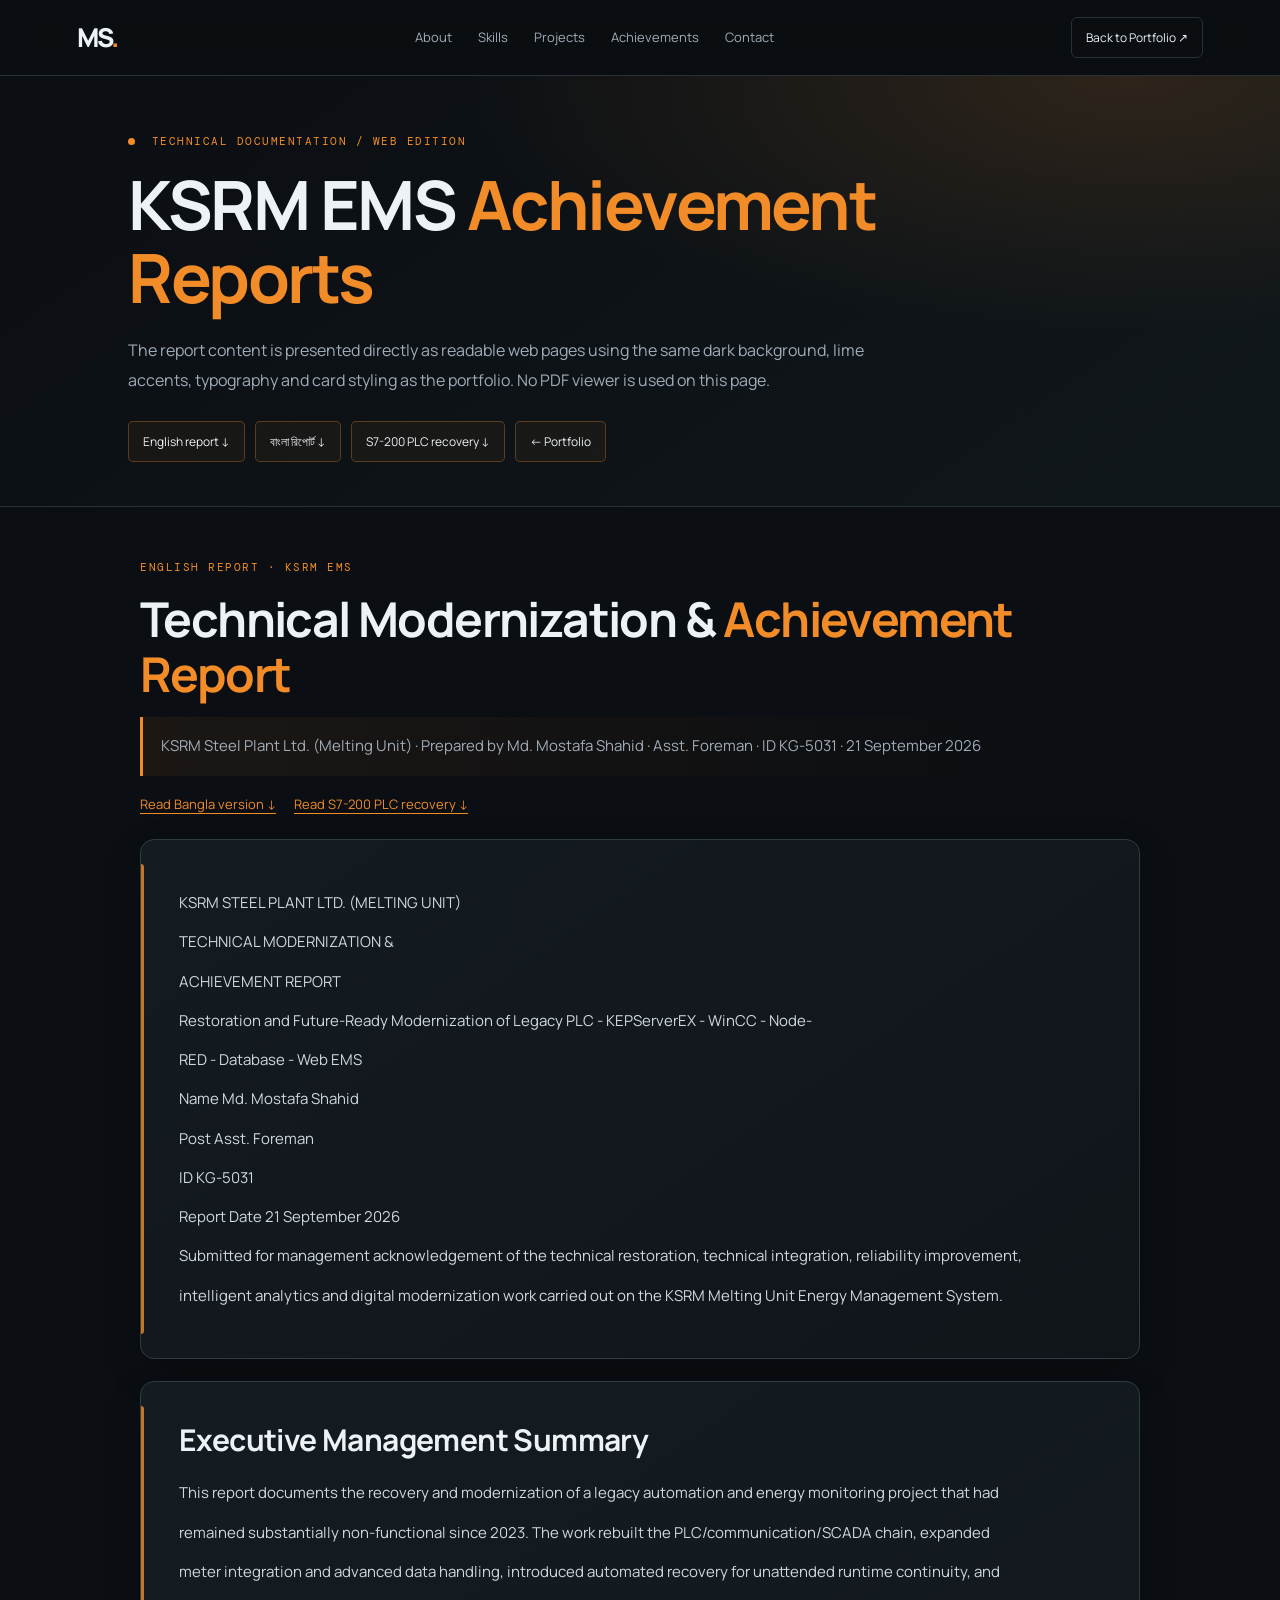
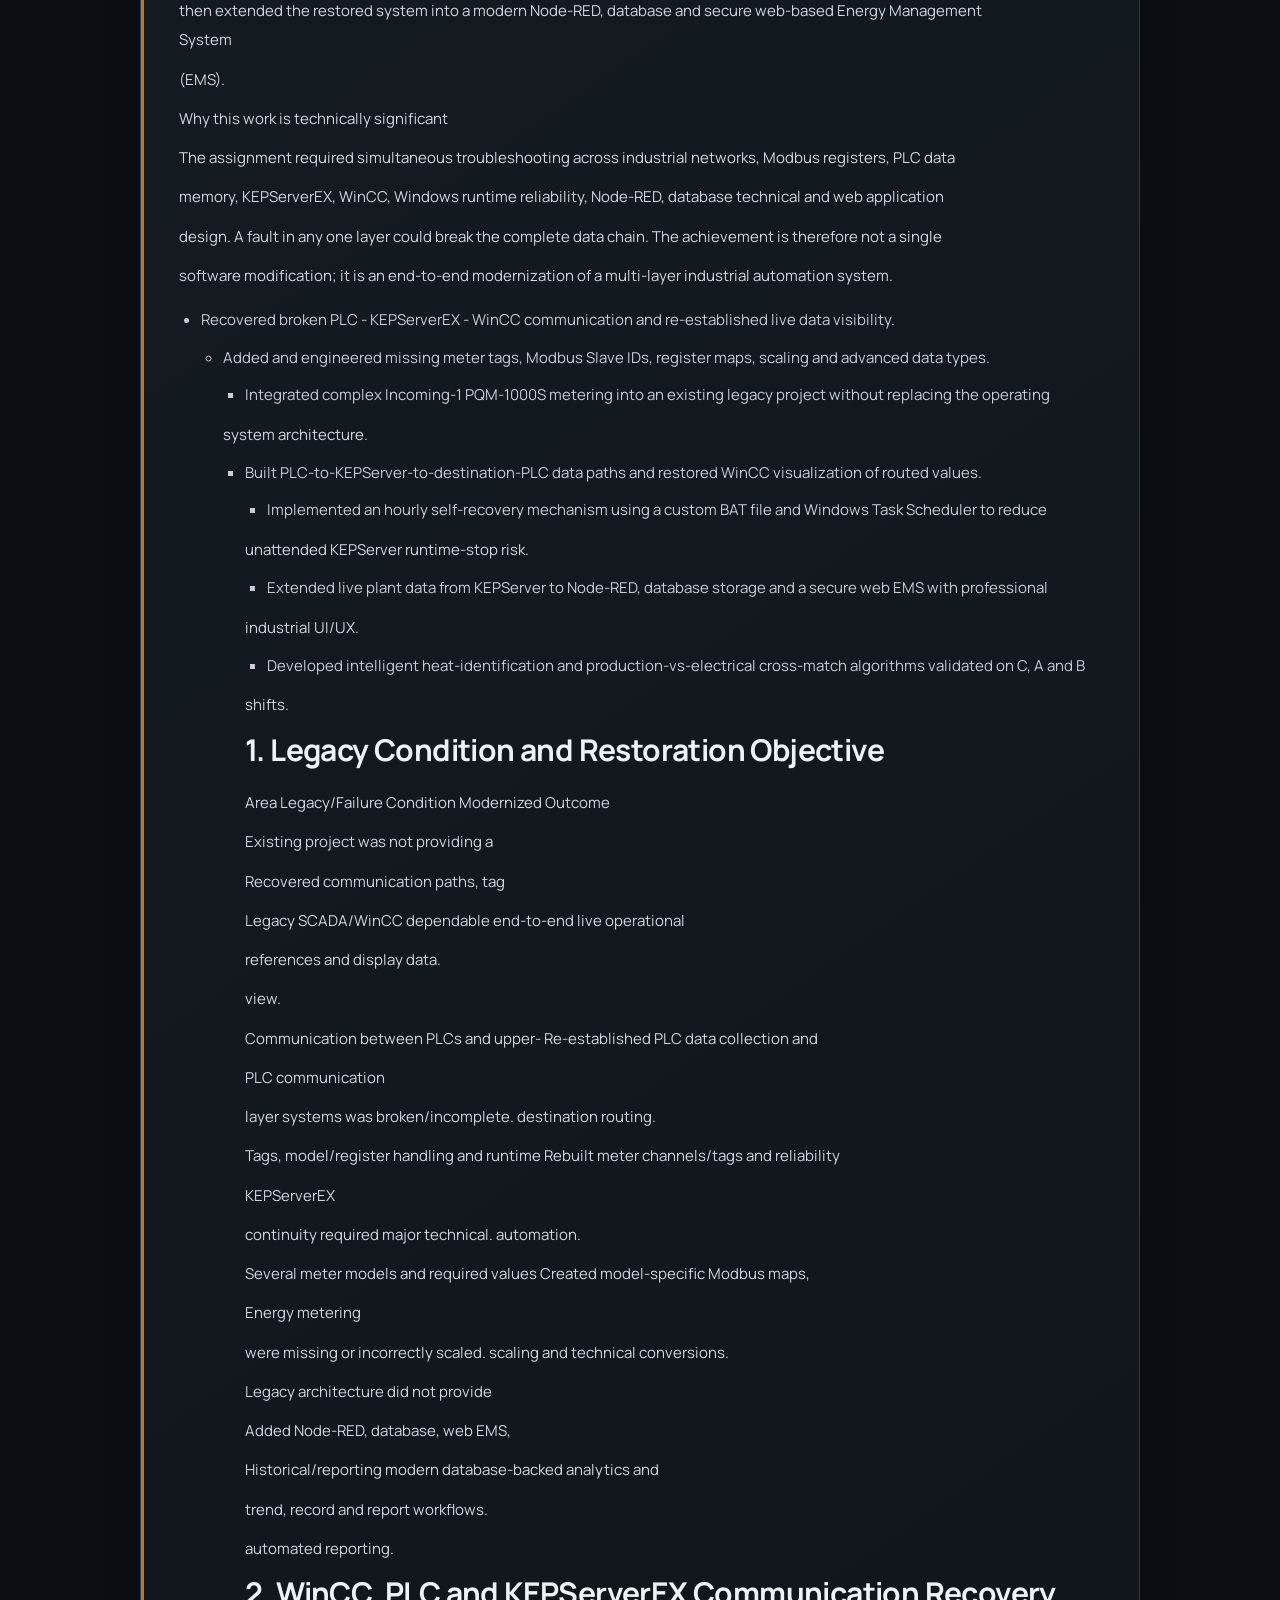
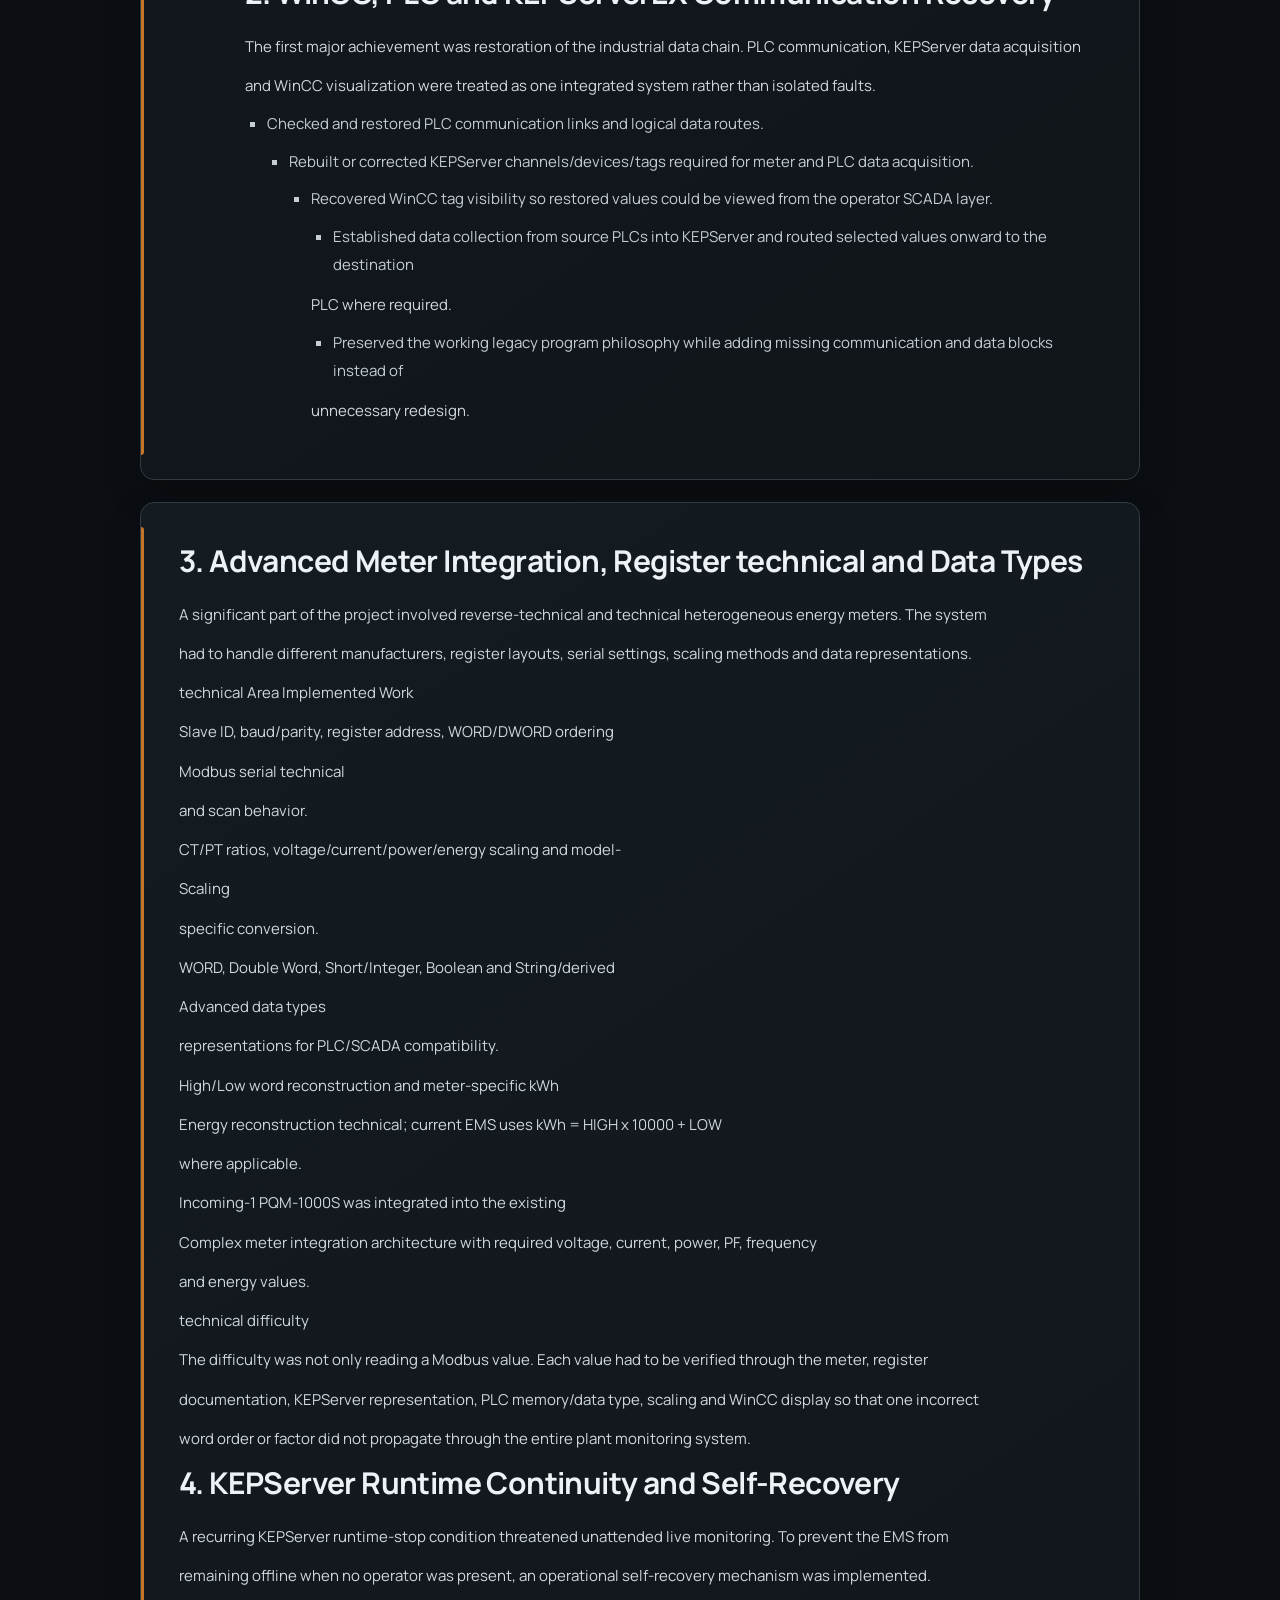
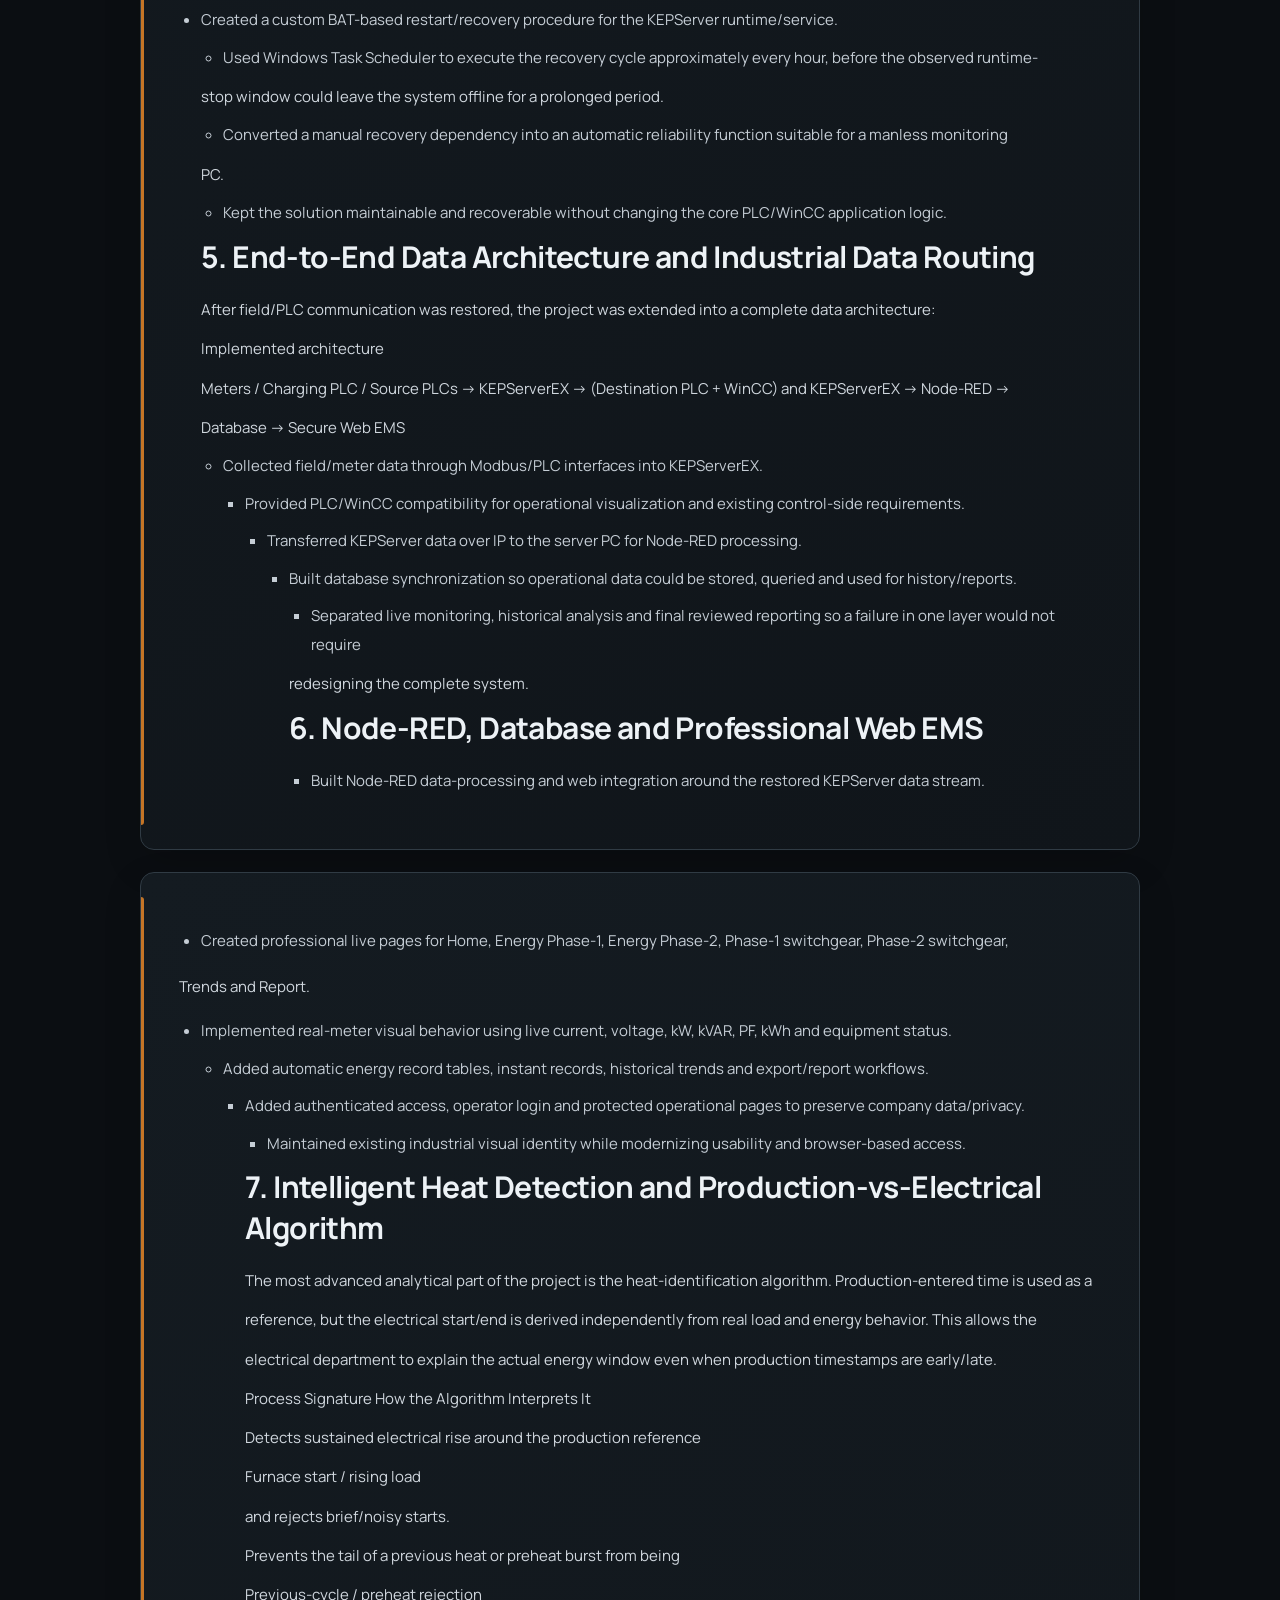
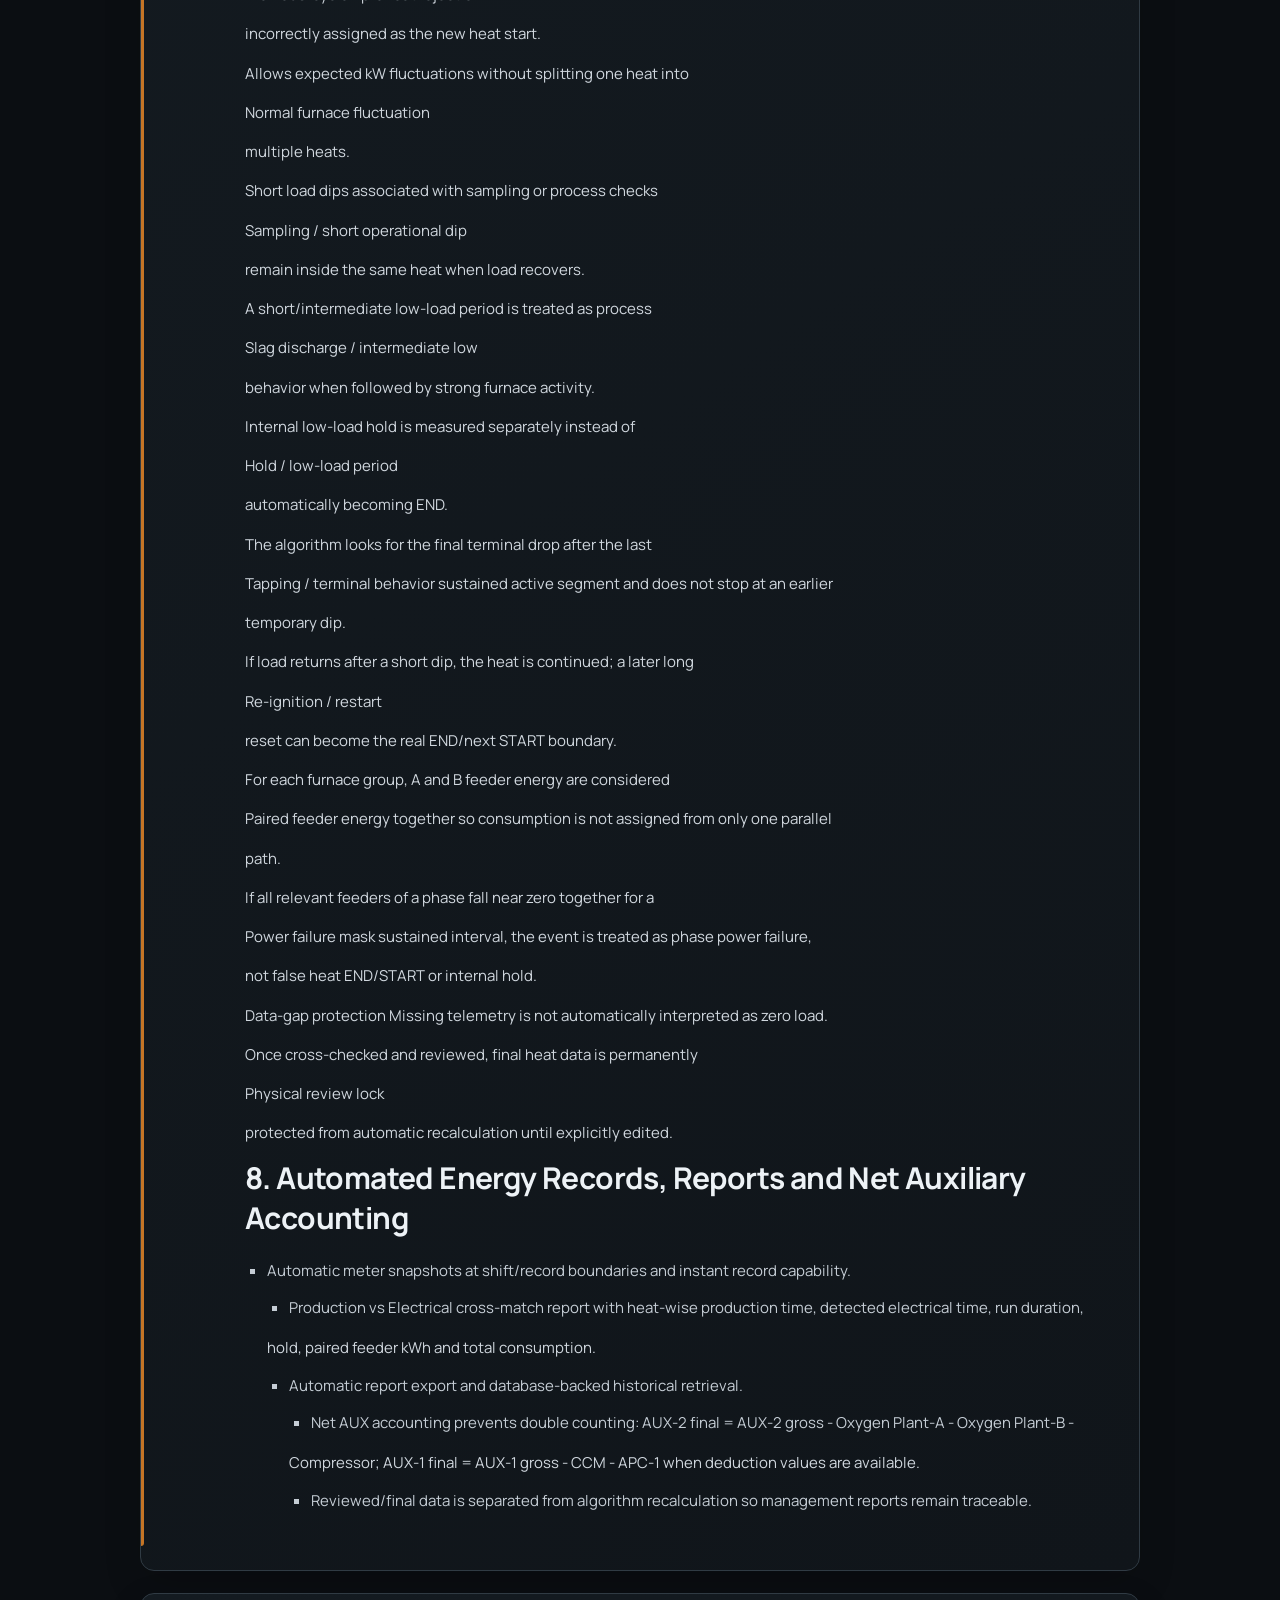
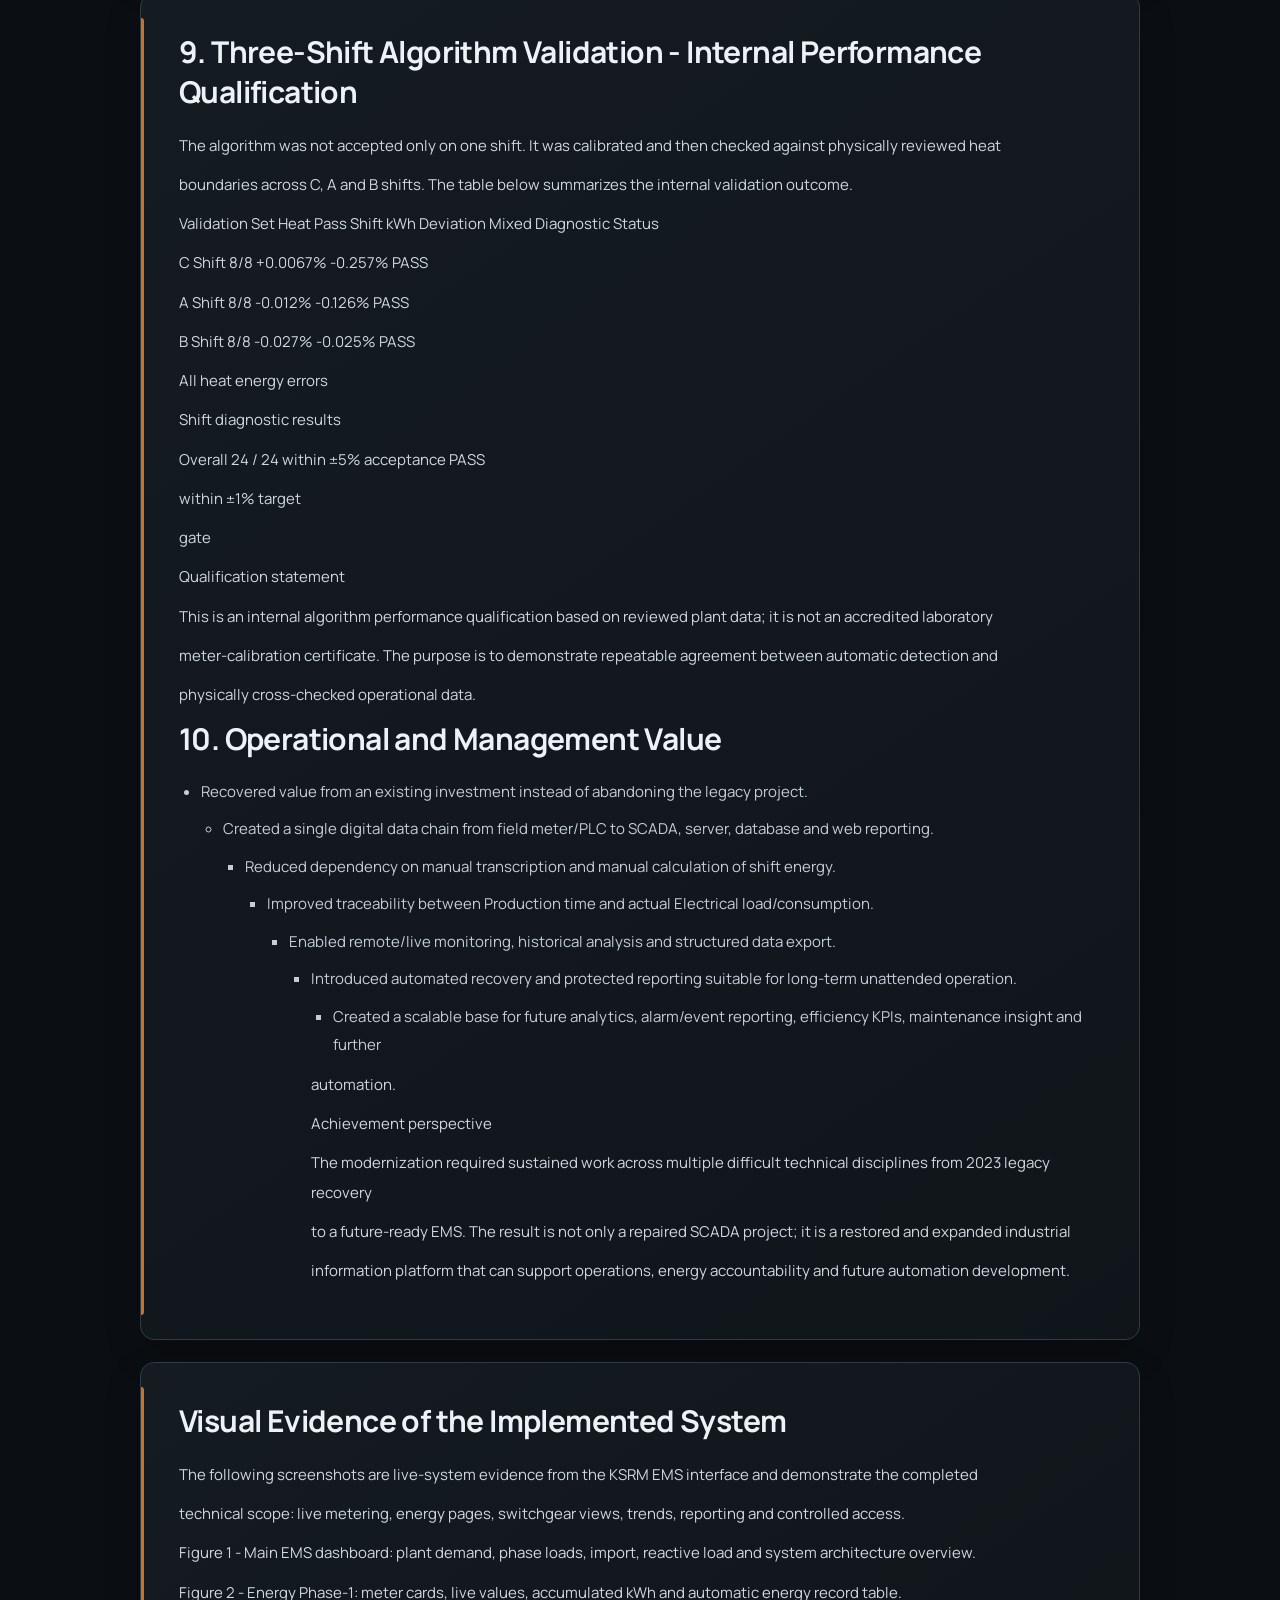
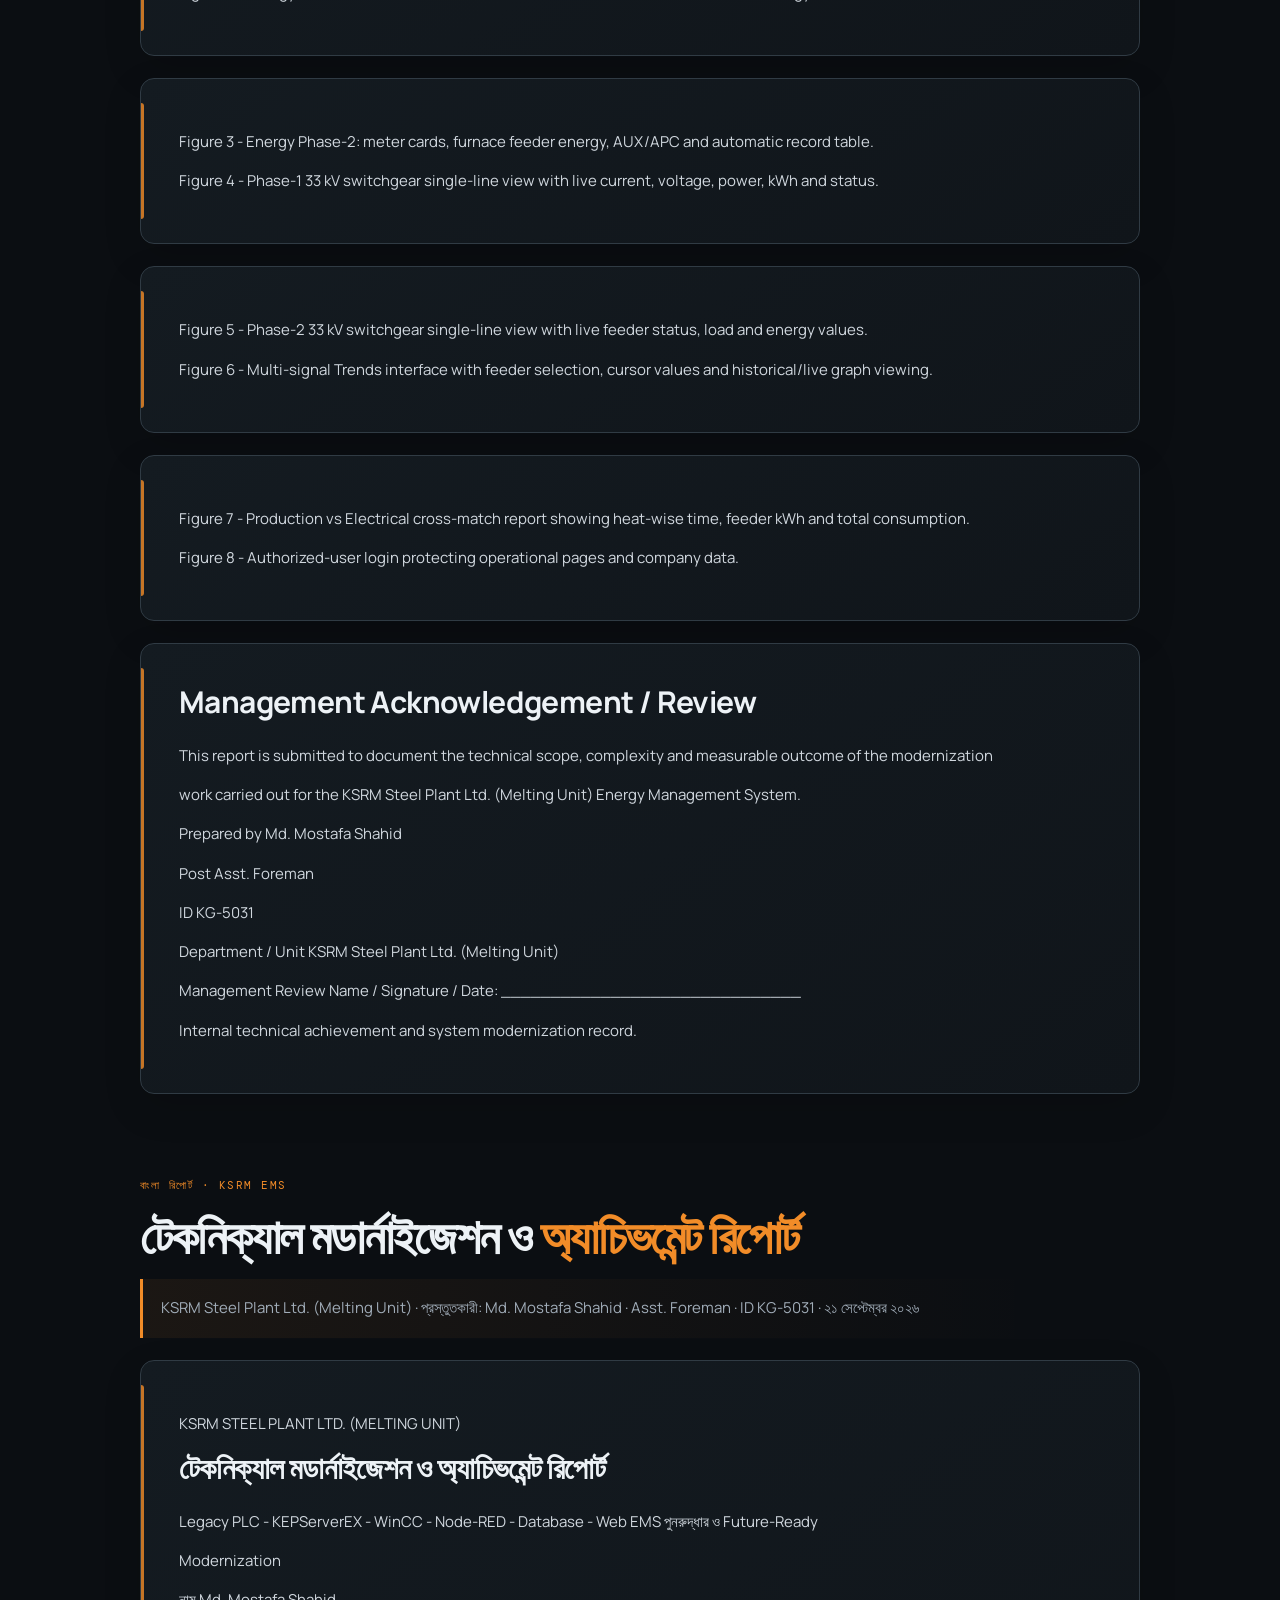
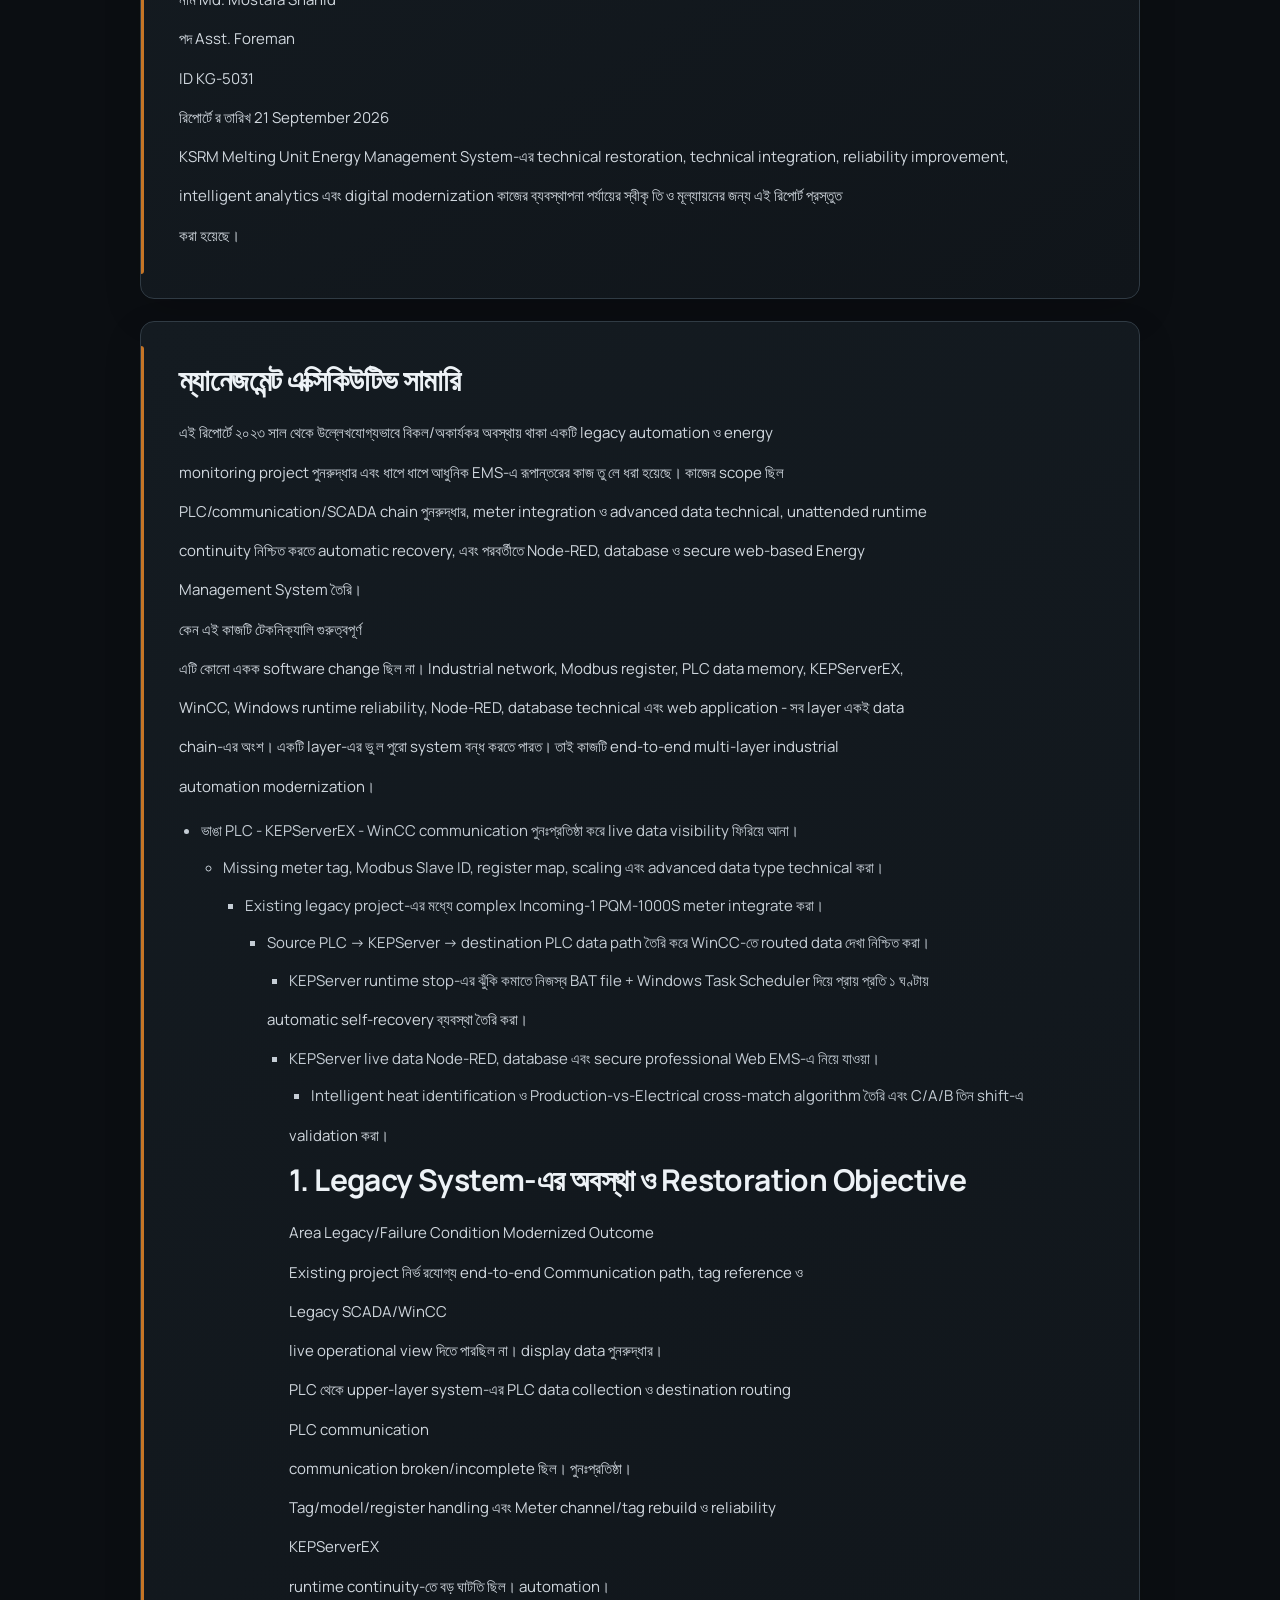
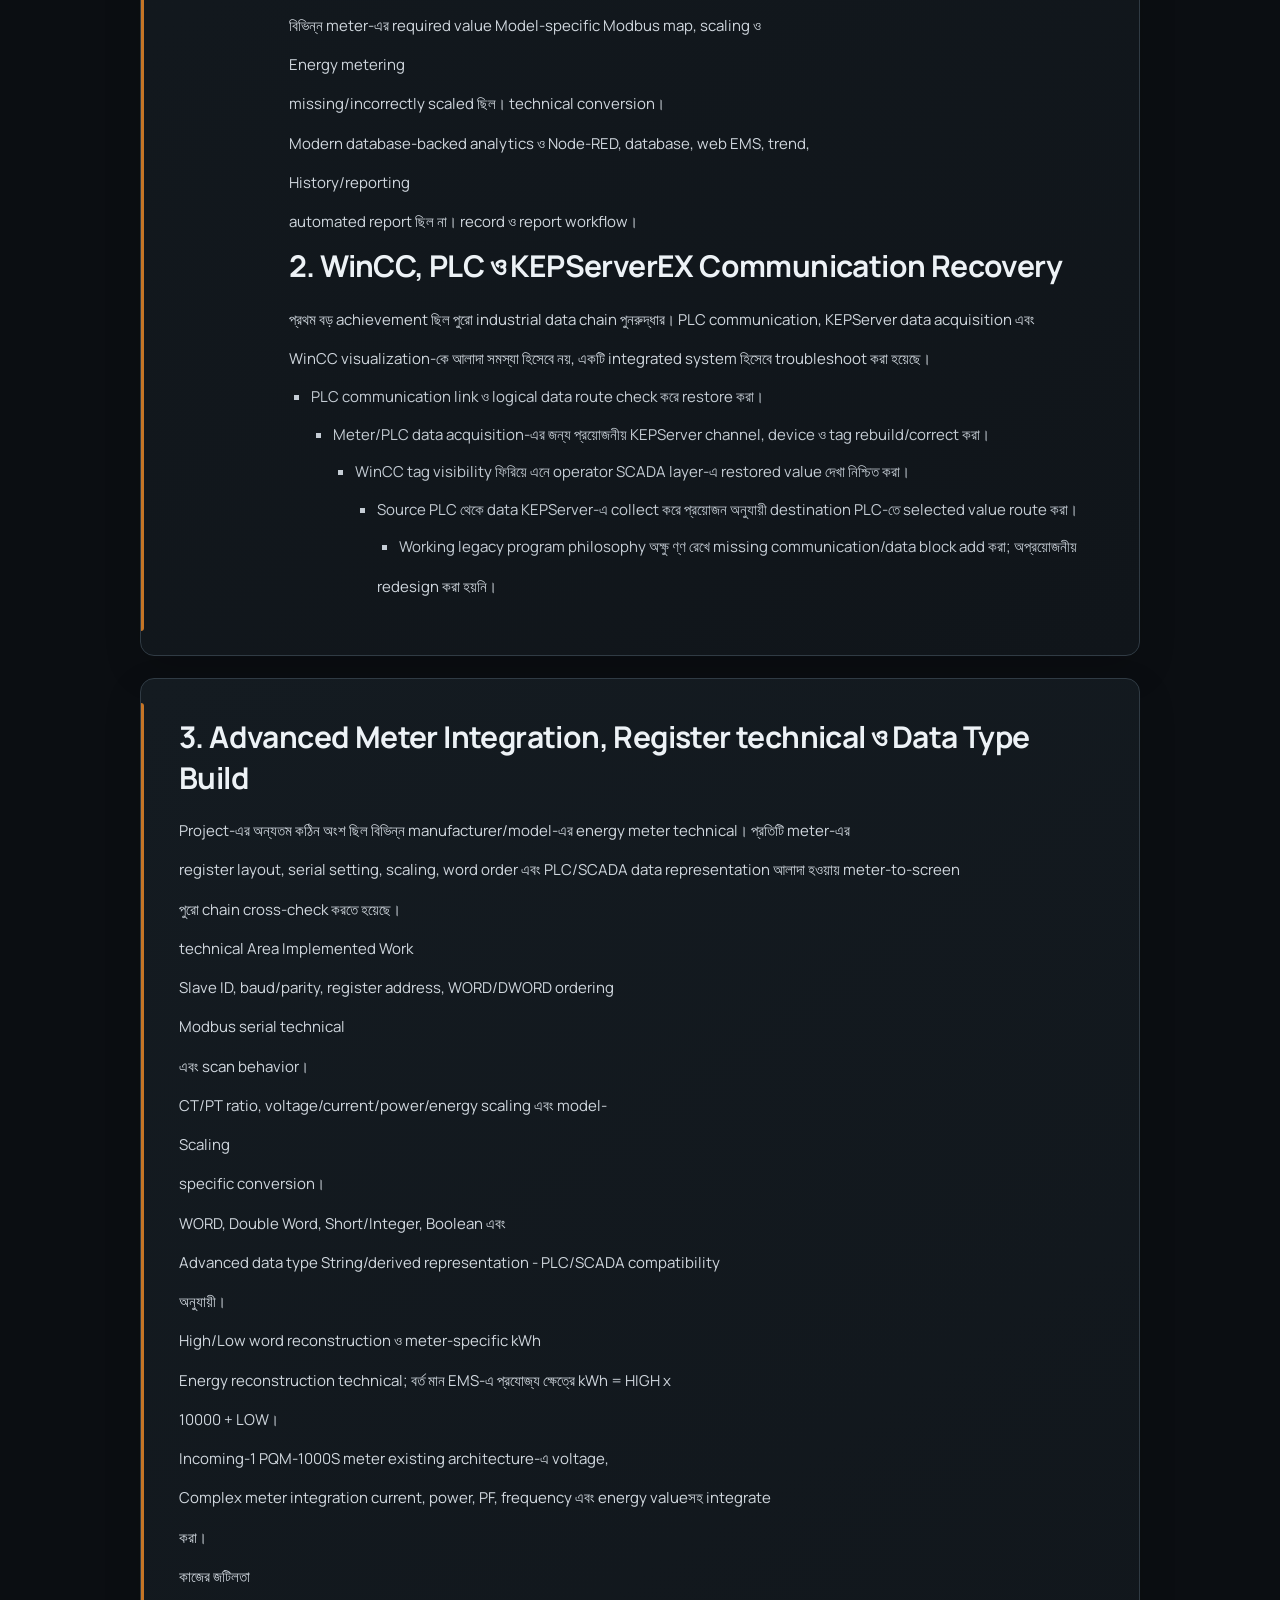
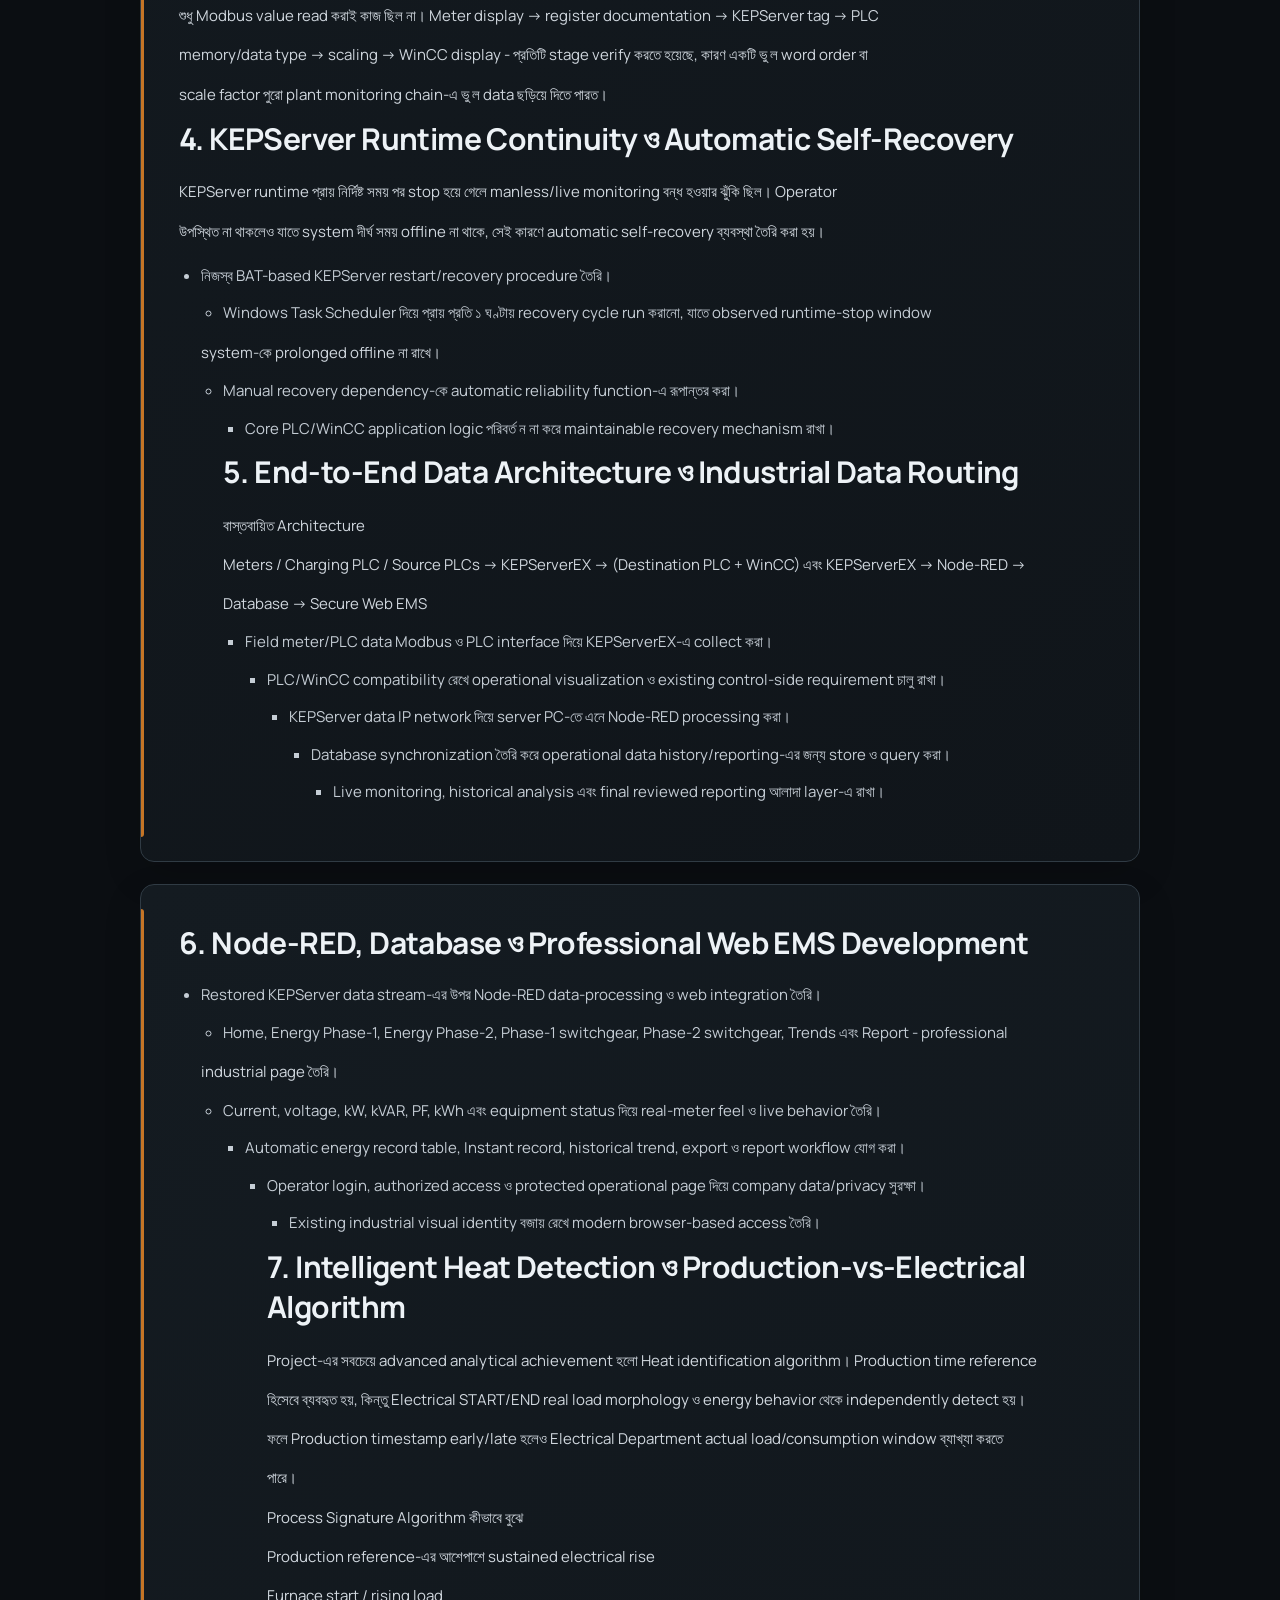
==== commit b789b9f9: "Improve report readability and remove page-number labels" ====
--- a/reports.html
+++ b/reports.html
@@ -1,3 +1,22 @@
-<!doctype html><html lang="en"><head><meta charset="utf-8"><meta name="viewport" content="width=device-width,initial-scale=1"><meta name="description" content="KSRM EMS technical modernization report presented as a themed web page"><title>KSRM EMS Reports | MD. Mostafa Shahid</title><link rel="stylesheet" href="styles.css"><style>
+<!doctype html><html lang="en"><head><meta charset="utf-8"><meta name="viewport" content="width=device-width,initial-scale=1"><meta name="description" content="KSRM EMS technical modernization report presented as a themed web page"><title>KSRM EMS Reports | MD. Mostafa Shahid</title><link rel="stylesheet" href="styles.css?v=20261014-reportsfocus"><style>
 .report-hero{padding:76px 10vw 38px;background:radial-gradient(ellipse at 80% 15%,#25331d 0,transparent 33%),linear-gradient(130deg,#0b0e12,#0d1318);border-bottom:1px solid var(--line)}.report-hero h1{font-size:clamp(34px,5vw,62px);letter-spacing:-2px;line-height:1.08;margin:20px 0}.report-hero p{max-width:820px;color:var(--muted)}.report-nav{display:flex;gap:10px;flex-wrap:wrap;margin-top:25px}.report-nav a{border:1px solid var(--line);border-radius:5px;padding:10px 14px;font-size:12px}.report-shell{padding:45px 10vw 80px}.report-section{scroll-margin-top:95px;margin-bottom:70px}.report-section>h2{font-size:clamp(28px,4vw,44px);letter-spacing:-1.5px;line-height:1.15}.report-intro{color:var(--muted);max-width:900px}.report-page{padding:26px;margin:18px 0;background:var(--panel);border:1px solid var(--line);border-radius:8px;overflow-wrap:anywhere}.page-number{display:block;font:10px 'DM Mono',monospace;letter-spacing:1.5px;color:var(--accent);margin-bottom:15px}.report-page h3{font-size:20px;line-height:1.3;margin:20px 0 8px;color:var(--text)}.report-page p{margin:7px 0;color:#c5cdd5;font-size:14px;line-height:1.8}.report-page ul{padding-left:22px;color:#c5cdd5}.report-page li{margin:7px 0;font-size:14px;line-height:1.7}.report-tools{display:flex;gap:10px;flex-wrap:wrap}.report-tools a{font-size:12px;color:var(--accent);text-decoration:underline}html{scroll-padding-top:95px}@media(max-width:600px){.report-hero,.report-shell{padding-left:6vw;padding-right:6vw}.report-page{padding:17px}.report-page p,.report-page li{font-size:13px}}
-</style></head><body><header class="top"><a class="brand" href="index.html#home">MS<span>.</span></a><nav><a href="index.html#about">About</a><a href="index.html#skills">Skills</a><a href="index.html#projects">Projects</a><a href="index.html#achievements">Achievements</a><a href="index.html#contact">Contact</a></nav><a class="navbtn" href="index.html#achievements">Back to Portfolio ↗</a></header><main><section class="report-hero"><div class="eyebrow"><span class="dot"></span> TECHNICAL DOCUMENTATION / WEB EDITION</div><h1>KSRM EMS <em>Achievement Reports</em></h1><p>The report content is presented directly as readable web pages using the same dark background, lime accents, typography and card styling as the portfolio. No PDF viewer is used on this page.</p><div class="report-nav"><a href="#english">English report ↓</a><a href="#bangla">বাংলা রিপোর্ট ↓</a><a href="#version-b">S7-200 PLC recovery ↓</a><a href="index.html#achievements">← Portfolio</a></div></section><div class="report-shell"><section class="report-section" id="english"><span class="eyebrow">REPORT / ENGLISH</span><h2>Technical Modernization & <em>Achievement Report</em></h2><p class="report-intro">KSRM Steel Plant Ltd. (Melting Unit) · Prepared by Md. Mostafa Shahid · Asst. Foreman · ID KG-5031 · 21 September 2026</p><div class="report-tools"><a href="#bangla">Read Bangla version ↓</a><a href="#version-b">Read S7-200 PLC recovery ↓</a></div><article class="report-page"><span class="page-number">REPORT PAGE 01</span><p>KSRM STEEL PLANT LTD. (MELTING UNIT)</p><p>TECHNICAL MODERNIZATION &amp;</p><p>ACHIEVEMENT REPORT</p><p>Restoration and Future-Ready Modernization of Legacy PLC - KEPServerEX - WinCC - Node-</p><p>RED - Database - Web EMS</p><p>Name Md. Mostafa Shahid</p><p>Post Asst. Foreman</p><p>ID KG-5031</p><p>Report Date 21 September 2026</p><p>Submitted for management acknowledgement of the technical restoration, technical integration, reliability improvement,</p><p>intelligent analytics and digital modernization work carried out on the KSRM Melting Unit Energy Management System.</p></article><article class="report-page"><span class="page-number">REPORT PAGE 02</span><h3>Executive Management Summary</h3><p>This report documents the recovery and modernization of a legacy automation and energy monitoring project that had</p><p>remained substantially non-functional since 2023. The work rebuilt the PLC/communication/SCADA chain, expanded</p><p>meter integration and advanced data handling, introduced automated recovery for unattended runtime continuity, and</p><p>then extended the restored system into a modern Node-RED, database and secure web-based Energy Management System</p><p>(EMS).</p><p>Why this work is technically significant</p><p>The assignment required simultaneous troubleshooting across industrial networks, Modbus registers, PLC data</p><p>memory, KEPServerEX, WinCC, Windows runtime reliability, Node-RED, database technical and web application</p><p>design. A fault in any one layer could break the complete data chain. The achievement is therefore not a single</p><p>software modification; it is an end-to-end modernization of a multi-layer industrial automation system.</p><ul><li>Recovered broken PLC - KEPServerEX - WinCC communication and re-established live data visibility.</li><ul><li>Added and engineered missing meter tags, Modbus Slave IDs, register maps, scaling and advanced data types.</li><ul><li>Integrated complex Incoming-1 PQM-1000S metering into an existing legacy project without replacing the operating</li></ul><p>system architecture.</p><ul><li>Built PLC-to-KEPServer-to-destination-PLC data paths and restored WinCC visualization of routed values.</li><ul><li>Implemented an hourly self-recovery mechanism using a custom BAT file and Windows Task Scheduler to reduce</li></ul><p>unattended KEPServer runtime-stop risk.</p><ul><li>Extended live plant data from KEPServer to Node-RED, database storage and a secure web EMS with professional</li></ul><p>industrial UI/UX.</p><ul><li>Developed intelligent heat-identification and production-vs-electrical cross-match algorithms validated on C, A and B</li></ul><p>shifts.</p><h3>1. Legacy Condition and Restoration Objective</h3><p>Area Legacy/Failure Condition Modernized Outcome</p><p>Existing project was not providing a</p><p>Recovered communication paths, tag</p><p>Legacy SCADA/WinCC dependable end-to-end live operational</p><p>references and display data.</p><p>view.</p><p>Communication between PLCs and upper- Re-established PLC data collection and</p><p>PLC communication</p><p>layer systems was broken/incomplete. destination routing.</p><p>Tags, model/register handling and runtime Rebuilt meter channels/tags and reliability</p><p>KEPServerEX</p><p>continuity required major technical. automation.</p><p>Several meter models and required values Created model-specific Modbus maps,</p><p>Energy metering</p><p>were missing or incorrectly scaled. scaling and technical conversions.</p><p>Legacy architecture did not provide</p><p>Added Node-RED, database, web EMS,</p><p>Historical/reporting modern database-backed analytics and</p><p>trend, record and report workflows.</p><p>automated reporting.</p><h3>2. WinCC, PLC and KEPServerEX Communication Recovery</h3><p>The first major achievement was restoration of the industrial data chain. PLC communication, KEPServer data acquisition</p><p>and WinCC visualization were treated as one integrated system rather than isolated faults.</p><ul><li>Checked and restored PLC communication links and logical data routes.</li><ul><li>Rebuilt or corrected KEPServer channels/devices/tags required for meter and PLC data acquisition.</li><ul><li>Recovered WinCC tag visibility so restored values could be viewed from the operator SCADA layer.</li><ul><li>Established data collection from source PLCs into KEPServer and routed selected values onward to the destination</li></ul><p>PLC where required.</p><ul><li>Preserved the working legacy program philosophy while adding missing communication and data blocks instead of</li></ul><p>unnecessary redesign.</p></article><article class="report-page"><span class="page-number">REPORT PAGE 03</span><h3>3. Advanced Meter Integration, Register technical and Data Types</h3><p>A significant part of the project involved reverse-technical and technical heterogeneous energy meters. The system</p><p>had to handle different manufacturers, register layouts, serial settings, scaling methods and data representations.</p><p>technical Area Implemented Work</p><p>Slave ID, baud/parity, register address, WORD/DWORD ordering</p><p>Modbus serial technical</p><p>and scan behavior.</p><p>CT/PT ratios, voltage/current/power/energy scaling and model-</p><p>Scaling</p><p>specific conversion.</p><p>WORD, Double Word, Short/Integer, Boolean and String/derived</p><p>Advanced data types</p><p>representations for PLC/SCADA compatibility.</p><p>High/Low word reconstruction and meter-specific kWh</p><p>Energy reconstruction technical; current EMS uses kWh = HIGH x 10000 + LOW</p><p>where applicable.</p><p>Incoming-1 PQM-1000S was integrated into the existing</p><p>Complex meter integration architecture with required voltage, current, power, PF, frequency</p><p>and energy values.</p><p>technical difficulty</p><p>The difficulty was not only reading a Modbus value. Each value had to be verified through the meter, register</p><p>documentation, KEPServer representation, PLC memory/data type, scaling and WinCC display so that one incorrect</p><p>word order or factor did not propagate through the entire plant monitoring system.</p><h3>4. KEPServer Runtime Continuity and Self-Recovery</h3><p>A recurring KEPServer runtime-stop condition threatened unattended live monitoring. To prevent the EMS from</p><p>remaining offline when no operator was present, an operational self-recovery mechanism was implemented.</p><ul><li>Created a custom BAT-based restart/recovery procedure for the KEPServer runtime/service.</li><ul><li>Used Windows Task Scheduler to execute the recovery cycle approximately every hour, before the observed runtime-</li></ul><p>stop window could leave the system offline for a prolonged period.</p><ul><li>Converted a manual recovery dependency into an automatic reliability function suitable for a manless monitoring</li></ul><p>PC.</p><ul><li>Kept the solution maintainable and recoverable without changing the core PLC/WinCC application logic.</li></ul><h3>5. End-to-End Data Architecture and Industrial Data Routing</h3><p>After field/PLC communication was restored, the project was extended into a complete data architecture:</p><p>Implemented architecture</p><p>Meters / Charging PLC / Source PLCs -&gt; KEPServerEX -&gt; (Destination PLC + WinCC) and KEPServerEX -&gt; Node-RED -&gt;</p><p>Database -&gt; Secure Web EMS</p><ul><li>Collected field/meter data through Modbus/PLC interfaces into KEPServerEX.</li><ul><li>Provided PLC/WinCC compatibility for operational visualization and existing control-side requirements.</li><ul><li>Transferred KEPServer data over IP to the server PC for Node-RED processing.</li><ul><li>Built database synchronization so operational data could be stored, queried and used for history/reports.</li><ul><li>Separated live monitoring, historical analysis and final reviewed reporting so a failure in one layer would not require</li></ul><p>redesigning the complete system.</p><h3>6. Node-RED, Database and Professional Web EMS</h3><ul><li>Built Node-RED data-processing and web integration around the restored KEPServer data stream.</li></ul></article><article class="report-page"><span class="page-number">REPORT PAGE 04</span><ul><li>Created professional live pages for Home, Energy Phase-1, Energy Phase-2, Phase-1 switchgear, Phase-2 switchgear,</li></ul><p>Trends and Report.</p><ul><li>Implemented real-meter visual behavior using live current, voltage, kW, kVAR, PF, kWh and equipment status.</li><ul><li>Added automatic energy record tables, instant records, historical trends and export/report workflows.</li><ul><li>Added authenticated access, operator login and protected operational pages to preserve company data/privacy.</li><ul><li>Maintained existing industrial visual identity while modernizing usability and browser-based access.</li></ul><h3>7. Intelligent Heat Detection and Production-vs-Electrical Algorithm</h3><p>The most advanced analytical part of the project is the heat-identification algorithm. Production-entered time is used as a</p><p>reference, but the electrical start/end is derived independently from real load and energy behavior. This allows the</p><p>electrical department to explain the actual energy window even when production timestamps are early/late.</p><p>Process Signature How the Algorithm Interprets It</p><p>Detects sustained electrical rise around the production reference</p><p>Furnace start / rising load</p><p>and rejects brief/noisy starts.</p><p>Prevents the tail of a previous heat or preheat burst from being</p><p>Previous-cycle / preheat rejection</p><p>incorrectly assigned as the new heat start.</p><p>Allows expected kW fluctuations without splitting one heat into</p><p>Normal furnace fluctuation</p><p>multiple heats.</p><p>Short load dips associated with sampling or process checks</p><p>Sampling / short operational dip</p><p>remain inside the same heat when load recovers.</p><p>A short/intermediate low-load period is treated as process</p><p>Slag discharge / intermediate low</p><p>behavior when followed by strong furnace activity.</p><p>Internal low-load hold is measured separately instead of</p><p>Hold / low-load period</p><p>automatically becoming END.</p><p>The algorithm looks for the final terminal drop after the last</p><p>Tapping / terminal behavior sustained active segment and does not stop at an earlier</p><p>temporary dip.</p><p>If load returns after a short dip, the heat is continued; a later long</p><p>Re-ignition / restart</p><p>reset can become the real END/next START boundary.</p><p>For each furnace group, A and B feeder energy are considered</p><p>Paired feeder energy together so consumption is not assigned from only one parallel</p><p>path.</p><p>If all relevant feeders of a phase fall near zero together for a</p><p>Power failure mask sustained interval, the event is treated as phase power failure,</p><p>not false heat END/START or internal hold.</p><p>Data-gap protection Missing telemetry is not automatically interpreted as zero load.</p><p>Once cross-checked and reviewed, final heat data is permanently</p><p>Physical review lock</p><p>protected from automatic recalculation until explicitly edited.</p><h3>8. Automated Energy Records, Reports and Net Auxiliary Accounting</h3><ul><li>Automatic meter snapshots at shift/record boundaries and instant record capability.</li><ul><li>Production vs Electrical cross-match report with heat-wise production time, detected electrical time, run duration,</li></ul><p>hold, paired feeder kWh and total consumption.</p><ul><li>Automatic report export and database-backed historical retrieval.</li><ul><li>Net AUX accounting prevents double counting: AUX-2 final = AUX-2 gross - Oxygen Plant-A - Oxygen Plant-B -</li></ul><p>Compressor; AUX-1 final = AUX-1 gross - CCM - APC-1 when deduction values are available.</p><ul><li>Reviewed/final data is separated from algorithm recalculation so management reports remain traceable.</li></ul></article><article class="report-page"><span class="page-number">REPORT PAGE 05</span><h3>9. Three-Shift Algorithm Validation - Internal Performance Qualification</h3><p>The algorithm was not accepted only on one shift. It was calibrated and then checked against physically reviewed heat</p><p>boundaries across C, A and B shifts. The table below summarizes the internal validation outcome.</p><p>Validation Set Heat Pass Shift kWh Deviation Mixed Diagnostic Status</p><p>C Shift 8/8 +0.0067% -0.257% PASS</p><p>A Shift 8/8 -0.012% -0.126% PASS</p><p>B Shift 8/8 -0.027% -0.025% PASS</p><p>All heat energy errors</p><p>Shift diagnostic results</p><p>Overall 24 / 24 within ±5% acceptance PASS</p><p>within ±1% target</p><p>gate</p><p>Qualification statement</p><p>This is an internal algorithm performance qualification based on reviewed plant data; it is not an accredited laboratory</p><p>meter-calibration certificate. The purpose is to demonstrate repeatable agreement between automatic detection and</p><p>physically cross-checked operational data.</p><h3>10. Operational and Management Value</h3><ul><li>Recovered value from an existing investment instead of abandoning the legacy project.</li><ul><li>Created a single digital data chain from field meter/PLC to SCADA, server, database and web reporting.</li><ul><li>Reduced dependency on manual transcription and manual calculation of shift energy.</li><ul><li>Improved traceability between Production time and actual Electrical load/consumption.</li><ul><li>Enabled remote/live monitoring, historical analysis and structured data export.</li><ul><li>Introduced automated recovery and protected reporting suitable for long-term unattended operation.</li><ul><li>Created a scalable base for future analytics, alarm/event reporting, efficiency KPIs, maintenance insight and further</li></ul><p>automation.</p><p>Achievement perspective</p><p>The modernization required sustained work across multiple difficult technical disciplines from 2023 legacy recovery</p><p>to a future-ready EMS. The result is not only a repaired SCADA project; it is a restored and expanded industrial</p><p>information platform that can support operations, energy accountability and future automation development.</p></article><article class="report-page"><span class="page-number">REPORT PAGE 06</span><h3>Visual Evidence of the Implemented System</h3><p>The following screenshots are live-system evidence from the KSRM EMS interface and demonstrate the completed</p><p>technical scope: live metering, energy pages, switchgear views, trends, reporting and controlled access.</p><p>Figure 1 - Main EMS dashboard: plant demand, phase loads, import, reactive load and system architecture overview.</p><p>Figure 2 - Energy Phase-1: meter cards, live values, accumulated kWh and automatic energy record table.</p></article><article class="report-page"><span class="page-number">REPORT PAGE 07</span><p>Figure 3 - Energy Phase-2: meter cards, furnace feeder energy, AUX/APC and automatic record table.</p><p>Figure 4 - Phase-1 33 kV switchgear single-line view with live current, voltage, power, kWh and status.</p></article><article class="report-page"><span class="page-number">REPORT PAGE 08</span><p>Figure 5 - Phase-2 33 kV switchgear single-line view with live feeder status, load and energy values.</p><p>Figure 6 - Multi-signal Trends interface with feeder selection, cursor values and historical/live graph viewing.</p></article><article class="report-page"><span class="page-number">REPORT PAGE 09</span><p>Figure 7 - Production vs Electrical cross-match report showing heat-wise time, feeder kWh and total consumption.</p><p>Figure 8 - Authorized-user login protecting operational pages and company data.</p></article><article class="report-page"><span class="page-number">REPORT PAGE 10</span><h3>Management Acknowledgement / Review</h3><p>This report is submitted to document the technical scope, complexity and measurable outcome of the modernization</p><p>work carried out for the KSRM Steel Plant Ltd. (Melting Unit) Energy Management System.</p><p>Prepared by Md. Mostafa Shahid</p><p>Post Asst. Foreman</p><p>ID KG-5031</p><p>Department / Unit KSRM Steel Plant Ltd. (Melting Unit)</p><p>Management Review Name / Signature / Date: ______________________________</p><p>Internal technical achievement and system modernization record.</p></article></section><section class="report-section" id="bangla" lang="bn"><span class="eyebrow">REPORT / বাংলা</span><h2>টেকনিক্যাল মডার্নাইজেশন ও <em>অ্যাচিভমেন্ট রিপোর্ট</em></h2><p class="report-intro">KSRM Steel Plant Ltd. (Melting Unit) · প্রস্তুতকারী: Md. Mostafa Shahid · Asst. Foreman · ID KG-5031 · ২১ সেপ্টেম্বর ২০২৬</p><article class="report-page"><span class="page-number">REPORT PAGE 01</span><p>KSRM STEEL PLANT LTD. (MELTING UNIT)</p><h3>টেকনিক্যাল মডার্নাইজেশন ও অ্যাচিভমেন্ট রিপোর্ট</h3><p>Legacy PLC - KEPServerEX - WinCC - Node-RED - Database - Web EMS পুনরুদ্ধার ও Future-Ready</p><p>Modernization</p><p>নাম Md. Mostafa Shahid</p><p>পদ Asst. Foreman</p><p>ID KG-5031</p><p>রিপোর্টে র তারিখ 21 September 2026</p><p>KSRM Melting Unit Energy Management System-এর technical restoration, technical integration, reliability improvement,</p><p>intelligent analytics এবং digital modernization কাজের ব্যবস্থাপনা পর্যায়ের স্বীকৃ তি ও মূল্যায়নের জন্য এই রিপোর্ট প্রস্তুত</p><p>করা হয়েছে।</p></article><article class="report-page"><span class="page-number">REPORT PAGE 02</span><h3>ম্যানেজমেন্ট এক্সিকিউটিভ সামারি</h3><p>এই রিপোর্টে ২০২৩ সাল থেকে উল্লেখযোগ্যভাবে বিকল/অকার্যকর অবস্থায় থাকা একটি legacy automation ও energy</p><p>monitoring project পুনরুদ্ধার এবং ধাপে ধাপে আধুনিক EMS-এ রূপান্তরের কাজ তু লে ধরা হয়েছে। কাজের scope ছিল</p><p>PLC/communication/SCADA chain পুনরুদ্ধার, meter integration ও advanced data technical, unattended runtime</p><p>continuity নিশ্চিত করতে automatic recovery, এবং পরবর্তীতে Node-RED, database ও secure web-based Energy</p><p>Management System তৈরি।</p><p>কেন এই কাজটি টেকনিক্যালি গুরুত্বপূর্ণ</p><p>এটি কোনো একক software change ছিল না। Industrial network, Modbus register, PLC data memory, KEPServerEX,</p><p>WinCC, Windows runtime reliability, Node-RED, database technical এবং web application - সব layer একই data</p><p>chain-এর অংশ। একটি layer-এর ভু ল পুরো system বন্ধ করতে পারত। তাই কাজটি end-to-end multi-layer industrial</p><p>automation modernization।</p><ul><li>ভাঙা PLC - KEPServerEX - WinCC communication পুনঃপ্রতিষ্ঠা করে live data visibility ফিরিয়ে আনা।</li><ul><li>Missing meter tag, Modbus Slave ID, register map, scaling এবং advanced data type technical করা।</li><ul><li>Existing legacy project-এর মধ্যে complex Incoming-1 PQM-1000S meter integrate করা।</li><ul><li>Source PLC -&gt; KEPServer -&gt; destination PLC data path তৈরি করে WinCC-তে routed data দেখা নিশ্চিত করা।</li><ul><li>KEPServer runtime stop-এর ঝুঁকি কমাতে নিজস্ব BAT file + Windows Task Scheduler দিয়ে প্রায় প্রতি ১ ঘণ্টায়</li></ul><p>automatic self-recovery ব্যবস্থা তৈরি করা।</p><ul><li>KEPServer live data Node-RED, database এবং secure professional Web EMS-এ নিয়ে যাওয়া।</li><ul><li>Intelligent heat identification ও Production-vs-Electrical cross-match algorithm তৈরি এবং C/A/B তিন shift-এ</li></ul><p>validation করা।</p><h3>1. Legacy System-এর অবস্থা ও Restoration Objective</h3><p>Area Legacy/Failure Condition Modernized Outcome</p><p>Existing project নির্ভ রযোগ্য end-to-end Communication path, tag reference ও</p><p>Legacy SCADA/WinCC</p><p>live operational view দিতে পারছিল না। display data পুনরুদ্ধার।</p><p>PLC থেকে upper-layer system-এর PLC data collection ও destination routing</p><p>PLC communication</p><p>communication broken/incomplete ছিল। পুনঃপ্রতিষ্ঠা।</p><p>Tag/model/register handling এবং Meter channel/tag rebuild ও reliability</p><p>KEPServerEX</p><p>runtime continuity-তে বড় ঘাটতি ছিল। automation।</p><p>বিভিন্ন meter-এর required value Model-specific Modbus map, scaling ও</p><p>Energy metering</p><p>missing/incorrectly scaled ছিল। technical conversion।</p><p>Modern database-backed analytics ও Node-RED, database, web EMS, trend,</p><p>History/reporting</p><p>automated report ছিল না। record ও report workflow।</p><h3>2. WinCC, PLC ও KEPServerEX Communication Recovery</h3><p>প্রথম বড় achievement ছিল পুরো industrial data chain পুনরুদ্ধার। PLC communication, KEPServer data acquisition এবং</p><p>WinCC visualization-কে আলাদা সমস্যা হিসেবে নয়, একটি integrated system হিসেবে troubleshoot করা হয়েছে।</p><ul><li>PLC communication link ও logical data route check করে restore করা।</li><ul><li>Meter/PLC data acquisition-এর জন্য প্রয়োজনীয় KEPServer channel, device ও tag rebuild/correct করা।</li><ul><li>WinCC tag visibility ফিরিয়ে এনে operator SCADA layer-এ restored value দেখা নিশ্চিত করা।</li><ul><li>Source PLC থেকে data KEPServer-এ collect করে প্রয়োজন অনুযায়ী destination PLC-তে selected value route করা।</li><ul><li>Working legacy program philosophy অক্ষু ণ্ণ রেখে missing communication/data block add করা; অপ্রয়োজনীয়</li></ul><p>redesign করা হয়নি।</p></article><article class="report-page"><span class="page-number">REPORT PAGE 03</span><h3>3. Advanced Meter Integration, Register technical ও Data Type Build</h3><p>Project-এর অন্যতম কঠিন অংশ ছিল বিভিন্ন manufacturer/model-এর energy meter technical। প্রতিটি meter-এর</p><p>register layout, serial setting, scaling, word order এবং PLC/SCADA data representation আলাদা হওয়ায় meter-to-screen</p><p>পুরো chain cross-check করতে হয়েছে।</p><p>technical Area Implemented Work</p><p>Slave ID, baud/parity, register address, WORD/DWORD ordering</p><p>Modbus serial technical</p><p>এবং scan behavior।</p><p>CT/PT ratio, voltage/current/power/energy scaling এবং model-</p><p>Scaling</p><p>specific conversion।</p><p>WORD, Double Word, Short/Integer, Boolean এবং</p><p>Advanced data type String/derived representation - PLC/SCADA compatibility</p><p>অনুযায়ী।</p><p>High/Low word reconstruction ও meter-specific kWh</p><p>Energy reconstruction technical; বর্ত মান EMS-এ প্রযোজ্য ক্ষেত্রে kWh = HIGH x</p><p>10000 + LOW।</p><p>Incoming-1 PQM-1000S meter existing architecture-এ voltage,</p><p>Complex meter integration current, power, PF, frequency এবং energy valueসহ integrate</p><p>করা।</p><p>কাজের জটিলতা</p><p>শুধু Modbus value read করাই কাজ ছিল না। Meter display -&gt; register documentation -&gt; KEPServer tag -&gt; PLC</p><p>memory/data type -&gt; scaling -&gt; WinCC display - প্রতিটি stage verify করতে হয়েছে, কারণ একটি ভু ল word order বা</p><p>scale factor পুরো plant monitoring chain-এ ভু ল data ছড়িয়ে দিতে পারত।</p><h3>4. KEPServer Runtime Continuity ও Automatic Self-Recovery</h3><p>KEPServer runtime প্রায় নির্দিষ্ট সময় পর stop হয়ে গেলে manless/live monitoring বন্ধ হওয়ার ঝুঁকি ছিল। Operator</p><p>উপস্থিত না থাকলেও যাতে system দীর্ঘ সময় offline না থাকে, সেই কারণে automatic self-recovery ব্যবস্থা তৈরি করা হয়।</p><ul><li>নিজস্ব BAT-based KEPServer restart/recovery procedure তৈরি।</li><ul><li>Windows Task Scheduler দিয়ে প্রায় প্রতি ১ ঘণ্টায় recovery cycle run করানো, যাতে observed runtime-stop window</li></ul><p>system-কে prolonged offline না রাখে।</p><ul><li>Manual recovery dependency-কে automatic reliability function-এ রূপান্তর করা।</li><ul><li>Core PLC/WinCC application logic পরিবর্ত ন না করে maintainable recovery mechanism রাখা।</li></ul><h3>5. End-to-End Data Architecture ও Industrial Data Routing</h3><p>বাস্তবায়িত Architecture</p><p>Meters / Charging PLC / Source PLCs -&gt; KEPServerEX -&gt; (Destination PLC + WinCC) এবং KEPServerEX -&gt; Node-RED -&gt;</p><p>Database -&gt; Secure Web EMS</p><ul><li>Field meter/PLC data Modbus ও PLC interface দিয়ে KEPServerEX-এ collect করা।</li><ul><li>PLC/WinCC compatibility রেখে operational visualization ও existing control-side requirement চালু রাখা।</li><ul><li>KEPServer data IP network দিয়ে server PC-তে এনে Node-RED processing করা।</li><ul><li>Database synchronization তৈরি করে operational data history/reporting-এর জন্য store ও query করা।</li><ul><li>Live monitoring, historical analysis এবং final reviewed reporting আলাদা layer-এ রাখা।</li></ul></article><article class="report-page"><span class="page-number">REPORT PAGE 04</span><h3>6. Node-RED, Database ও Professional Web EMS Development</h3><ul><li>Restored KEPServer data stream-এর উপর Node-RED data-processing ও web integration তৈরি।</li><ul><li>Home, Energy Phase-1, Energy Phase-2, Phase-1 switchgear, Phase-2 switchgear, Trends এবং Report - professional</li></ul><p>industrial page তৈরি।</p><ul><li>Current, voltage, kW, kVAR, PF, kWh এবং equipment status দিয়ে real-meter feel ও live behavior তৈরি।</li><ul><li>Automatic energy record table, Instant record, historical trend, export ও report workflow যোগ করা।</li><ul><li>Operator login, authorized access ও protected operational page দিয়ে company data/privacy সুরক্ষা।</li><ul><li>Existing industrial visual identity বজায় রেখে modern browser-based access তৈরি।</li></ul><h3>7. Intelligent Heat Detection ও Production-vs-Electrical Algorithm</h3><p>Project-এর সবচেয়ে advanced analytical achievement হলো Heat identification algorithm। Production time reference</p><p>হিসেবে ব্যবহৃত হয়, কিন্তু Electrical START/END real load morphology ও energy behavior থেকে independently detect হয়।</p><p>ফলে Production timestamp early/late হলেও Electrical Department actual load/consumption window ব্যাখ্যা করতে</p><p>পারে।</p><p>Process Signature Algorithm কীভাবে বুঝে</p><p>Production reference-এর আশেপাশে sustained electrical rise</p><p>Furnace start / rising load</p><p>detect করে; brief/noisy start বাদ দেয়।</p><p>Previous-cycle / preheat rejection</p><p>আগের Heat tail বা preheat burst-কে নতু ন Heat START</p><p>হিসেবে ভু ল ধরা বন্ধ করে।</p><p>Normal furnace fluctuation Expected kW fluctuation-কে এক Heat-এর ভিতরেই রাখে।</p><p>Sampling/process check-এর short dip পরে load recover করলে</p><p>Sampling / short operational dip</p><p>Heat continue ধরা হয়।</p><p>Slag discharge বা intermediate low-load-এর পর strong furnace</p><p>Slag discharge / intermediate low</p><p>activity ফিরলে এটাকে END ধরা হয় না।</p><p>Internal low-load hold আলাদা duration হিসেবে measure হয়;</p><p>Hold / low-load period</p><p>automatically END হয় না।</p><p>Final sustained active segment-এর পর terminal drop খোঁজে;</p><p>Tapping / terminal behavior</p><p>earlier temporary dip-এ Heat শেষ করে না।</p><p>Short dip-এর পর load ফিরলে Heat continue; পরে long reset</p><p>Re-ignition / restart</p><p>হলে real END/next START boundary হতে পারে।</p><p>প্রতিটি furnace group-এর A ও B feeder energy একসাথে</p><p>Paired feeder energy বিবেচনা করে; এক feeder ধরে consumption assign করা হয়</p><p>না।</p><p>এক Phase-এর relevant feederগুলো sustained near-zero হলে</p><p>Power failure mask false Heat END/START বা internal hold না ধরে phase power</p><p>failure হিসেবে mask করে।</p><p>Data-gap protection Telemetry missing হলে zero load ধরে না।</p><p>Physical cross-check-এর পর reviewed final data automatic</p><p>Physical review lock recalculation থেকে permanently protected থাকে; explicit EDIT</p><p>ছাড়া বদলায় না।</p><h3>8. Automated Energy Record, Report ও Net Auxiliary Accounting</h3><ul><li>Shift/record boundary-তে automatic meter snapshot এবং Instant record।</li></ul></article><article class="report-page"><span class="page-number">REPORT PAGE 05</span><ul><li>Production vs Electrical cross-match report: heat-wise production time, detected electrical time , run duration , hold ,</li></ul><p>paired feeder kWh এবং total consumption।</p><ul><li>Database-backed history retrieval ও automatic report export।</li><ul><li>Double counting ঠেকাতে Net AUX accounting: AUX-2 final = AUX-2 gross - Oxygen Plant-A - Oxygen Plant-B -</li></ul><p>Compressor; deduction value থাকলে AUX-1 final = AUX-1 gross - CCM - APC-1।</p><ul><li>Reviewed/final data algorithm recalculation থেকে আলাদা রাখা হয়, যাতে management report traceable থাকে।</li></ul><h3>9. তিন Shift Algorithm Validation - Internal Performance Qualification</h3><p>Algorithm শুধু একটি shift দেখে accept করা হয়নি। C Shift-এ calibration-এর পর A ও B Shift-এর physically reviewed</p><p>Heat boundary-এর সাথে check করা হয়েছে। নিচের summary internal qualification result দেখায়।</p><p>Validation Set Heat Pass Shift kWh Deviation Mixed Diagnostic Status</p><p>C Shift 8/8 +0.0067% -0.257% PASS</p><p>A Shift 8/8 -0.012% -0.126% PASS</p><p>B Shift 8/8 -0.027% -0.025% PASS</p><p>সব Heat energy error Shift diagnostic result</p><p>Overall 24 / 24 ±5% acceptance gate- PASS</p><p>±1% target-এর মধ্যে</p><p>এর মধ্যে</p><p>Qualification Note</p><p>এটি reviewed plant data-এর উপর internal algorithm performance qualification; accredited laboratory meter-</p><p>calibration certificate নয়। উদ্দেশ্য হলো automatic detection এবং physically cross-checked operational data-এর</p><p>repeatable agreement প্রমাণ করা।</p><h3>10. Plant/Management Value ও Achievement Perspective</h3><ul><li>Existing investment বাদ না দিয়ে legacy project-এর value recover করা।</li><ul><li>Field meter/PLC থেকে SCADA, server, database ও web report পর্যন্ত একটি single digital data chain তৈরি।</li><ul><li>Manual transcription ও shift energy manual calculation-এর dependency কমানো।</li><ul><li>Production time ও actual Electrical load/consumption-এর traceable cross-match তৈরি।</li><ul><li>Remote/live monitoring, historical analysis ও structured data export সক্ষম করা।</li><ul><li>Automatic recovery ও reviewed-report protection দিয়ে long-term unattended operation-এর ভিত্তি তৈরি।</li><ul><li>Future alarm/event reporting, efficiency KPI, maintenance insight এবং আরও automation-এর জন্য scalable</li></ul><p>platform তৈরি।</p><p>Achievement Perspective</p><p>২০২৩ সালের legacy/broken অবস্থার project থেকে একটি future-ready EMS তৈরি করতে দীর্ঘ সময় ধরে একাধিক</p><p>difficult technical discipline-এ কাজ করতে হয়েছে। Final outcome শুধু SCADA repair নয়; এটি operations, energy</p><p>accountability এবং future automation development-এর জন্য একটি restored এবং expanded industrial information</p><p>platform।</p></article><article class="report-page"><span class="page-number">REPORT PAGE 06</span><p>বাস্তবায়িত সিস্টেমের ভিজ্যুয়াল এভিডেন্স</p><p>নিচের স্ক্রিনশটগুলো KSRM EMS-এর বাস্তব live-system evidence। এগুলো live metering, energy pages, switchgear views,</p><p>trends, reporting এবং controlled access-এর বাস্তবায়িত scope প্রদর্শন করে।</p><p>চিত্র ১ - Main EMS dashboard: plant demand, phase load, import, reactive load এবং system architecture overview।</p><p>চিত্র ২ - Energy Phase-1: live meter card, accumulated kWh এবং automatic energy record table।</p></article><article class="report-page"><span class="page-number">REPORT PAGE 07</span><p>চিত্র ৩ - Energy Phase-2: furnace feeder energy, AUX/APC এবং automatic record table।</p><p>চিত্র ৪ - Phase-1 33 kV switchgear single-line view: live current, voltage, power, kWh ও status।</p></article><article class="report-page"><span class="page-number">REPORT PAGE 08</span><p>চিত্র ৫ - Phase-2 33 kV switchgear single-line view: live feeder status, load এবং energy value।</p><p>চিত্র ৬ - Multi-signal Trends interface: feeder selection, cursor value, historical/live graph monitoring।</p></article><article class="report-page"><span class="page-number">REPORT PAGE 09</span><p>চিত্র ৭ - Production vs Electrical cross-match report: heat-wise time, feeder kWh এবং total consumption।</p><p>চিত্র ৮ - Authorized-user login: operational page এবং company data protection।</p></article><article class="report-page"><span class="page-number">REPORT PAGE 10</span><p>ম্যানেজমেন্ট রিভিউ / স্বীকৃ তি</p><p>এই রিপোর্ট KSRM Steel Plant Ltd. (Melting Unit) Energy Management System-এর technical modernization কাজের scope,</p><p>complexity এবং measurable outcome management-এর নিকট উপস্থাপনের জন্য প্রস্তুত।</p><p>Prepared by Md. Mostafa Shahid</p><p>Post Asst. Foreman</p><p>ID KG-5031</p><p>Unit KSRM Steel Plant Ltd. (Melting Unit)</p><p>Management Review নাম / স্বাক্ষর / তারিখ: ______________________________</p><p>Internal technical achievement and system modernization record.</p></article></section><section class="report-section" id="version-b"><span class="eyebrow">TECHNICAL CASE STUDY / PLC RECOVERY</span><h2>Siemens S7-200 <em>PLC Password & Program Recovery</em></h2><p class="report-intro">EEPROM binary extraction · Password recovery · Existing program access · 1B Transformer PLC IP configuration</p><div class="report-page"><span class="page-number">CASE STUDY / 01</span><h3>Project Overview</h3><p>This technical case study documents a PLC recovery workflow carried out on a Siemens S7-200 system. The work focused on recovering access to an existing controller project while preserving the original program and its operating logic.</p><h3>EEPROM Data Extraction</h3><ul><li>Removed the EEPROM IC from the PLC for bench-level examination.</li><li>Read the EEPROM contents and saved the extracted binary data as a BIN file.</li><li>Kept the binary dump as a recovery artifact for analysis and verification.</li></ul><h3>Password Recovery & Program Access</h3><ul><li>Analyzed the extracted EEPROM binary to recover the stored PLC password.</li><li>Used the recovered credentials to regain access to the existing PLC program.</li><li>Prioritized preserving the original program rather than replacing it with a new project.</li></ul><h3>1B Transformer PLC Configuration</h3><ul><li>Recovered access enabled a configuration change to the 1B Transformer PLC IP address.</li><li>The change was performed with the intention of retaining the existing program and control logic.</li></ul></div><div class="report-page"><span class="page-number">CASE STUDY / 02</span><h3>technical Value</h3><p>This work demonstrates practical troubleshooting across PLC hardware, EEPROM memory, binary data handling, password recovery and controller configuration.</p><ul><li>EEPROM-level fault investigation and binary backup.</li><li>Recovery of access to a legacy PLC without treating program replacement as the first option.</li><li>Controlled configuration change while preserving the existing project.</li><li>Documentation of a repeatable recovery approach for authorized maintenance work.</li></ul><p><strong>Scope note:</strong> This summary describes the work supplied for this portfolio. It does not claim that an unverified binary file or original project backup is attached to this webpage.</p></div></section></section></div></main><footer><a class="brand" href="index.html#home">MS<span>.</span></a><span>© <span id="year"></span> MD. Mostafa Shahid · Professional Portfolio</span><a href="#top" onclick="window.scrollTo({top:0,behavior:'smooth'});return false;">Back to top ↑</a></footer><script>document.getElementById('year').textContent=new Date().getFullYear();</script></body></html>+
+/* Focused, editorial report reading layout */
+.report-hero{padding-top:58px;padding-bottom:44px;background:radial-gradient(ellipse at 88% 0%,rgba(242,140,40,.14),transparent 42%),linear-gradient(145deg,#0b0e12,#10171b)!important}
+.report-hero h1{max-width:850px;font-size:clamp(36px,6vw,68px)!important;letter-spacing:-2.5px!important}
+.report-hero p{font-size:16px;line-height:1.9;max-width:760px}
+.report-nav a{border-color:#f28c2850!important;background:#f28c280c!important;transition:background .2s,border-color .2s}
+.report-nav a:hover{background:#f28c2820!important;border-color:var(--accent)!important}
+.report-section{max-width:1000px;margin:0 auto 76px!important}
+.report-section>h2{font-size:clamp(30px,4.4vw,48px)!important;letter-spacing:-1.6px!important;margin:12px 0 16px!important}
+.report-intro{font-size:15px;line-height:1.9;padding:15px 18px;border-left:3px solid var(--accent);background:linear-gradient(90deg,#f28c2812,transparent);border-radius:0 8px 8px 0}
+.report-page{position:relative;margin:22px 0!important;padding:clamp(22px,4vw,38px)!important;background:linear-gradient(145deg,#141b21,#10151a)!important;border:1px solid #303b44!important;border-radius:14px!important;box-shadow:0 14px 38px #0002!important}
+.report-page:before{content:"";position:absolute;left:0;top:24px;bottom:24px;width:3px;border-radius:0 3px 3px 0;background:var(--accent);opacity:.8}
+.report-page h3{font-size:clamp(22px,3vw,30px)!important;letter-spacing:-.6px!important;line-height:1.35!important;margin:0 0 18px!important}
+.report-page p{font-size:15px!important;line-height:1.95!important;color:#d0d7de!important;margin:10px 0!important;max-width:850px}
+.report-page ul{line-height:1.9;padding-left:22px}
+.report-page li{font-size:15px!important;line-height:1.9!important;margin:9px 0!important}
+.report-tools{gap:18px;margin:18px 0 24px}
+.report-tools a{font-size:13px;text-underline-offset:4px}
+@media(max-width:600px){.report-hero,.report-shell{padding-left:6vw!important;padding-right:6vw!important}.report-hero{padding-top:38px!important}.report-page{padding:22px 18px!important;border-radius:12px!important}.report-page p,.report-page li{font-size:14px!important;line-height:1.9!important}.report-section{margin-bottom:52px!important}.report-page:before{top:20px;bottom:20px}}
+</style></head><body><header class="top"><a class="brand" href="index.html#home">MS<span>.</span></a><nav><a href="index.html#about">About</a><a href="index.html#skills">Skills</a><a href="index.html#projects">Projects</a><a href="index.html#achievements">Achievements</a><a href="index.html#contact">Contact</a></nav><a class="navbtn" href="index.html#achievements">Back to Portfolio ↗</a></header><main><section class="report-hero"><div class="eyebrow"><span class="dot"></span> TECHNICAL DOCUMENTATION / WEB EDITION</div><h1>KSRM EMS <em>Achievement Reports</em></h1><p>The report content is presented directly as readable web pages using the same dark background, lime accents, typography and card styling as the portfolio. No PDF viewer is used on this page.</p><div class="report-nav"><a href="#english">English report ↓</a><a href="#bangla">বাংলা রিপোর্ট ↓</a><a href="#version-b">S7-200 PLC recovery ↓</a><a href="index.html#achievements">← Portfolio</a></div></section><div class="report-shell"><section class="report-section" id="english"><span class="eyebrow">ENGLISH REPORT · KSRM EMS</span><h2>Technical Modernization & <em>Achievement Report</em></h2><p class="report-intro">KSRM Steel Plant Ltd. (Melting Unit) · Prepared by Md. Mostafa Shahid · Asst. Foreman · ID KG-5031 · 21 September 2026</p><div class="report-tools"><a href="#bangla">Read Bangla version ↓</a><a href="#version-b">Read S7-200 PLC recovery ↓</a></div><article class="report-page"><p>KSRM STEEL PLANT LTD. (MELTING UNIT)</p><p>TECHNICAL MODERNIZATION &amp;</p><p>ACHIEVEMENT REPORT</p><p>Restoration and Future-Ready Modernization of Legacy PLC - KEPServerEX - WinCC - Node-</p><p>RED - Database - Web EMS</p><p>Name Md. Mostafa Shahid</p><p>Post Asst. Foreman</p><p>ID KG-5031</p><p>Report Date 21 September 2026</p><p>Submitted for management acknowledgement of the technical restoration, technical integration, reliability improvement,</p><p>intelligent analytics and digital modernization work carried out on the KSRM Melting Unit Energy Management System.</p></article><article class="report-page"><h3>Executive Management Summary</h3><p>This report documents the recovery and modernization of a legacy automation and energy monitoring project that had</p><p>remained substantially non-functional since 2023. The work rebuilt the PLC/communication/SCADA chain, expanded</p><p>meter integration and advanced data handling, introduced automated recovery for unattended runtime continuity, and</p><p>then extended the restored system into a modern Node-RED, database and secure web-based Energy Management System</p><p>(EMS).</p><p>Why this work is technically significant</p><p>The assignment required simultaneous troubleshooting across industrial networks, Modbus registers, PLC data</p><p>memory, KEPServerEX, WinCC, Windows runtime reliability, Node-RED, database technical and web application</p><p>design. A fault in any one layer could break the complete data chain. The achievement is therefore not a single</p><p>software modification; it is an end-to-end modernization of a multi-layer industrial automation system.</p><ul><li>Recovered broken PLC - KEPServerEX - WinCC communication and re-established live data visibility.</li><ul><li>Added and engineered missing meter tags, Modbus Slave IDs, register maps, scaling and advanced data types.</li><ul><li>Integrated complex Incoming-1 PQM-1000S metering into an existing legacy project without replacing the operating</li></ul><p>system architecture.</p><ul><li>Built PLC-to-KEPServer-to-destination-PLC data paths and restored WinCC visualization of routed values.</li><ul><li>Implemented an hourly self-recovery mechanism using a custom BAT file and Windows Task Scheduler to reduce</li></ul><p>unattended KEPServer runtime-stop risk.</p><ul><li>Extended live plant data from KEPServer to Node-RED, database storage and a secure web EMS with professional</li></ul><p>industrial UI/UX.</p><ul><li>Developed intelligent heat-identification and production-vs-electrical cross-match algorithms validated on C, A and B</li></ul><p>shifts.</p><h3>1. Legacy Condition and Restoration Objective</h3><p>Area Legacy/Failure Condition Modernized Outcome</p><p>Existing project was not providing a</p><p>Recovered communication paths, tag</p><p>Legacy SCADA/WinCC dependable end-to-end live operational</p><p>references and display data.</p><p>view.</p><p>Communication between PLCs and upper- Re-established PLC data collection and</p><p>PLC communication</p><p>layer systems was broken/incomplete. destination routing.</p><p>Tags, model/register handling and runtime Rebuilt meter channels/tags and reliability</p><p>KEPServerEX</p><p>continuity required major technical. automation.</p><p>Several meter models and required values Created model-specific Modbus maps,</p><p>Energy metering</p><p>were missing or incorrectly scaled. scaling and technical conversions.</p><p>Legacy architecture did not provide</p><p>Added Node-RED, database, web EMS,</p><p>Historical/reporting modern database-backed analytics and</p><p>trend, record and report workflows.</p><p>automated reporting.</p><h3>2. WinCC, PLC and KEPServerEX Communication Recovery</h3><p>The first major achievement was restoration of the industrial data chain. PLC communication, KEPServer data acquisition</p><p>and WinCC visualization were treated as one integrated system rather than isolated faults.</p><ul><li>Checked and restored PLC communication links and logical data routes.</li><ul><li>Rebuilt or corrected KEPServer channels/devices/tags required for meter and PLC data acquisition.</li><ul><li>Recovered WinCC tag visibility so restored values could be viewed from the operator SCADA layer.</li><ul><li>Established data collection from source PLCs into KEPServer and routed selected values onward to the destination</li></ul><p>PLC where required.</p><ul><li>Preserved the working legacy program philosophy while adding missing communication and data blocks instead of</li></ul><p>unnecessary redesign.</p></article><article class="report-page"><h3>3. Advanced Meter Integration, Register technical and Data Types</h3><p>A significant part of the project involved reverse-technical and technical heterogeneous energy meters. The system</p><p>had to handle different manufacturers, register layouts, serial settings, scaling methods and data representations.</p><p>technical Area Implemented Work</p><p>Slave ID, baud/parity, register address, WORD/DWORD ordering</p><p>Modbus serial technical</p><p>and scan behavior.</p><p>CT/PT ratios, voltage/current/power/energy scaling and model-</p><p>Scaling</p><p>specific conversion.</p><p>WORD, Double Word, Short/Integer, Boolean and String/derived</p><p>Advanced data types</p><p>representations for PLC/SCADA compatibility.</p><p>High/Low word reconstruction and meter-specific kWh</p><p>Energy reconstruction technical; current EMS uses kWh = HIGH x 10000 + LOW</p><p>where applicable.</p><p>Incoming-1 PQM-1000S was integrated into the existing</p><p>Complex meter integration architecture with required voltage, current, power, PF, frequency</p><p>and energy values.</p><p>technical difficulty</p><p>The difficulty was not only reading a Modbus value. Each value had to be verified through the meter, register</p><p>documentation, KEPServer representation, PLC memory/data type, scaling and WinCC display so that one incorrect</p><p>word order or factor did not propagate through the entire plant monitoring system.</p><h3>4. KEPServer Runtime Continuity and Self-Recovery</h3><p>A recurring KEPServer runtime-stop condition threatened unattended live monitoring. To prevent the EMS from</p><p>remaining offline when no operator was present, an operational self-recovery mechanism was implemented.</p><ul><li>Created a custom BAT-based restart/recovery procedure for the KEPServer runtime/service.</li><ul><li>Used Windows Task Scheduler to execute the recovery cycle approximately every hour, before the observed runtime-</li></ul><p>stop window could leave the system offline for a prolonged period.</p><ul><li>Converted a manual recovery dependency into an automatic reliability function suitable for a manless monitoring</li></ul><p>PC.</p><ul><li>Kept the solution maintainable and recoverable without changing the core PLC/WinCC application logic.</li></ul><h3>5. End-to-End Data Architecture and Industrial Data Routing</h3><p>After field/PLC communication was restored, the project was extended into a complete data architecture:</p><p>Implemented architecture</p><p>Meters / Charging PLC / Source PLCs -&gt; KEPServerEX -&gt; (Destination PLC + WinCC) and KEPServerEX -&gt; Node-RED -&gt;</p><p>Database -&gt; Secure Web EMS</p><ul><li>Collected field/meter data through Modbus/PLC interfaces into KEPServerEX.</li><ul><li>Provided PLC/WinCC compatibility for operational visualization and existing control-side requirements.</li><ul><li>Transferred KEPServer data over IP to the server PC for Node-RED processing.</li><ul><li>Built database synchronization so operational data could be stored, queried and used for history/reports.</li><ul><li>Separated live monitoring, historical analysis and final reviewed reporting so a failure in one layer would not require</li></ul><p>redesigning the complete system.</p><h3>6. Node-RED, Database and Professional Web EMS</h3><ul><li>Built Node-RED data-processing and web integration around the restored KEPServer data stream.</li></ul></article><article class="report-page"><ul><li>Created professional live pages for Home, Energy Phase-1, Energy Phase-2, Phase-1 switchgear, Phase-2 switchgear,</li></ul><p>Trends and Report.</p><ul><li>Implemented real-meter visual behavior using live current, voltage, kW, kVAR, PF, kWh and equipment status.</li><ul><li>Added automatic energy record tables, instant records, historical trends and export/report workflows.</li><ul><li>Added authenticated access, operator login and protected operational pages to preserve company data/privacy.</li><ul><li>Maintained existing industrial visual identity while modernizing usability and browser-based access.</li></ul><h3>7. Intelligent Heat Detection and Production-vs-Electrical Algorithm</h3><p>The most advanced analytical part of the project is the heat-identification algorithm. Production-entered time is used as a</p><p>reference, but the electrical start/end is derived independently from real load and energy behavior. This allows the</p><p>electrical department to explain the actual energy window even when production timestamps are early/late.</p><p>Process Signature How the Algorithm Interprets It</p><p>Detects sustained electrical rise around the production reference</p><p>Furnace start / rising load</p><p>and rejects brief/noisy starts.</p><p>Prevents the tail of a previous heat or preheat burst from being</p><p>Previous-cycle / preheat rejection</p><p>incorrectly assigned as the new heat start.</p><p>Allows expected kW fluctuations without splitting one heat into</p><p>Normal furnace fluctuation</p><p>multiple heats.</p><p>Short load dips associated with sampling or process checks</p><p>Sampling / short operational dip</p><p>remain inside the same heat when load recovers.</p><p>A short/intermediate low-load period is treated as process</p><p>Slag discharge / intermediate low</p><p>behavior when followed by strong furnace activity.</p><p>Internal low-load hold is measured separately instead of</p><p>Hold / low-load period</p><p>automatically becoming END.</p><p>The algorithm looks for the final terminal drop after the last</p><p>Tapping / terminal behavior sustained active segment and does not stop at an earlier</p><p>temporary dip.</p><p>If load returns after a short dip, the heat is continued; a later long</p><p>Re-ignition / restart</p><p>reset can become the real END/next START boundary.</p><p>For each furnace group, A and B feeder energy are considered</p><p>Paired feeder energy together so consumption is not assigned from only one parallel</p><p>path.</p><p>If all relevant feeders of a phase fall near zero together for a</p><p>Power failure mask sustained interval, the event is treated as phase power failure,</p><p>not false heat END/START or internal hold.</p><p>Data-gap protection Missing telemetry is not automatically interpreted as zero load.</p><p>Once cross-checked and reviewed, final heat data is permanently</p><p>Physical review lock</p><p>protected from automatic recalculation until explicitly edited.</p><h3>8. Automated Energy Records, Reports and Net Auxiliary Accounting</h3><ul><li>Automatic meter snapshots at shift/record boundaries and instant record capability.</li><ul><li>Production vs Electrical cross-match report with heat-wise production time, detected electrical time, run duration,</li></ul><p>hold, paired feeder kWh and total consumption.</p><ul><li>Automatic report export and database-backed historical retrieval.</li><ul><li>Net AUX accounting prevents double counting: AUX-2 final = AUX-2 gross - Oxygen Plant-A - Oxygen Plant-B -</li></ul><p>Compressor; AUX-1 final = AUX-1 gross - CCM - APC-1 when deduction values are available.</p><ul><li>Reviewed/final data is separated from algorithm recalculation so management reports remain traceable.</li></ul></article><article class="report-page"><h3>9. Three-Shift Algorithm Validation - Internal Performance Qualification</h3><p>The algorithm was not accepted only on one shift. It was calibrated and then checked against physically reviewed heat</p><p>boundaries across C, A and B shifts. The table below summarizes the internal validation outcome.</p><p>Validation Set Heat Pass Shift kWh Deviation Mixed Diagnostic Status</p><p>C Shift 8/8 +0.0067% -0.257% PASS</p><p>A Shift 8/8 -0.012% -0.126% PASS</p><p>B Shift 8/8 -0.027% -0.025% PASS</p><p>All heat energy errors</p><p>Shift diagnostic results</p><p>Overall 24 / 24 within ±5% acceptance PASS</p><p>within ±1% target</p><p>gate</p><p>Qualification statement</p><p>This is an internal algorithm performance qualification based on reviewed plant data; it is not an accredited laboratory</p><p>meter-calibration certificate. The purpose is to demonstrate repeatable agreement between automatic detection and</p><p>physically cross-checked operational data.</p><h3>10. Operational and Management Value</h3><ul><li>Recovered value from an existing investment instead of abandoning the legacy project.</li><ul><li>Created a single digital data chain from field meter/PLC to SCADA, server, database and web reporting.</li><ul><li>Reduced dependency on manual transcription and manual calculation of shift energy.</li><ul><li>Improved traceability between Production time and actual Electrical load/consumption.</li><ul><li>Enabled remote/live monitoring, historical analysis and structured data export.</li><ul><li>Introduced automated recovery and protected reporting suitable for long-term unattended operation.</li><ul><li>Created a scalable base for future analytics, alarm/event reporting, efficiency KPIs, maintenance insight and further</li></ul><p>automation.</p><p>Achievement perspective</p><p>The modernization required sustained work across multiple difficult technical disciplines from 2023 legacy recovery</p><p>to a future-ready EMS. The result is not only a repaired SCADA project; it is a restored and expanded industrial</p><p>information platform that can support operations, energy accountability and future automation development.</p></article><article class="report-page"><h3>Visual Evidence of the Implemented System</h3><p>The following screenshots are live-system evidence from the KSRM EMS interface and demonstrate the completed</p><p>technical scope: live metering, energy pages, switchgear views, trends, reporting and controlled access.</p><p>Figure 1 - Main EMS dashboard: plant demand, phase loads, import, reactive load and system architecture overview.</p><p>Figure 2 - Energy Phase-1: meter cards, live values, accumulated kWh and automatic energy record table.</p></article><article class="report-page"><p>Figure 3 - Energy Phase-2: meter cards, furnace feeder energy, AUX/APC and automatic record table.</p><p>Figure 4 - Phase-1 33 kV switchgear single-line view with live current, voltage, power, kWh and status.</p></article><article class="report-page"><p>Figure 5 - Phase-2 33 kV switchgear single-line view with live feeder status, load and energy values.</p><p>Figure 6 - Multi-signal Trends interface with feeder selection, cursor values and historical/live graph viewing.</p></article><article class="report-page"><p>Figure 7 - Production vs Electrical cross-match report showing heat-wise time, feeder kWh and total consumption.</p><p>Figure 8 - Authorized-user login protecting operational pages and company data.</p></article><article class="report-page"><h3>Management Acknowledgement / Review</h3><p>This report is submitted to document the technical scope, complexity and measurable outcome of the modernization</p><p>work carried out for the KSRM Steel Plant Ltd. (Melting Unit) Energy Management System.</p><p>Prepared by Md. Mostafa Shahid</p><p>Post Asst. Foreman</p><p>ID KG-5031</p><p>Department / Unit KSRM Steel Plant Ltd. (Melting Unit)</p><p>Management Review Name / Signature / Date: ______________________________</p><p>Internal technical achievement and system modernization record.</p></article></section><section class="report-section" id="bangla" lang="bn"><span class="eyebrow">বাংলা রিপোর্ট · KSRM EMS</span><h2>টেকনিক্যাল মডার্নাইজেশন ও <em>অ্যাচিভমেন্ট রিপোর্ট</em></h2><p class="report-intro">KSRM Steel Plant Ltd. (Melting Unit) · প্রস্তুতকারী: Md. Mostafa Shahid · Asst. Foreman · ID KG-5031 · ২১ সেপ্টেম্বর ২০২৬</p><article class="report-page"><p>KSRM STEEL PLANT LTD. (MELTING UNIT)</p><h3>টেকনিক্যাল মডার্নাইজেশন ও অ্যাচিভমেন্ট রিপোর্ট</h3><p>Legacy PLC - KEPServerEX - WinCC - Node-RED - Database - Web EMS পুনরুদ্ধার ও Future-Ready</p><p>Modernization</p><p>নাম Md. Mostafa Shahid</p><p>পদ Asst. Foreman</p><p>ID KG-5031</p><p>রিপোর্টে র তারিখ 21 September 2026</p><p>KSRM Melting Unit Energy Management System-এর technical restoration, technical integration, reliability improvement,</p><p>intelligent analytics এবং digital modernization কাজের ব্যবস্থাপনা পর্যায়ের স্বীকৃ তি ও মূল্যায়নের জন্য এই রিপোর্ট প্রস্তুত</p><p>করা হয়েছে।</p></article><article class="report-page"><h3>ম্যানেজমেন্ট এক্সিকিউটিভ সামারি</h3><p>এই রিপোর্টে ২০২৩ সাল থেকে উল্লেখযোগ্যভাবে বিকল/অকার্যকর অবস্থায় থাকা একটি legacy automation ও energy</p><p>monitoring project পুনরুদ্ধার এবং ধাপে ধাপে আধুনিক EMS-এ রূপান্তরের কাজ তু লে ধরা হয়েছে। কাজের scope ছিল</p><p>PLC/communication/SCADA chain পুনরুদ্ধার, meter integration ও advanced data technical, unattended runtime</p><p>continuity নিশ্চিত করতে automatic recovery, এবং পরবর্তীতে Node-RED, database ও secure web-based Energy</p><p>Management System তৈরি।</p><p>কেন এই কাজটি টেকনিক্যালি গুরুত্বপূর্ণ</p><p>এটি কোনো একক software change ছিল না। Industrial network, Modbus register, PLC data memory, KEPServerEX,</p><p>WinCC, Windows runtime reliability, Node-RED, database technical এবং web application - সব layer একই data</p><p>chain-এর অংশ। একটি layer-এর ভু ল পুরো system বন্ধ করতে পারত। তাই কাজটি end-to-end multi-layer industrial</p><p>automation modernization।</p><ul><li>ভাঙা PLC - KEPServerEX - WinCC communication পুনঃপ্রতিষ্ঠা করে live data visibility ফিরিয়ে আনা।</li><ul><li>Missing meter tag, Modbus Slave ID, register map, scaling এবং advanced data type technical করা।</li><ul><li>Existing legacy project-এর মধ্যে complex Incoming-1 PQM-1000S meter integrate করা।</li><ul><li>Source PLC -&gt; KEPServer -&gt; destination PLC data path তৈরি করে WinCC-তে routed data দেখা নিশ্চিত করা।</li><ul><li>KEPServer runtime stop-এর ঝুঁকি কমাতে নিজস্ব BAT file + Windows Task Scheduler দিয়ে প্রায় প্রতি ১ ঘণ্টায়</li></ul><p>automatic self-recovery ব্যবস্থা তৈরি করা।</p><ul><li>KEPServer live data Node-RED, database এবং secure professional Web EMS-এ নিয়ে যাওয়া।</li><ul><li>Intelligent heat identification ও Production-vs-Electrical cross-match algorithm তৈরি এবং C/A/B তিন shift-এ</li></ul><p>validation করা।</p><h3>1. Legacy System-এর অবস্থা ও Restoration Objective</h3><p>Area Legacy/Failure Condition Modernized Outcome</p><p>Existing project নির্ভ রযোগ্য end-to-end Communication path, tag reference ও</p><p>Legacy SCADA/WinCC</p><p>live operational view দিতে পারছিল না। display data পুনরুদ্ধার।</p><p>PLC থেকে upper-layer system-এর PLC data collection ও destination routing</p><p>PLC communication</p><p>communication broken/incomplete ছিল। পুনঃপ্রতিষ্ঠা।</p><p>Tag/model/register handling এবং Meter channel/tag rebuild ও reliability</p><p>KEPServerEX</p><p>runtime continuity-তে বড় ঘাটতি ছিল। automation।</p><p>বিভিন্ন meter-এর required value Model-specific Modbus map, scaling ও</p><p>Energy metering</p><p>missing/incorrectly scaled ছিল। technical conversion।</p><p>Modern database-backed analytics ও Node-RED, database, web EMS, trend,</p><p>History/reporting</p><p>automated report ছিল না। record ও report workflow।</p><h3>2. WinCC, PLC ও KEPServerEX Communication Recovery</h3><p>প্রথম বড় achievement ছিল পুরো industrial data chain পুনরুদ্ধার। PLC communication, KEPServer data acquisition এবং</p><p>WinCC visualization-কে আলাদা সমস্যা হিসেবে নয়, একটি integrated system হিসেবে troubleshoot করা হয়েছে।</p><ul><li>PLC communication link ও logical data route check করে restore করা।</li><ul><li>Meter/PLC data acquisition-এর জন্য প্রয়োজনীয় KEPServer channel, device ও tag rebuild/correct করা।</li><ul><li>WinCC tag visibility ফিরিয়ে এনে operator SCADA layer-এ restored value দেখা নিশ্চিত করা।</li><ul><li>Source PLC থেকে data KEPServer-এ collect করে প্রয়োজন অনুযায়ী destination PLC-তে selected value route করা।</li><ul><li>Working legacy program philosophy অক্ষু ণ্ণ রেখে missing communication/data block add করা; অপ্রয়োজনীয়</li></ul><p>redesign করা হয়নি।</p></article><article class="report-page"><h3>3. Advanced Meter Integration, Register technical ও Data Type Build</h3><p>Project-এর অন্যতম কঠিন অংশ ছিল বিভিন্ন manufacturer/model-এর energy meter technical। প্রতিটি meter-এর</p><p>register layout, serial setting, scaling, word order এবং PLC/SCADA data representation আলাদা হওয়ায় meter-to-screen</p><p>পুরো chain cross-check করতে হয়েছে।</p><p>technical Area Implemented Work</p><p>Slave ID, baud/parity, register address, WORD/DWORD ordering</p><p>Modbus serial technical</p><p>এবং scan behavior।</p><p>CT/PT ratio, voltage/current/power/energy scaling এবং model-</p><p>Scaling</p><p>specific conversion।</p><p>WORD, Double Word, Short/Integer, Boolean এবং</p><p>Advanced data type String/derived representation - PLC/SCADA compatibility</p><p>অনুযায়ী।</p><p>High/Low word reconstruction ও meter-specific kWh</p><p>Energy reconstruction technical; বর্ত মান EMS-এ প্রযোজ্য ক্ষেত্রে kWh = HIGH x</p><p>10000 + LOW।</p><p>Incoming-1 PQM-1000S meter existing architecture-এ voltage,</p><p>Complex meter integration current, power, PF, frequency এবং energy valueসহ integrate</p><p>করা।</p><p>কাজের জটিলতা</p><p>শুধু Modbus value read করাই কাজ ছিল না। Meter display -&gt; register documentation -&gt; KEPServer tag -&gt; PLC</p><p>memory/data type -&gt; scaling -&gt; WinCC display - প্রতিটি stage verify করতে হয়েছে, কারণ একটি ভু ল word order বা</p><p>scale factor পুরো plant monitoring chain-এ ভু ল data ছড়িয়ে দিতে পারত।</p><h3>4. KEPServer Runtime Continuity ও Automatic Self-Recovery</h3><p>KEPServer runtime প্রায় নির্দিষ্ট সময় পর stop হয়ে গেলে manless/live monitoring বন্ধ হওয়ার ঝুঁকি ছিল। Operator</p><p>উপস্থিত না থাকলেও যাতে system দীর্ঘ সময় offline না থাকে, সেই কারণে automatic self-recovery ব্যবস্থা তৈরি করা হয়।</p><ul><li>নিজস্ব BAT-based KEPServer restart/recovery procedure তৈরি।</li><ul><li>Windows Task Scheduler দিয়ে প্রায় প্রতি ১ ঘণ্টায় recovery cycle run করানো, যাতে observed runtime-stop window</li></ul><p>system-কে prolonged offline না রাখে।</p><ul><li>Manual recovery dependency-কে automatic reliability function-এ রূপান্তর করা।</li><ul><li>Core PLC/WinCC application logic পরিবর্ত ন না করে maintainable recovery mechanism রাখা।</li></ul><h3>5. End-to-End Data Architecture ও Industrial Data Routing</h3><p>বাস্তবায়িত Architecture</p><p>Meters / Charging PLC / Source PLCs -&gt; KEPServerEX -&gt; (Destination PLC + WinCC) এবং KEPServerEX -&gt; Node-RED -&gt;</p><p>Database -&gt; Secure Web EMS</p><ul><li>Field meter/PLC data Modbus ও PLC interface দিয়ে KEPServerEX-এ collect করা।</li><ul><li>PLC/WinCC compatibility রেখে operational visualization ও existing control-side requirement চালু রাখা।</li><ul><li>KEPServer data IP network দিয়ে server PC-তে এনে Node-RED processing করা।</li><ul><li>Database synchronization তৈরি করে operational data history/reporting-এর জন্য store ও query করা।</li><ul><li>Live monitoring, historical analysis এবং final reviewed reporting আলাদা layer-এ রাখা।</li></ul></article><article class="report-page"><h3>6. Node-RED, Database ও Professional Web EMS Development</h3><ul><li>Restored KEPServer data stream-এর উপর Node-RED data-processing ও web integration তৈরি।</li><ul><li>Home, Energy Phase-1, Energy Phase-2, Phase-1 switchgear, Phase-2 switchgear, Trends এবং Report - professional</li></ul><p>industrial page তৈরি।</p><ul><li>Current, voltage, kW, kVAR, PF, kWh এবং equipment status দিয়ে real-meter feel ও live behavior তৈরি।</li><ul><li>Automatic energy record table, Instant record, historical trend, export ও report workflow যোগ করা।</li><ul><li>Operator login, authorized access ও protected operational page দিয়ে company data/privacy সুরক্ষা।</li><ul><li>Existing industrial visual identity বজায় রেখে modern browser-based access তৈরি।</li></ul><h3>7. Intelligent Heat Detection ও Production-vs-Electrical Algorithm</h3><p>Project-এর সবচেয়ে advanced analytical achievement হলো Heat identification algorithm। Production time reference</p><p>হিসেবে ব্যবহৃত হয়, কিন্তু Electrical START/END real load morphology ও energy behavior থেকে independently detect হয়।</p><p>ফলে Production timestamp early/late হলেও Electrical Department actual load/consumption window ব্যাখ্যা করতে</p><p>পারে।</p><p>Process Signature Algorithm কীভাবে বুঝে</p><p>Production reference-এর আশেপাশে sustained electrical rise</p><p>Furnace start / rising load</p><p>detect করে; brief/noisy start বাদ দেয়।</p><p>Previous-cycle / preheat rejection</p><p>আগের Heat tail বা preheat burst-কে নতু ন Heat START</p><p>হিসেবে ভু ল ধরা বন্ধ করে।</p><p>Normal furnace fluctuation Expected kW fluctuation-কে এক Heat-এর ভিতরেই রাখে।</p><p>Sampling/process check-এর short dip পরে load recover করলে</p><p>Sampling / short operational dip</p><p>Heat continue ধরা হয়।</p><p>Slag discharge বা intermediate low-load-এর পর strong furnace</p><p>Slag discharge / intermediate low</p><p>activity ফিরলে এটাকে END ধরা হয় না।</p><p>Internal low-load hold আলাদা duration হিসেবে measure হয়;</p><p>Hold / low-load period</p><p>automatically END হয় না।</p><p>Final sustained active segment-এর পর terminal drop খোঁজে;</p><p>Tapping / terminal behavior</p><p>earlier temporary dip-এ Heat শেষ করে না।</p><p>Short dip-এর পর load ফিরলে Heat continue; পরে long reset</p><p>Re-ignition / restart</p><p>হলে real END/next START boundary হতে পারে।</p><p>প্রতিটি furnace group-এর A ও B feeder energy একসাথে</p><p>Paired feeder energy বিবেচনা করে; এক feeder ধরে consumption assign করা হয়</p><p>না।</p><p>এক Phase-এর relevant feederগুলো sustained near-zero হলে</p><p>Power failure mask false Heat END/START বা internal hold না ধরে phase power</p><p>failure হিসেবে mask করে।</p><p>Data-gap protection Telemetry missing হলে zero load ধরে না।</p><p>Physical cross-check-এর পর reviewed final data automatic</p><p>Physical review lock recalculation থেকে permanently protected থাকে; explicit EDIT</p><p>ছাড়া বদলায় না।</p><h3>8. Automated Energy Record, Report ও Net Auxiliary Accounting</h3><ul><li>Shift/record boundary-তে automatic meter snapshot এবং Instant record।</li></ul></article><article class="report-page"><ul><li>Production vs Electrical cross-match report: heat-wise production time, detected electrical time , run duration , hold ,</li></ul><p>paired feeder kWh এবং total consumption।</p><ul><li>Database-backed history retrieval ও automatic report export।</li><ul><li>Double counting ঠেকাতে Net AUX accounting: AUX-2 final = AUX-2 gross - Oxygen Plant-A - Oxygen Plant-B -</li></ul><p>Compressor; deduction value থাকলে AUX-1 final = AUX-1 gross - CCM - APC-1।</p><ul><li>Reviewed/final data algorithm recalculation থেকে আলাদা রাখা হয়, যাতে management report traceable থাকে।</li></ul><h3>9. তিন Shift Algorithm Validation - Internal Performance Qualification</h3><p>Algorithm শুধু একটি shift দেখে accept করা হয়নি। C Shift-এ calibration-এর পর A ও B Shift-এর physically reviewed</p><p>Heat boundary-এর সাথে check করা হয়েছে। নিচের summary internal qualification result দেখায়।</p><p>Validation Set Heat Pass Shift kWh Deviation Mixed Diagnostic Status</p><p>C Shift 8/8 +0.0067% -0.257% PASS</p><p>A Shift 8/8 -0.012% -0.126% PASS</p><p>B Shift 8/8 -0.027% -0.025% PASS</p><p>সব Heat energy error Shift diagnostic result</p><p>Overall 24 / 24 ±5% acceptance gate- PASS</p><p>±1% target-এর মধ্যে</p><p>এর মধ্যে</p><p>Qualification Note</p><p>এটি reviewed plant data-এর উপর internal algorithm performance qualification; accredited laboratory meter-</p><p>calibration certificate নয়। উদ্দেশ্য হলো automatic detection এবং physically cross-checked operational data-এর</p><p>repeatable agreement প্রমাণ করা।</p><h3>10. Plant/Management Value ও Achievement Perspective</h3><ul><li>Existing investment বাদ না দিয়ে legacy project-এর value recover করা।</li><ul><li>Field meter/PLC থেকে SCADA, server, database ও web report পর্যন্ত একটি single digital data chain তৈরি।</li><ul><li>Manual transcription ও shift energy manual calculation-এর dependency কমানো।</li><ul><li>Production time ও actual Electrical load/consumption-এর traceable cross-match তৈরি।</li><ul><li>Remote/live monitoring, historical analysis ও structured data export সক্ষম করা।</li><ul><li>Automatic recovery ও reviewed-report protection দিয়ে long-term unattended operation-এর ভিত্তি তৈরি।</li><ul><li>Future alarm/event reporting, efficiency KPI, maintenance insight এবং আরও automation-এর জন্য scalable</li></ul><p>platform তৈরি।</p><p>Achievement Perspective</p><p>২০২৩ সালের legacy/broken অবস্থার project থেকে একটি future-ready EMS তৈরি করতে দীর্ঘ সময় ধরে একাধিক</p><p>difficult technical discipline-এ কাজ করতে হয়েছে। Final outcome শুধু SCADA repair নয়; এটি operations, energy</p><p>accountability এবং future automation development-এর জন্য একটি restored এবং expanded industrial information</p><p>platform।</p></article><article class="report-page"><p>বাস্তবায়িত সিস্টেমের ভিজ্যুয়াল এভিডেন্স</p><p>নিচের স্ক্রিনশটগুলো KSRM EMS-এর বাস্তব live-system evidence। এগুলো live metering, energy pages, switchgear views,</p><p>trends, reporting এবং controlled access-এর বাস্তবায়িত scope প্রদর্শন করে।</p><p>চিত্র ১ - Main EMS dashboard: plant demand, phase load, import, reactive load এবং system architecture overview।</p><p>চিত্র ২ - Energy Phase-1: live meter card, accumulated kWh এবং automatic energy record table।</p></article><article class="report-page"><p>চিত্র ৩ - Energy Phase-2: furnace feeder energy, AUX/APC এবং automatic record table।</p><p>চিত্র ৪ - Phase-1 33 kV switchgear single-line view: live current, voltage, power, kWh ও status।</p></article><article class="report-page"><p>চিত্র ৫ - Phase-2 33 kV switchgear single-line view: live feeder status, load এবং energy value।</p><p>চিত্র ৬ - Multi-signal Trends interface: feeder selection, cursor value, historical/live graph monitoring।</p></article><article class="report-page"><p>চিত্র ৭ - Production vs Electrical cross-match report: heat-wise time, feeder kWh এবং total consumption।</p><p>চিত্র ৮ - Authorized-user login: operational page এবং company data protection।</p></article><article class="report-page"><p>ম্যানেজমেন্ট রিভিউ / স্বীকৃ তি</p><p>এই রিপোর্ট KSRM Steel Plant Ltd. (Melting Unit) Energy Management System-এর technical modernization কাজের scope,</p><p>complexity এবং measurable outcome management-এর নিকট উপস্থাপনের জন্য প্রস্তুত।</p><p>Prepared by Md. Mostafa Shahid</p><p>Post Asst. Foreman</p><p>ID KG-5031</p><p>Unit KSRM Steel Plant Ltd. (Melting Unit)</p><p>Management Review নাম / স্বাক্ষর / তারিখ: ______________________________</p><p>Internal technical achievement and system modernization record.</p></article></section><section class="report-section" id="version-b"><span class="eyebrow">TECHNICAL CASE STUDY / PLC RECOVERY</span><h2>Siemens S7-200 <em>PLC Password & Program Recovery</em></h2><p class="report-intro">EEPROM binary extraction · Password recovery · Existing program access · 1B Transformer PLC IP configuration</p><div class="report-page"><h3>Project Overview</h3><p>This technical case study documents a PLC recovery workflow carried out on a Siemens S7-200 system. The work focused on recovering access to an existing controller project while preserving the original program and its operating logic.</p><h3>EEPROM Data Extraction</h3><ul><li>Removed the EEPROM IC from the PLC for bench-level examination.</li><li>Read the EEPROM contents and saved the extracted binary data as a BIN file.</li><li>Kept the binary dump as a recovery artifact for analysis and verification.</li></ul><h3>Password Recovery & Program Access</h3><ul><li>Analyzed the extracted EEPROM binary to recover the stored PLC password.</li><li>Used the recovered credentials to regain access to the existing PLC program.</li><li>Prioritized preserving the original program rather than replacing it with a new project.</li></ul><h3>1B Transformer PLC Configuration</h3><ul><li>Recovered access enabled a configuration change to the 1B Transformer PLC IP address.</li><li>The change was performed with the intention of retaining the existing program and control logic.</li></ul></div><div class="report-page"><h3>technical Value</h3><p>This work demonstrates practical troubleshooting across PLC hardware, EEPROM memory, binary data handling, password recovery and controller configuration.</p><ul><li>EEPROM-level fault investigation and binary backup.</li><li>Recovery of access to a legacy PLC without treating program replacement as the first option.</li><li>Controlled configuration change while preserving the existing project.</li><li>Documentation of a repeatable recovery approach for authorized maintenance work.</li></ul><p><strong>Scope note:</strong> This summary describes the work supplied for this portfolio. It does not claim that an unverified binary file or original project backup is attached to this webpage.</p></div></section></section></div></main><footer><a class="brand" href="index.html#home">MS<span>.</span></a><span>© <span id="year"></span> MD. Mostafa Shahid · Professional Portfolio</span><a href="#top" onclick="window.scrollTo({top:0,behavior:'smooth'});return false;">Back to top ↑</a></footer><script>document.getElementById('year').textContent=new Date().getFullYear();</script></body></html>
--- a/styles.css
+++ b/styles.css
@@ -1,5 +1,5 @@
 @import url('https://fonts.googleapis.com/css2?family=DM+Mono:wght@400;500&family=Manrope:wght@400;500;600;700;800&display=swap');
-:root{--bg:#0b0e12;--panel:#11161c;--line:#28313a;--text:#edf2f6;--muted:#a0acb8;--accent:#c5f36b;--blue:#87b7ff}*{box-sizing:border-box}html{scroll-behavior:smooth;scroll-padding-top:90px}body{margin:0;background:var(--bg);color:var(--text);font-family:Manrope,Arial,sans-serif;line-height:1.65}a{color:inherit;text-decoration:none}.top{height:76px;display:flex;align-items:center;justify-content:space-between;padding:0 6vw;border-bottom:1px solid var(--line);position:sticky;top:0;background:#0b0e12ed;backdrop-filter:blur(14px);z-index:10}.brand{font-size:26px;font-weight:800;letter-spacing:-2px}.brand span{color:var(--accent)}nav{display:flex;gap:26px;color:var(--muted);font-size:13px}nav a:hover,footer a:hover{color:var(--accent)}.navbtn{border:1px solid var(--line);padding:10px 14px;border-radius:6px;font-size:12px}.hero{padding:110px 10vw 58px;min-height:630px;background:radial-gradient(ellipse at 80% 15%,#25331d 0,transparent 33%),linear-gradient(130deg,#0b0e12,#0d1318)}.eyebrow,.section-head>span,.timeline article>span,.contact-card>span{font:11px 'DM Mono',monospace;letter-spacing:1.5px;color:var(--accent)}.dot{display:inline-block;width:7px;height:7px;border-radius:50%;background:var(--accent);margin-right:8px}h1{font-size:clamp(52px,8vw,108px);line-height:.99;letter-spacing:-6px;margin:27px 0 18px}em{font-style:normal;color:var(--accent)}.lead{font-size:20px;font-weight:700}.intro{max-width:620px;color:var(--muted);font-size:16px}.actions{display:flex;gap:12px;margin:28px 0 60px}.btn{display:inline-flex;align-items:center;justify-content:center;padding:12px 17px;border-radius:5px;font-size:13px;font-weight:800}.primary{background:var(--accent);color:#141a0b}.secondary{border:1px solid var(--line)}.stats{display:flex;gap:54px;border-top:1px solid var(--line);padding-top:24px}.stats div{display:grid;gap:3px}.stats strong{font-size:14px}.stats span{font-size:11px;color:var(--muted)}.section{padding:85px 10vw;border-top:1px solid var(--line)}.section-head{margin-bottom:30px}.section-head h2,.contact h2{font-size:clamp(32px,4vw,54px);letter-spacing:-2px;line-height:1.12;margin:14px 0}.section-head p,.wide,.note{color:var(--muted)}.wide{max-width:900px;font-size:17px}.chips{display:flex;gap:10px;flex-wrap:wrap;margin-top:25px}.chips span,.tag{border:1px solid var(--line);border-radius:5px;padding:7px 10px;color:var(--muted);font-size:11px}.skill-grid,.project-grid,.report-grid{display:grid;grid-template-columns:repeat(3,minmax(0,1fr));gap:14px}.skill-card,.project-card,.report-card{background:var(--panel);border:1px solid var(--line);border-radius:8px;padding:24px;text-align:left;color:var(--text);cursor:pointer;transition:border-color .2s,transform .2s;min-height:174px}.skill-card:hover,.project-card:hover,.report-card:hover,.skill-card.active,.project-card.active{border-color:var(--accent);transform:translateY(-2px)}.card-no{font:11px 'DM Mono',monospace;color:var(--accent)}.skill-card h3,.project-card h3,.report-card h3{font-size:17px;line-height:1.4;margin:15px 0 10px}.skill-card p,.project-card p,.report-card p{font-size:13px;line-height:1.65;color:var(--muted);margin:0}.detail-panel{margin-top:16px;padding:25px;background:#121a1d;border:1px solid #3a4a35;border-radius:8px;min-height:130px}.detail-panel h3{margin:8px 0;font-size:21px}.detail-panel p,.detail-panel li{color:var(--muted);font-size:14px}.detail-panel ul{padding-left:20px}.detail-panel a{display:inline-block;margin:8px 10px 0 0;color:var(--accent);font-size:13px;text-decoration:underline}.timeline{border-left:1px solid #46513a;margin-left:8px;padding-left:28px;display:grid;gap:28px}.timeline article{position:relative}.timeline article:before{content:'';position:absolute;left:-34px;top:7px;width:10px;height:10px;border-radius:50%;background:var(--accent)}.timeline h3{margin:7px 0;font-size:18px}.timeline p{margin:0;color:var(--muted)}.contact{display:grid;grid-template-columns:1.2fr .8fr;gap:50px}.contact-card{background:var(--panel);border:1px solid var(--line);border-radius:8px;padding:24px;display:grid;gap:8px}.contact-card a:not(.btn){font-size:14px}.contact-card p{margin:0 0 12px;color:var(--muted)}.contact-card .btn{margin-top:8px;justify-self:start}.note{font-size:11px;margin-top:20px}footer{padding:25px 6vw;display:flex;justify-content:space-between;align-items:center;border-top:1px solid var(--line);color:var(--muted);font-size:11px}@media(max-width:850px){.top{padding:0 5vw}nav{gap:12px}nav a:nth-child(2),nav a:nth-child(4){display:none}.navbtn{display:none}.hero{padding:80px 7vw 45px}.section{padding:65px 7vw}.skill-grid,.project-grid,.report-grid{grid-template-columns:repeat(2,minmax(0,1fr))}.contact{grid-template-columns:1fr;gap:20px}}@media(max-width:520px){h1{letter-spacing:-3px}.lead{font-size:16px}.stats{gap:18px;flex-wrap:wrap}.stats span{max-width:105px}.skill-grid,.project-grid,.report-grid{grid-template-columns:1fr}.section{padding:54px 6vw}.hero{padding:65px 6vw 35px}.actions{margin-bottom:40px}footer{gap:12px;flex-wrap:wrap}footer>span{order:3;width:100%}}
+:root{--bg:#0b0e12;--panel:#11161c;--line:#28313a;--text:#edf2f6;--muted:#a0acb8;--accent:#f28c28;--blue:#f28c28}*{box-sizing:border-box}html{scroll-behavior:smooth;scroll-padding-top:90px}body{margin:0;background:var(--bg);color:var(--text);font-family:Manrope,Arial,sans-serif;line-height:1.65}a{color:inherit;text-decoration:none}.top{height:76px;display:flex;align-items:center;justify-content:space-between;padding:0 6vw;border-bottom:1px solid var(--line);position:sticky;top:0;background:#0b0e12ed;backdrop-filter:blur(14px);z-index:10}.brand{font-size:26px;font-weight:800;letter-spacing:-2px}.brand span{color:var(--accent)}nav{display:flex;gap:26px;color:var(--muted);font-size:13px}nav a:hover,footer a:hover{color:var(--accent)}.navbtn{border:1px solid var(--line);padding:10px 14px;border-radius:6px;font-size:12px}.hero{padding:110px 10vw 58px;min-height:630px;background:radial-gradient(ellipse at 80% 15%,#392316 0,transparent 33%),linear-gradient(130deg,#0b0e12,#0d1318)}.eyebrow,.section-head>span,.timeline article>span,.contact-card>span{font:11px 'DM Mono',monospace;letter-spacing:1.5px;color:var(--accent)}.dot{display:inline-block;width:7px;height:7px;border-radius:50%;background:var(--accent);margin-right:8px}h1{font-size:clamp(52px,8vw,108px);line-height:.99;letter-spacing:-6px;margin:27px 0 18px}em{font-style:normal;color:var(--accent)}.lead{font-size:20px;font-weight:700}.intro{max-width:620px;color:var(--muted);font-size:16px}.actions{display:flex;gap:12px;margin:28px 0 60px}.btn{display:inline-flex;align-items:center;justify-content:center;padding:12px 17px;border-radius:5px;font-size:13px;font-weight:800}.primary{background:var(--accent);color:#141a0b}.secondary{border:1px solid var(--line)}.stats{display:flex;gap:54px;border-top:1px solid var(--line);padding-top:24px}.stats div{display:grid;gap:3px}.stats strong{font-size:14px}.stats span{font-size:11px;color:var(--muted)}.section{padding:85px 10vw;border-top:1px solid var(--line)}.section-head{margin-bottom:30px}.section-head h2,.contact h2{font-size:clamp(32px,4vw,54px);letter-spacing:-2px;line-height:1.12;margin:14px 0}.section-head p,.wide,.note{color:var(--muted)}.wide{max-width:900px;font-size:17px}.chips{display:flex;gap:10px;flex-wrap:wrap;margin-top:25px}.chips span,.tag{border:1px solid var(--line);border-radius:5px;padding:7px 10px;color:var(--muted);font-size:11px}.skill-grid,.project-grid,.report-grid{display:grid;grid-template-columns:repeat(3,minmax(0,1fr));gap:14px}.skill-card,.project-card,.report-card{background:var(--panel);border:1px solid var(--line);border-radius:8px;padding:24px;text-align:left;color:var(--text);cursor:pointer;transition:border-color .2s,transform .2s;min-height:174px}.skill-card:hover,.project-card:hover,.report-card:hover,.skill-card.active,.project-card.active{border-color:var(--accent);transform:translateY(-2px)}.card-no{font:11px 'DM Mono',monospace;color:var(--accent)}.skill-card h3,.project-card h3,.report-card h3{font-size:17px;line-height:1.4;margin:15px 0 10px}.skill-card p,.project-card p,.report-card p{font-size:13px;line-height:1.65;color:var(--muted);margin:0}.detail-panel{margin-top:16px;padding:25px;background:#121a1d;border:1px solid #3a4a35;border-radius:8px;min-height:130px}.detail-panel h3{margin:8px 0;font-size:21px}.detail-panel p,.detail-panel li{color:var(--muted);font-size:14px}.detail-panel ul{padding-left:20px}.detail-panel a{display:inline-block;margin:8px 10px 0 0;color:var(--accent);font-size:13px;text-decoration:underline}.timeline{border-left:1px solid #46513a;margin-left:8px;padding-left:28px;display:grid;gap:28px}.timeline article{position:relative}.timeline article:before{content:'';position:absolute;left:-34px;top:7px;width:10px;height:10px;border-radius:50%;background:var(--accent)}.timeline h3{margin:7px 0;font-size:18px}.timeline p{margin:0;color:var(--muted)}.contact{display:grid;grid-template-columns:1.2fr .8fr;gap:50px}.contact-card{background:var(--panel);border:1px solid var(--line);border-radius:8px;padding:24px;display:grid;gap:8px}.contact-card a:not(.btn){font-size:14px}.contact-card p{margin:0 0 12px;color:var(--muted)}.contact-card .btn{margin-top:8px;justify-self:start}.note{font-size:11px;margin-top:20px}footer{padding:25px 6vw;display:flex;justify-content:space-between;align-items:center;border-top:1px solid var(--line);color:var(--muted);font-size:11px}@media(max-width:850px){.top{padding:0 5vw}nav{gap:12px}nav a:nth-child(2),nav a:nth-child(4){display:none}.navbtn{display:none}.hero{padding:80px 7vw 45px}.section{padding:65px 7vw}.skill-grid,.project-grid,.report-grid{grid-template-columns:repeat(2,minmax(0,1fr))}.contact{grid-template-columns:1fr;gap:20px}}@media(max-width:520px){h1{letter-spacing:-3px}.lead{font-size:16px}.stats{gap:18px;flex-wrap:wrap}.stats span{max-width:105px}.skill-grid,.project-grid,.report-grid{grid-template-columns:1fr}.section{padding:54px 6vw}.hero{padding:65px 6vw 35px}.actions{margin-bottom:40px}footer{gap:12px;flex-wrap:wrap}footer>span{order:3;width:100%}}
 /* Portfolio hero portrait */
 .hero{display:grid;grid-template-columns:minmax(0,1.25fr) minmax(260px,.75fr);align-items:center;gap:clamp(28px,5vw,76px);padding-top:72px;padding-bottom:66px}
 .hero-copy{min-width:0}
@@ -25,3 +25,407 @@
   body .hero-portrait { order:0 !important; width:min(100%,320px) !important; margin:0 auto 16px !important; }
   body .hero-copy { order:1 !important; width:100% !important; }
 }
+
+/* Technical training records */
+.training-panel{padding:clamp(18px,3vw,30px);border:1px solid var(--line);border-radius:10px;background:linear-gradient(145deg,#101a23,#0d1218);box-shadow:0 18px 48px #0002}
+.training-heading{display:flex;align-items:flex-end;justify-content:space-between;gap:24px;margin-bottom:24px}
+.training-heading h3{font-size:23px;line-height:1.3;margin:8px 0 0}
+.training-heading p{max-width:520px;color:var(--muted);font-size:14px;margin:0}
+.training-table-wrap{width:100%;overflow-x:auto;border:1px solid #284252;border-radius:8px}
+.training-table{width:100%;border-collapse:collapse;min-width:820px;font-size:13px;line-height:1.55}
+.training-table th{background:#092b3a;color:#eaf6ff;font-weight:800;text-align:center;padding:15px 12px;border:1px solid #18516a}
+.training-table td{padding:15px 12px;border:1px solid var(--line);color:#e4eaf0;text-align:center;vertical-align:middle}
+.training-table tbody tr:nth-child(even){background:#ffffff04}
+.training-table td:nth-child(1){color:var(--accent);font-family:'DM Mono',monospace;font-weight:700}
+.training-table td:nth-child(2){text-align:left;font-weight:700;min-width:180px}
+.training-table td:nth-child(6),.training-table td:nth-child(7){min-width:150px}
+.training-note{margin-top:18px;padding:16px 18px;border:1px solid #344b43;border-radius:7px;background:#f28c2808}
+.training-note strong{color:var(--accent);font-size:14px}
+.training-note p{margin:5px 0 0;color:var(--muted);font-size:13px;line-height:1.7}
+@media(max-width:760px){.training-heading{display:block}.training-heading p{margin-top:10px}.training-table{min-width:760px}.training-panel{padding:15px}}
+
+/* Training course cards — replaces the dense, misaligned table */
+.training-panel{padding:0;border:0;border-radius:0;background:transparent;box-shadow:none}
+.training-heading{display:block;margin-bottom:22px;padding:24px 26px;border:1px solid var(--line);border-radius:10px;background:linear-gradient(140deg,#111a22,#0e1319)}
+.training-heading h3{font-size:22px;margin-top:8px}
+.training-heading p{margin-top:8px;max-width:760px;line-height:1.7}
+.training-table-wrap{display:none!important}
+.training-cards{display:grid;grid-template-columns:repeat(2,minmax(0,1fr));gap:18px}
+.training-card{position:relative;min-width:0;padding:24px;border:1px solid var(--line);border-radius:10px;background:linear-gradient(145deg,#111820,#0d1218);box-shadow:0 12px 32px #0002;overflow:hidden}
+.training-card:before{content:"";position:absolute;inset:0 auto 0 0;width:3px;background:var(--accent);opacity:.9}
+.training-card-top{display:flex;align-items:center;justify-content:space-between;gap:12px;margin-bottom:20px}
+.training-number{display:inline-flex;align-items:center;justify-content:center;min-width:44px;height:40px;padding:0 10px;border-radius:7px;background:#f28c2812;color:var(--accent);font:700 16px 'DM Mono',monospace}
+.training-year{font:10px 'DM Mono',monospace;letter-spacing:1px;color:var(--muted);text-align:right}
+.training-card h3{font-size:21px;line-height:1.4;letter-spacing:-.4px;margin:0 0 18px;color:var(--text)}
+.training-grade{display:flex;align-items:center;justify-content:space-between;gap:12px;padding:11px 13px;margin-bottom:18px;border:1px solid #f28c2825;border-radius:7px;background:#f28c2808}
+.training-grade span,.training-meta span{font:10px 'DM Mono',monospace;letter-spacing:1px;color:var(--muted)}
+.training-grade strong{font-size:18px;color:var(--accent)}
+.training-meta{display:grid;grid-template-columns:minmax(0,.75fr) minmax(0,1.5fr);gap:15px 18px}
+.training-meta>div{display:grid;align-content:start;gap:6px;min-width:0}
+.training-meta>div:last-child{grid-column:1/-1}
+.training-meta strong{font-size:13px;font-weight:600;line-height:1.65;overflow-wrap:anywhere;color:#e5ebf0}
+.training-meta strong+strong{margin-top:5px}
+.training-meta small{display:block;color:var(--muted);font-size:12px;font-weight:400;margin-top:2px}
+.training-card-wide{grid-column:1/-1}
+.training-card-wide .training-meta{grid-template-columns:minmax(0,.75fr) minmax(0,1.5fr)}
+.training-note{margin-top:18px;padding:18px 20px}
+@media(max-width:760px){.training-cards{grid-template-columns:1fr}.training-card-wide{grid-column:auto}.training-heading{padding:20px}.training-card{padding:20px}.training-meta{grid-template-columns:1fr}.training-meta>div:last-child{grid-column:auto}.training-card-wide .training-meta{grid-template-columns:1fr}}
+
+/* Keep all four training cards in a balanced two-column grid on desktop */
+@media (min-width:761px){
+  .training-cards{grid-template-columns:repeat(2,minmax(0,1fr))!important;align-items:stretch}
+  .training-card-wide{grid-column:auto!important}
+}
+
+/* Detailed career history and responsibility cards */
+.responsibility-panel{margin-top:44px}
+.responsibility-panel>.section-head{margin-bottom:22px}
+.responsibility-grid{display:grid;grid-template-columns:repeat(2,minmax(0,1fr));gap:16px}
+.responsibility-grid article{padding:22px;border:1px solid var(--line);border-radius:9px;background:linear-gradient(145deg,#111820,#0d1218)}
+.responsibility-grid h3{font-size:17px;line-height:1.4;margin:0 0 9px}
+.responsibility-grid p{font-size:13px;line-height:1.8;color:var(--muted);margin:0}
+.timeline article p{max-width:900px;line-height:1.8}
+.timeline article p strong{color:var(--text)}
+@media(max-width:760px){.responsibility-grid{grid-template-columns:1fr}.responsibility-grid article{padding:18px}}
+
+/* Compact left/right badges for VFD and motor-control skill details */
+#skillDetail ul{list-style:none;padding:0;margin:20px 0 0;display:grid;grid-template-columns:repeat(2,minmax(0,1fr));gap:12px}
+#skillDetail li{position:relative;display:flex;flex-direction:column;align-items:flex-start;gap:8px;min-width:0;padding:17px 18px 17px 20px;border:1px solid var(--line);border-radius:8px;background:linear-gradient(135deg,#121b20,#0e1419);font-size:13px;line-height:1.65;overflow-wrap:anywhere}
+#skillDetail li:before{content:"";position:absolute;inset:0 auto 0 0;width:3px;background:var(--accent);border-radius:8px 0 0 8px}
+#skillDetail li strong{font-size:15px;color:var(--text);font-weight:700}
+#skillDetail li span{color:var(--muted);font-size:12px}
+#skillDetail li:not(:has(strong)){display:list-item;list-style-position:inside}
+@media(max-width:760px){#skillDetail ul{grid-template-columns:1fr}#skillDetail li{padding:15px 16px 15px 19px}}
+
+/* Shared badge-card layout for every skill and project detail panel */
+#skillDetail ul,#projectDetail ul{list-style:none;padding:0;margin:20px 0 0;display:grid;grid-template-columns:repeat(2,minmax(0,1fr));gap:12px}
+#skillDetail li,#projectDetail li{display:flex;flex-direction:column;align-items:flex-start;gap:9px;min-width:0;padding:17px 18px 17px 20px;border:1px solid var(--line);border-radius:8px;background:linear-gradient(135deg,#121b20,#0e1419);font-size:13px;line-height:1.65;overflow-wrap:anywhere}
+.detail-badge{display:inline-flex;align-items:center;max-width:100%;padding:5px 8px;border:1px solid #f28c2835;border-radius:4px;background:#f28c2810;color:var(--accent);font:10px 'DM Mono',monospace;letter-spacing:.7px}
+#skillDetail li strong,#projectDetail li strong{font-size:14px;line-height:1.55;color:var(--text);font-weight:700}
+#skillDetail li span:not(.detail-badge),#projectDetail li span:not(.detail-badge){font-size:12px;line-height:1.65;color:var(--muted)}
+@media(max-width:760px){#skillDetail ul,#projectDetail ul{grid-template-columns:1fr}#skillDetail li,#projectDetail li{padding:15px 16px 15px 19px}}
+
+/* Skills and projects now show their detail badges inline; no selection required */
+.skill-grid,.project-grid{align-items:stretch}
+.skill-card,.project-card{display:block;min-width:0;cursor:default;min-height:0}
+.skill-card:hover,.project-card:hover{transform:none}
+.skill-card h3,.project-card h3{margin:14px 0 8px}
+.skill-card>p,.project-card>p{margin-bottom:16px}
+.detail-badge-grid{display:grid;grid-template-columns:repeat(2,minmax(0,1fr));gap:10px;margin-top:16px}
+.detail-badge-card{display:flex;flex-direction:column;align-items:flex-start;gap:8px;min-width:0;padding:14px;border:1px solid var(--line);border-radius:7px;background:#0b1116;overflow-wrap:anywhere}
+.detail-badge{display:inline-flex;align-items:center;max-width:100%;padding:5px 8px;border:1px solid #f28c2835;border-radius:4px;background:#f28c2810;color:var(--accent);font:10px 'DM Mono',monospace;letter-spacing:.7px}
+.detail-badge-card strong{font-size:13px;line-height:1.55;color:var(--text)}
+.detail-badge-card p{margin:0;color:var(--muted);font-size:12px;line-height:1.7}
+#skillDetail,#projectDetail{display:none!important}
+@media(max-width:760px){.detail-badge-grid{grid-template-columns:1fr}}
+
+/* Brand palette: replace lime highlights with Shafa blue */
+:root{--accent:#f28c28;--blue:#f28c28}
+.card-no,.eyebrow,.section-head>span,.training-number,.training-year,.training-grade strong,.training-note strong,.training-card:before,.timeline article:before{color:var(--accent)}
+.training-card:before{background:var(--accent)}
+/* Restore original select-to-open skill/project presentation */
+.skill-card,.project-card{display:block;cursor:pointer;min-height:150px}
+.skill-card:hover,.project-card:hover{transform:translateY(-2px)}
+.skill-card.active,.project-card.active{border-color:var(--accent)}
+.skill-card .detail-badge-grid,.project-card .detail-badge-grid{display:none!important}
+#skillDetail,#projectDetail{display:block!important;margin-top:16px;padding:25px;background:#121a1d;border:1px solid #244c75;border-radius:8px;min-height:130px}
+#skillDetail .detail-badge-grid,#projectDetail .detail-badge-grid{display:grid;grid-template-columns:repeat(2,minmax(0,1fr));gap:12px;margin-top:18px}
+#skillDetail .detail-badge-card,#projectDetail .detail-badge-card{padding:16px;border:1px solid #283747;border-radius:8px;background:#0d141c}
+#skillDetail .detail-badge,#projectDetail .detail-badge{color:#55a6ff;border-color:#f28c2855;background:#f28c2810}
+.detail-panel a{color:var(--accent)}
+@media(max-width:760px){#skillDetail .detail-badge-grid,#projectDetail .detail-badge-grid{grid-template-columns:1fr}}
+
+/* Fix empty capability section: restore the three-column selectable card grid */
+.skill-grid,.project-grid{display:grid;grid-template-columns:repeat(3,minmax(0,1fr));gap:14px;align-items:stretch}
+.skill-card,.project-card{display:block;width:100%;min-width:0;text-align:left;padding:22px 20px;border:1px solid var(--line);border-radius:8px;background:var(--panel);color:var(--text);cursor:pointer;min-height:145px}
+.skill-card:hover,.project-card:hover{border-color:var(--accent);transform:translateY(-2px)}
+.skill-card.active,.project-card.active{border-color:var(--accent);background:#101923}
+.skill-card h3,.project-card h3{margin:12px 0 7px;font-size:16px}
+.skill-card p,.project-card p{margin:0;color:var(--muted);font-size:13px;line-height:1.65}
+#skillDetail,#projectDetail{display:block!important}
+@media(max-width:900px){.skill-grid,.project-grid{grid-template-columns:repeat(2,minmax(0,1fr))}}
+@media(max-width:600px){.skill-grid,.project-grid{grid-template-columns:1fr}}
+
+/* All skill and project details stay visible inside each card */
+.skill-grid,.project-grid{display:grid;grid-template-columns:repeat(3,minmax(0,1fr));gap:14px;align-items:stretch}
+.skill-card,.project-card{display:flex;flex-direction:column;align-items:stretch;width:100%;min-width:0;text-align:left;padding:20px;border:1px solid var(--line);border-radius:8px;background:var(--panel);color:var(--text);cursor:default;min-height:0}
+.skill-card:hover,.project-card:hover{transform:none}
+.skill-card h3,.project-card h3{margin:12px 0 7px;font-size:16px}
+.skill-card>p,.project-card>p{margin:0;color:var(--muted);font-size:13px;line-height:1.65}
+.skill-card .detail-badge-grid,.project-card .detail-badge-grid{display:grid;grid-template-columns:1fr;gap:8px;margin-top:16px}
+.skill-card .detail-badge-card,.project-card .detail-badge-card{display:flex;flex-direction:column;align-items:flex-start;gap:7px;min-width:0;padding:11px 12px;border:1px solid var(--line);border-radius:6px;background:#0d141c;overflow-wrap:anywhere}
+.skill-card .detail-badge,.project-card .detail-badge{color:var(--accent);border-color:#f28c2855;background:#f28c2810}
+.skill-card .detail-badge-card strong,.project-card .detail-badge-card strong{font-size:13px;line-height:1.55;color:var(--text)}
+.skill-card .detail-badge-card p,.project-card .detail-badge-card p{margin:0;color:var(--muted);font-size:12px;line-height:1.65}
+#skillDetail,#projectDetail{display:none!important}
+@media(max-width:1000px){.skill-grid,.project-grid{grid-template-columns:repeat(2,minmax(0,1fr))}}
+@media(max-width:620px){.skill-grid,.project-grid{grid-template-columns:1fr}}
+
+/* Skills: remove outer skill cards; keep every detail visible directly in the section */
+#skillGrid.skill-grid{display:grid;grid-template-columns:repeat(2,minmax(0,1fr));gap:18px 28px;align-items:start}
+#skillGrid .skill-card{display:block;min-width:0;min-height:0;padding:0;border:0;border-radius:0;background:transparent;box-shadow:none;cursor:default}
+#skillGrid .skill-card:hover{transform:none;border:0;background:transparent}
+#skillGrid .skill-card>.card-no{display:none}
+#skillGrid .skill-card h3{margin:0 0 7px;font-size:18px}
+#skillGrid .skill-card>p{margin:0 0 12px;color:var(--muted);font-size:13px;line-height:1.65}
+#skillGrid .skill-card .detail-badge-grid{display:grid;grid-template-columns:1fr;gap:9px;margin:0}
+#skillGrid .skill-card .detail-badge-card{display:flex;flex-direction:row;align-items:flex-start;gap:10px;padding:0;border:0;border-radius:0;background:transparent;overflow-wrap:anywhere}
+#skillGrid .skill-card .detail-badge{flex:0 0 auto;margin-top:1px}
+#skillGrid .skill-card .detail-badge-card strong{font-size:13px;line-height:1.6}
+#skillGrid .skill-card .detail-badge-card p{margin:2px 0 0;font-size:12px;line-height:1.6}
+@media(max-width:760px){#skillGrid.skill-grid{grid-template-columns:1fr}}
+
+
+/* FINAL OVERRIDE: force inline skill details to remain visible on mobile and desktop */
+#skillGrid .skill-card .detail-badge-grid{display:grid!important;grid-template-columns:1fr!important;gap:9px!important;margin:12px 0 0!important}
+#skillGrid .skill-card .detail-badge-card{display:flex!important;flex-direction:row!important;align-items:flex-start!important;gap:10px!important;padding:10px 0!important;border:0!important;border-top:1px solid var(--line)!important;border-radius:0!important;background:transparent!important}
+#skillGrid .skill-card .detail-badge{display:inline-flex!important;flex:0 0 auto!important;margin-top:1px!important}
+#skillGrid .skill-card .detail-badge-card strong{display:block!important;font-size:13px!important;line-height:1.6!important}
+#skillGrid .skill-card .detail-badge-card p{display:block!important;margin:2px 0 0!important;font-size:12px!important;line-height:1.6!important}
+#skillGrid .skill-card{display:block!important;padding:0!important;border:0!important;background:transparent!important;box-shadow:none!important}
+#skillGrid .skill-card>.card-no{display:none!important}
+#skillDetail{display:none!important}
+
+
+/* Simplified skills layout: plain headings and readable detail lists */
+#skillGrid.skill-grid{display:grid!important;grid-template-columns:repeat(2,minmax(0,1fr))!important;gap:30px 42px!important;align-items:start!important}
+#skillGrid .skill-card{display:block!important;min-width:0!important;padding:0 0 22px!important;border:0!important;border-bottom:1px solid var(--line)!important;border-radius:0!important;background:transparent!important;box-shadow:none!important;cursor:default!important}
+#skillGrid .skill-card:hover{transform:none!important;border-color:var(--line)!important;background:transparent!important}
+#skillGrid .skill-card h3{margin:0 0 7px!important;font-size:19px!important;line-height:1.4!important;letter-spacing:-.3px!important}
+#skillGrid .skill-card>p{margin:0 0 14px!important;color:var(--muted)!important;font-size:13px!important;line-height:1.65!important}
+#skillGrid .skill-details{display:grid!important;grid-template-columns:1fr!important;gap:9px!important;list-style:none!important;margin:0!important;padding:0!important}
+#skillGrid .skill-details li{position:relative!important;display:block!important;min-width:0!important;padding:0 0 0 16px!important;border:0!important;background:transparent!important;font-size:13px!important;line-height:1.65!important;overflow-wrap:anywhere!important}
+#skillGrid .skill-details li:before{content:""!important;position:absolute!important;left:0!important;top:.68em!important;width:6px!important;height:6px!important;border-radius:50%!important;background:var(--accent)!important}
+#skillGrid .skill-details li strong{display:block!important;font-size:13px!important;font-weight:600!important;line-height:1.6!important;color:var(--text)!important}
+#skillGrid .skill-details li span{display:block!important;margin-top:2px!important;color:var(--muted)!important;font-size:12px!important;line-height:1.6!important}
+@media(max-width:760px){#skillGrid.skill-grid{grid-template-columns:1fr!important;gap:24px!important}#skillGrid .skill-card{padding-bottom:19px!important}#skillGrid .skill-card h3{font-size:18px!important}}
+
+
+/* Professional contact and social-link refinement */
+.contact{align-items:start}
+.contact-intro>p{max-width:540px;color:var(--muted);font-size:15px;line-height:1.85}
+.contact-socials{display:grid;grid-template-columns:repeat(2,minmax(0,1fr));gap:12px;max-width:560px;margin-top:28px}
+.social-link{display:flex;align-items:center;gap:12px;min-width:0;padding:14px;border:1px solid var(--line);border-radius:10px;background:linear-gradient(145deg,#121a23,#0d1218);transition:transform .2s,border-color .2s,background .2s}
+.social-link:hover{transform:translateY(-3px);border-color:var(--accent);background:#111c29}
+.social-icon{display:flex;align-items:center;justify-content:center;flex:0 0 38px;width:38px;height:38px;border-radius:10px;background:#f28c281a;color:var(--accent);font-weight:800;font-size:17px}
+.social-link>span:nth-child(2){display:grid;gap:2px;min-width:0}
+.social-link strong{font-size:13px}
+.social-link small{font-size:11px;color:var(--muted)}
+.social-link>b{margin-left:auto;color:var(--accent);font-size:14px}
+.contact-card{gap:10px;box-shadow:0 18px 55px #0002}
+.contact-card>span{margin-top:8px}
+.contact-card>a:not(.btn){overflow-wrap:anywhere}
+@media(max-width:600px){.contact-socials{grid-template-columns:1fr}.social-link{padding:13px}.contact{gap:24px}}
+
+
+/* Modern vector social icons */
+.social-icon{width:44px;height:44px;flex-basis:44px;border-radius:13px;display:flex;align-items:center;justify-content:center;padding:10px;transition:transform .22s ease,box-shadow .22s ease}
+.social-icon svg{display:block;width:100%;height:100%;fill:currentColor}
+.whatsapp-icon{background:rgba(37,211,102,.13);color:#25d366}
+.facebook-icon{background:rgba(242,140,40,.14);color:#f28c28}
+.social-link:hover .social-icon{transform:scale(1.06)}
+.whatsapp-link:hover .social-icon{box-shadow:0 0 24px rgba(37,211,102,.18)}
+.facebook-link:hover .social-icon{box-shadow:0 0 24px rgba(242,140,40,.2)}
+@media(prefers-reduced-motion:reduce){.social-icon,.social-link{transition:none}}
+
+
+/* Identity-first professional header */
+.top{gap:22px}
+.identity{display:flex;align-items:center;gap:12px;min-width:245px}
+.header-avatar{display:block;width:46px;height:46px;flex:0 0 46px;object-fit:cover;object-position:center;border-radius:50%;border:2px solid #f28c28;box-shadow:0 0 0 4px rgba(242,140,40,.12)}
+.identity-copy{display:grid;gap:1px;line-height:1.3}
+.identity-copy strong{font-size:14px;letter-spacing:-.25px;font-weight:800;white-space:nowrap}
+.identity-copy small{font-size:10px;color:var(--muted);white-space:nowrap}
+@media(max-width:1050px){.top{padding:0 4vw;gap:12px}nav{gap:13px;font-size:11px}.identity{min-width:0}.identity-copy small{max-width:210px;overflow:hidden;text-overflow:ellipsis}}
+@media(max-width:760px){.top{height:auto;min-height:72px;padding:10px 5vw;flex-wrap:wrap}.identity{flex:1}.header-avatar{width:42px;height:42px;flex-basis:42px}.identity-copy strong{font-size:13px}.identity-copy small{max-width:220px;font-size:9px}.top nav{order:3;width:100%;overflow-x:auto;padding:4px 0 8px;gap:20px;white-space:nowrap}.navbtn{font-size:10px;padding:8px 10px}}
+
+
+/* Restored full home hero with profile portrait and name */
+.hero{min-height:620px;padding:72px 10vw 78px;display:flex;align-items:center;background:radial-gradient(ellipse at 18% 40%,rgba(242,140,40,.13),transparent 42%),linear-gradient(130deg,#0b0e12,#0d1318)}
+.hero-profile{width:100%;max-width:1120px;margin:0 auto;display:grid;grid-template-columns:minmax(220px,350px) minmax(0,1fr);align-items:center;gap:clamp(34px,7vw,94px)}
+.hero-avatar{display:block;width:100%;max-width:340px;aspect-ratio:4/5;object-fit:cover;object-position:center 25%;border-radius:22px;border:1px solid #f28c28;box-shadow:0 24px 80px rgba(0,0,0,.38),0 0 0 7px rgba(242,140,40,.08)}
+.hero-copy h1{font-size:clamp(50px,6.2vw,84px);letter-spacing:-4px;line-height:.98;margin:22px 0}
+.hero-copy .lead{font-size:clamp(16px,1.7vw,21px);line-height:1.5}
+.hero-copy .intro{max-width:560px;line-height:1.8}
+.hero-copy .actions{margin-bottom:0;flex-wrap:wrap}
+@media(max-width:760px){.hero{padding:40px 6vw 50px;min-height:0}.hero-profile{grid-template-columns:1fr;gap:28px}.hero-avatar{width:190px;max-width:58%;aspect-ratio:4/5;margin:0 auto;border-radius:18px}.hero-copy h1{font-size:clamp(48px,13vw,68px);letter-spacing:-2.5px;margin:16px 0}.hero-copy .intro{font-size:15px}.hero-copy .actions{margin-top:22px}}
+
+
+/* Keep direct contact actions together in the contact card */
+.contact-card .contact-socials{display:flex;flex-wrap:wrap;gap:10px;margin-top:14px;max-width:100%}
+.contact-card .social-link{flex:1 1 145px;min-width:0;padding:10px 12px;gap:9px}
+.contact-card .social-icon{width:36px;height:36px;flex-basis:36px;padding:8px;border-radius:10px}
+.contact-card .social-link>span:nth-child(2){gap:0}
+.contact-card .social-link strong{font-size:12px}
+.contact-card .social-link small{font-size:10px}
+.contact-card .social-link>b{font-size:12px}
+@media(max-width:600px){.contact-card .contact-socials{display:grid;grid-template-columns:repeat(2,minmax(0,1fr))}.contact-card .social-link{padding:9px 8px;gap:7px}.contact-card .social-icon{width:32px;height:32px;flex-basis:32px}.contact-card .social-link strong{font-size:11px}.contact-card .social-link small{font-size:9px}}
+
+
+/* Tighter section rhythm and Shafa orange brand palette */
+:root{--accent:#f28c28;--blue:#f28c28}
+.section{padding-top:54px;padding-bottom:54px}
+.section-head{margin-bottom:22px}
+.section+.section{border-top:1px solid var(--line)}
+@media(max-width:760px){.section{padding-top:42px;padding-bottom:42px}}
+@media(max-width:600px){.section{padding-top:36px;padding-bottom:36px}.section-head{margin-bottom:18px}}
+
+
+/* Icon-only social actions beside email CTA */
+.contact-icon-links{display:inline-flex;align-items:center;gap:12px;margin:0 0 0 12px;vertical-align:middle}
+.contact-icon-only{width:48px;height:48px;display:inline-flex;align-items:center;justify-content:center;border:1px solid var(--line);border-radius:12px;transition:transform .2s,border-color .2s,background .2s}
+.contact-icon-only svg{width:25px;height:25px;fill:currentColor}
+.contact-icon-only.whatsapp-link{color:#25d366;background:rgba(37,211,102,.1)}
+.contact-icon-only.facebook-link{color:#f28c28;background:rgba(242,140,40,.12)}
+.contact-icon-only:hover{transform:translateY(-2px);border-color:var(--accent)}
+@media(max-width:600px){.contact-icon-links{gap:8px;margin-left:8px}.contact-icon-only{width:44px;height:44px;border-radius:11px}.contact-icon-only svg{width:23px;height:23px}}
+
+
+/* Final fix: keep social icons small and inline with email button */
+.contact-card .contact-icon-links{display:inline-flex!important;flex-direction:row!important;align-items:center;justify-content:flex-start;gap:10px;margin:0 0 0 12px;vertical-align:middle;width:auto;max-width:none}
+.contact-card .contact-icon-only{display:inline-flex!important;flex:0 0 46px!important;width:46px!important;min-width:46px;height:46px!important;max-width:46px;padding:10px;align-items:center;justify-content:center;box-sizing:border-box}
+.contact-card .contact-icon-only svg{display:block!important;width:24px!important;height:24px!important;max-width:24px!important;max-height:24px!important;min-width:24px;min-height:24px;fill:currentColor}
+.contact-card .btn.primary{display:inline-flex;vertical-align:middle;margin:0}
+@media(max-width:600px){.contact-card .contact-icon-links{display:inline-flex!important;flex-direction:row!important;gap:8px;margin-left:8px}.contact-card .contact-icon-only{flex-basis:42px!important;width:42px!important;min-width:42px;height:42px!important;max-width:42px;padding:9px}.contact-card .contact-icon-only svg{width:22px!important;height:22px!important;max-width:22px!important;max-height:22px!important;min-width:22px;min-height:22px}}
+
+
+/* Put the social icons on the LEFT and RIGHT of the email button */
+.contact-card .contact-actions{display:flex;align-items:center;gap:12px;flex-wrap:nowrap;margin-top:22px}
+.contact-card .contact-actions .btn.primary{flex:0 0 auto;margin:0}
+.contact-card .contact-icon-links{display:contents!important}
+.contact-card .contact-icon-only{flex:0 0 44px!important;width:44px!important;min-width:44px;height:44px!important;max-width:44px;padding:9px}
+.contact-card .contact-icon-only svg{width:23px!important;height:23px!important;min-width:23px;min-height:23px;max-width:23px!important;max-height:23px!important}
+@media(max-width:600px){.contact-card .contact-actions{gap:8px}.contact-card .contact-icon-only{flex-basis:38px!important;width:38px!important;min-width:38px;height:38px!important;max-width:38px;padding:7px}.contact-card .contact-icon-only svg{width:21px!important;height:21px!important;min-width:21px;min-height:21px;max-width:21px!important;max-height:21px!important}}
+
+
+/* Keep the hero name on one line on mobile when space permits */
+@media(max-width:600px){.hero-copy h1{font-size:clamp(34px,9.2vw,58px);letter-spacing:-1.8px;line-height:1.04;white-space:nowrap}.hero-copy h1 br{display:none}}
+
+
+/* Keep Reports visible in the mobile navigation */
+@media(max-width:760px){.top nav a[href="#about"],.top nav a[href="#training"]{display:none}.top nav{justify-content:flex-start}.top nav a[href="#achievements"]{color:var(--accent)}}
+
+
+/* Restore all navigation links; scroll horizontally on small screens */
+@media(max-width:760px){
+ .top nav a[href="#about"],.top nav a[href="#training"]{display:inline-flex!important}
+ .top nav{display:flex;flex-wrap:nowrap;overflow-x:auto;justify-content:flex-start;gap:20px;scrollbar-width:none}
+ .top nav::-webkit-scrollbar{display:none}
+ .top nav a{flex:0 0 auto}
+}
+
+
+/* Mobile comfort pass: show every section link and improve reading sizes */
+@media(max-width:760px){
+ .top{height:auto;min-height:76px;padding:12px 5vw;display:flex;flex-wrap:wrap;gap:10px}
+ .identity{flex:1 1 100%;min-width:0}
+ .identity-copy strong{font-size:14px}
+ .identity-copy small{font-size:11px;white-space:normal}
+ .top nav{display:flex!important;order:2;width:100%;gap:18px;overflow-x:auto;flex-wrap:nowrap;padding:5px 0 9px;scrollbar-width:none;font-size:13px}
+ .top nav::-webkit-scrollbar{display:none}
+ .top nav a{display:inline-flex!important;flex:0 0 auto;padding:4px 0}
+ .navbtn{display:none}
+ html{scroll-padding-top:128px}
+ .hero{grid-template-columns:1fr;gap:28px;padding:40px 6vw 44px;min-height:0}
+ .hero-portrait{grid-row:1;width:min(68%,260px);max-width:260px;justify-self:center}
+ .hero-copy{grid-row:2}
+ .hero-copy h1,h1{font-size:clamp(34px,8.6vw,48px);line-height:1.12;letter-spacing:-1.5px;white-space:normal;overflow-wrap:normal}
+ .eyebrow,.section-head>span,.timeline article>span,.contact-card>span{font-size:11px;letter-spacing:1.1px}
+ .lead{font-size:17px;line-height:1.55}
+ .intro,.wide{font-size:16px;line-height:1.8}
+ .section{padding:44px 6vw}
+ .section-head{margin-bottom:22px}
+ .section-head h2,.contact h2{font-size:clamp(28px,7vw,38px);line-height:1.2;letter-spacing:-1px}
+ .section-head p{font-size:16px;line-height:1.75}
+ .skill-grid,.project-grid,.report-grid{grid-template-columns:1fr;gap:14px}
+ .skill-card,.project-card,.report-card{padding:20px;min-height:0}
+ .skill-card h3,.project-card h3,.report-card h3{font-size:18px;line-height:1.45}
+ .skill-card p,.project-card p,.report-card p{font-size:14px;line-height:1.75}
+ .timeline{gap:24px}
+ .timeline h3{font-size:18px}
+ .timeline p,.detail-panel p,.detail-panel li{font-size:15px;line-height:1.75}
+ .chips span,.tag{font-size:12px}
+ .contact{grid-template-columns:1fr;gap:22px}
+ .contact-card{padding:20px}
+ .contact-card a:not(.btn){font-size:15px}
+ footer{padding:24px 6vw;font-size:12px;line-height:1.7}
+}
+@media(max-width:380px){
+ .header-avatar{width:38px;height:38px;flex-basis:38px}
+ .identity-copy strong{font-size:13px}
+ .top nav{gap:15px;font-size:12px}
+ .hero-copy h1,h1{font-size:clamp(31px,8.2vw,38px);letter-spacing:-1.2px}
+ .section{padding-left:5vw;padding-right:5vw}
+ .btn{font-size:12px;padding:11px 13px}
+}
+
+
+/* Mobile navigation toggle button */
+.mobile-nav-toggle{display:none;appearance:none;border:1px solid var(--line);background:var(--panel);color:var(--text);width:44px;height:42px;border-radius:10px;align-items:center;justify-content:center;flex-direction:column;gap:5px;cursor:pointer}
+.mobile-nav-toggle span{display:block;width:19px;height:2px;background:currentColor;border-radius:2px;transition:transform .2s,opacity .2s}
+@media(max-width:760px){
+ .top{position:sticky;top:0}
+ .mobile-nav-toggle{display:flex;order:2;flex:0 0 44px}
+ .top nav{display:none!important;order:3;width:100%;padding:10px 0 12px;flex-direction:column;align-items:stretch;gap:0;overflow:visible;border-top:1px solid var(--line)}
+ .top.nav-open nav{display:flex!important}
+ .top nav a{display:flex!important;align-items:center;min-height:43px;padding:8px 4px;border-bottom:1px solid rgba(255,255,255,.045)}
+ .top.nav-open .mobile-nav-toggle span:first-child{transform:translateY(7px) rotate(45deg)}
+ .top.nav-open .mobile-nav-toggle span:nth-child(2){opacity:0}
+ .top.nav-open .mobile-nav-toggle span:last-child{transform:translateY(-7px) rotate(-45deg)}
+}
+
+
+/* Pin mobile hamburger to the top-right of the header */
+@media(max-width:760px){
+ .top{position:sticky;top:0;display:flex;flex-wrap:wrap;align-items:center}
+ .identity{flex:1 1 auto!important;width:auto;min-width:0;order:1}
+ .mobile-nav-toggle{display:flex!important;order:2;margin-left:auto;align-self:center}
+ .top nav{order:3!important;width:100%}
+}
+
+
+/* Fixed icon navigation bar at the bottom of mobile screens */
+.mobile-bottom-nav{display:none}
+@media(max-width:760px){
+ body{padding-bottom:76px}
+ .mobile-bottom-nav{position:fixed;left:0;right:0;bottom:0;z-index:30;display:grid;grid-template-columns:repeat(6,minmax(0,1fr));gap:0;padding:9px 4px calc(9px + env(safe-area-inset-bottom));background:rgba(11,14,18,.96);border-top:1px solid var(--line);backdrop-filter:blur(16px)}
+ .mobile-bottom-nav a{display:flex;min-width:0;align-items:center;justify-content:center;flex-direction:column;gap:4px;color:var(--muted);font-size:9px;line-height:1.2;text-align:center}
+ .mobile-bottom-nav svg{width:20px;height:20px;fill:none;stroke:currentColor;stroke-width:1.8;stroke-linecap:round;stroke-linejoin:round}
+ .mobile-bottom-nav a:hover,.mobile-bottom-nav a:focus-visible{color:var(--accent)}
+ html{scroll-padding-bottom:88px}
+}
+
+
+/* Larger hero portrait on mobile */
+@media(max-width:760px){
+ .hero-portrait{width:min(88%,360px)!important;max-width:360px!important;justify-self:center}
+ .portrait-frame{padding:9px;border-radius:20px}
+ .portrait-frame img{width:100%;aspect-ratio:4/5;object-fit:cover;object-position:center 25%;border-radius:13px}
+}
+@media(max-width:420px){
+ .hero-portrait{width:92%!important;max-width:340px!important}
+}
+
+
+/* Increase profile portrait size on mobile */
+@media(max-width:760px){
+ .hero-avatar{width:min(94%,420px)!important;max-width:420px!important;}
+ .hero-profile{gap:30px!important;}
+}
+@media(max-width:420px){.hero-avatar{width:96%!important;max-width:390px!important;}}
+
+
+/* Force all six mobile navigation items to render visibly */
+@media(max-width:760px){
+ nav.mobile-bottom-nav{display:grid!important;grid-template-columns:repeat(6,minmax(0,1fr))!important;align-items:stretch!important;visibility:visible!important;opacity:1!important}
+ nav.mobile-bottom-nav>a{display:flex!important;visibility:visible!important;opacity:1!important;min-width:0!important;width:auto!important;flex-direction:column!important;align-items:center!important;justify-content:center!important;gap:4px!important;overflow:visible!important}
+ nav.mobile-bottom-nav>a>svg{display:block!important;visibility:visible!important;opacity:1!important;width:22px!important;height:22px!important;flex:none!important}
+ nav.mobile-bottom-nav>a>span{display:block!important;visibility:visible!important;opacity:1!important;white-space:nowrap!important;font-size:9px!important}
+}
+
+
+/* User-requested adjustment: portrait 10% smaller on mobile */
+@media(max-width:760px){
+ .hero-avatar{width:min(86.4%,378px)!important;max-width:378px!important;}
+}
+@media(max-width:420px){.hero-avatar{width:86.4%!important;max-width:351px!important;}}
